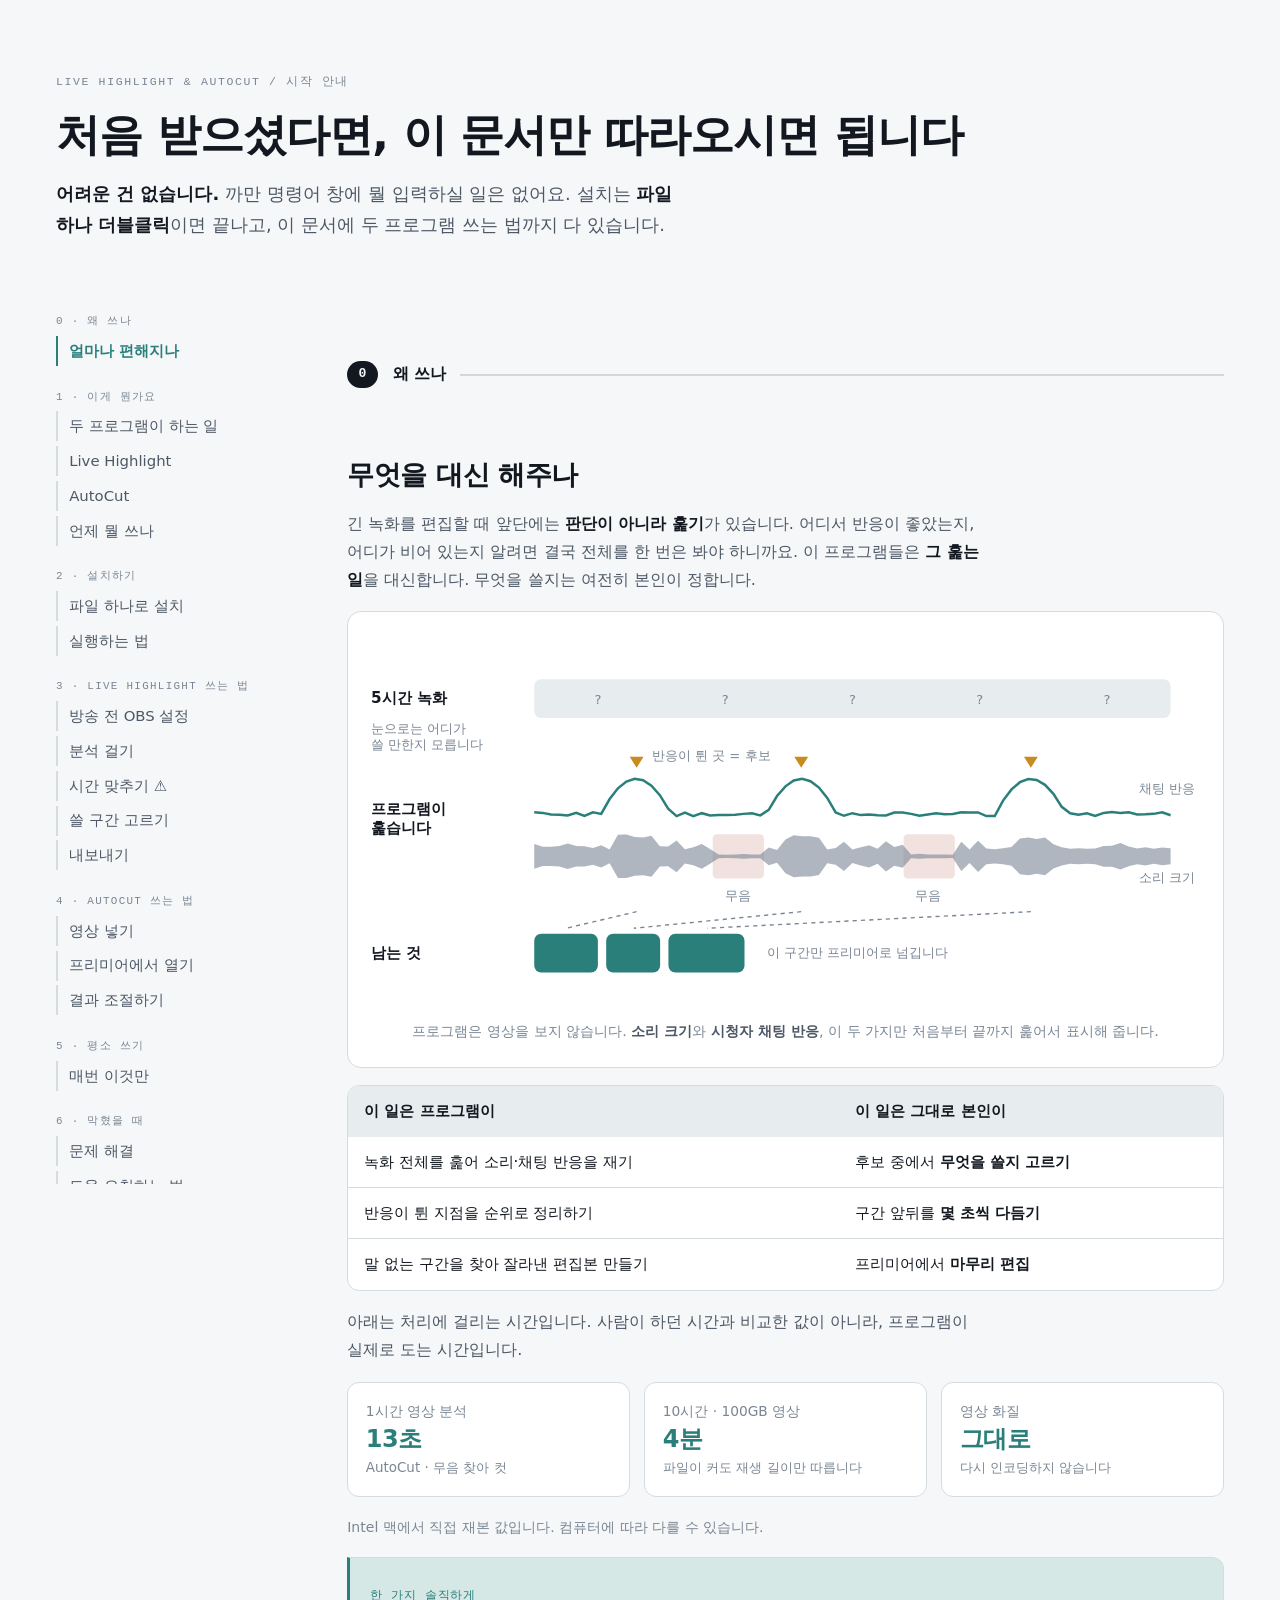
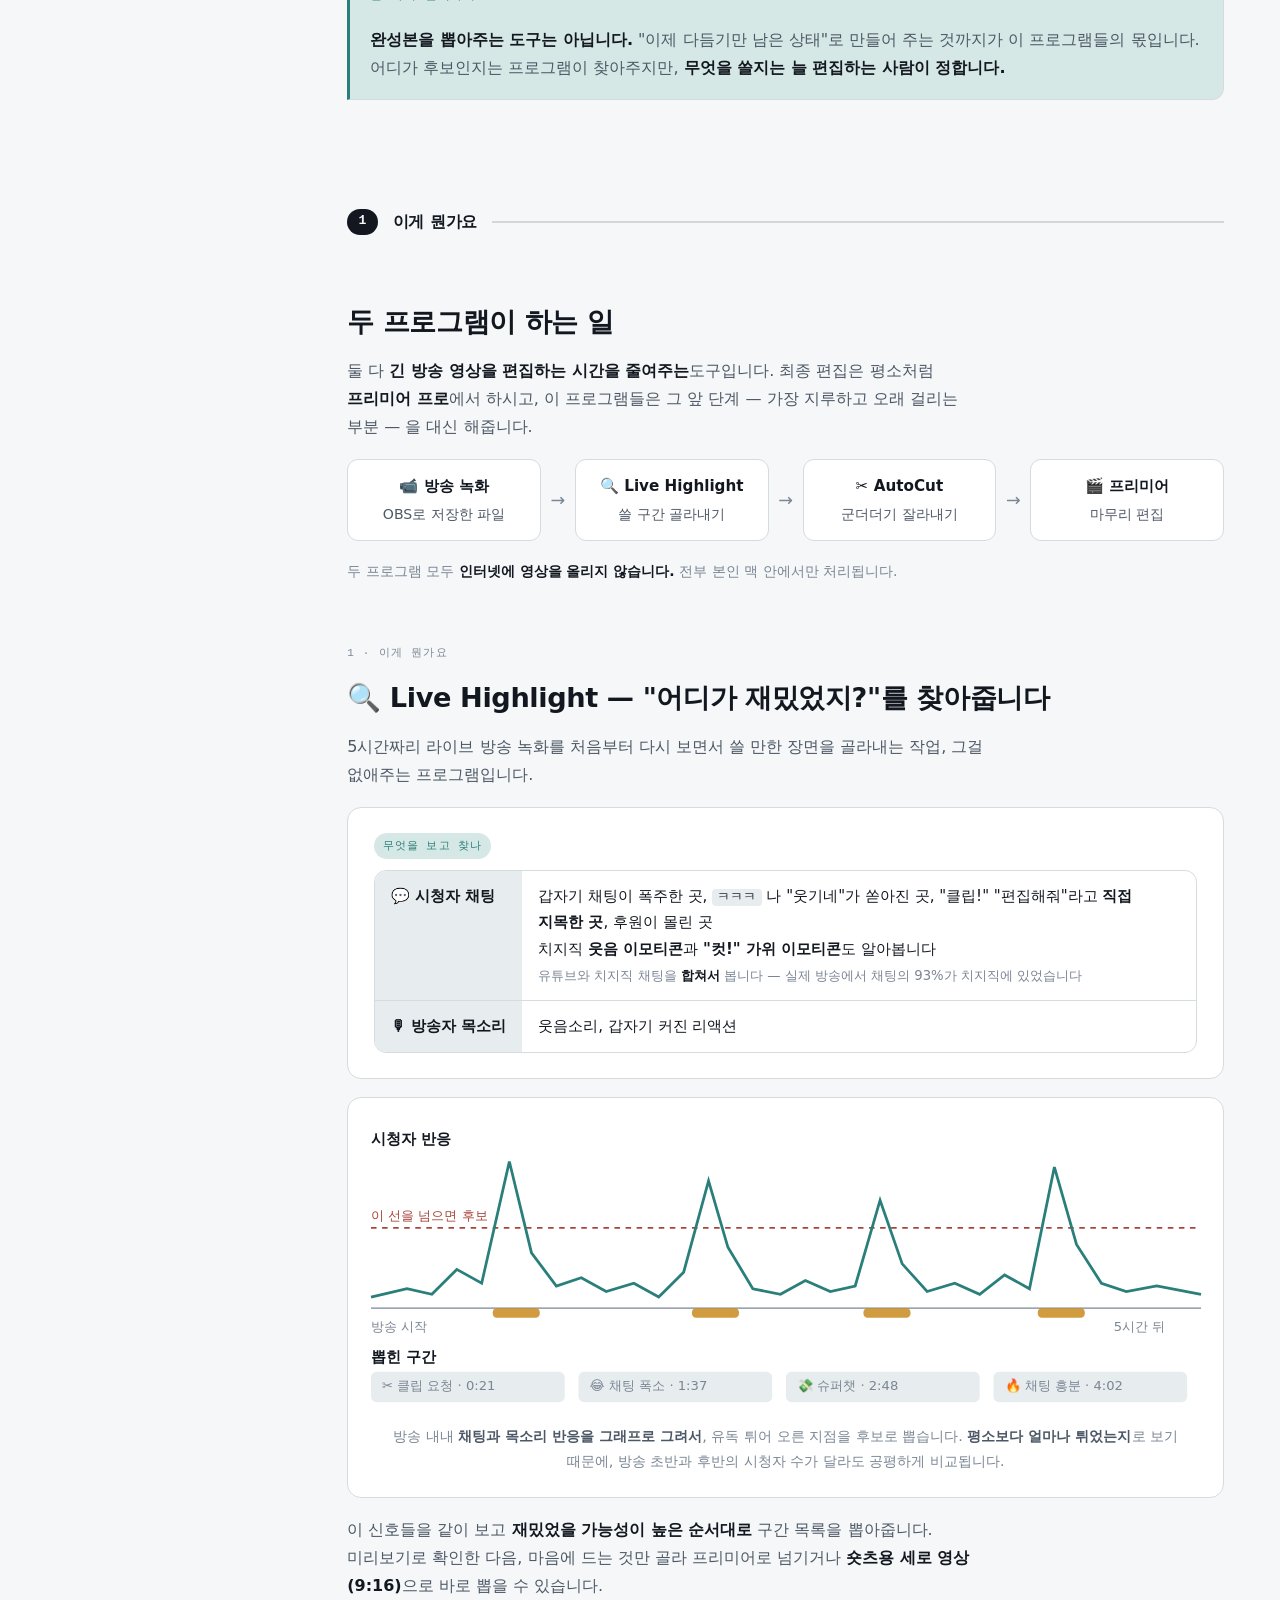
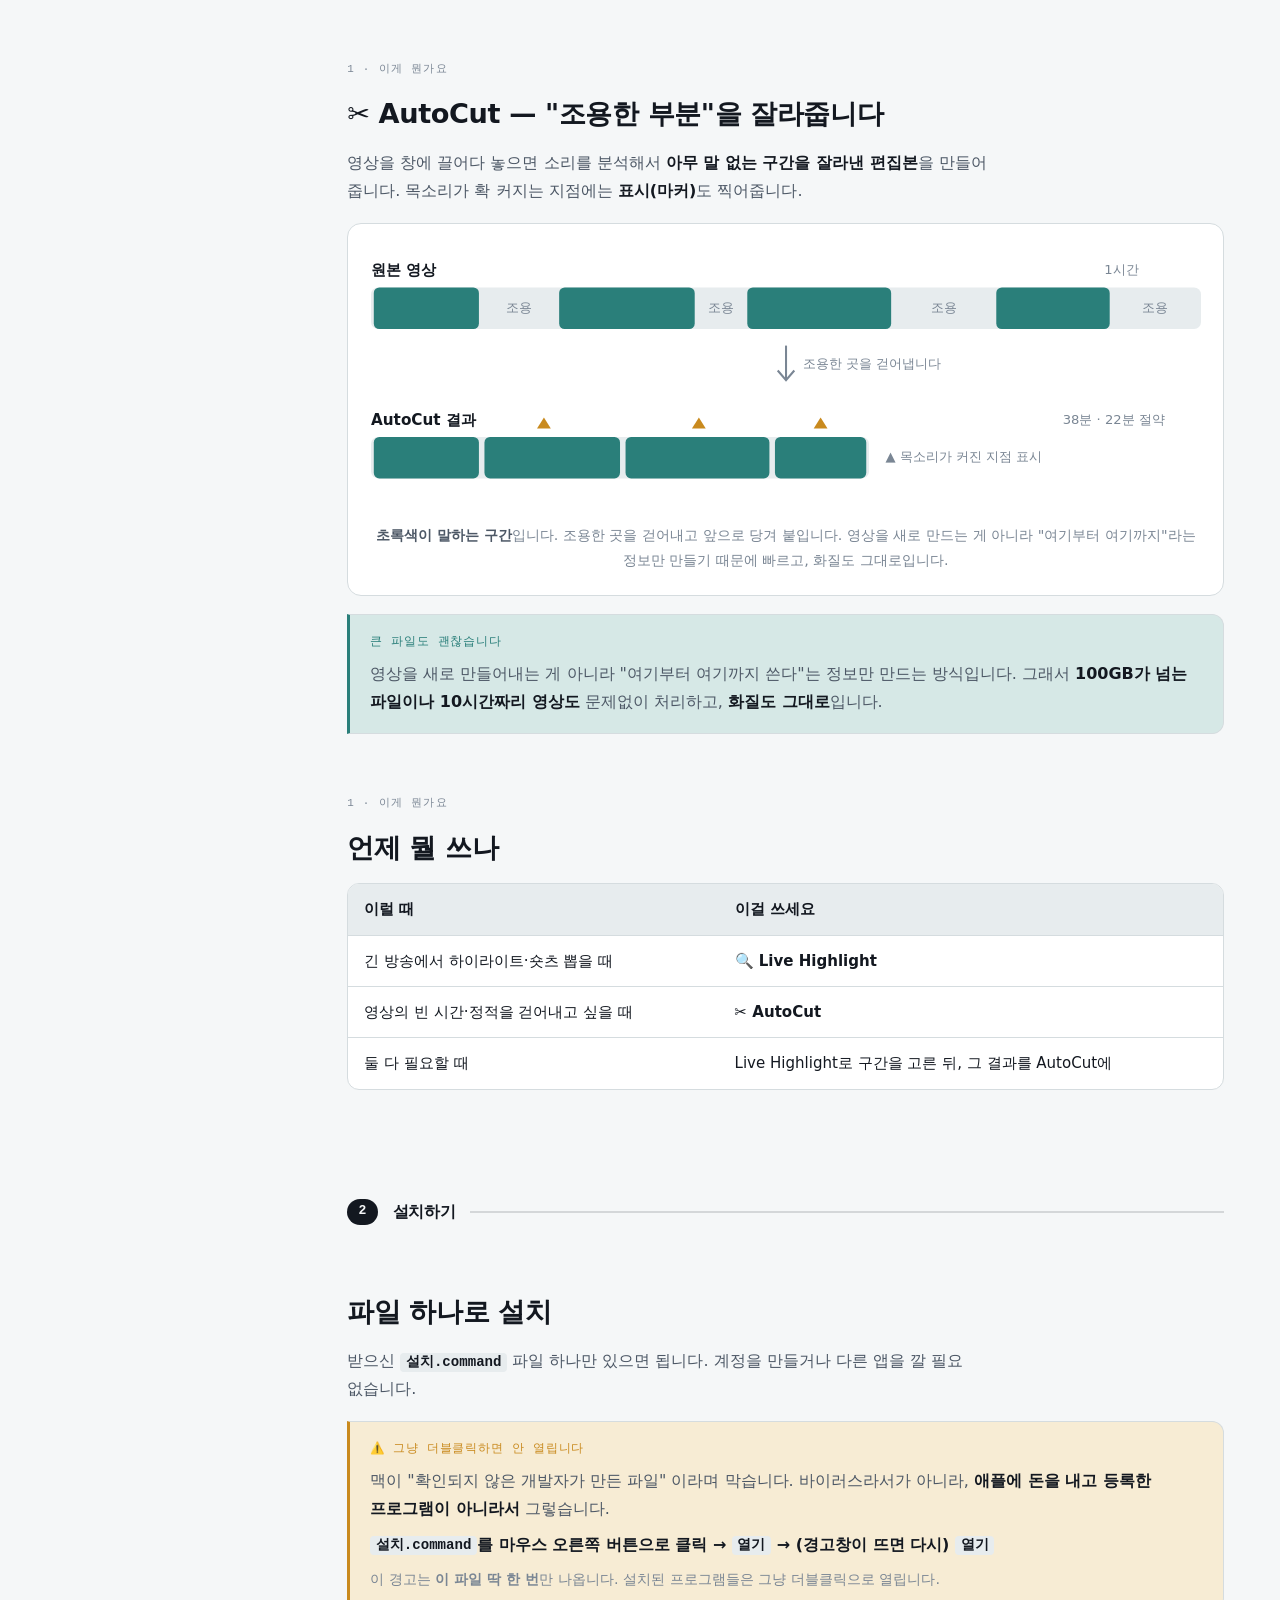
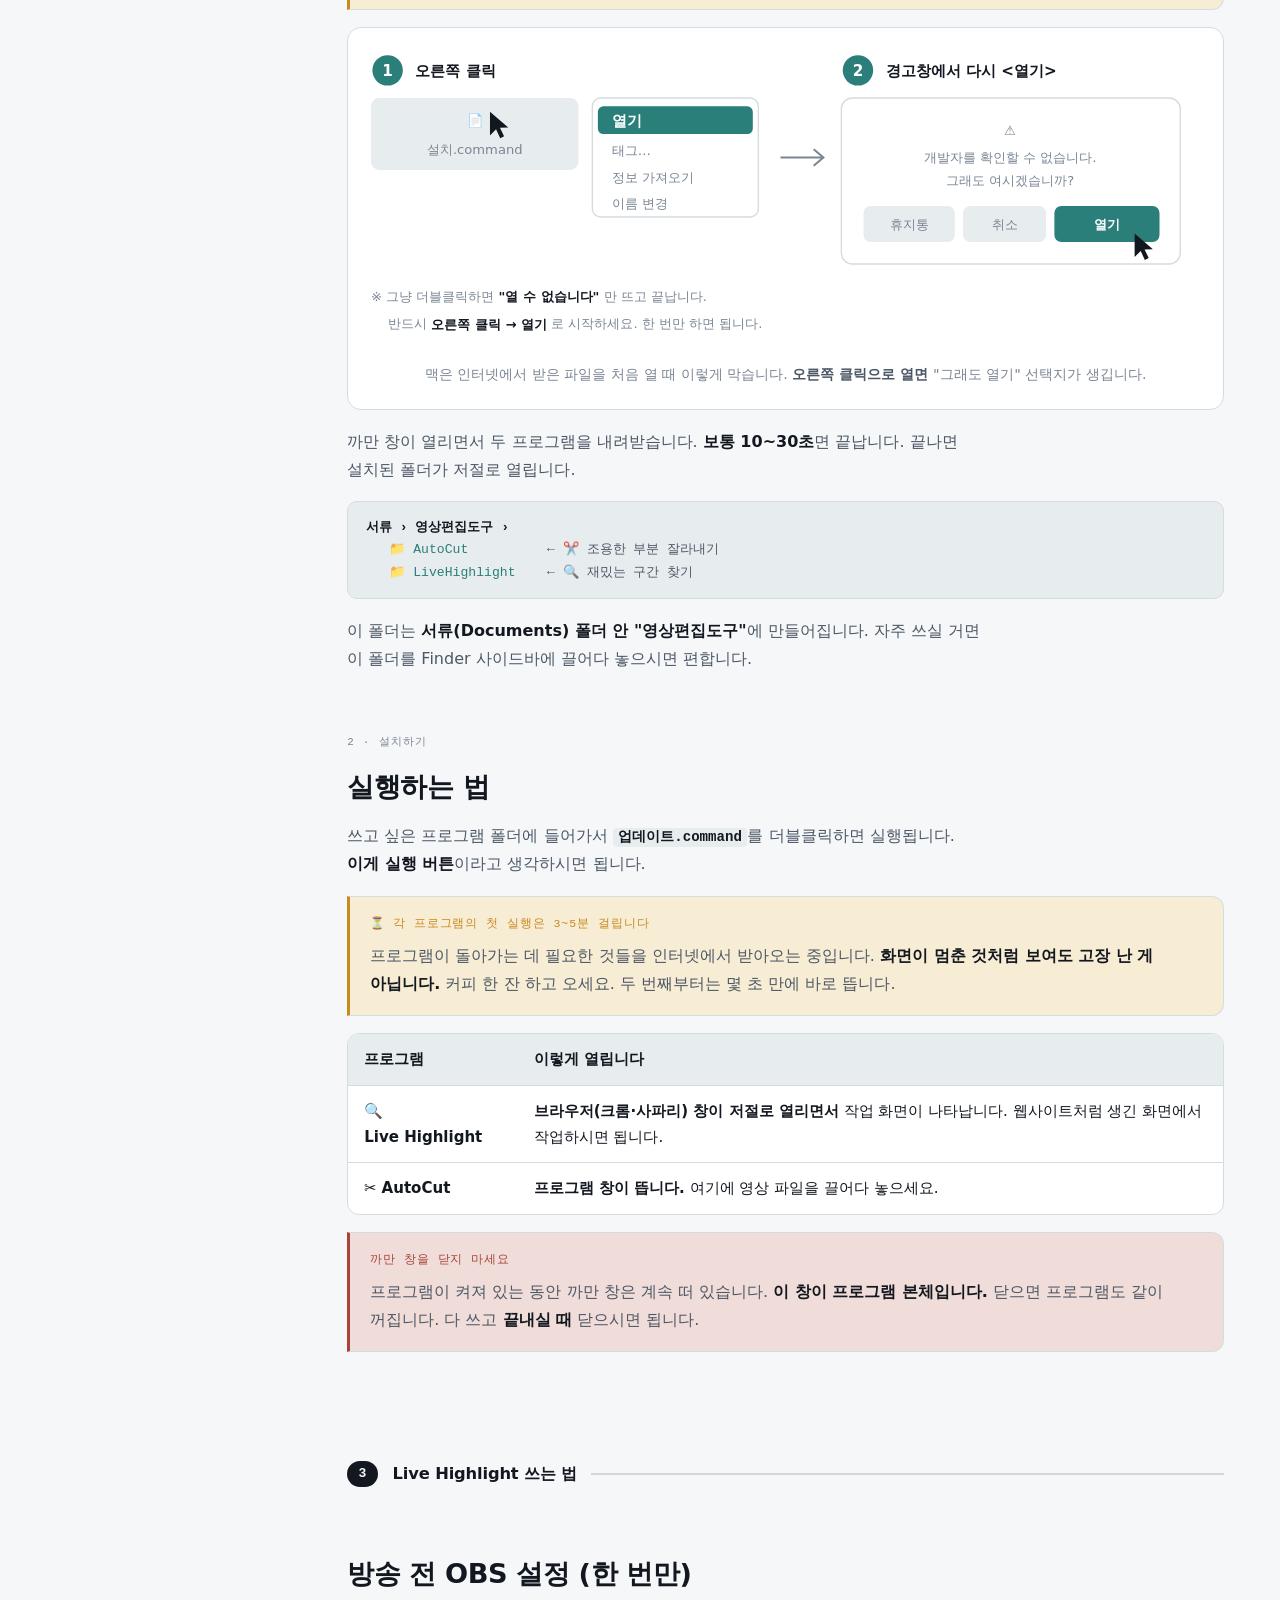
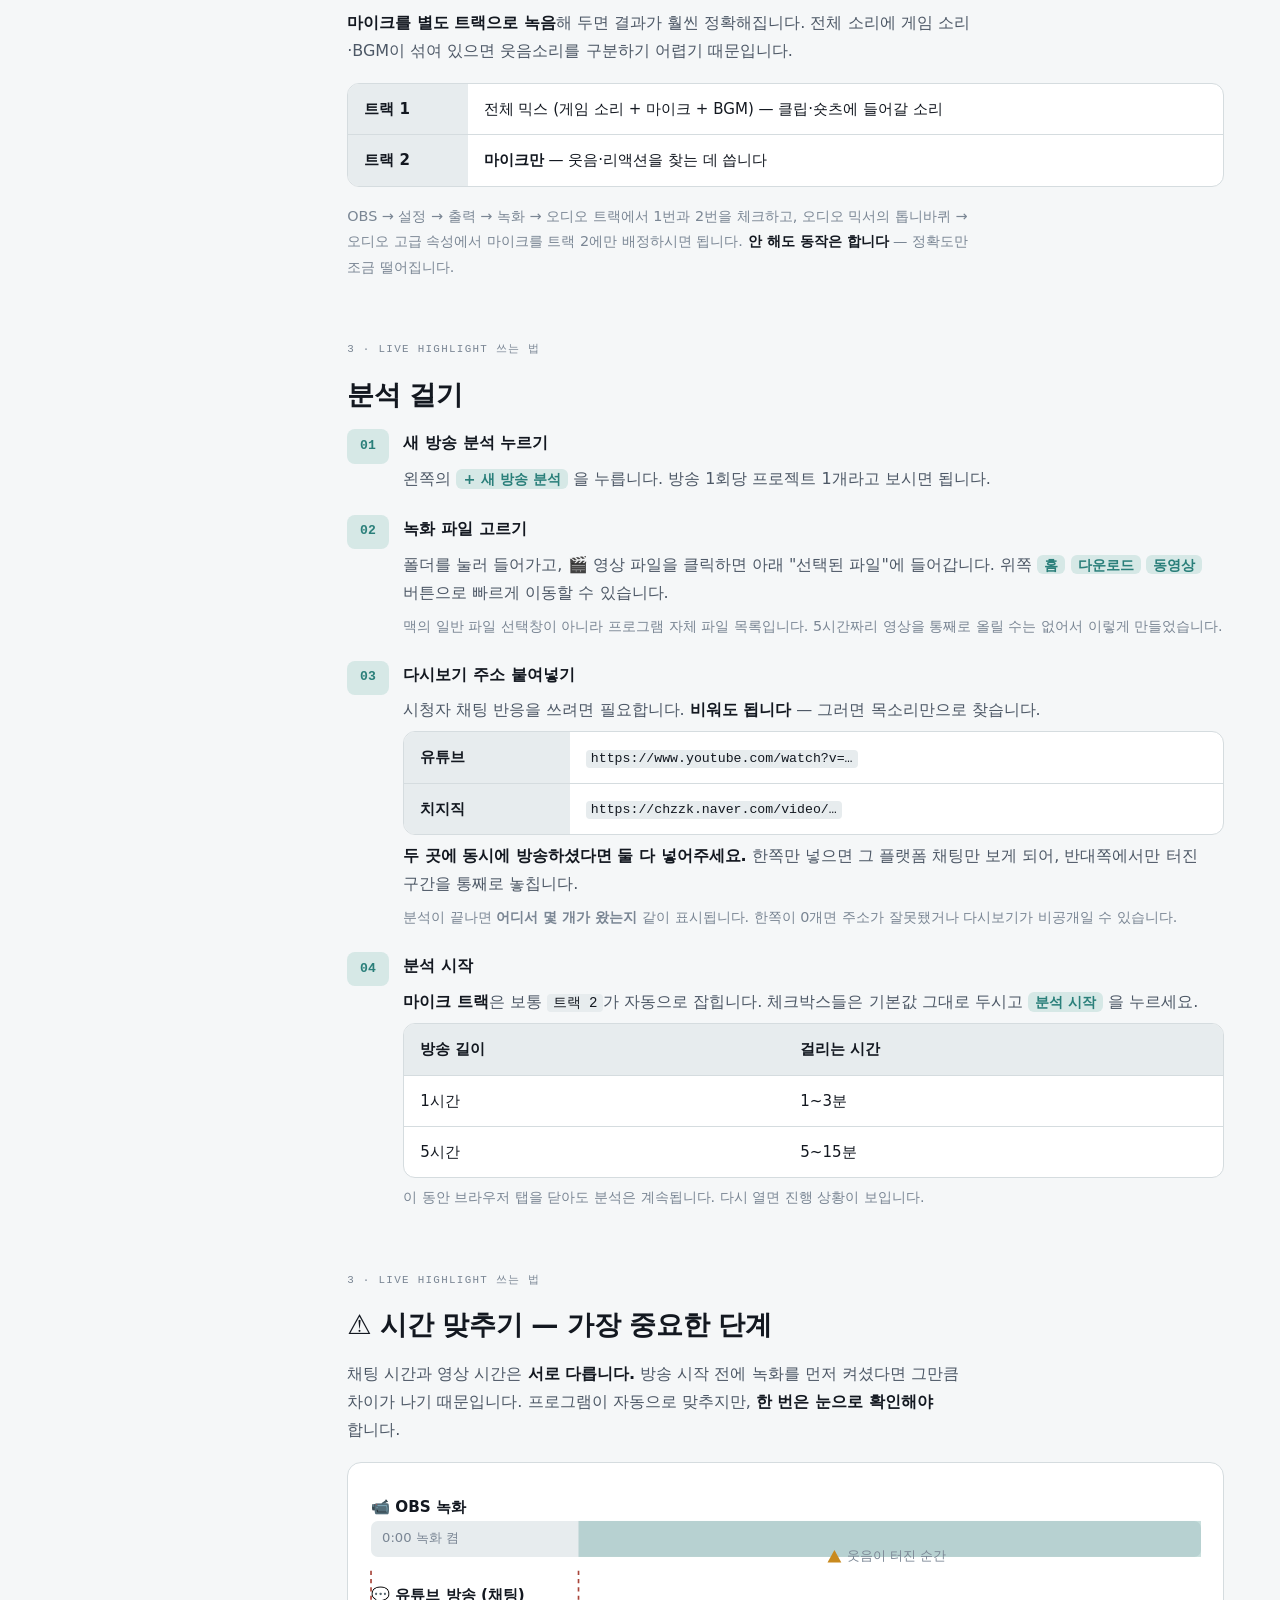
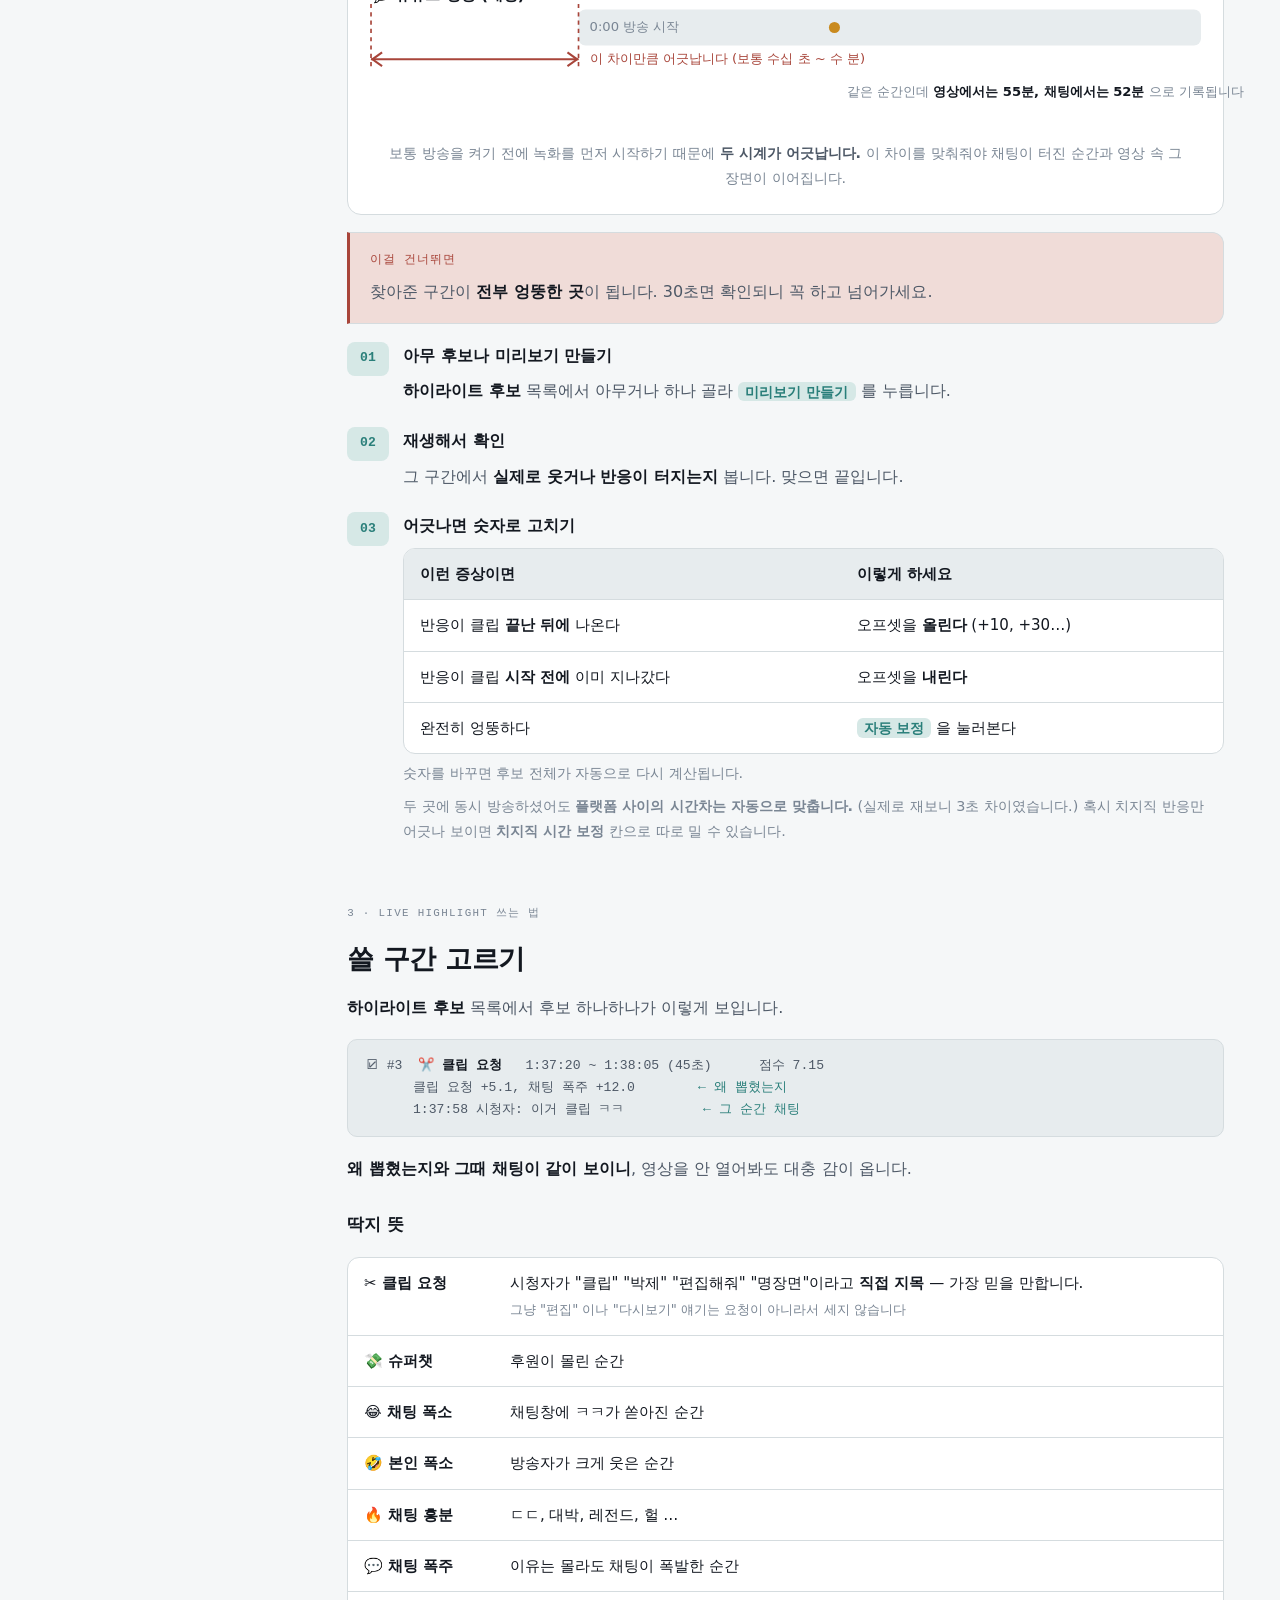
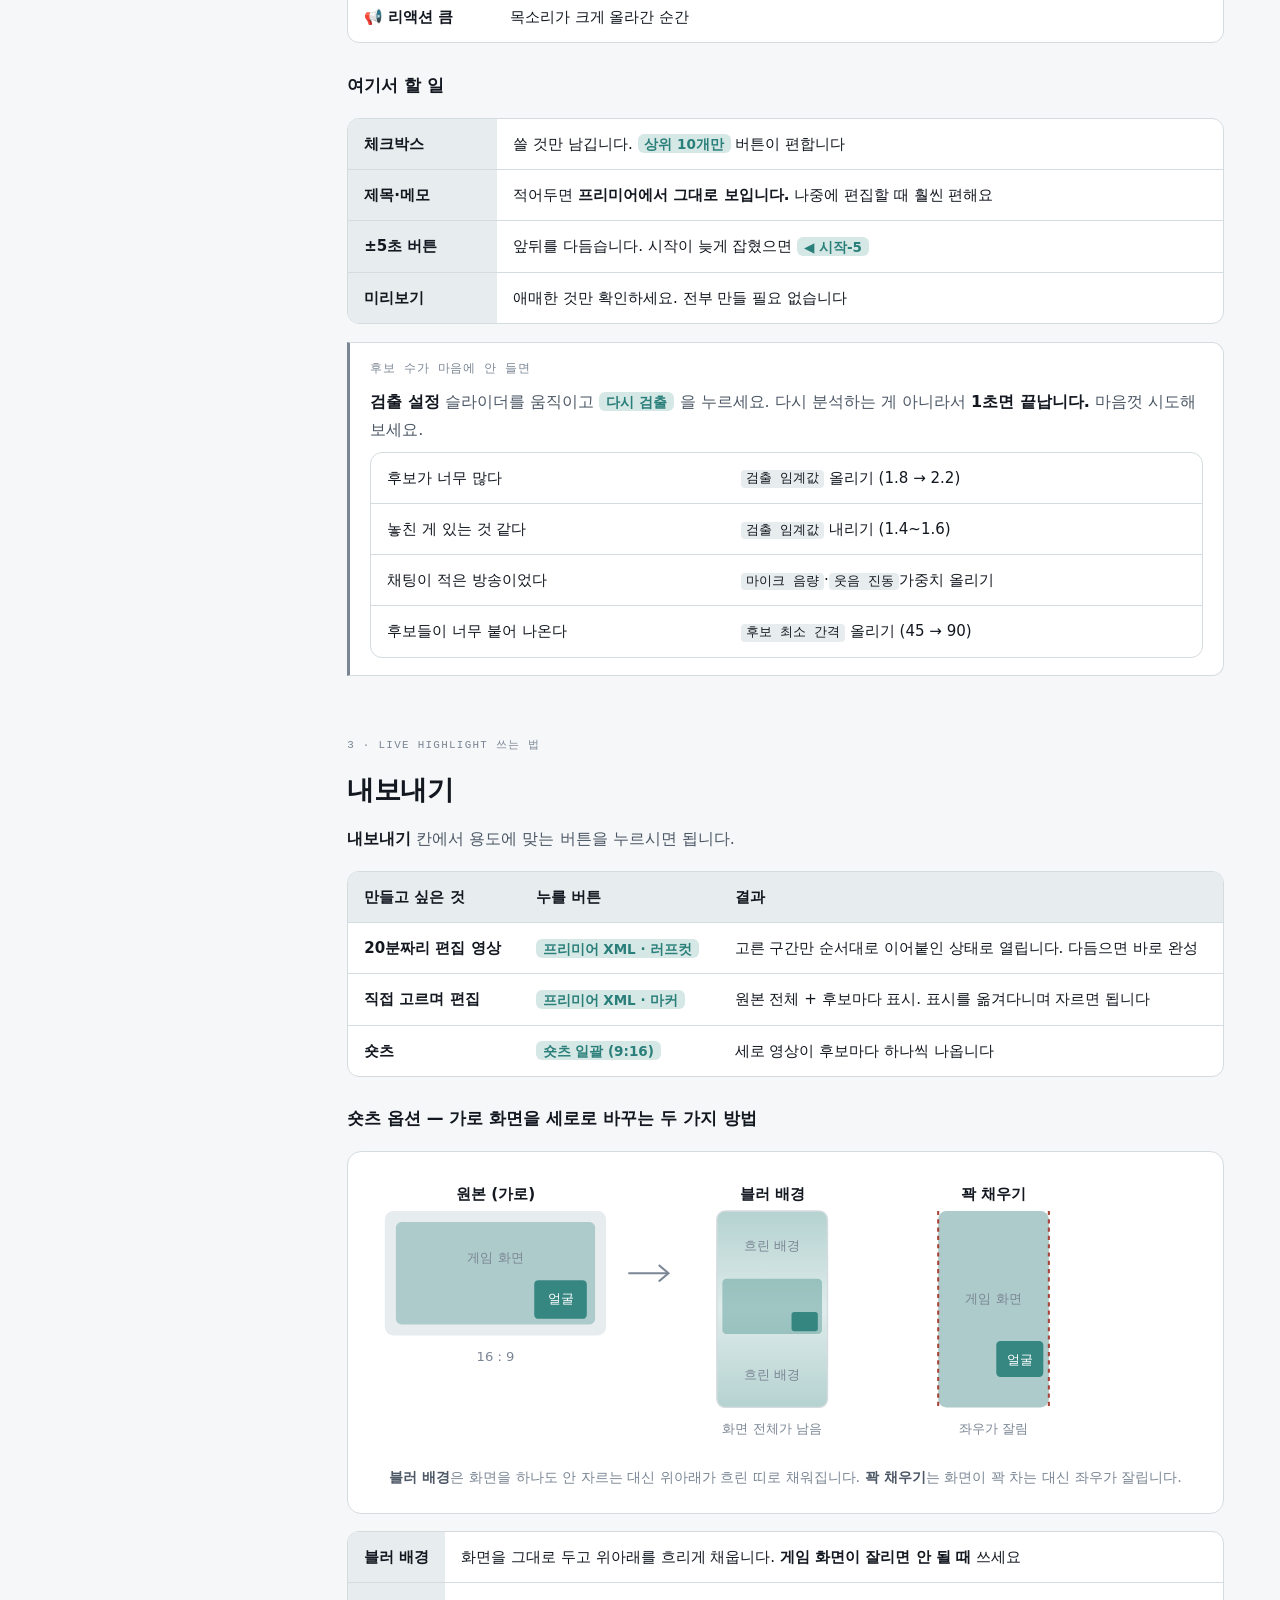
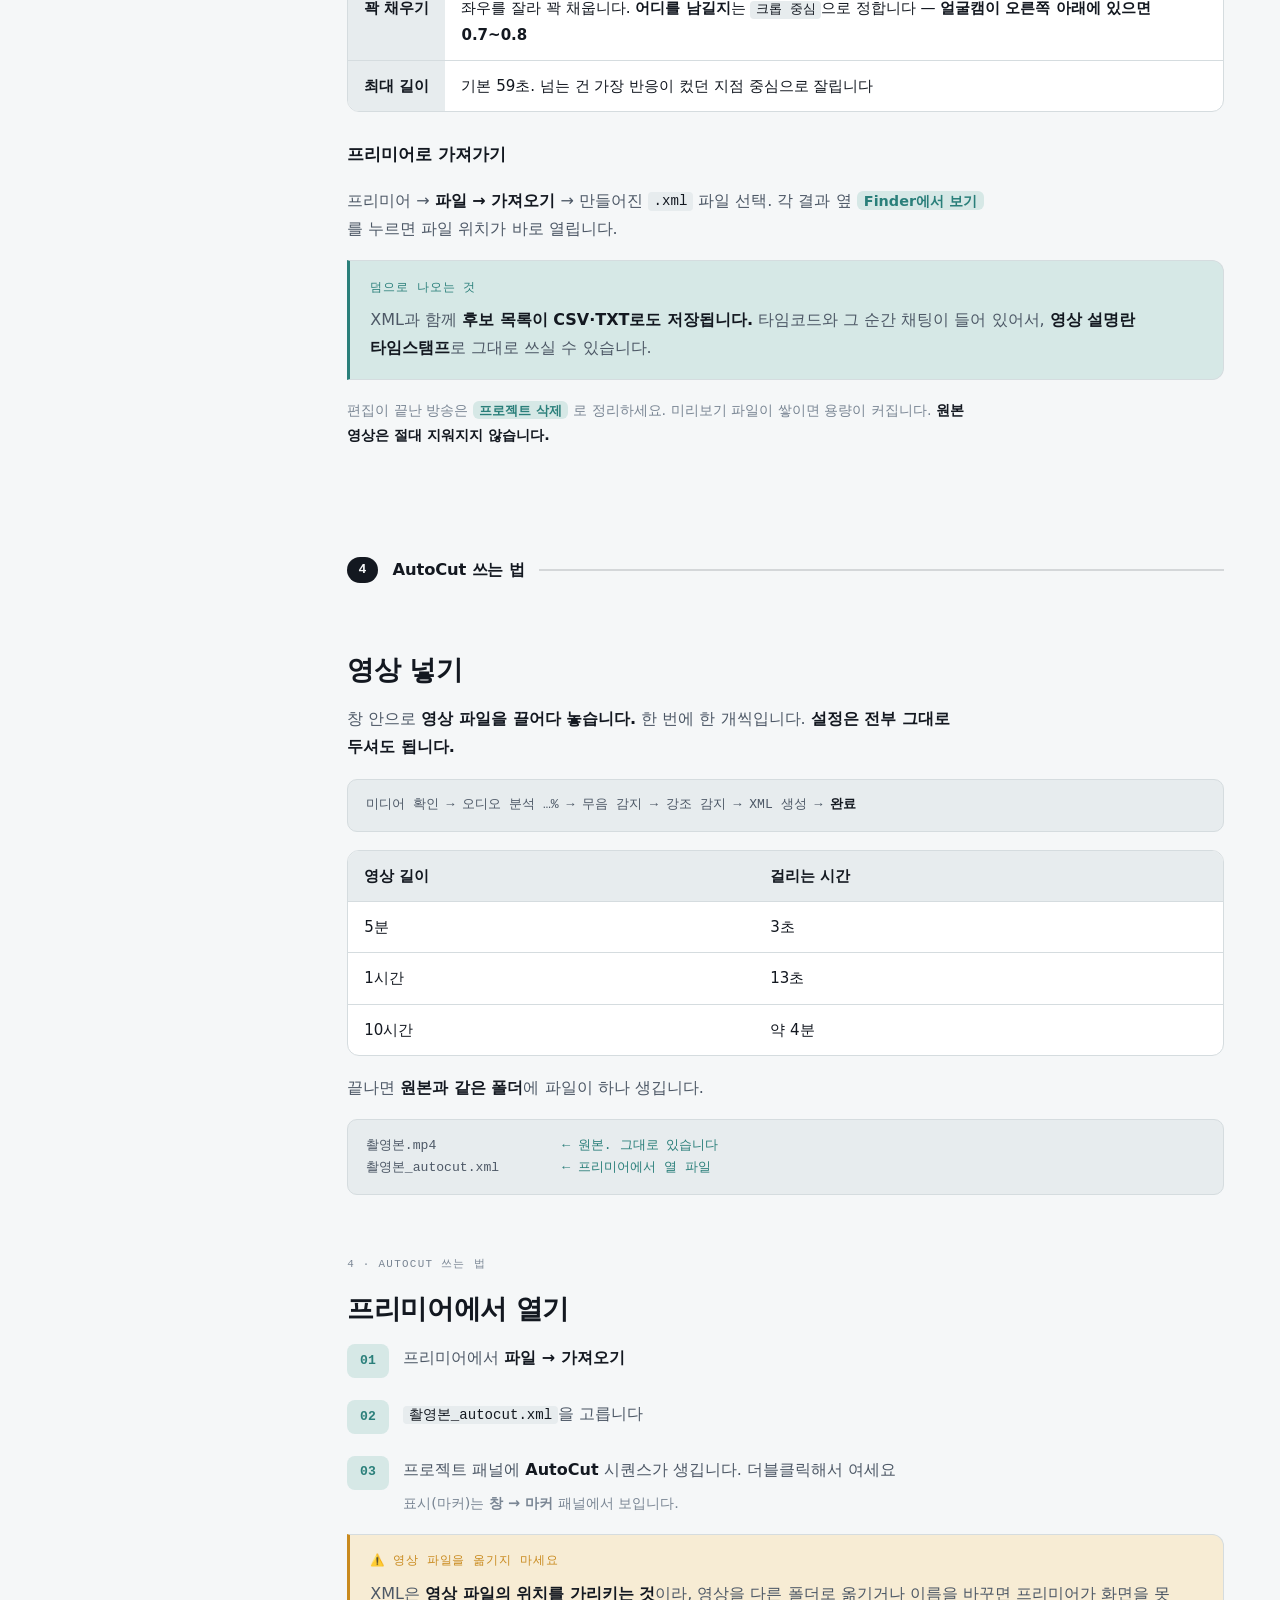
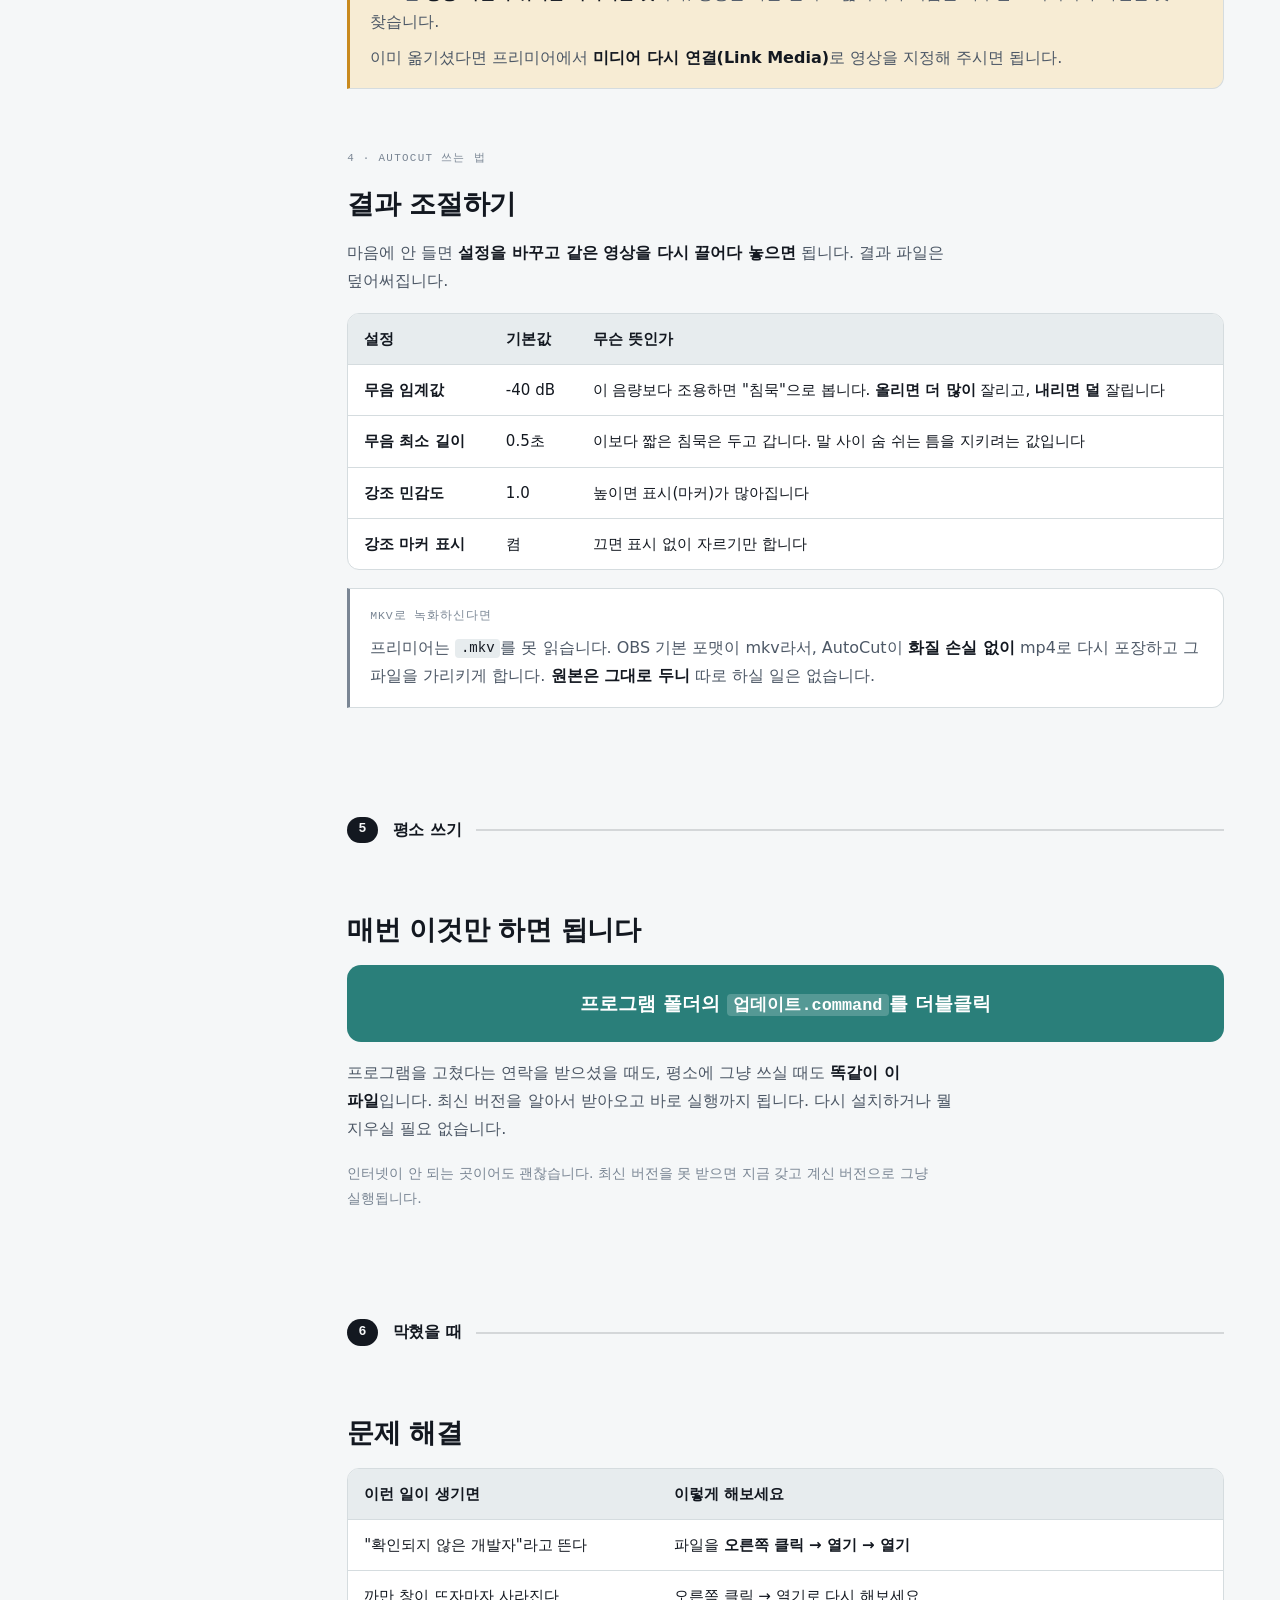
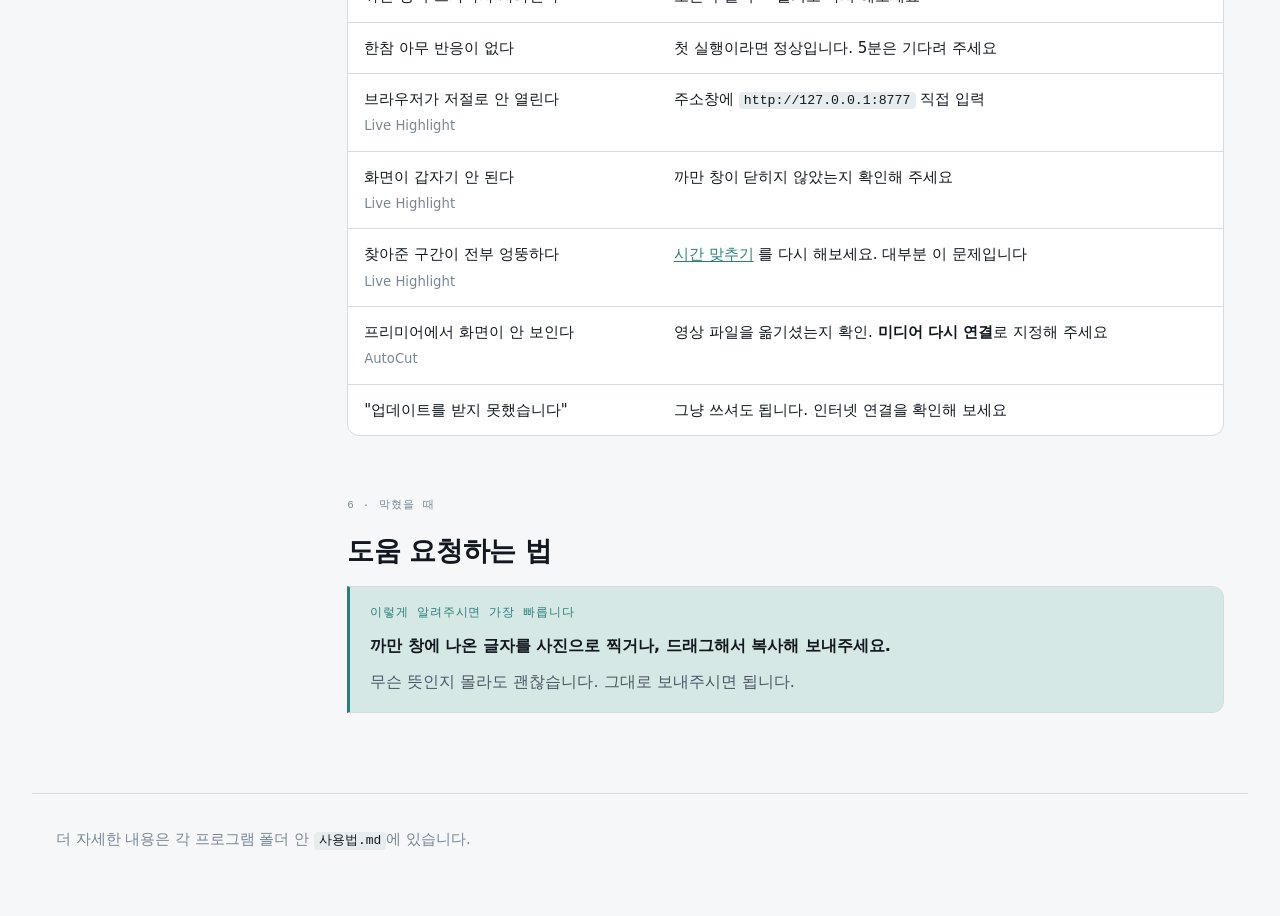
==== 시작하기.html @ f4ea94df "안내문 줄바꿈 정리 — 한글이 어절 중간에서 끊기던 문제 원인 두 가지였다.  1. word-break 설정이 없어 브라우저 기본값대로 아무 글자에서나 끊겼다.    "지정해 주세" ====
<!doctype html>
<html lang="ko">
<head>
<meta charset="utf-8">
<meta name="viewport" content="width=device-width, initial-scale=1">
<title>시작하기 — Live Highlight &amp; AutoCut</title>
<style>
  :root {
    --paper: #f5f7f8; --paper-2: #ffffff; --sunk: #e7ecee;
    --ink: #131820; --ink-2: #4d5866; --ink-3: #7a8694; --rule: #d5dcdf;
    --keep: #2a7f7a; --cut: #a8453a; --marker: #c98a1e;
    --keep-soft: #d6e8e6; --marker-soft: #f7ecd4; --cut-soft: #f0dcd8;

    --font-sans: "Pretendard", "Malgun Gothic", "Apple SD Gothic Neo",
                 "Noto Sans KR", system-ui, -apple-system, "Segoe UI", sans-serif;
    --font-mono: "Cascadia Mono", Consolas, ui-monospace, "D2Coding", monospace;

    --step: clamp(1rem, 0.6rem + 1.2vw, 1.5rem);
    --measure: 40rem;
    --nav-w: 15rem;
  }

  @media (prefers-color-scheme: dark) {
    :root {
      --paper: #0e1319; --paper-2: #161d25; --sunk: #1b232c;
      --ink: #e6ecf1; --ink-2: #a3b0bd; --ink-3: #75828f; --rule: #27313b;
      --keep: #4fb3a8; --cut: #d0705f; --marker: #e8b33f;
      --keep-soft: #1e3a3a; --marker-soft: #332a17; --cut-soft: #3a2420;
    }
  }
  :root[data-theme="dark"] {
    --paper: #0e1319; --paper-2: #161d25; --sunk: #1b232c;
    --ink: #e6ecf1; --ink-2: #a3b0bd; --ink-3: #75828f; --rule: #27313b;
    --keep: #4fb3a8; --cut: #d0705f; --marker: #e8b33f;
    --keep-soft: #1e3a3a; --marker-soft: #332a17; --cut-soft: #3a2420;
  }
  :root[data-theme="light"] {
    --paper: #f5f7f8; --paper-2: #ffffff; --sunk: #e7ecee;
    --ink: #131820; --ink-2: #4d5866; --ink-3: #7a8694; --rule: #d5dcdf;
    --keep: #2a7f7a; --cut: #a8453a; --marker: #c98a1e;
    --keep-soft: #d6e8e6; --marker-soft: #f7ecd4; --cut-soft: #f0dcd8;
  }

  * { box-sizing: border-box; }
  body {
    margin: 0; background: var(--paper); color: var(--ink);
    font-family: var(--font-sans); font-size: 1rem; line-height: 1.75;
    -webkit-font-smoothing: antialiased;
    /* 한글은 기본값이면 어절 중간에서 끊긴다. keep-all로 낱말 단위로 넘긴다.
       대신 긴 영문·주소가 넘칠 때만 끊기도록 overflow-wrap을 함께 준다. */
    word-break: keep-all;
    overflow-wrap: break-word;
    -webkit-text-size-adjust: 100%;
  }
  html { scroll-behavior: smooth; }
  @media (prefers-reduced-motion: reduce) { html { scroll-behavior: auto; } }

  .masthead {
    max-width: 76rem; margin: 0 auto;
    padding: clamp(2.5rem, 6vw, 4.5rem) var(--step) clamp(1.75rem, 4vw, 2.75rem);
  }
  .eyebrow {
    margin: 0 0 0.9rem; font-family: var(--font-mono);
    font-size: 0.72rem; letter-spacing: 0.14em; text-transform: uppercase; color: var(--ink-3);
  }
  .masthead h1 {
    margin: 0 0 1rem; font-size: clamp(1.75rem, 1.1rem + 2.6vw, 2.75rem);
    line-height: 1.25; letter-spacing: -0.02em; font-weight: 800;
  }
  .lede { margin: 0; max-width: var(--measure); font-size: clamp(1rem, 0.95rem + 0.3vw, 1.12rem); color: var(--ink-2); }
  .lede strong { color: var(--ink); font-weight: 700; }

  .layout {
    max-width: 76rem; margin: 0 auto; padding: 0 var(--step) 5rem;
    display: grid; grid-template-columns: var(--nav-w) minmax(0, 1fr);
    gap: clamp(1.5rem, 4vw, 3.5rem); align-items: start;
  }

  .toc { position: sticky; top: 0; max-height: 100vh; overflow-y: auto; padding: 1.75rem 0; }
  .toc summary {
    display: none; cursor: pointer; font-family: var(--font-mono);
    font-size: 0.78rem; letter-spacing: 0.1em; text-transform: uppercase;
    color: var(--ink-2); padding: 0.85rem 0; list-style: none;
  }
  .toc summary::-webkit-details-marker { display: none; }
  .toc summary::before { content: "☰  "; }
  .toc-inner { display: flex; flex-direction: column; gap: 1.35rem; }
  .toc-group { display: flex; flex-direction: column; gap: 0.3rem; }
  .toc-group > p {
    margin: 0; font-family: var(--font-mono); font-size: 0.68rem;
    letter-spacing: 0.12em; text-transform: uppercase; color: var(--ink-3);
  }
  .toc a {
    display: block; color: var(--ink-2); text-decoration: none;
    font-size: 0.93rem; line-height: 1.5;
    padding: 0.24rem 0 0.24rem 0.7rem; border-left: 2px solid var(--rule);
  }
  .toc a:hover { color: var(--ink); border-left-color: var(--ink-3); }
  .toc a.is-active { color: var(--keep); font-weight: 700; border-left-color: var(--keep); }

  main { display: flex; flex-direction: column; gap: clamp(2.5rem, 5vw, 3.75rem); padding-top: 1.75rem; }
  section { display: flex; flex-direction: column; gap: 1.1rem; scroll-margin-top: 1.5rem; }

  .sec-kicker {
    margin: 0; font-family: var(--font-mono); font-size: 0.68rem;
    letter-spacing: 0.12em; text-transform: uppercase; color: var(--ink-3);
  }
  section h2 {
    margin: 0; font-size: clamp(1.3rem, 1.1rem + 0.8vw, 1.7rem);
    line-height: 1.3; letter-spacing: -0.015em; font-weight: 750;
  }
  section h3 { margin: 0.6rem 0 0; font-size: 1.05rem; font-weight: 700; }
  .prose { margin: 0; max-width: var(--measure); color: var(--ink-2); }
  .prose strong { color: var(--ink); font-weight: 700; }

  code {
    font-family: var(--font-mono); font-size: 0.88em;
    background: var(--sunk); border-radius: 4px; padding: 0.1em 0.4em; color: var(--ink);
    overflow-wrap: anywhere;
  }
  a { color: var(--keep); text-underline-offset: 2px; }
  .btn {
    font-family: var(--font-sans); font-weight: 700; font-size: 0.9em;
    background: var(--keep-soft); color: var(--keep);
    border-radius: 6px; padding: 0.12em 0.5em; white-space: nowrap;
  }

  .card {
    background: var(--paper-2); border: 1px solid var(--rule);
    border-radius: 14px; padding: clamp(1.1rem, 3vw, 1.6rem);
    display: flex; flex-direction: column; gap: 0.7rem;
  }
  .card h3 { margin: 0; font-size: 1.12rem; }
  .card .prose { max-width: none; }
  .card-tag {
    align-self: flex-start; font-family: var(--font-mono);
    font-size: 0.68rem; letter-spacing: 0.1em; text-transform: uppercase;
    background: var(--keep-soft); color: var(--keep);
    padding: 0.2rem 0.55rem; border-radius: 999px;
  }

  /* 파트 구분선 — 큰 단위가 바뀌는 지점을 눈에 띄게 */
  .part {
    display: flex; align-items: center; gap: 0.9rem;
    margin: clamp(1.5rem, 4vw, 3rem) 0 0.25rem;
  }
  .part .num {
    flex: none; font-family: var(--font-mono); font-size: 0.82rem; font-weight: 700;
    color: var(--paper); background: var(--ink);
    border-radius: 999px; padding: 0.1rem 0.7rem; letter-spacing: 0.06em;
  }
  .part .name {
    flex: none; font-size: 1.02rem; font-weight: 800; letter-spacing: -0.01em; color: var(--ink);
  }
  .part .line { flex: 1 1 auto; height: 2px; background: var(--ink); opacity: 0.14; }
  .part + section { padding-top: 0.25rem; }
  .part + section .sec-kicker { display: none; }

  /* 기대효과 숫자 타일 */
  .gain { display: grid; grid-template-columns: repeat(auto-fit, minmax(11rem, 1fr)); gap: 0.9rem; }
  .gain div {
    background: var(--paper-2); border: 1px solid var(--rule); border-radius: 12px;
    padding: 1rem 1.1rem; display: flex; flex-direction: column; gap: 0.15rem;
  }
  .gain .k { font-size: 0.86rem; color: var(--ink-3); }
  .gain .n { font-size: 1.5rem; font-weight: 800; color: var(--keep); letter-spacing: -0.02em; line-height: 1.2; }
  .gain .s { font-size: 0.84rem; color: var(--ink-3); }

  .steps { display: flex; flex-direction: column; gap: 1.35rem; }
  .step { display: grid; grid-template-columns: 2.6rem minmax(0, 1fr); gap: 0.9rem; align-items: start; }
  .step-num {
    font-family: var(--font-mono); font-size: 0.82rem; font-weight: 700;
    color: var(--keep); background: var(--keep-soft);
    border-radius: 8px; padding: 0.35rem 0; text-align: center;
  }
  .step-body { display: flex; flex-direction: column; gap: 0.45rem; min-width: 0; }
  .step-body h3 { margin: 0; font-size: 1.02rem; }
  .step-body .prose { max-width: none; }
  .step-note { margin: 0; font-size: 0.9rem; color: var(--ink-3); }

  .callout {
    background: var(--paper-2); border: 1px solid var(--rule);
    border-left: 3px solid var(--ink-3); border-radius: 0 12px 12px 0;
    padding: 1.05rem 1.25rem; display: flex; flex-direction: column; gap: 0.5rem;
  }
  .callout-label {
    font-family: var(--font-mono); font-size: 0.72rem;
    letter-spacing: 0.08em; text-transform: uppercase; color: var(--ink-3);
  }
  .callout .prose { max-width: none; }
  .callout.is-warn { border-left-color: var(--marker); background: var(--marker-soft); }
  .callout.is-warn .callout-label { color: var(--marker); }
  .callout.is-key { border-left-color: var(--keep); background: var(--keep-soft); }
  .callout.is-key .callout-label { color: var(--keep); }
  .callout.is-stop { border-left-color: var(--cut); background: var(--cut-soft); }
  .callout.is-stop .callout-label { color: var(--cut); }

  .action {
    background: var(--keep); color: var(--paper-2);
    border-radius: 14px; padding: 1.35rem 1.5rem; text-align: center;
    font-size: clamp(1rem, 0.9rem + 0.5vw, 1.2rem); font-weight: 700;
  }
  .action code { background: rgba(255,255,255,.2); color: inherit; }

  .tablewrap { overflow-x: auto; border: 1px solid var(--rule); border-radius: 12px; background: var(--paper-2); }
  table { border-collapse: collapse; width: 100%; min-width: 30rem; font-size: 0.94rem; }
  th, td { text-align: left; padding: 0.75rem 1rem; border-bottom: 1px solid var(--rule); vertical-align: top; }
  tr:last-child th, tr:last-child td { border-bottom: none; }
  th { font-weight: 700; background: var(--sunk); white-space: nowrap; }
  td strong { color: var(--ink); }
  .muted { color: var(--ink-3); font-size: 0.88em; }

  .flow { display: flex; flex-wrap: wrap; gap: 0.6rem; align-items: stretch; }
  .flow .box {
    flex: 1 1 8.5rem; background: var(--paper-2); border: 1px solid var(--rule);
    border-radius: 11px; padding: 0.85rem 0.7rem; text-align: center;
    font-size: 0.88rem; color: var(--ink-2);
  }
  .flow .box b { display: block; color: var(--ink); font-size: 0.95rem; margin-bottom: 0.15rem; }
  .flow .arrow { display: grid; place-items: center; color: var(--ink-3); font-size: 1.1rem; }

  .screen {
    background: var(--sunk); border: 1px solid var(--rule); border-radius: 10px;
    padding: 0.9rem 1.1rem; font-family: var(--font-mono);
    font-size: 0.82rem; line-height: 1.7; color: var(--ink-2);
    overflow-x: auto; white-space: pre;
  }
  .screen b { color: var(--ink); font-weight: 700; }
  .screen .c { color: var(--keep); }

  /* ---------- 그림 ---------- */

  figure {
    margin: 0; background: var(--paper-2); border: 1px solid var(--rule);
    border-radius: 14px; padding: clamp(1rem, 3vw, 1.4rem);
    display: flex; flex-direction: column; gap: 0.85rem;
  }
  figure svg { display: block; width: 100%; height: auto; overflow: visible; }
  figcaption { margin: 0; font-size: 0.9rem; color: var(--ink-3); text-align: center; }
  figcaption strong { color: var(--ink-2); font-weight: 700; }

  /* SVG 안에서 쓰는 색 — 라이트/다크 모두 따라간다 */
  .s-bg   { fill: var(--sunk); }
  .s-card { fill: var(--paper-2); }
  .s-line { stroke: var(--rule); fill: none; }
  .s-keep { fill: var(--keep); }
  .s-cut  { fill: var(--cut); }
  .s-mark { fill: var(--marker); }
  .s-ink    { fill: var(--ink); }
  .s-ink-2  { fill: var(--ink-2); }
  .s-ink-3  { fill: var(--ink-3); }
  .s-stroke-keep { stroke: var(--keep); fill: none; }
  .s-stroke-cut  { stroke: var(--cut); fill: none; }
  .s-stroke-ink3 { stroke: var(--ink-3); fill: none; }
  .s-t {
    font-family: var(--font-sans); font-size: 11px;
    fill: var(--ink-2); dominant-baseline: middle;
  }
  .s-t.sm { font-size: 9.5px; fill: var(--ink-3); }
  .s-t.b  { font-weight: 700; fill: var(--ink); }
  .s-t.mid { text-anchor: middle; }

  footer {
    max-width: 76rem; margin: 0 auto; padding: 2rem var(--step) 4rem;
    border-top: 1px solid var(--rule); color: var(--ink-3); font-size: 0.92rem;
  }

  @media (max-width: 56rem) {
    .layout { grid-template-columns: minmax(0, 1fr); gap: 0; }
    .toc {
      position: sticky; top: 0; z-index: 10; padding: 0;
      background: var(--paper); border-bottom: 1px solid var(--rule); max-height: none;
    }
    .toc summary { display: block; }
    .toc[open] .toc-inner { padding: 0.5rem 0 1.25rem; }
    .toc:not([open]) .toc-inner { display: none; }
    .step { grid-template-columns: 2.3rem minmax(0, 1fr); gap: 0.7rem; }
    .flow .arrow { transform: rotate(90deg); }
    .flow .box { flex-basis: 100%; }
  }

  @media print {
    body { background: #fff; color: #000; }
    .toc { display: none; }
    .layout { grid-template-columns: 1fr; padding-bottom: 0; }
    section, .card, .callout, .step { page-break-inside: avoid; }
    section h2, .part { page-break-after: avoid; }
  }
</style>
</head>
<body>

<header class="masthead">
  <p class="eyebrow">Live Highlight &amp; AutoCut / 시작 안내</p>
  <h1>처음 받으셨다면, 이 문서만 따라오시면 됩니다</h1>
  <p class="lede">
    <strong>어려운 건 없습니다.</strong> 까만 명령어 창에 뭘 입력하실 일은 없어요.
    설치는 <strong>파일 하나 더블클릭</strong>이면 끝나고, 이 문서에 두 프로그램 쓰는 법까지 다 있습니다.
  </p>
</header>

<div class="layout">

  <details class="toc" id="toc" open>
    <summary>목차</summary>
    <div class="toc-inner">
      <div class="toc-group">
        <p>0 · 왜 쓰나</p>
        <a href="#why">얼마나 편해지나</a>
      </div>
      <div class="toc-group">
        <p>1 · 이게 뭔가요</p>
        <a href="#intro">두 프로그램이 하는 일</a>
        <a href="#lh">Live Highlight</a>
        <a href="#ac">AutoCut</a>
        <a href="#which">언제 뭘 쓰나</a>
      </div>
      <div class="toc-group">
        <p>2 · 설치하기</p>
        <a href="#install">파일 하나로 설치</a>
        <a href="#run">실행하는 법</a>
      </div>
      <div class="toc-group">
        <p>3 · Live Highlight 쓰는 법</p>
        <a href="#lh-obs">방송 전 OBS 설정</a>
        <a href="#lh-new">분석 걸기</a>
        <a href="#lh-sync">시간 맞추기 ⚠️</a>
        <a href="#lh-pick">쓸 구간 고르기</a>
        <a href="#lh-export">내보내기</a>
      </div>
      <div class="toc-group">
        <p>4 · AutoCut 쓰는 법</p>
        <a href="#ac-drop">영상 넣기</a>
        <a href="#ac-premiere">프리미어에서 열기</a>
        <a href="#ac-tune">결과 조절하기</a>
      </div>
      <div class="toc-group">
        <p>5 · 평소 쓰기</p>
        <a href="#daily">매번 이것만</a>
      </div>
      <div class="toc-group">
        <p>6 · 막혔을 때</p>
        <a href="#trouble">문제 해결</a>
        <a href="#help">도움 요청하는 법</a>
      </div>
    </div>
  </details>

  <main>

    <!-- ══════════════ 0 · 왜 쓰나 ══════════════ -->

    <div class="part">
      <span class="num">0</span>
      <span class="name">왜 쓰나</span>
      <span class="line"></span>
    </div>

    <section id="why">
      <p class="sec-kicker">0 · 왜 쓰나</p>
      <h2>무엇을 대신 해주나</h2>
      <p class="prose">
        긴 녹화를 편집할 때 앞단에는 <strong>판단이 아니라 훑기</strong>가 있습니다.
        어디서 반응이 좋았는지, 어디가 비어 있는지 알려면 결국 전체를 한 번은 봐야 하니까요.
        이 프로그램들은 <strong>그 훑는 일</strong>을 대신합니다. 무엇을 쓸지는 여전히 본인이 정합니다.
      </p>

      <figure>
        <svg viewBox="0 0 600 268" role="img"
             aria-label="긴 녹화 전체를 프로그램이 소리 크기와 채팅 반응으로 훑어, 쓸 만한 구간만 뽑아내는 과정">
          <text class="s-t b" x="0" y="46">5시간 녹화</text>
          <rect class="s-bg" x="118" y="32" width="460" height="28" rx="5"/>
          <text class="s-t sm mid" x="164" y="47">?</text>
          <text class="s-t sm mid" x="256" y="47">?</text>
          <text class="s-t sm mid" x="348" y="47">?</text>
          <text class="s-t sm mid" x="440" y="47">?</text>
          <text class="s-t sm mid" x="532" y="47">?</text>
          <text class="s-t sm" x="0" y="68">눈으로는 어디가</text>
          <text class="s-t sm" x="0" y="80">쓸 만한지 모릅니다</text>
          <text class="s-t b" x="0" y="126">프로그램이</text>
          <text class="s-t b" x="0" y="140">훑습니다</text>
          <path class="s-mark" d="M187 88 l5 8 l5 -8 z"/>
          <path class="s-mark" d="M306 88 l5 8 l5 -8 z"/>
          <path class="s-mark" d="M472 88 l5 8 l5 -8 z"/>
          <text class="s-t sm" x="203" y="88">반응이 튄 곳 = 후보</text>
          <path class="s-stroke-keep" d="M118.0,128.2 L124.1,128.6 L130.1,129.7 L136.2,130.0 L142.2,130.5 L148.3,128.5 L154.3,130.8 L160.4,128.2 L166.4,129.3 L172.5,118.6 L178.5,110.8 L184.6,106.0 L190.6,104.0 L196.7,105.0 L202.7,108.9 L208.8,115.8 L214.8,125.5 L220.9,130.9 L226.9,128.4 L233.0,130.9 L239.1,128.8 L245.1,130.4 L251.2,130.2 L257.2,130.2 L263.3,129.9 L269.3,129.3 L275.4,128.8 L281.4,130.4 L287.5,126.4 L293.5,116.4 L299.6,109.4 L305.6,105.2 L311.7,104.0 L317.7,105.7 L323.8,110.3 L329.8,117.8 L335.9,128.3 L341.9,130.7 L348.0,128.8 L354.1,130.2 L360.1,129.8 L366.2,130.3 L372.2,130.4 L378.3,128.3 L384.3,128.3 L390.4,129.3 L396.4,130.7 L402.5,129.7 L408.5,128.9 L414.6,129.5 L420.6,129.4 L426.7,128.1 L432.7,128.3 L438.8,128.3 L444.8,130.9 L450.9,130.9 L456.9,119.7 L463.0,111.6 L469.1,106.4 L475.1,104.1 L481.2,104.8 L487.2,108.3 L493.3,114.8 L499.3,124.2 L505.4,128.9 L511.4,130.0 L517.5,128.9 L523.5,130.8 L529.6,128.6 L535.6,128.0 L541.7,128.6 L547.7,128.2 L553.8,129.7 L559.8,129.6 L565.9,129.3 L571.9,128.2 L578.0,130.3" stroke-width="1.8"/>
          <text class="s-t sm" x="596" y="112" text-anchor="end" fill="var(--keep)">채팅 반응</text>
          <rect class="s-cut" x="247" y="144" width="37" height="32" rx="3" opacity="0.16"/>
          <text class="s-t sm mid" x="265" y="189" fill="var(--cut)">무음</text>
          <rect class="s-cut" x="385" y="144" width="37" height="32" rx="3" opacity="0.16"/>
          <text class="s-t sm mid" x="403" y="189" fill="var(--cut)">무음</text>
          <path class="s-ink-3" d="M118.0,151.1 L124.1,153.1 L130.1,153.1 L136.2,152.6 L142.2,150.8 L148.3,152.6 L154.3,152.7 L160.4,154.0 L166.4,152.0 L172.5,155.0 L178.5,144.4 L184.6,144.3 L190.6,146.0 L196.7,146.3 L202.7,145.2 L208.8,152.7 L214.8,152.9 L220.9,148.5 L226.9,154.8 L233.0,153.5 L239.1,151.1 L245.1,154.7 L251.2,158.6 L257.2,158.8 L263.3,158.6 L269.3,158.3 L275.4,158.7 L281.4,158.7 L287.5,153.6 L293.5,155.4 L299.6,147.8 L305.6,144.8 L311.7,145.5 L317.7,145.5 L323.8,146.5 L329.8,155.0 L335.9,154.0 L341.9,149.4 L348.0,155.1 L354.1,153.4 L360.1,151.9 L366.2,154.6 L372.2,149.1 L378.3,153.2 L384.3,151.7 L390.4,158.6 L396.4,158.2 L402.5,158.6 L408.5,158.6 L414.6,158.7 L420.6,158.8 L426.7,149.4 L432.7,155.1 L438.8,148.7 L444.8,154.3 L450.9,154.8 L456.9,154.2 L463.0,153.2 L469.1,147.1 L475.1,146.3 L481.2,147.4 L487.2,146.4 L493.3,151.2 L499.3,153.4 L505.4,154.6 L511.4,154.2 L517.5,154.6 L523.5,154.3 L529.6,152.5 L535.6,152.4 L541.7,150.4 L547.7,152.9 L553.8,154.3 L559.8,153.4 L565.9,154.6 L571.9,153.6 L578.0,154.2 L578.0,165.8 L571.9,166.4 L565.9,165.4 L559.8,166.6 L553.8,165.7 L547.7,167.1 L541.7,169.6 L535.6,167.6 L529.6,167.5 L523.5,165.7 L517.5,165.4 L511.4,165.8 L505.4,165.4 L499.3,166.6 L493.3,168.8 L487.2,173.6 L481.2,172.6 L475.1,173.7 L469.1,172.9 L463.0,166.8 L456.9,165.8 L450.9,165.2 L444.8,165.7 L438.8,171.3 L432.7,164.9 L426.7,170.6 L420.6,161.2 L414.6,161.3 L408.5,161.4 L402.5,161.4 L396.4,161.8 L390.4,161.4 L384.3,168.3 L378.3,166.8 L372.2,170.9 L366.2,165.4 L360.1,168.1 L354.1,166.6 L348.0,164.9 L341.9,170.6 L335.9,166.0 L329.8,165.0 L323.8,173.5 L317.7,174.5 L311.7,174.5 L305.6,175.2 L299.6,172.2 L293.5,164.6 L287.5,166.4 L281.4,161.3 L275.4,161.3 L269.3,161.7 L263.3,161.4 L257.2,161.2 L251.2,161.4 L245.1,165.3 L239.1,168.9 L233.0,166.5 L226.9,165.2 L220.9,171.5 L214.8,167.1 L208.8,167.3 L202.7,174.8 L196.7,173.7 L190.6,174.0 L184.6,175.7 L178.5,175.6 L172.5,165.0 L166.4,168.0 L160.4,166.0 L154.3,167.3 L148.3,167.4 L142.2,169.2 L136.2,167.4 L130.1,166.9 L124.1,166.9 L118.0,168.9 Z" opacity="0.6"/>
          <text class="s-t sm" x="596" y="176" text-anchor="end">소리 크기</text>
          <text class="s-t b" x="0" y="230">남는 것</text>
          <rect class="s-keep" x="118" y="216" width="46" height="28" rx="5"/>
          <rect class="s-keep" x="170" y="216" width="39" height="28" rx="5"/>
          <rect class="s-keep" x="215" y="216" width="55" height="28" rx="5"/>
          <path class="s-stroke-ink3" d="M192 200 L141 212" stroke-width="1" stroke-dasharray="3 3"/>
          <path class="s-stroke-ink3" d="M311 200 L190 212" stroke-width="1" stroke-dasharray="3 3"/>
          <path class="s-stroke-ink3" d="M477 200 L243 212" stroke-width="1" stroke-dasharray="3 3"/>
          <text class="s-t sm" x="286" y="230">이 구간만 프리미어로 넘깁니다</text>
        </svg>
        <figcaption>
          프로그램은 영상을 보지 않습니다. <strong>소리 크기</strong>와 <strong>시청자 채팅 반응</strong>,
          이 두 가지만 처음부터 끝까지 훑어서 표시해 줍니다.
        </figcaption>
      </figure>

      <div class="tablewrap">
        <table>
          <thead><tr><th>이 일은 프로그램이</th><th>이 일은 그대로 본인이</th></tr></thead>
          <tbody>
            <tr>
              <td>녹화 전체를 훑어 소리·채팅 반응을 재기</td>
              <td>후보 중에서 <strong>무엇을 쓸지 고르기</strong></td>
            </tr>
            <tr>
              <td>반응이 튄 지점을 순위로 정리하기</td>
              <td>구간 앞뒤를 <strong>몇 초씩 다듬기</strong></td>
            </tr>
            <tr>
              <td>말 없는 구간을 찾아 잘라낸 편집본 만들기</td>
              <td>프리미어에서 <strong>마무리 편집</strong></td>
            </tr>
          </tbody>
        </table>
      </div>

      <p class="prose">아래는 처리에 걸리는 시간입니다. 사람이 하던 시간과 비교한 값이 아니라, 프로그램이 실제로 도는 시간입니다.</p>

      <div class="gain">
        <div>
          <span class="k">1시간 영상 분석</span>
          <span class="n">13초</span>
          <span class="s">AutoCut · 무음 찾아 컷</span>
        </div>
        <div>
          <span class="k">10시간 · 100GB 영상</span>
          <span class="n">4분</span>
          <span class="s">파일이 커도 재생 길이만 따릅니다</span>
        </div>
        <div>
          <span class="k">영상 화질</span>
          <span class="n">그대로</span>
          <span class="s">다시 인코딩하지 않습니다</span>
        </div>
      </div>
      <p class="prose muted">Intel 맥에서 직접 재본 값입니다. 컴퓨터에 따라 다를 수 있습니다.</p>

      <div class="callout is-key">
        <p class="callout-label">한 가지 솔직하게</p>
        <p class="prose">
          <strong>완성본을 뽑아주는 도구는 아닙니다.</strong>
          "이제 다듬기만 남은 상태"로 만들어 주는 것까지가 이 프로그램들의 몫입니다.
          어디가 후보인지는 프로그램이 찾아주지만, <strong>무엇을 쓸지는 늘 편집하는 사람이 정합니다.</strong>
        </p>
      </div>
    </section>

    <!-- ══════════════ 1 · 이게 뭔가요 ══════════════ -->

    <div class="part">
      <span class="num">1</span>
      <span class="name">이게 뭔가요</span>
      <span class="line"></span>
    </div>

    <section id="intro">
      <p class="sec-kicker">1 · 이게 뭔가요</p>
      <h2>두 프로그램이 하는 일</h2>
      <p class="prose">
        둘 다 <strong>긴 방송 영상을 편집하는 시간을 줄여주는</strong>도구입니다.
        최종 편집은 평소처럼 <strong>프리미어 프로</strong>에서 하시고,
        이 프로그램들은 그 앞 단계 — 가장 지루하고 오래 걸리는 부분 — 을 대신 해줍니다.
      </p>
      <div class="flow">
        <div class="box"><b>📹 방송 녹화</b>OBS로 저장한 파일</div>
        <div class="arrow">→</div>
        <div class="box"><b>🔍 Live Highlight</b>쓸 구간 골라내기</div>
        <div class="arrow">→</div>
        <div class="box"><b>✂️ AutoCut</b>군더더기 잘라내기</div>
        <div class="arrow">→</div>
        <div class="box"><b>🎬 프리미어</b>마무리 편집</div>
      </div>
      <p class="prose muted">
        두 프로그램 모두 <strong>인터넷에 영상을 올리지 않습니다.</strong> 전부 본인 맥 안에서만 처리됩니다.
      </p>
    </section>

    <section id="lh">
      <p class="sec-kicker">1 · 이게 뭔가요</p>
      <h2>🔍 Live Highlight — "어디가 재밌었지?"를 찾아줍니다</h2>
      <p class="prose">
        5시간짜리 라이브 방송 녹화를 처음부터 다시 보면서 쓸 만한 장면을 골라내는 작업,
        그걸 없애주는 프로그램입니다.
      </p>
      <div class="card">
        <span class="card-tag">무엇을 보고 찾나</span>
        <div class="tablewrap">
          <table>
            <tr><th>💬 시청자 채팅</th><td>갑자기 채팅이 폭주한 곳, <code>ㅋㅋㅋ</code> 나 "웃기네"가 쏟아진 곳,
              "클립!" "편집해줘"라고 <strong>직접 지목한 곳</strong>, 후원이 몰린 곳
              <br>치지직 <strong>웃음 이모티콘</strong>과 <strong>"컷!" 가위 이모티콘</strong>도 알아봅니다
              <br><span class="muted">유튜브와 치지직 채팅을 <strong>합쳐서</strong> 봅니다 —
              실제 방송에서 채팅의 93%가 치지직에 있었습니다</span></td></tr>
            <tr><th>🎙 방송자 목소리</th><td>웃음소리, 갑자기 커진 리액션</td></tr>
          </table>
        </div>
      </div>
      <figure>
        <svg viewBox="0 0 600 210" role="img" aria-label="방송 내내 시청자 반응을 그래프로 그려 튀는 지점을 후보로 뽑는 과정">
          <text class="s-t b" x="0" y="14">시청자 반응</text>
          <text class="s-t sm" x="0" y="150">방송 시작</text>
          <text class="s-t sm" x="537" y="150">5시간 뒤</text>

          <!-- 기준선 -->
          <path class="s-stroke-cut" d="M0 78 H600" stroke-width="1.2" stroke-dasharray="4 4"/>
          <text class="s-t sm" x="0" y="70" style="fill:var(--cut)">이 선을 넘으면 후보</text>

          <!-- 반응 곡선 -->
          <path class="s-stroke-keep" stroke-width="2"
            d="M0 128 L26 122 L44 126 L62 108 L80 118 L100 30 L116 96 L134 120 L152 114
               L170 124 L190 118 L208 128 L226 110 L244 44 L258 92 L276 122 L296 126
               L314 116 L332 124 L350 120 L368 58 L384 104 L402 124 L422 118 L440 126
               L458 112 L476 122 L494 34 L510 90 L528 118 L546 124 L568 120 L600 126"/>

          <!-- 축 -->
          <path class="s-stroke-ink3" d="M0 136 H600" stroke-width="1"/>

          <!-- 후보 구간 표시 -->
          <rect class="s-mark" x="88"  y="136" width="34" height="7" rx="3" opacity="0.85"/>
          <rect class="s-mark" x="232" y="136" width="34" height="7" rx="3" opacity="0.85"/>
          <rect class="s-mark" x="356" y="136" width="34" height="7" rx="3" opacity="0.85"/>
          <rect class="s-mark" x="482" y="136" width="34" height="7" rx="3" opacity="0.85"/>

          <!-- 뽑힌 후보 카드 -->
          <text class="s-t b" x="0" y="172">뽑힌 구간</text>
          <g>
            <rect class="s-bg" x="0" y="182" width="140" height="22" rx="4"/>
            <text class="s-t sm" x="8" y="193">✂️ 클립 요청 · 0:21</text>
          </g>
          <g>
            <rect class="s-bg" x="150" y="182" width="140" height="22" rx="4"/>
            <text class="s-t sm" x="158" y="193">😂 채팅 폭소 · 1:37</text>
          </g>
          <g>
            <rect class="s-bg" x="300" y="182" width="140" height="22" rx="4"/>
            <text class="s-t sm" x="308" y="193">💸 슈퍼챗 · 2:48</text>
          </g>
          <g>
            <rect class="s-bg" x="450" y="182" width="140" height="22" rx="4"/>
            <text class="s-t sm" x="458" y="193">🔥 채팅 흥분 · 4:02</text>
          </g>
        </svg>
        <figcaption>
          방송 내내 <strong>채팅과 목소리 반응을 그래프로 그려서</strong>, 유독 튀어 오른 지점을 후보로 뽑습니다.
          <strong>평소보다 얼마나 튀었는지</strong>로 보기 때문에, 방송 초반과 후반의 시청자 수가 달라도 공평하게 비교됩니다.
        </figcaption>
      </figure>

      <p class="prose">
        이 신호들을 같이 보고 <strong>재밌었을 가능성이 높은 순서대로</strong> 구간 목록을 뽑아줍니다.
        미리보기로 확인한 다음, 마음에 드는 것만 골라 프리미어로 넘기거나
        <strong>숏츠용 세로 영상(9:16)</strong>으로 바로 뽑을 수 있습니다.
      </p>
    </section>

    <section id="ac">
      <p class="sec-kicker">1 · 이게 뭔가요</p>
      <h2>✂️ AutoCut — "조용한 부분"을 잘라줍니다</h2>
      <p class="prose">
        영상을 창에 끌어다 놓으면 소리를 분석해서 <strong>아무 말 없는 구간을 잘라낸 편집본</strong>을
        만들어 줍니다. 목소리가 확 커지는 지점에는 <strong>표시(마커)</strong>도 찍어줍니다.
      </p>

      <figure>
        <svg viewBox="0 0 600 190" role="img" aria-label="원본 영상에서 조용한 구간을 잘라내 결과를 만드는 과정">
          <!-- 원본 -->
          <text class="s-t b" x="0" y="18">원본 영상</text>
          <text class="s-t sm" x="530" y="18">1시간</text>
          <rect class="s-bg" x="0" y="30" width="600" height="30" rx="5"/>
          <!-- 말하는 구간 -->
          <rect class="s-keep" x="2"   y="30" width="76" height="30" rx="4"/>
          <rect class="s-keep" x="136" y="30" width="98" height="30" rx="4"/>
          <rect class="s-keep" x="272" y="30" width="104" height="30" rx="4"/>
          <rect class="s-keep" x="452" y="30" width="82" height="30" rx="4"/>
          <!-- 조용한 구간 표시 -->
          <text class="s-t sm mid" x="107" y="45">조용</text>
          <text class="s-t sm mid" x="253" y="45">조용</text>
          <text class="s-t sm mid" x="414" y="45">조용</text>
          <text class="s-t sm mid" x="567" y="45">조용</text>

          <!-- 화살표 -->
          <path class="s-stroke-ink3" d="M300 72 L300 96" stroke-width="1.5"/>
          <path class="s-stroke-ink3" d="M294 90 L300 97 L306 90" stroke-width="1.5"/>
          <text class="s-t sm" x="312" y="86">조용한 곳을 걷어냅니다</text>

          <!-- 결과 -->
          <text class="s-t b" x="0" y="126">AutoCut 결과</text>
          <text class="s-t sm" x="500" y="126">38분 · 22분 절약</text>
          <rect class="s-bg" x="0" y="138" width="360" height="30" rx="5"/>
          <rect class="s-keep" x="2"   y="138" width="76" height="30" rx="4"/>
          <rect class="s-keep" x="82"  y="138" width="98" height="30" rx="4"/>
          <rect class="s-keep" x="184" y="138" width="104" height="30" rx="4"/>
          <rect class="s-keep" x="292" y="138" width="66" height="30" rx="4"/>
          <!-- 마커 -->
          <path class="s-mark" d="M120 132 l5 -8 l5 8 z"/>
          <path class="s-mark" d="M232 132 l5 -8 l5 8 z"/>
          <path class="s-mark" d="M320 132 l5 -8 l5 8 z"/>
          <text class="s-t sm" x="372" y="153">▲ 목소리가 커진 지점 표시</text>
        </svg>
        <figcaption>
          <strong>초록색이 말하는 구간</strong>입니다. 조용한 곳을 걷어내고 앞으로 당겨 붙입니다.
          영상을 새로 만드는 게 아니라 "여기부터 여기까지"라는 정보만 만들기 때문에 빠르고, 화질도 그대로입니다.
        </figcaption>
      </figure>
      <div class="callout is-key">
        <span class="callout-label">큰 파일도 괜찮습니다</span>
        <p class="prose">
          영상을 새로 만들어내는 게 아니라 "여기부터 여기까지 쓴다"는 정보만 만드는 방식입니다.
          그래서 <strong>100GB가 넘는 파일이나 10시간짜리 영상도</strong> 문제없이 처리하고,
          <strong>화질도 그대로</strong>입니다.
        </p>
      </div>
    </section>

    <section id="which">
      <p class="sec-kicker">1 · 이게 뭔가요</p>
      <h2>언제 뭘 쓰나</h2>
      <div class="tablewrap">
        <table>
          <tr><th>이럴 때</th><th>이걸 쓰세요</th></tr>
          <tr><td>긴 방송에서 하이라이트·숏츠 뽑을 때</td><td><strong>🔍 Live Highlight</strong></td></tr>
          <tr><td>영상의 빈 시간·정적을 걷어내고 싶을 때</td><td><strong>✂️ AutoCut</strong></td></tr>
          <tr><td>둘 다 필요할 때</td><td>Live Highlight로 구간을 고른 뒤, 그 결과를 AutoCut에</td></tr>
        </table>
      </div>
    </section>

    <!-- ══════════════ 2 · 설치하기 ══════════════ -->

    <div class="part">
      <span class="num">2</span>
      <span class="name">설치하기</span>
      <span class="line"></span>
    </div>

    <section id="install">
      <p class="sec-kicker">2 · 설치하기</p>
      <h2>파일 하나로 설치</h2>
      <p class="prose">
        받으신 <strong><code>설치.command</code></strong> 파일 하나만 있으면 됩니다.
        계정을 만들거나 다른 앱을 깔 필요 없습니다.
      </p>

      <div class="callout is-warn">
        <span class="callout-label">⚠️ 그냥 더블클릭하면 안 열립니다</span>
        <p class="prose">
          맥이 "확인되지 않은 개발자가 만든 파일" 이라며 막습니다.
          바이러스라서가 아니라, <strong>애플에 돈을 내고 등록한 프로그램이 아니라서</strong> 그렇습니다.
        </p>
        <p class="prose">
          <strong><code>설치.command</code>를 마우스 오른쪽 버튼으로 클릭 → <code>열기</code> →
          (경고창이 뜨면 다시) <code>열기</code></strong>
        </p>
        <p class="step-note">이 경고는 <strong>이 파일 딱 한 번</strong>만 나옵니다.
          설치된 프로그램들은 그냥 더블클릭으로 열립니다.</p>
      </div>

      <figure>
        <svg viewBox="0 0 600 215" role="img" aria-label="설치 파일을 오른쪽 클릭해 열기를 선택하고, 경고창에서 다시 열기를 누르는 순서">
          <!-- 1 -->
          <circle class="s-keep" cx="12" cy="14" r="11"/>
          <text class="s-t mid" x="12" y="15" style="fill:var(--paper-2);font-weight:700">1</text>
          <text class="s-t b" x="32" y="15">오른쪽 클릭</text>

          <rect class="s-bg" x="0" y="34" width="150" height="52" rx="6"/>
          <text class="s-t sm mid" x="75" y="51">📄</text>
          <text class="s-t sm mid" x="75" y="72">설치.command</text>
          <!-- 커서 — 파일 아이콘 위에 둔다 (글자와 겹치지 않게) -->
          <path class="s-ink" d="M86 44 l0 17 l4.4 -4.4 l3 6.4 l2.8 -1.3 l-3 -6.2 l6 -0.2 z"/>

          <!-- 메뉴 -->
          <rect class="s-card" x="160" y="34" width="120" height="86" rx="6"/>
          <rect class="s-line" x="160" y="34" width="120" height="86" rx="6" stroke-width="1"/>
          <rect class="s-keep" x="164" y="40" width="112" height="20" rx="4"/>
          <text class="s-t" x="174" y="51" style="fill:var(--paper-2);font-weight:700">열기</text>
          <text class="s-t sm" x="174" y="73">태그…</text>
          <text class="s-t sm" x="174" y="92">정보 가져오기</text>
          <text class="s-t sm" x="174" y="111">이름 변경</text>

          <!-- 화살표 -->
          <path class="s-stroke-ink3" d="M296 77 H326" stroke-width="1.5"/>
          <path class="s-stroke-ink3" d="M320 71 L327 77 L320 83" stroke-width="1.5"/>

          <!-- 2 -->
          <circle class="s-keep" cx="352" cy="14" r="11"/>
          <text class="s-t mid" x="352" y="15" style="fill:var(--paper-2);font-weight:700">2</text>
          <text class="s-t b" x="372" y="15">경고창에서 다시 &lt;열기&gt;</text>

          <rect class="s-card" x="340" y="34" width="245" height="120" rx="8"/>
          <rect class="s-line" x="340" y="34" width="245" height="120" rx="8" stroke-width="1"/>
          <text class="s-t sm mid" x="462" y="58">⚠️</text>
          <text class="s-t sm mid" x="462" y="78">개발자를 확인할 수 없습니다.</text>
          <text class="s-t sm mid" x="462" y="94">그래도 여시겠습니까?</text>
          <!-- 버튼들 -->
          <rect class="s-bg" x="356" y="112" width="66" height="26" rx="5"/>
          <text class="s-t sm mid" x="389" y="126">휴지통</text>
          <rect class="s-bg" x="428" y="112" width="60" height="26" rx="5"/>
          <text class="s-t sm mid" x="458" y="126">취소</text>
          <rect class="s-keep" x="494" y="112" width="76" height="26" rx="5"/>
          <text class="s-t sm mid" x="532" y="126" style="fill:var(--paper-2);font-weight:700">열기</text>
          <path class="s-ink" d="M552 132 l0 17 l4.4 -4.4 l3 6.4 l2.8 -1.3 l-3 -6.2 l6 -0.2 z"/>

          <text class="s-t sm" x="0" y="178">※ 그냥 더블클릭하면 <tspan class="s-t sm b">"열 수 없습니다"</tspan> 만 뜨고 끝납니다.</text>
          <text class="s-t sm" x="0" y="198">　 반드시 <tspan class="s-t sm b">오른쪽 클릭 → 열기</tspan> 로 시작하세요. 한 번만 하면 됩니다.</text>
        </svg>
        <figcaption>
          맥은 인터넷에서 받은 파일을 처음 열 때 이렇게 막습니다.
          <strong>오른쪽 클릭으로 열면</strong> "그래도 열기" 선택지가 생깁니다.
        </figcaption>
      </figure>

      <p class="prose">
        까만 창이 열리면서 두 프로그램을 내려받습니다. <strong>보통 10~30초</strong>면 끝납니다.
        끝나면 설치된 폴더가 저절로 열립니다.
      </p>

      <div class="screen"><b>서류 › 영상편집도구 ›</b>
   📁 <span class="c">AutoCut</span>          ← ✂️ 조용한 부분 잘라내기
   📁 <span class="c">LiveHighlight</span>    ← 🔍 재밌는 구간 찾기</div>

      <p class="prose">
        이 폴더는 <strong>서류(Documents) 폴더 안 "영상편집도구"</strong>에 만들어집니다.
        자주 쓰실 거면 이 폴더를 Finder 사이드바에 끌어다 놓으시면 편합니다.
      </p>
    </section>

    <section id="run">
      <p class="sec-kicker">2 · 설치하기</p>
      <h2>실행하는 법</h2>
      <p class="prose">
        쓰고 싶은 프로그램 폴더에 들어가서
        <strong><code>업데이트.command</code></strong>를 더블클릭하면 실행됩니다.
        <strong>이게 실행 버튼</strong>이라고 생각하시면 됩니다.
      </p>

      <div class="callout is-warn">
        <span class="callout-label">⏳ 각 프로그램의 첫 실행은 3~5분 걸립니다</span>
        <p class="prose">
          프로그램이 돌아가는 데 필요한 것들을 인터넷에서 받아오는 중입니다.
          <strong>화면이 멈춘 것처럼 보여도 고장 난 게 아닙니다.</strong> 커피 한 잔 하고 오세요.
          두 번째부터는 몇 초 만에 바로 뜹니다.
        </p>
      </div>

      <div class="tablewrap">
        <table>
          <tr><th>프로그램</th><th>이렇게 열립니다</th></tr>
          <tr>
            <td>🔍 <strong>Live&nbsp;Highlight</strong></td>
            <td><strong>브라우저(크롬·사파리) 창이 저절로 열리면서</strong> 작업 화면이 나타납니다.
              웹사이트처럼 생긴 화면에서 작업하시면 됩니다.</td>
          </tr>
          <tr>
            <td>✂️ <strong>AutoCut</strong></td>
            <td><strong>프로그램 창이 뜹니다.</strong> 여기에 영상 파일을 끌어다 놓으세요.</td>
          </tr>
        </table>
      </div>

      <div class="callout is-stop">
        <span class="callout-label">까만 창을 닫지 마세요</span>
        <p class="prose">
          프로그램이 켜져 있는 동안 까만 창은 계속 떠 있습니다. <strong>이 창이 프로그램 본체입니다.</strong>
          닫으면 프로그램도 같이 꺼집니다. 다 쓰고 <strong>끝내실 때</strong> 닫으시면 됩니다.
        </p>
      </div>
    </section>

    <!-- ══════════════ 3 · Live Highlight 쓰는 법 ══════════════ -->

    <div class="part">
      <span class="num">3</span>
      <span class="name">Live Highlight 쓰는 법</span>
      <span class="line"></span>
    </div>

    <section id="lh-obs">
      <p class="sec-kicker">3 · Live Highlight 쓰는 법</p>
      <h2>방송 전 OBS 설정 (한 번만)</h2>
      <p class="prose">
        <strong>마이크를 별도 트랙으로 녹음</strong>해 두면 결과가 훨씬 정확해집니다.
        전체 소리에 게임 소리·BGM이 섞여 있으면 웃음소리를 구분하기 어렵기 때문입니다.
      </p>
      <div class="tablewrap">
        <table>
          <tr><th>트랙 1</th><td>전체 믹스 (게임 소리 + 마이크 + BGM) — 클립·숏츠에 들어갈 소리</td></tr>
          <tr><th>트랙 2</th><td><strong>마이크만</strong> — 웃음·리액션을 찾는 데 씁니다</td></tr>
        </table>
      </div>
      <p class="prose step-note">
        OBS → 설정 → 출력 → 녹화 → 오디오 트랙에서 1번과 2번을 체크하고,
        오디오 믹서의 톱니바퀴 → 오디오 고급 속성에서 마이크를 트랙 2에만 배정하시면 됩니다.
        <strong>안 해도 동작은 합니다</strong> — 정확도만 조금 떨어집니다.
      </p>
    </section>

    <section id="lh-new">
      <p class="sec-kicker">3 · Live Highlight 쓰는 법</p>
      <h2>분석 걸기</h2>
      <div class="steps">
        <div class="step">
          <div class="step-num">01</div>
          <div class="step-body">
            <h3>새 방송 분석 누르기</h3>
            <p class="prose">왼쪽의 <span class="btn">+ 새 방송 분석</span> 을 누릅니다.
              방송 1회당 프로젝트 1개라고 보시면 됩니다.</p>
          </div>
        </div>
        <div class="step">
          <div class="step-num">02</div>
          <div class="step-body">
            <h3>녹화 파일 고르기</h3>
            <p class="prose">폴더를 눌러 들어가고, 🎬 영상 파일을 클릭하면 아래 "선택된 파일"에 들어갑니다.
              위쪽 <span class="btn">홈</span> <span class="btn">다운로드</span>
              <span class="btn">동영상</span> 버튼으로 빠르게 이동할 수 있습니다.</p>
            <p class="step-note">맥의 일반 파일 선택창이 아니라 프로그램 자체 파일 목록입니다.
              5시간짜리 영상을 통째로 올릴 수는 없어서 이렇게 만들었습니다.</p>
          </div>
        </div>
        <div class="step">
          <div class="step-num">03</div>
          <div class="step-body">
            <h3>다시보기 주소 붙여넣기</h3>
            <p class="prose">시청자 채팅 반응을 쓰려면 필요합니다.
              <strong>비워도 됩니다</strong> — 그러면 목소리만으로 찾습니다.</p>
            <div class="tablewrap">
              <table>
                <tr><th>유튜브</th><td><code>https://www.youtube.com/watch?v=…</code></td></tr>
                <tr><th>치지직</th><td><code>https://chzzk.naver.com/video/…</code></td></tr>
              </table>
            </div>
            <p class="prose"><strong>두 곳에 동시에 방송하셨다면 둘 다 넣어주세요.</strong>
              한쪽만 넣으면 그 플랫폼 채팅만 보게 되어, 반대쪽에서만 터진 구간을 통째로 놓칩니다.</p>
            <p class="step-note">분석이 끝나면 <strong>어디서 몇 개가 왔는지</strong> 같이 표시됩니다.
              한쪽이 0개면 주소가 잘못됐거나 다시보기가 비공개일 수 있습니다.</p>
          </div>
        </div>
        <div class="step">
          <div class="step-num">04</div>
          <div class="step-body">
            <h3>분석 시작</h3>
            <p class="prose">
              <strong>마이크 트랙</strong>은 보통 <code>트랙 2</code>가 자동으로 잡힙니다.
              체크박스들은 기본값 그대로 두시고 <span class="btn">분석 시작</span> 을 누르세요.
            </p>
            <div class="tablewrap">
              <table>
                <tr><th>방송 길이</th><th>걸리는 시간</th></tr>
                <tr><td>1시간</td><td>1~3분</td></tr>
                <tr><td>5시간</td><td>5~15분</td></tr>
              </table>
            </div>
            <p class="step-note">이 동안 브라우저 탭을 닫아도 분석은 계속됩니다. 다시 열면 진행 상황이 보입니다.</p>
          </div>
        </div>
      </div>
    </section>

    <section id="lh-sync">
      <p class="sec-kicker">3 · Live Highlight 쓰는 법</p>
      <h2>⚠️ 시간 맞추기 — 가장 중요한 단계</h2>
      <p class="prose">
        채팅 시간과 영상 시간은 <strong>서로 다릅니다.</strong>
        방송 시작 전에 녹화를 먼저 켜셨다면 그만큼 차이가 나기 때문입니다.
        프로그램이 자동으로 맞추지만, <strong>한 번은 눈으로 확인해야</strong> 합니다.
      </p>
      <figure>
        <svg viewBox="0 0 600 175" role="img" aria-label="녹화 시작과 방송 시작 시각이 달라 채팅 시간과 영상 시간이 어긋나는 이유">
          <!-- 녹화 -->
          <text class="s-t b" x="0" y="16">📹 OBS 녹화</text>
          <rect class="s-bg" x="0" y="26" width="600" height="26" rx="5"/>
          <text class="s-t sm" x="8" y="39">0:00 녹화 켬</text>
          <rect class="s-keep" x="150" y="26" width="450" height="26" rx="0" opacity="0.25"/>

          <!-- 방송 -->
          <text class="s-t b" x="0" y="80">💬 유튜브 방송 (채팅)</text>
          <rect class="s-bg" x="150" y="90" width="450" height="26" rx="5"/>
          <text class="s-t sm" x="158" y="103">0:00 방송 시작</text>

          <!-- 차이 표시 -->
          <path class="s-stroke-cut" d="M0 62 L0 132" stroke-width="1.2" stroke-dasharray="3 3"/>
          <path class="s-stroke-cut" d="M150 62 L150 132" stroke-width="1.2" stroke-dasharray="3 3"/>
          <path class="s-stroke-cut" d="M0 126 H150" stroke-width="1.5"/>
          <path class="s-stroke-cut" d="M8 121 L1 126 L8 131" stroke-width="1.5"/>
          <path class="s-stroke-cut" d="M142 121 L149 126 L142 131" stroke-width="1.5"/>
          <text class="s-t sm" x="158" y="126" style="fill:var(--cut)">이 차이만큼 어긋납니다 (보통 수십 초 ~ 수 분)</text>

          <!-- 같은 순간 -->
          <path class="s-mark" d="M330 56 l5 -9 l5 9 z"/>
          <text class="s-t sm" x="344" y="52">웃음이 터진 순간</text>
          <circle class="s-mark" cx="335" cy="103" r="4"/>
          <text class="s-t sm" x="344" y="150">같은 순간인데 <tspan class="s-t sm b">영상에서는 55분, 채팅에서는 52분</tspan> 으로 기록됩니다</text>
        </svg>
        <figcaption>
          보통 방송을 켜기 전에 녹화를 먼저 시작하기 때문에 <strong>두 시계가 어긋납니다.</strong>
          이 차이를 맞춰줘야 채팅이 터진 순간과 영상 속 그 장면이 이어집니다.
        </figcaption>
      </figure>

      <div class="callout is-stop">
        <span class="callout-label">이걸 건너뛰면</span>
        <p class="prose">
          찾아준 구간이 <strong>전부 엉뚱한 곳</strong>이 됩니다.
          30초면 확인되니 꼭 하고 넘어가세요.
        </p>
      </div>
      <div class="steps">
        <div class="step">
          <div class="step-num">01</div>
          <div class="step-body">
            <h3>아무 후보나 미리보기 만들기</h3>
            <p class="prose"><strong>하이라이트 후보</strong> 목록에서 아무거나 하나 골라
              <span class="btn">미리보기 만들기</span> 를 누릅니다.</p>
          </div>
        </div>
        <div class="step">
          <div class="step-num">02</div>
          <div class="step-body">
            <h3>재생해서 확인</h3>
            <p class="prose">그 구간에서 <strong>실제로 웃거나 반응이 터지는지</strong> 봅니다.
              맞으면 끝입니다.</p>
          </div>
        </div>
        <div class="step">
          <div class="step-num">03</div>
          <div class="step-body">
            <h3>어긋나면 숫자로 고치기</h3>
            <div class="tablewrap">
              <table>
                <tr><th>이런 증상이면</th><th>이렇게 하세요</th></tr>
                <tr><td>반응이 클립 <strong>끝난 뒤에</strong> 나온다</td><td>오프셋을 <strong>올린다</strong> (+10, +30…)</td></tr>
                <tr><td>반응이 클립 <strong>시작 전에</strong> 이미 지나갔다</td><td>오프셋을 <strong>내린다</strong></td></tr>
                <tr><td>완전히 엉뚱하다</td><td><span class="btn">자동 보정</span> 을 눌러본다</td></tr>
              </table>
            </div>
            <p class="step-note">숫자를 바꾸면 후보 전체가 자동으로 다시 계산됩니다.</p>
            <p class="step-note">두 곳에 동시 방송하셨어도 <strong>플랫폼 사이의 시간차는 자동으로 맞춥니다.</strong>
              (실제로 재보니 3초 차이였습니다.) 혹시 치지직 반응만 어긋나 보이면
              <strong>치지직 시간 보정</strong> 칸으로 따로 밀 수 있습니다.</p>
          </div>
        </div>
      </div>
    </section>

    <section id="lh-pick">
      <p class="sec-kicker">3 · Live Highlight 쓰는 법</p>
      <h2>쓸 구간 고르기</h2>
      <p class="prose">
        <strong>하이라이트 후보</strong> 목록에서 후보 하나하나가 이렇게 보입니다.
      </p>
      <div class="screen">☑ #3  <b>✂️ 클립 요청</b>   1:37:20 ~ 1:38:05 (45초)      점수 7.15
      클립 요청 +5.1, 채팅 폭주 +12.0        <span class="c">← 왜 뽑혔는지</span>
      1:37:58 시청자: 이거 클립 ㅋㅋ          <span class="c">← 그 순간 채팅</span></div>

      <p class="prose"><strong>왜 뽑혔는지와 그때 채팅이 같이 보이니</strong>, 영상을 안 열어봐도 대충 감이 옵니다.</p>

      <h3>딱지 뜻</h3>
      <div class="tablewrap">
        <table>
          <tr><td>✂️ <strong>클립 요청</strong></td><td>시청자가 "클립" "박제" "편집해줘" "명장면"이라고 <strong>직접 지목</strong> — 가장 믿을 만합니다.
            <br><span class="muted">그냥 "편집" 이나 "다시보기" 얘기는 요청이 아니라서 세지 않습니다</span></td></tr>
          <tr><td>💸 <strong>슈퍼챗</strong></td><td>후원이 몰린 순간</td></tr>
          <tr><td>😂 <strong>채팅 폭소</strong></td><td>채팅창에 ㅋㅋ가 쏟아진 순간</td></tr>
          <tr><td>🤣 <strong>본인 폭소</strong></td><td>방송자가 크게 웃은 순간</td></tr>
          <tr><td>🔥 <strong>채팅 흥분</strong></td><td>ㄷㄷ, 대박, 레전드, 헐 …</td></tr>
          <tr><td>💬 <strong>채팅 폭주</strong></td><td>이유는 몰라도 채팅이 폭발한 순간</td></tr>
          <tr><td>📢 <strong>리액션 큼</strong></td><td>목소리가 크게 올라간 순간</td></tr>
        </table>
      </div>

      <h3>여기서 할 일</h3>
      <div class="tablewrap">
        <table>
          <tr><th>체크박스</th><td>쓸 것만 남깁니다. <span class="btn">상위 10개만</span> 버튼이 편합니다</td></tr>
          <tr><th>제목·메모</th><td>적어두면 <strong>프리미어에서 그대로 보입니다.</strong> 나중에 편집할 때 훨씬 편해요</td></tr>
          <tr><th>±5초 버튼</th><td>앞뒤를 다듬습니다. 시작이 늦게 잡혔으면 <span class="btn">◀ 시작-5</span></td></tr>
          <tr><th>미리보기</th><td>애매한 것만 확인하세요. 전부 만들 필요 없습니다</td></tr>
        </table>
      </div>

      <div class="callout">
        <span class="callout-label">후보 수가 마음에 안 들면</span>
        <p class="prose">
          <strong>검출 설정</strong> 슬라이더를 움직이고 <span class="btn">다시 검출</span> 을 누르세요.
          다시 분석하는 게 아니라서 <strong>1초면 끝납니다.</strong> 마음껏 시도해 보세요.
        </p>
        <div class="tablewrap">
          <table>
            <tr><td>후보가 너무 많다</td><td><code>검출 임계값</code> 올리기 (1.8 → 2.2)</td></tr>
            <tr><td>놓친 게 있는 것 같다</td><td><code>검출 임계값</code> 내리기 (1.4~1.6)</td></tr>
            <tr><td>채팅이 적은 방송이었다</td><td><code>마이크 음량</code>·<code>웃음 진동</code>가중치 올리기</td></tr>
            <tr><td>후보들이 너무 붙어 나온다</td><td><code>후보 최소 간격</code> 올리기 (45 → 90)</td></tr>
          </table>
        </div>
      </div>
    </section>

    <section id="lh-export">
      <p class="sec-kicker">3 · Live Highlight 쓰는 법</p>
      <h2>내보내기</h2>
      <p class="prose"><strong>내보내기</strong> 칸에서 용도에 맞는 버튼을 누르시면 됩니다.</p>
      <div class="tablewrap">
        <table>
          <tr><th>만들고 싶은 것</th><th>누를 버튼</th><th>결과</th></tr>
          <tr>
            <td><strong>20분짜리 편집 영상</strong></td>
            <td><span class="btn">프리미어 XML · 러프컷</span></td>
            <td>고른 구간만 순서대로 이어붙인 상태로 열립니다. 다듬으면 바로 완성</td>
          </tr>
          <tr>
            <td><strong>직접 고르며 편집</strong></td>
            <td><span class="btn">프리미어 XML · 마커</span></td>
            <td>원본 전체 + 후보마다 표시. 표시를 옮겨다니며 자르면 됩니다</td>
          </tr>
          <tr>
            <td><strong>숏츠</strong></td>
            <td><span class="btn">숏츠 일괄 (9:16)</span></td>
            <td>세로 영상이 후보마다 하나씩 나옵니다</td>
          </tr>
        </table>
      </div>

      <h3>숏츠 옵션 — 가로 화면을 세로로 바꾸는 두 가지 방법</h3>

      <figure>
        <svg viewBox="0 0 600 200" role="img" aria-label="가로 영상을 세로 숏츠로 만드는 블러 배경 방식과 꽉 채우기 방식 비교">
          <defs>
            <linearGradient id="blurbg" x1="0" y1="0" x2="0" y2="1">
              <stop offset="0" stop-color="var(--keep)" stop-opacity="0.35"/>
              <stop offset="0.5" stop-color="var(--keep)" stop-opacity="0.15"/>
              <stop offset="1" stop-color="var(--keep)" stop-opacity="0.35"/>
            </linearGradient>
          </defs>

          <!-- 원본 16:9 -->
          <text class="s-t b mid" x="90" y="14">원본 (가로)</text>
          <rect class="s-bg" x="10" y="26" width="160" height="90" rx="6"/>
          <rect class="s-keep" x="18" y="34" width="144" height="74" rx="4" opacity="0.3"/>
          <rect class="s-keep" x="118" y="76" width="38" height="28" rx="3" opacity="0.9"/>
          <text class="s-t sm mid" x="90" y="60">게임 화면</text>
          <text class="s-t sm mid" x="137" y="90" style="fill:var(--paper-2)">얼굴</text>
          <text class="s-t sm mid" x="90" y="132">16 : 9</text>

          <!-- 화살표 -->
          <path class="s-stroke-ink3" d="M186 71 H214" stroke-width="1.5"/>
          <path class="s-stroke-ink3" d="M208 65 L215 71 L208 77" stroke-width="1.5"/>

          <!-- 블러 배경 -->
          <text class="s-t b mid" x="290" y="14">블러 배경</text>
          <rect x="250" y="26" width="80" height="142" rx="6" fill="url(#blurbg)"/>
          <rect class="s-line" x="250" y="26" width="80" height="142" rx="6" stroke-width="1"/>
          <rect class="s-keep" x="254" y="75" width="72" height="40" rx="3" opacity="0.35"/>
          <rect class="s-keep" x="304" y="99" width="19" height="14" rx="2" opacity="0.9"/>
          <text class="s-t sm mid" x="290" y="52">흐린 배경</text>
          <text class="s-t sm mid" x="290" y="145">흐린 배경</text>
          <text class="s-t sm mid" x="290" y="184">화면 전체가 남음</text>

          <!-- 꽉 채우기 -->
          <text class="s-t b mid" x="450" y="14">꽉 채우기</text>
          <rect class="s-bg" x="410" y="26" width="80" height="142" rx="6"/>
          <rect class="s-keep" x="410" y="26" width="80" height="142" rx="6" opacity="0.3"/>
          <rect class="s-keep" x="452" y="120" width="34" height="26" rx="3" opacity="0.9"/>
          <text class="s-t sm mid" x="450" y="90">게임 화면</text>
          <text class="s-t sm mid" x="469" y="134" style="fill:var(--paper-2)">얼굴</text>
          <text class="s-t sm mid" x="450" y="184">좌우가 잘림</text>

          <!-- 잘리는 부분 표시 -->
          <path class="s-stroke-cut" d="M410 26 L410 168" stroke-width="1.5" stroke-dasharray="3 3"/>
          <path class="s-stroke-cut" d="M490 26 L490 168" stroke-width="1.5" stroke-dasharray="3 3"/>
        </svg>
        <figcaption>
          <strong>블러 배경</strong>은 화면을 하나도 안 자르는 대신 위아래가 흐린 띠로 채워집니다.
          <strong>꽉 채우기</strong>는 화면이 꽉 차는 대신 좌우가 잘립니다.
        </figcaption>
      </figure>

      <div class="tablewrap">
        <table>
          <tr><th>블러 배경</th><td>화면을 그대로 두고 위아래를 흐리게 채웁니다.
            <strong>게임 화면이 잘리면 안 될 때</strong> 쓰세요</td></tr>
          <tr><th>꽉 채우기</th><td>좌우를 잘라 꽉 채웁니다. <strong>어디를 남길지</strong>는
            <code>크롭 중심</code>으로 정합니다 — <strong>얼굴캠이 오른쪽 아래에 있으면 0.7~0.8</strong></td></tr>
          <tr><th>최대 길이</th><td>기본 59초. 넘는 건 가장 반응이 컸던 지점 중심으로 잘립니다</td></tr>
        </table>
      </div>

      <h3>프리미어로 가져가기</h3>
      <p class="prose">
        프리미어 → <strong>파일 → 가져오기</strong> → 만들어진 <code>.xml</code> 파일 선택.
        각 결과 옆 <span class="btn">Finder에서 보기</span> 를 누르면 파일 위치가 바로 열립니다.
      </p>
      <div class="callout is-key">
        <span class="callout-label">덤으로 나오는 것</span>
        <p class="prose">
          XML과 함께 <strong>후보 목록이 CSV·TXT로도 저장됩니다.</strong>
          타임코드와 그 순간 채팅이 들어 있어서, <strong>영상 설명란 타임스탬프</strong>로 그대로 쓰실 수 있습니다.
        </p>
      </div>
      <p class="prose step-note">
        편집이 끝난 방송은 <span class="btn">프로젝트 삭제</span> 로 정리하세요.
        미리보기 파일이 쌓이면 용량이 커집니다. <strong>원본 영상은 절대 지워지지 않습니다.</strong>
      </p>
    </section>

    <!-- ══════════════ 4 · AutoCut 쓰는 법 ══════════════ -->

    <div class="part">
      <span class="num">4</span>
      <span class="name">AutoCut 쓰는 법</span>
      <span class="line"></span>
    </div>

    <section id="ac-drop">
      <p class="sec-kicker">4 · AutoCut 쓰는 법</p>
      <h2>영상 넣기</h2>
      <p class="prose">
        창 안으로 <strong>영상 파일을 끌어다 놓습니다.</strong> 한 번에 한 개씩입니다.
        <strong>설정은 전부 그대로 두셔도 됩니다.</strong>
      </p>
      <div class="screen">미디어 확인 → 오디오 분석 …% → 무음 감지 → 강조 감지 → XML 생성 → <b>완료</b></div>
      <div class="tablewrap">
        <table>
          <tr><th>영상 길이</th><th>걸리는 시간</th></tr>
          <tr><td>5분</td><td>3초</td></tr>
          <tr><td>1시간</td><td>13초</td></tr>
          <tr><td>10시간</td><td>약 4분</td></tr>
        </table>
      </div>
      <p class="prose">끝나면 <strong>원본과 같은 폴더</strong>에 파일이 하나 생깁니다.</p>
      <div class="screen">촬영본.mp4                <span class="c">← 원본. 그대로 있습니다</span>
촬영본_autocut.xml        <span class="c">← 프리미어에서 열 파일</span></div>
    </section>

    <section id="ac-premiere">
      <p class="sec-kicker">4 · AutoCut 쓰는 법</p>
      <h2>프리미어에서 열기</h2>
      <div class="steps">
        <div class="step">
          <div class="step-num">01</div>
          <div class="step-body">
            <p class="prose">프리미어에서 <strong>파일 → 가져오기</strong></p>
          </div>
        </div>
        <div class="step">
          <div class="step-num">02</div>
          <div class="step-body">
            <p class="prose"><code>촬영본_autocut.xml</code>을 고릅니다</p>
          </div>
        </div>
        <div class="step">
          <div class="step-num">03</div>
          <div class="step-body">
            <p class="prose">프로젝트 패널에 <strong>AutoCut</strong> 시퀀스가 생깁니다. 더블클릭해서 여세요</p>
            <p class="step-note">표시(마커)는 <strong>창 → 마커</strong> 패널에서 보입니다.</p>
          </div>
        </div>
      </div>
      <div class="callout is-warn">
        <span class="callout-label">⚠️ 영상 파일을 옮기지 마세요</span>
        <p class="prose">
          XML은 <strong>영상 파일의 위치를 가리키는 것</strong>이라, 영상을 다른 폴더로 옮기거나
          이름을 바꾸면 프리미어가 화면을 못 찾습니다.
        </p>
        <p class="prose">
          이미 옮기셨다면 프리미어에서 <strong>미디어 다시 연결(Link Media)</strong>로
          영상을 지정해 주시면 됩니다.
        </p>
      </div>
    </section>

    <section id="ac-tune">
      <p class="sec-kicker">4 · AutoCut 쓰는 법</p>
      <h2>결과 조절하기</h2>
      <p class="prose">
        마음에 안 들면 <strong>설정을 바꾸고 같은 영상을 다시 끌어다 놓으면</strong> 됩니다.
        결과 파일은 덮어써집니다.
      </p>
      <div class="tablewrap">
        <table>
          <tr><th>설정</th><th>기본값</th><th>무슨 뜻인가</th></tr>
          <tr><td><strong>무음 임계값</strong></td><td>-40 dB</td>
              <td>이 음량보다 조용하면 "침묵"으로 봅니다.
              <strong>올리면 더 많이</strong> 잘리고, <strong>내리면 덜</strong> 잘립니다</td></tr>
          <tr><td><strong>무음 최소 길이</strong></td><td>0.5초</td>
              <td>이보다 짧은 침묵은 두고 갑니다. 말 사이 숨 쉬는 틈을 지키려는 값입니다</td></tr>
          <tr><td><strong>강조 민감도</strong></td><td>1.0</td><td>높이면 표시(마커)가 많아집니다</td></tr>
          <tr><td><strong>강조 마커 표시</strong></td><td>켬</td><td>끄면 표시 없이 자르기만 합니다</td></tr>
        </table>
      </div>
      <div class="callout">
        <span class="callout-label">mkv로 녹화하신다면</span>
        <p class="prose">
          프리미어는 <code>.mkv</code>를 못 읽습니다. OBS 기본 포맷이 mkv라서,
          AutoCut이 <strong>화질 손실 없이</strong> mp4로 다시 포장하고 그 파일을 가리키게 합니다.
          <strong>원본은 그대로 두니</strong> 따로 하실 일은 없습니다.
        </p>
      </div>
    </section>

    <!-- ══════════════ 5 · 평소 쓰기 ══════════════ -->

    <div class="part">
      <span class="num">5</span>
      <span class="name">평소 쓰기</span>
      <span class="line"></span>
    </div>

    <section id="daily">
      <p class="sec-kicker">5 · 평소 쓰기</p>
      <h2>매번 이것만 하면 됩니다</h2>
      <div class="action">프로그램 폴더의 <code>업데이트.command</code>를 더블클릭</div>
      <p class="prose">
        프로그램을 고쳤다는 연락을 받으셨을 때도, 평소에 그냥 쓰실 때도 <strong>똑같이 이 파일</strong>입니다.
        최신 버전을 알아서 받아오고 바로 실행까지 됩니다.
        다시 설치하거나 뭘 지우실 필요 없습니다.
      </p>
      <p class="prose muted">
        인터넷이 안 되는 곳이어도 괜찮습니다. 최신 버전을 못 받으면
        지금 갖고 계신 버전으로 그냥 실행됩니다.
      </p>
    </section>

    <!-- ══════════════ 6 · 막혔을 때 ══════════════ -->

    <div class="part">
      <span class="num">6</span>
      <span class="name">막혔을 때</span>
      <span class="line"></span>
    </div>

    <section id="trouble">
      <p class="sec-kicker">6 · 막혔을 때</p>
      <h2>문제 해결</h2>
      <div class="tablewrap">
        <table>
          <tr><th>이런 일이 생기면</th><th>이렇게 해보세요</th></tr>
          <tr><td>"확인되지 않은 개발자"라고 뜬다</td><td>파일을 <strong>오른쪽 클릭 → 열기 → 열기</strong></td></tr>
          <tr><td>까만 창이 뜨자마자 사라진다</td><td>오른쪽 클릭 → 열기로 다시 해보세요</td></tr>
          <tr><td>한참 아무 반응이 없다</td><td>첫 실행이라면 정상입니다. 5분은 기다려 주세요</td></tr>
          <tr><td>브라우저가 저절로 안 열린다<br><span class="muted">Live Highlight</span></td>
              <td>주소창에 <code>http://127.0.0.1:8777</code> 직접 입력</td></tr>
          <tr><td>화면이 갑자기 안 된다<br><span class="muted">Live Highlight</span></td>
              <td>까만 창이 닫히지 않았는지 확인해 주세요</td></tr>
          <tr><td>찾아준 구간이 전부 엉뚱하다<br><span class="muted">Live Highlight</span></td>
              <td><a href="#lh-sync">시간 맞추기</a> 를 다시 해보세요. 대부분 이 문제입니다</td></tr>
          <tr><td>프리미어에서 화면이 안 보인다<br><span class="muted">AutoCut</span></td>
              <td>영상 파일을 옮기셨는지 확인. <strong>미디어 다시 연결</strong>로 지정해 주세요</td></tr>
          <tr><td>"업데이트를 받지 못했습니다"</td><td>그냥 쓰셔도 됩니다. 인터넷 연결을 확인해 보세요</td></tr>
        </table>
      </div>
    </section>

    <section id="help">
      <p class="sec-kicker">6 · 막혔을 때</p>
      <h2>도움 요청하는 법</h2>
      <div class="callout is-key">
        <span class="callout-label">이렇게 알려주시면 가장 빠릅니다</span>
        <p class="prose">
          <strong>까만 창에 나온 글자를 사진으로 찍거나, 드래그해서 복사해 보내주세요.</strong>
        </p>
        <p class="prose">무슨 뜻인지 몰라도 괜찮습니다. 그대로 보내주시면 됩니다.</p>
      </div>
    </section>

  </main>
</div>

<footer>
  더 자세한 내용은 각 프로그램 폴더 안 <code>사용법.md</code>에 있습니다.
</footer>

<script>
  // 스크롤에 따라 목차의 현재 위치를 표시한다.
  (function () {
    var links = Array.prototype.slice.call(document.querySelectorAll('.toc a[href^="#"]'));
    var map = {}, targets = [];
    links.forEach(function (a) {
      var el = document.getElementById(a.getAttribute('href').slice(1));
      if (el && targets.indexOf(el) === -1) { map[el.id] = a; targets.push(el); }
    });
    if (!targets.length) return;

    var current = null;
    function setActive(id) {
      if (id === current) return;
      current = id;
      links.forEach(function (a) { a.classList.remove('is-active'); });
      if (map[id]) map[id].classList.add('is-active');
    }

    // 화면 위쪽 기준선을 지난 섹션 중 가장 아래 것을 현재 항목으로 본다.
    function update() {
      var line = window.innerHeight * 0.3;
      var best = targets[0];
      for (var i = 0; i < targets.length; i++) {
        if (targets[i].getBoundingClientRect().top <= line) best = targets[i];
      }
      if (window.innerHeight + window.scrollY >= document.body.scrollHeight - 2) {
        best = targets[targets.length - 1];
      }
      setActive(best.id);
    }

    var queued = false;
    function onScroll() {
      if (queued) return;
      queued = true;
      requestAnimationFrame(function () { queued = false; update(); });
    }
    window.addEventListener('scroll', onScroll, { passive: true });
    window.addEventListener('resize', onScroll, { passive: true });
    update();

    // 좁은 화면에서는 목차를 접어두고, 항목을 고르면 다시 접는다.
    var toc = document.getElementById('toc');
    var narrow = window.matchMedia('(max-width: 56rem)');
    function sync() { toc.open = !narrow.matches; }
    sync();
    narrow.addEventListener ? narrow.addEventListener('change', sync) : narrow.addListener(sync);
    links.forEach(function (a) {
      a.addEventListener('click', function () { if (narrow.matches) toc.open = false; });
    });
  })();
</script>

</body>
</html>
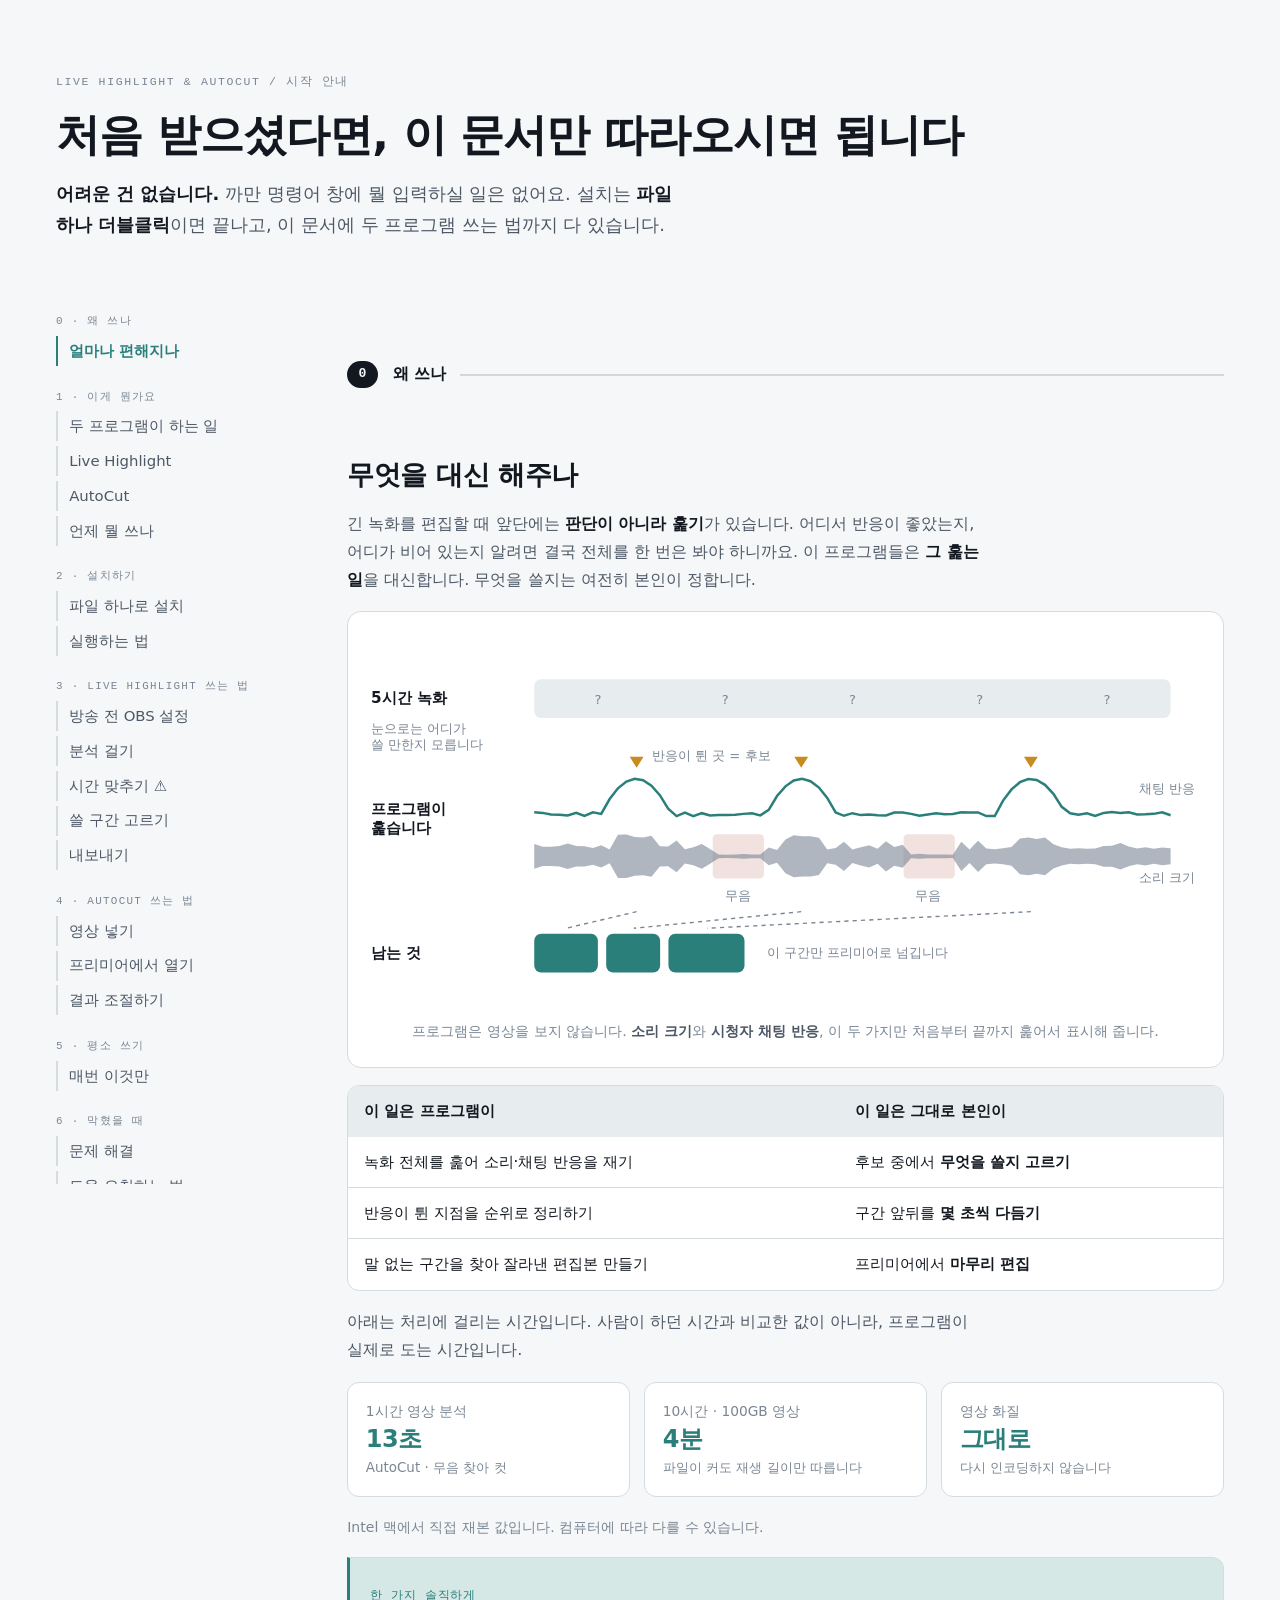
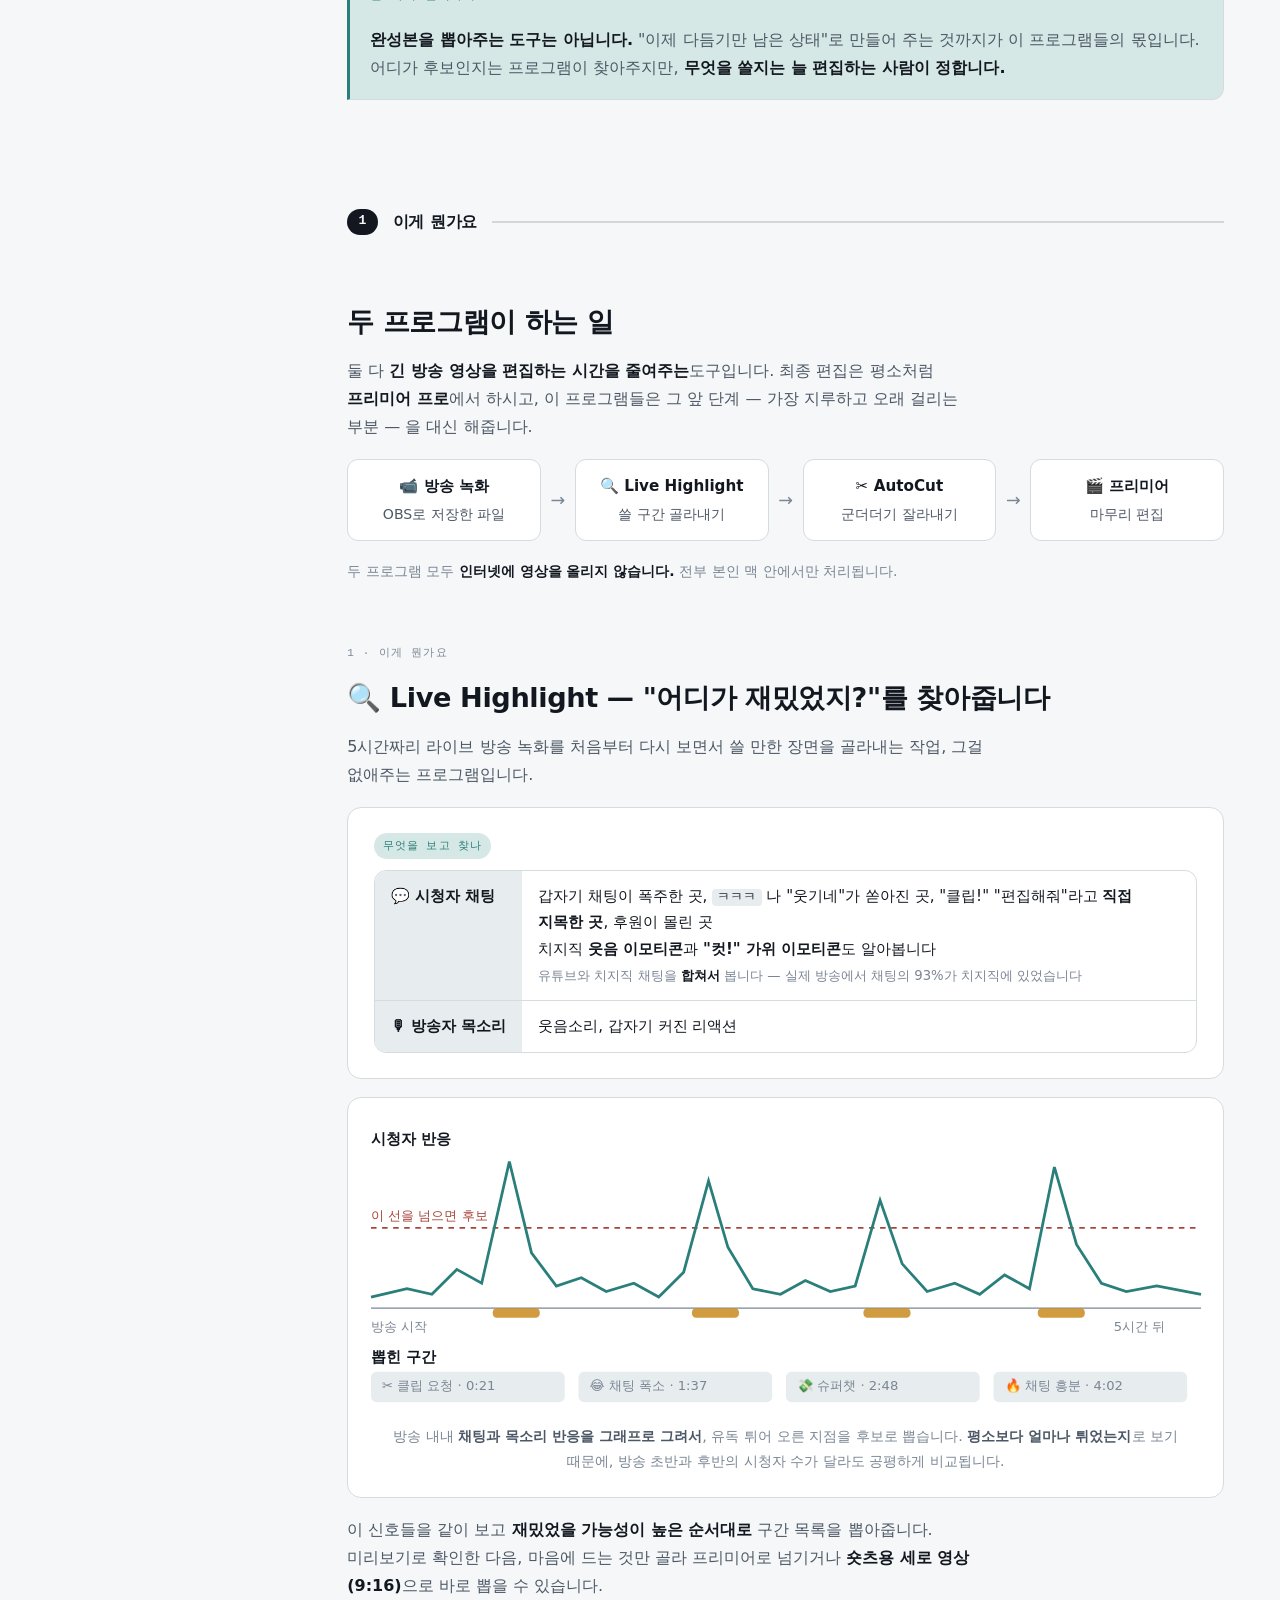
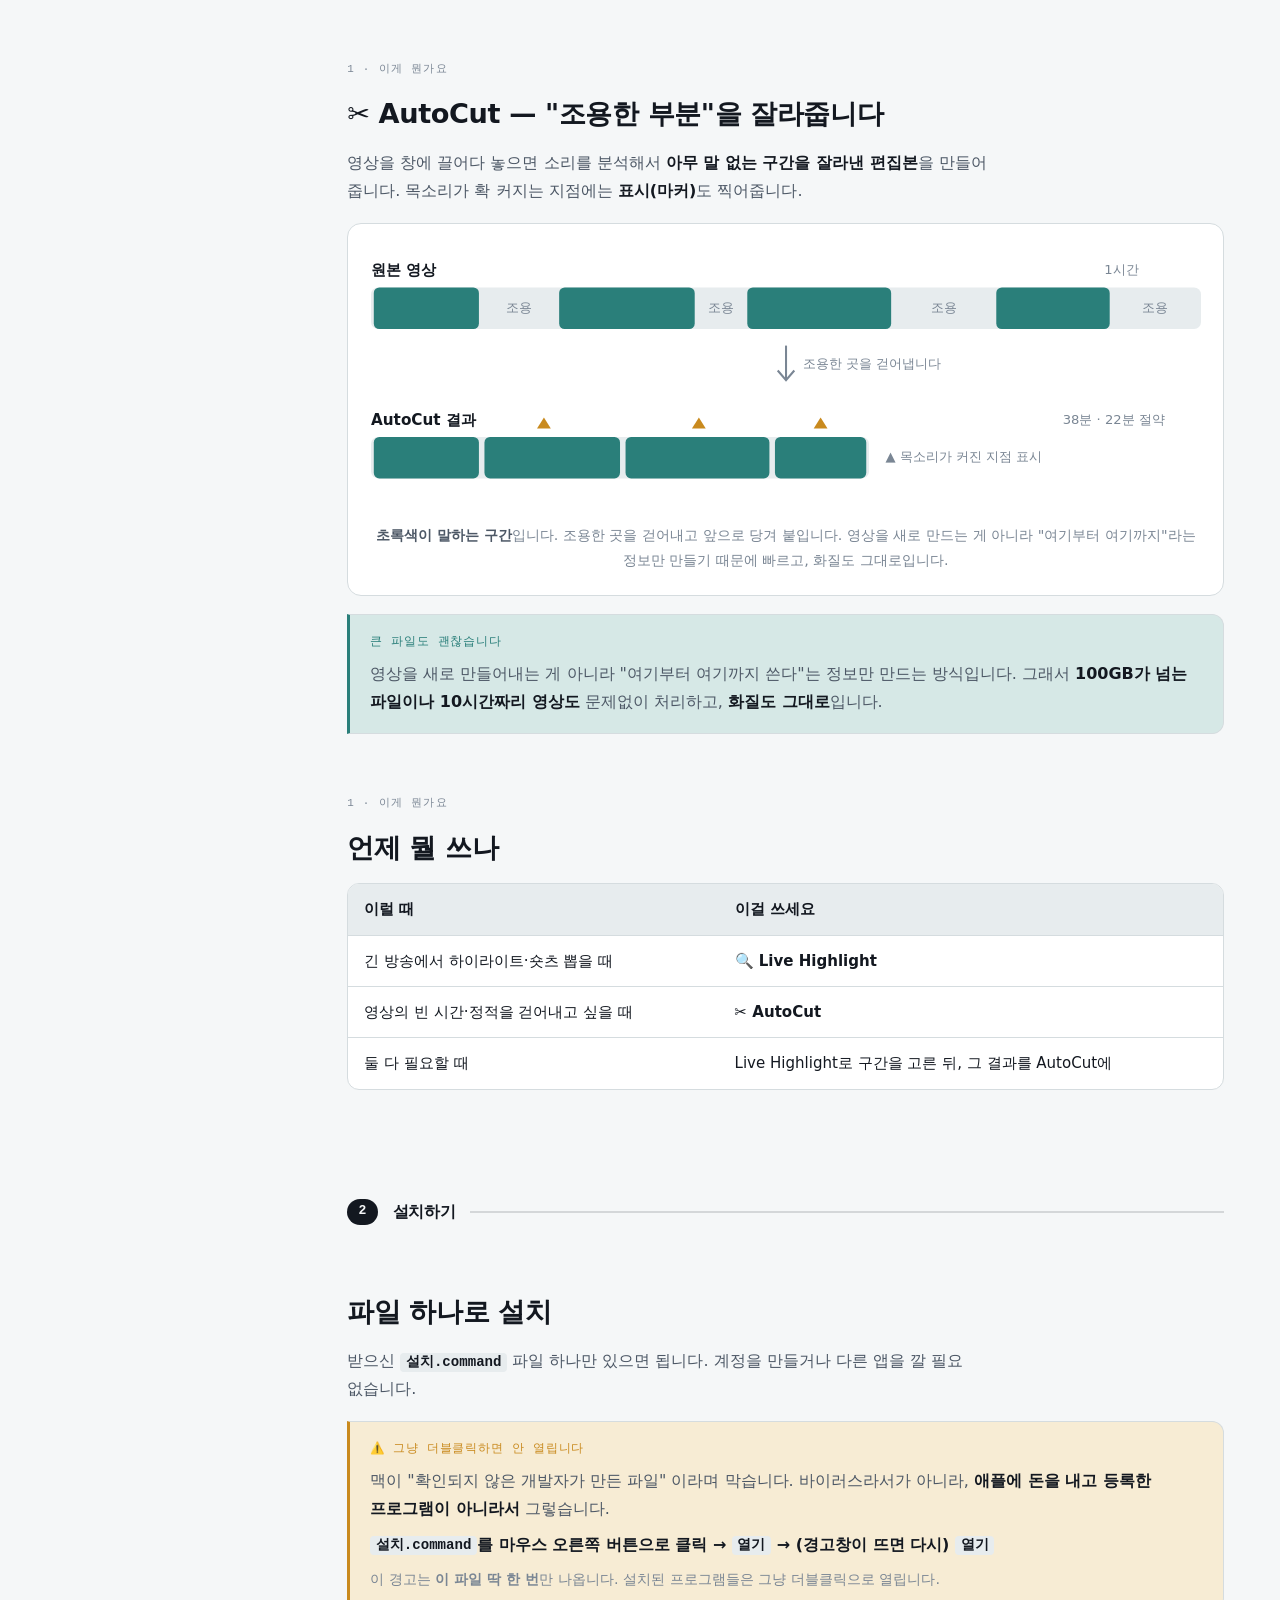
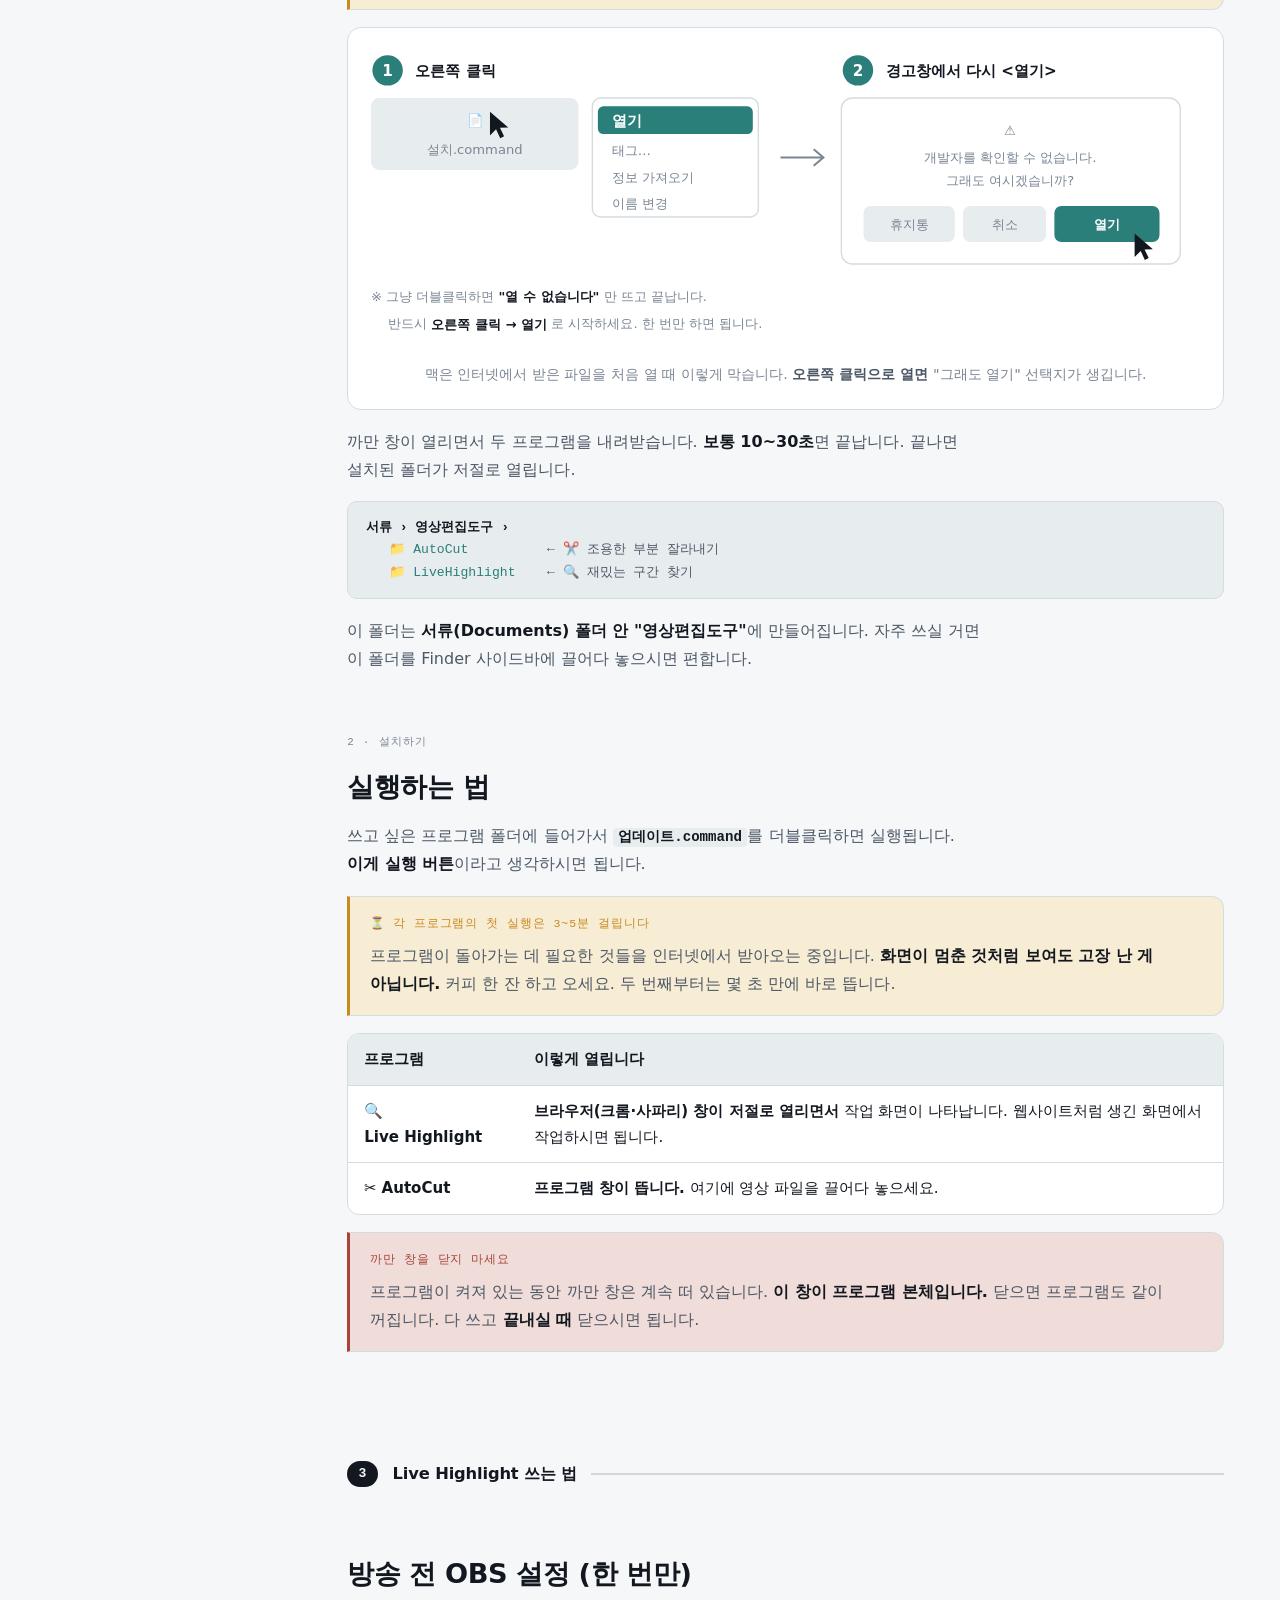
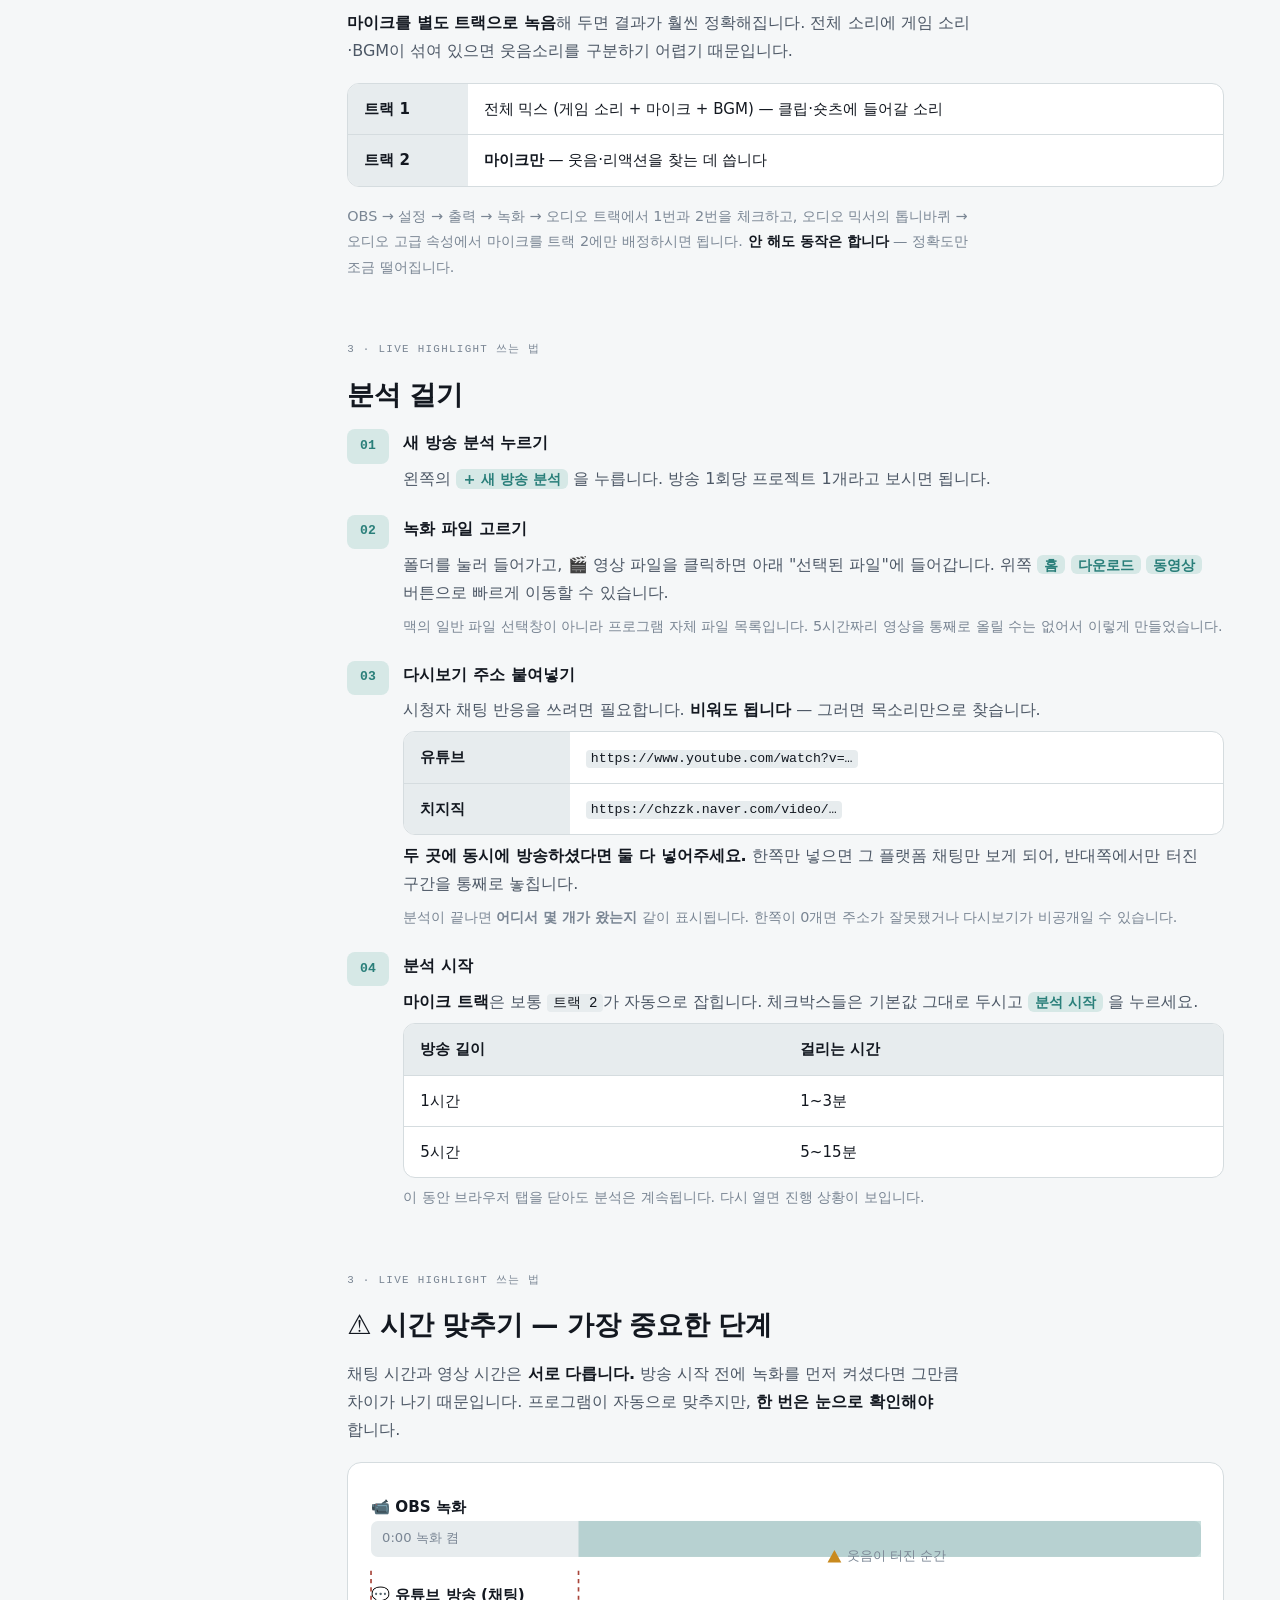
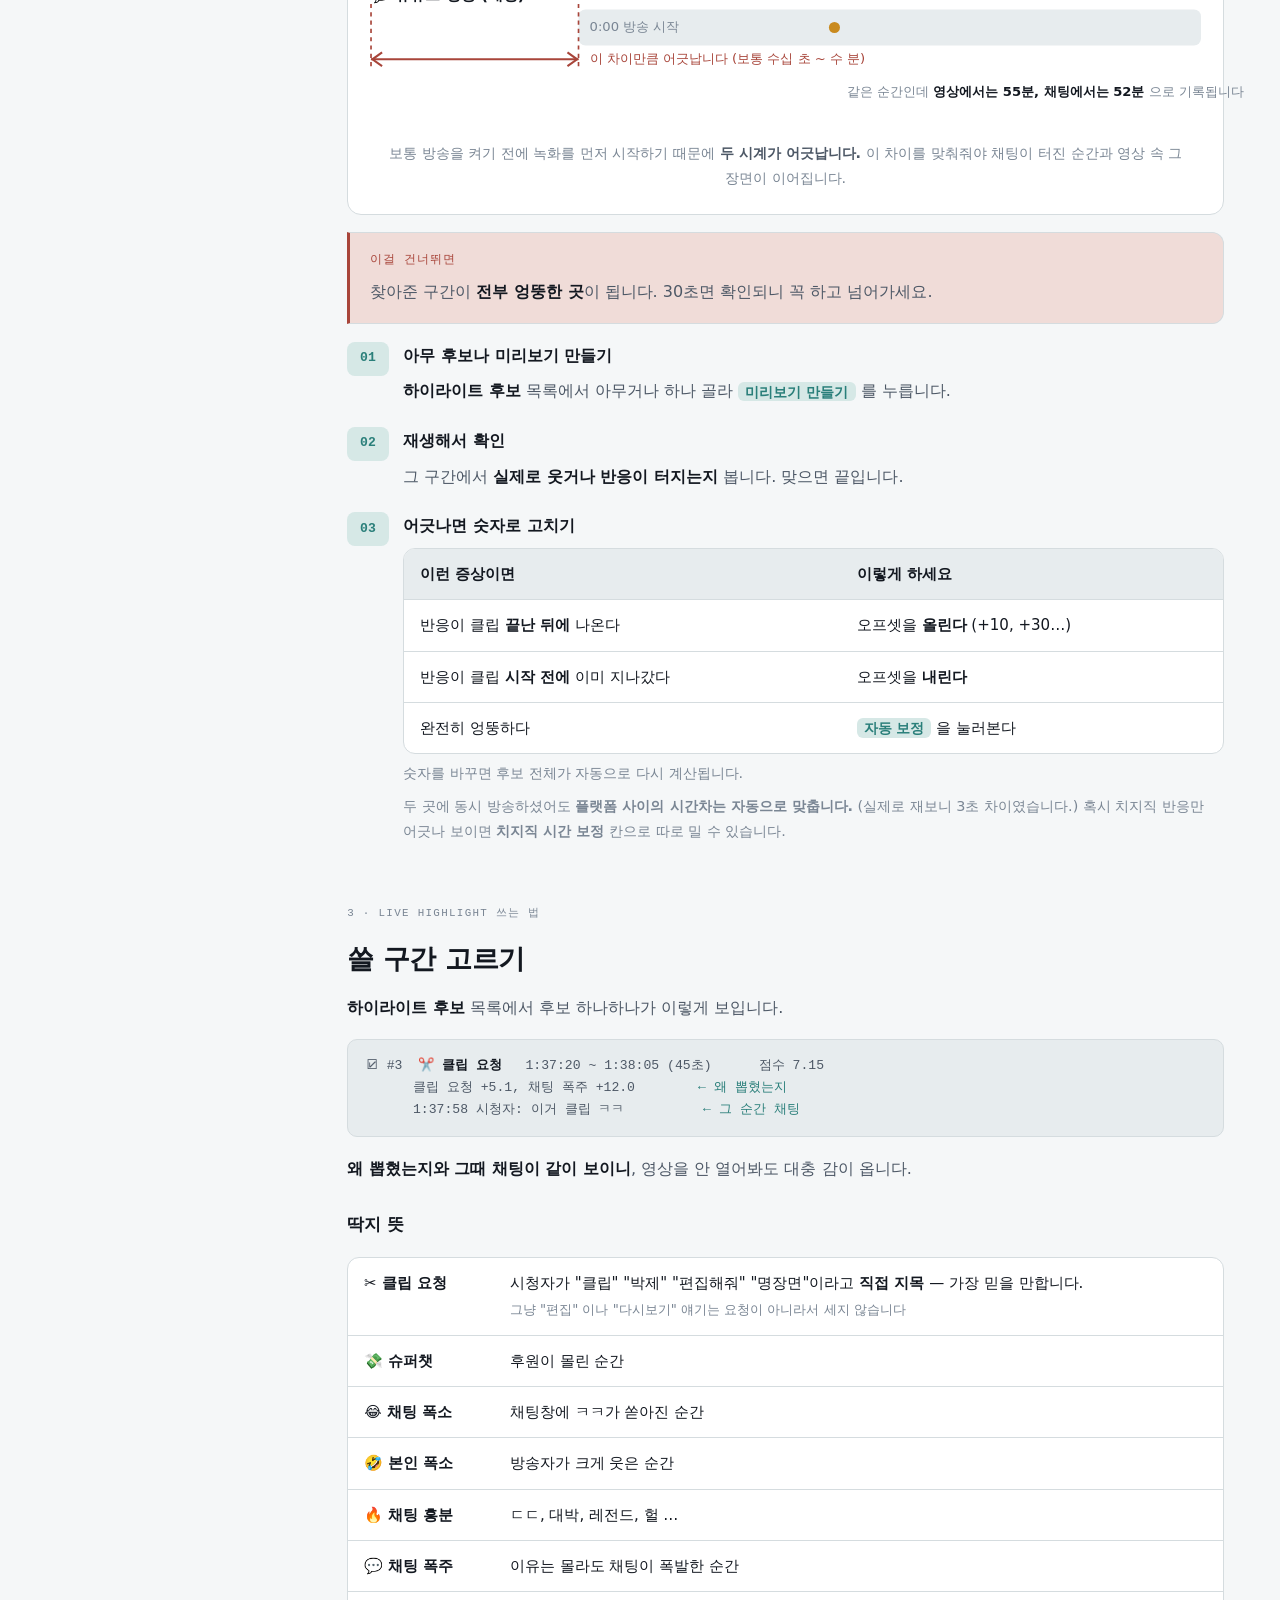
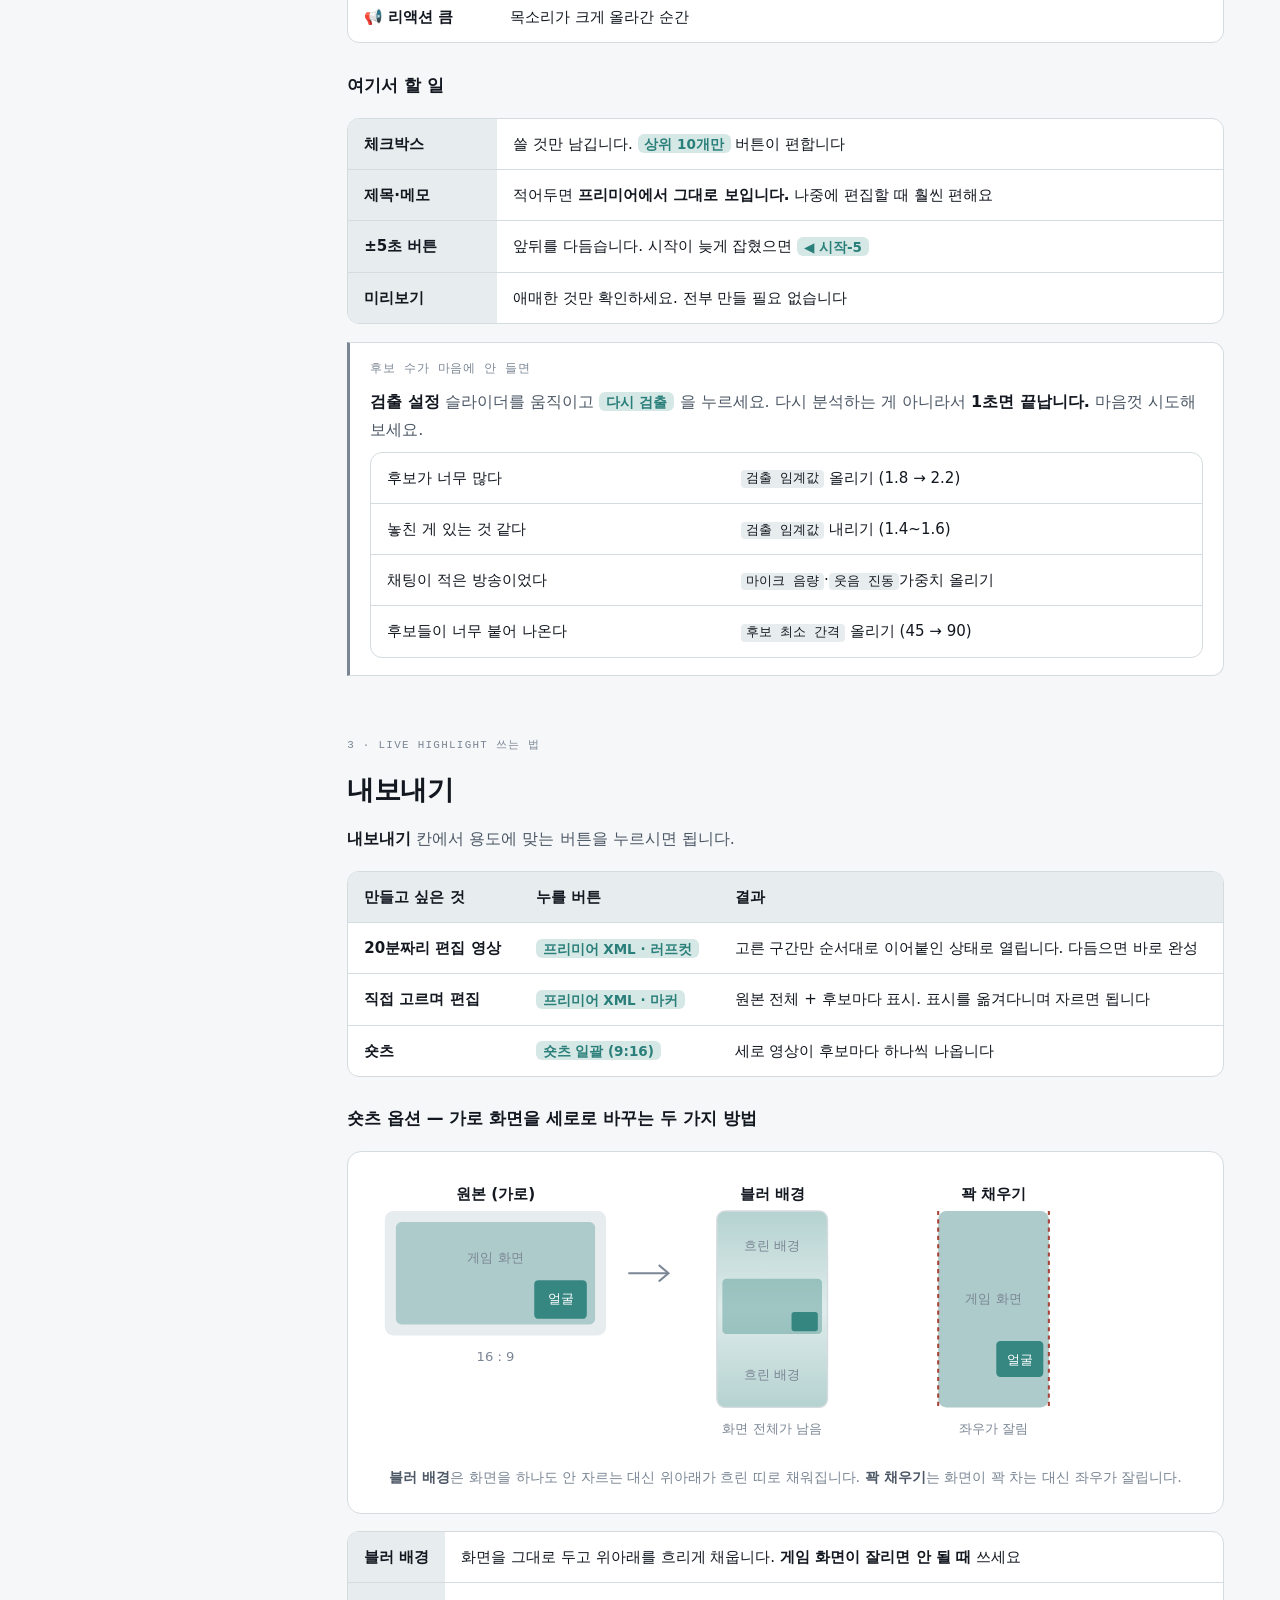
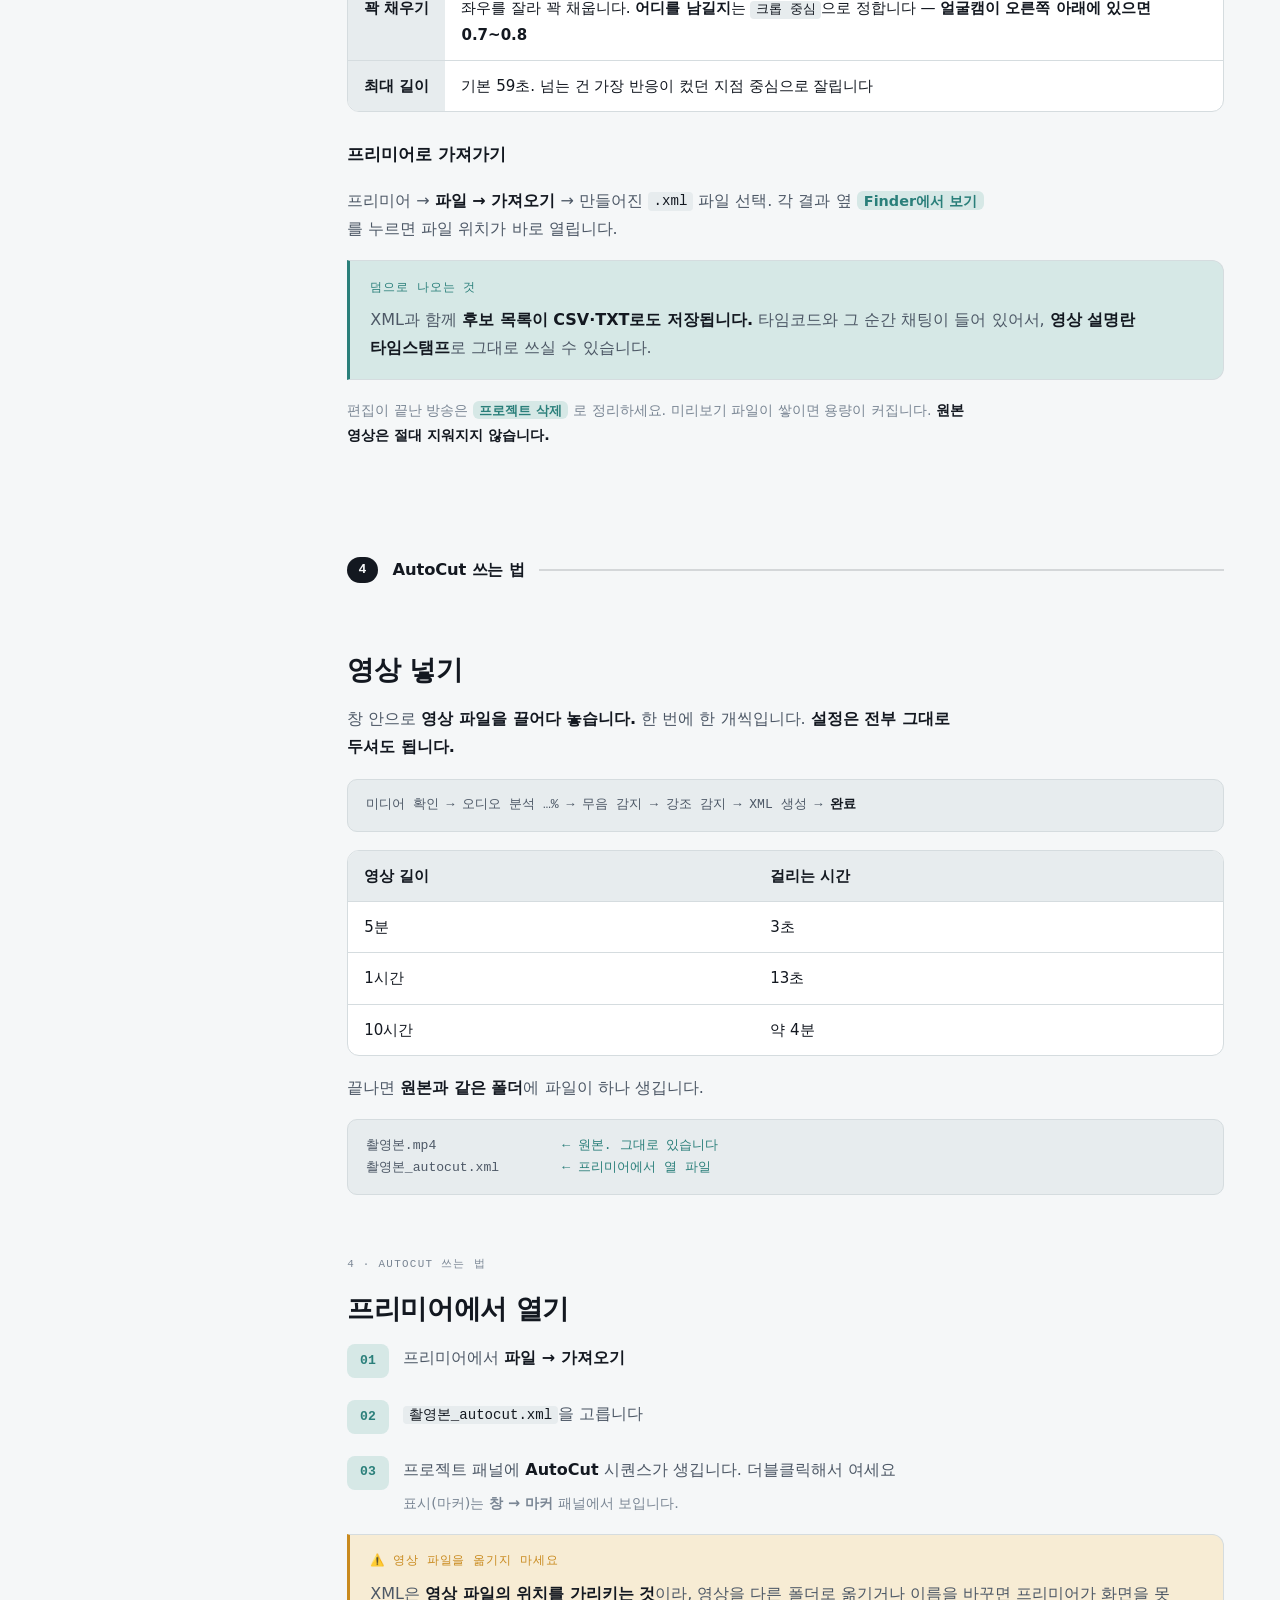
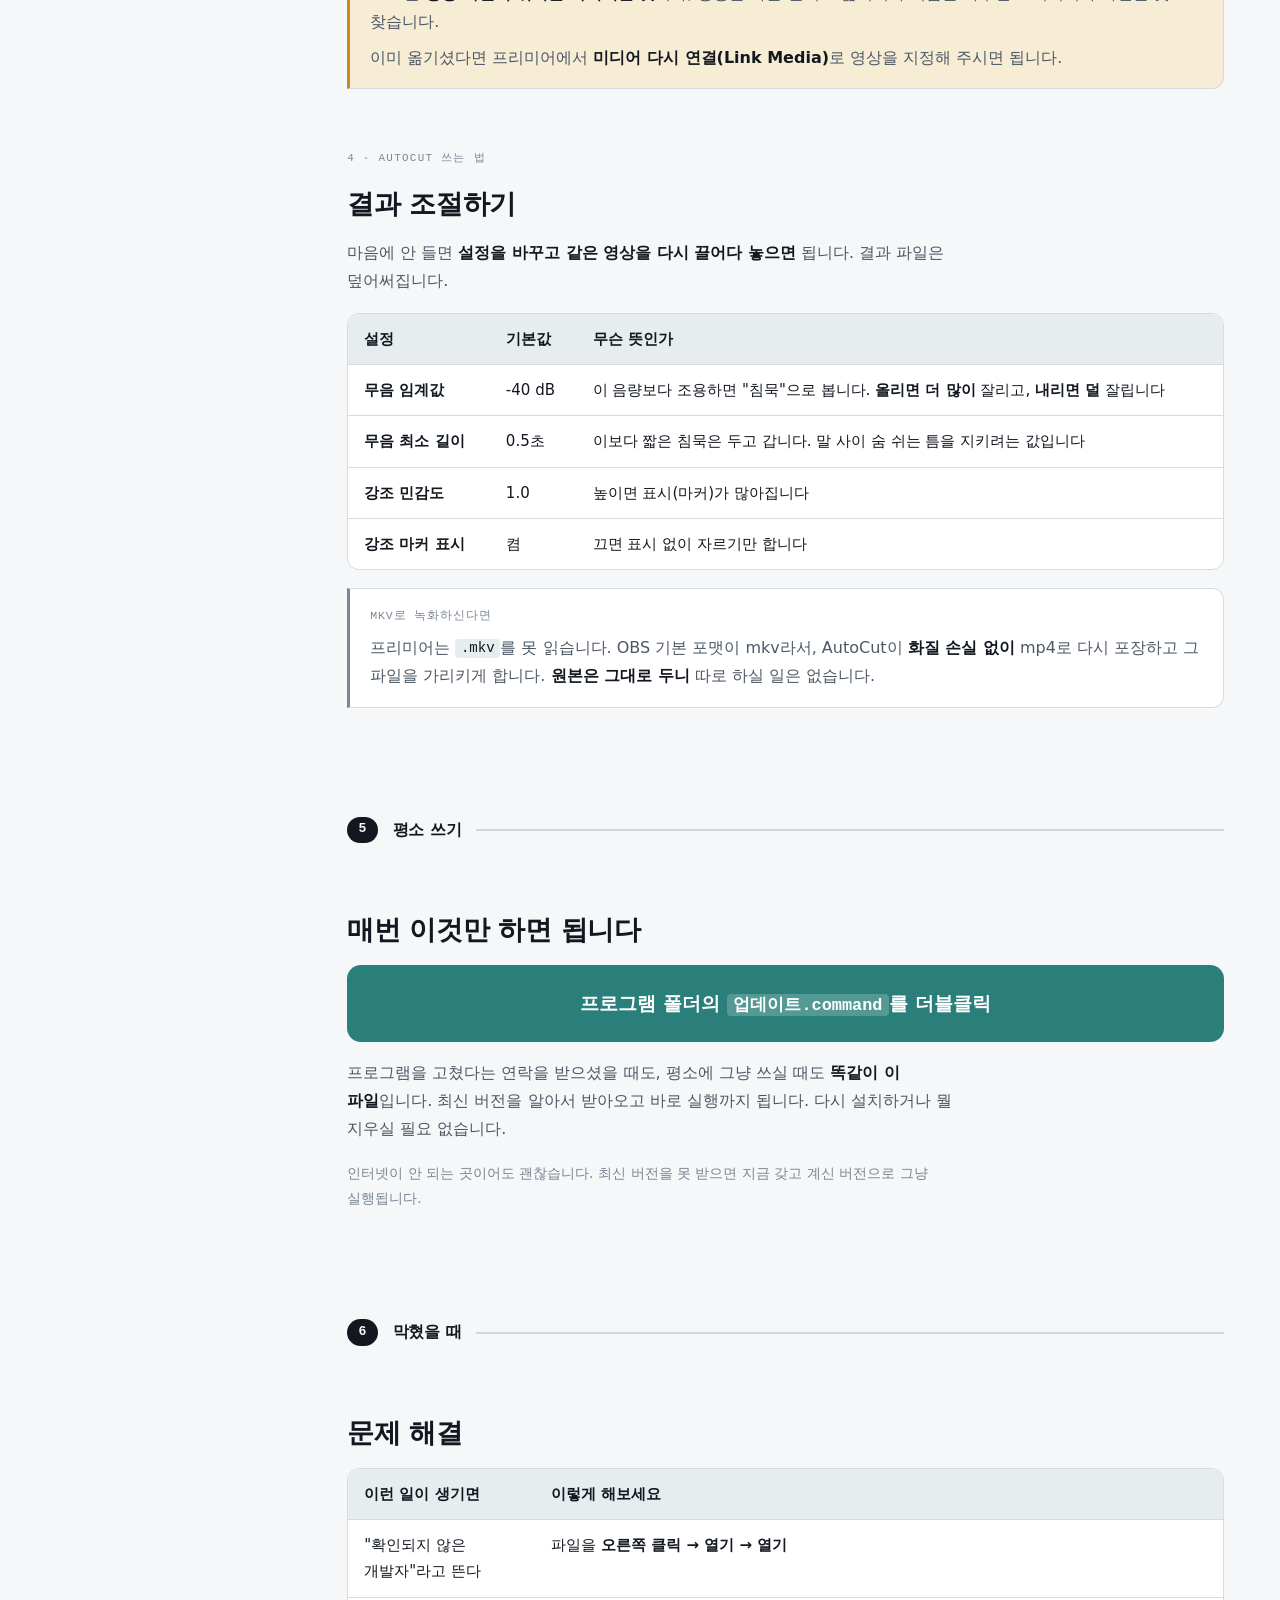
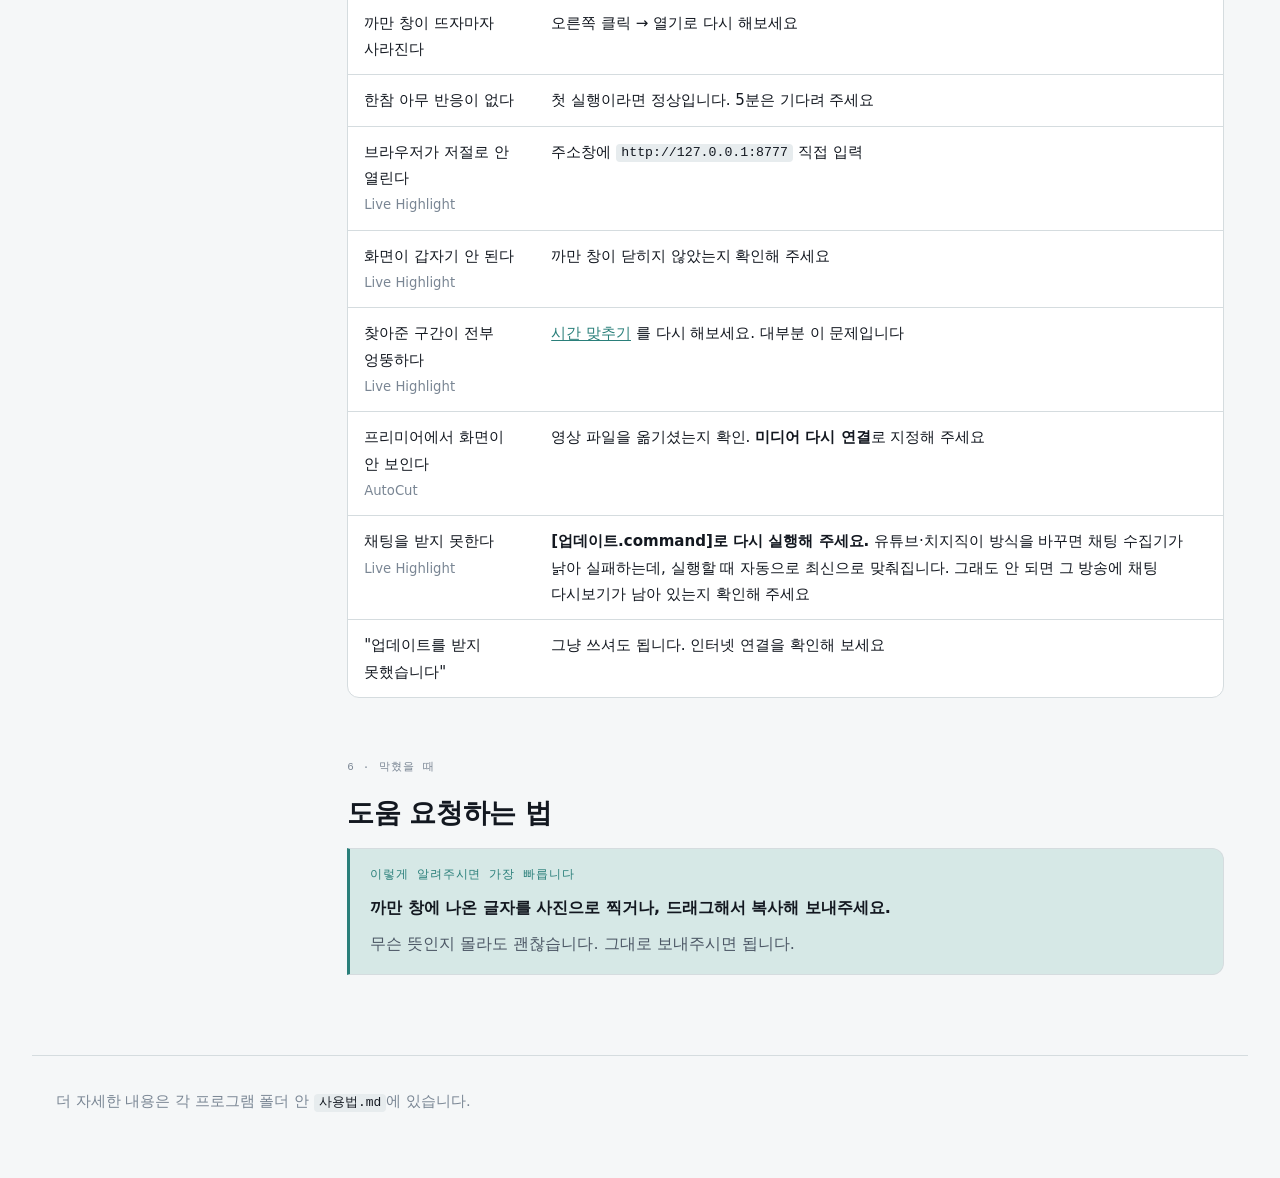
==== commit 7c041138: "실행할 때 채팅 수집기(yt-dlp)를 하루 한 번 최신으로 맞춘다 yt-dlp 는 유튜브가 내부 구조를 바꿀 때마다 깨지고 그 주기가 몇 주 단위다. 지금까지는 처음 설치할 때 " ====
--- a/시작하기.html
+++ b/시작하기.html
@@ -1257,6 +1257,10 @@
               <td><a href="#lh-sync">시간 맞추기</a> 를 다시 해보세요. 대부분 이 문제입니다</td></tr>
           <tr><td>프리미어에서 화면이 안 보인다<br><span class="muted">AutoCut</span></td>
               <td>영상 파일을 옮기셨는지 확인. <strong>미디어 다시 연결</strong>로 지정해 주세요</td></tr>
+          <tr><td>채팅을 받지 못한다<br><span class="muted">Live Highlight</span></td>
+              <td><strong>[업데이트.command]로 다시 실행해 주세요.</strong> 유튜브·치지직이 방식을 바꾸면
+                  채팅 수집기가 낡아 실패하는데, 실행할 때 자동으로 최신으로 맞춰집니다.
+                  그래도 안 되면 그 방송에 채팅 다시보기가 남아 있는지 확인해 주세요</td></tr>
           <tr><td>"업데이트를 받지 못했습니다"</td><td>그냥 쓰셔도 됩니다. 인터넷 연결을 확인해 보세요</td></tr>
         </table>
       </div>
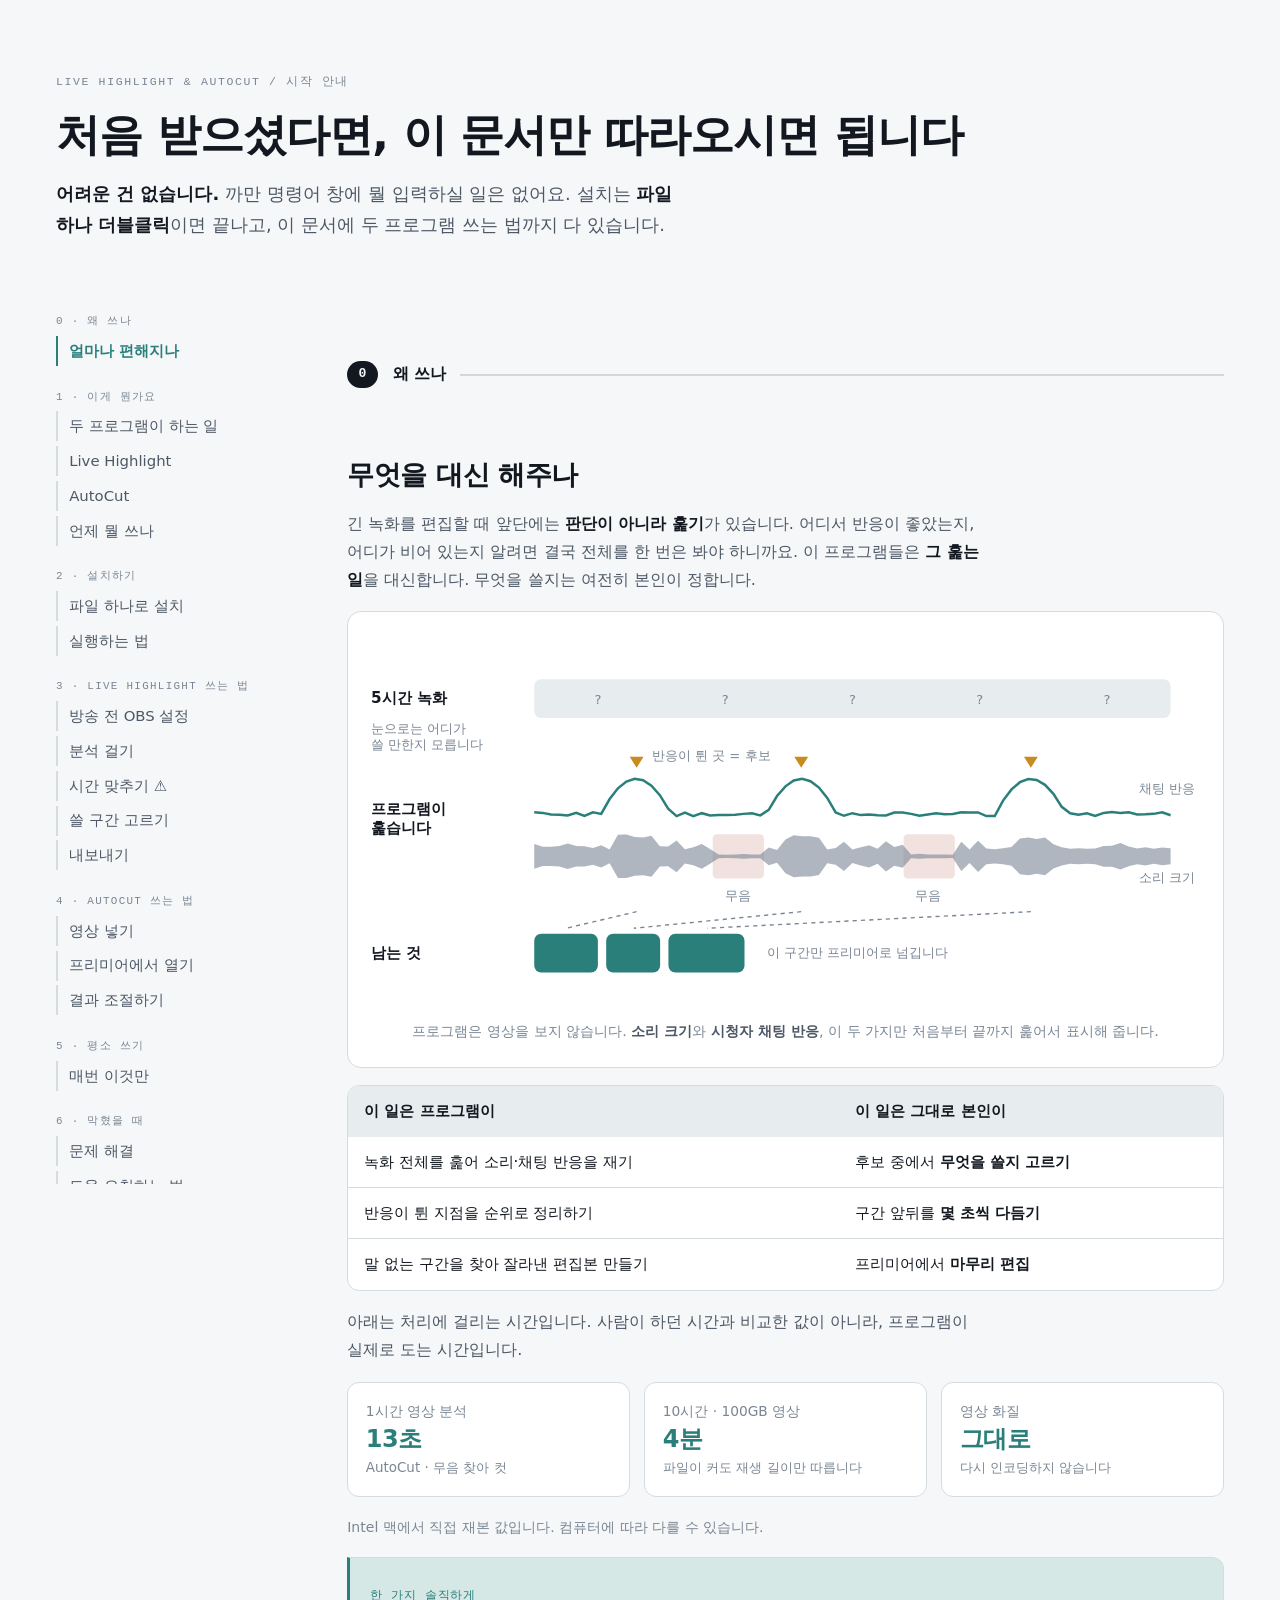
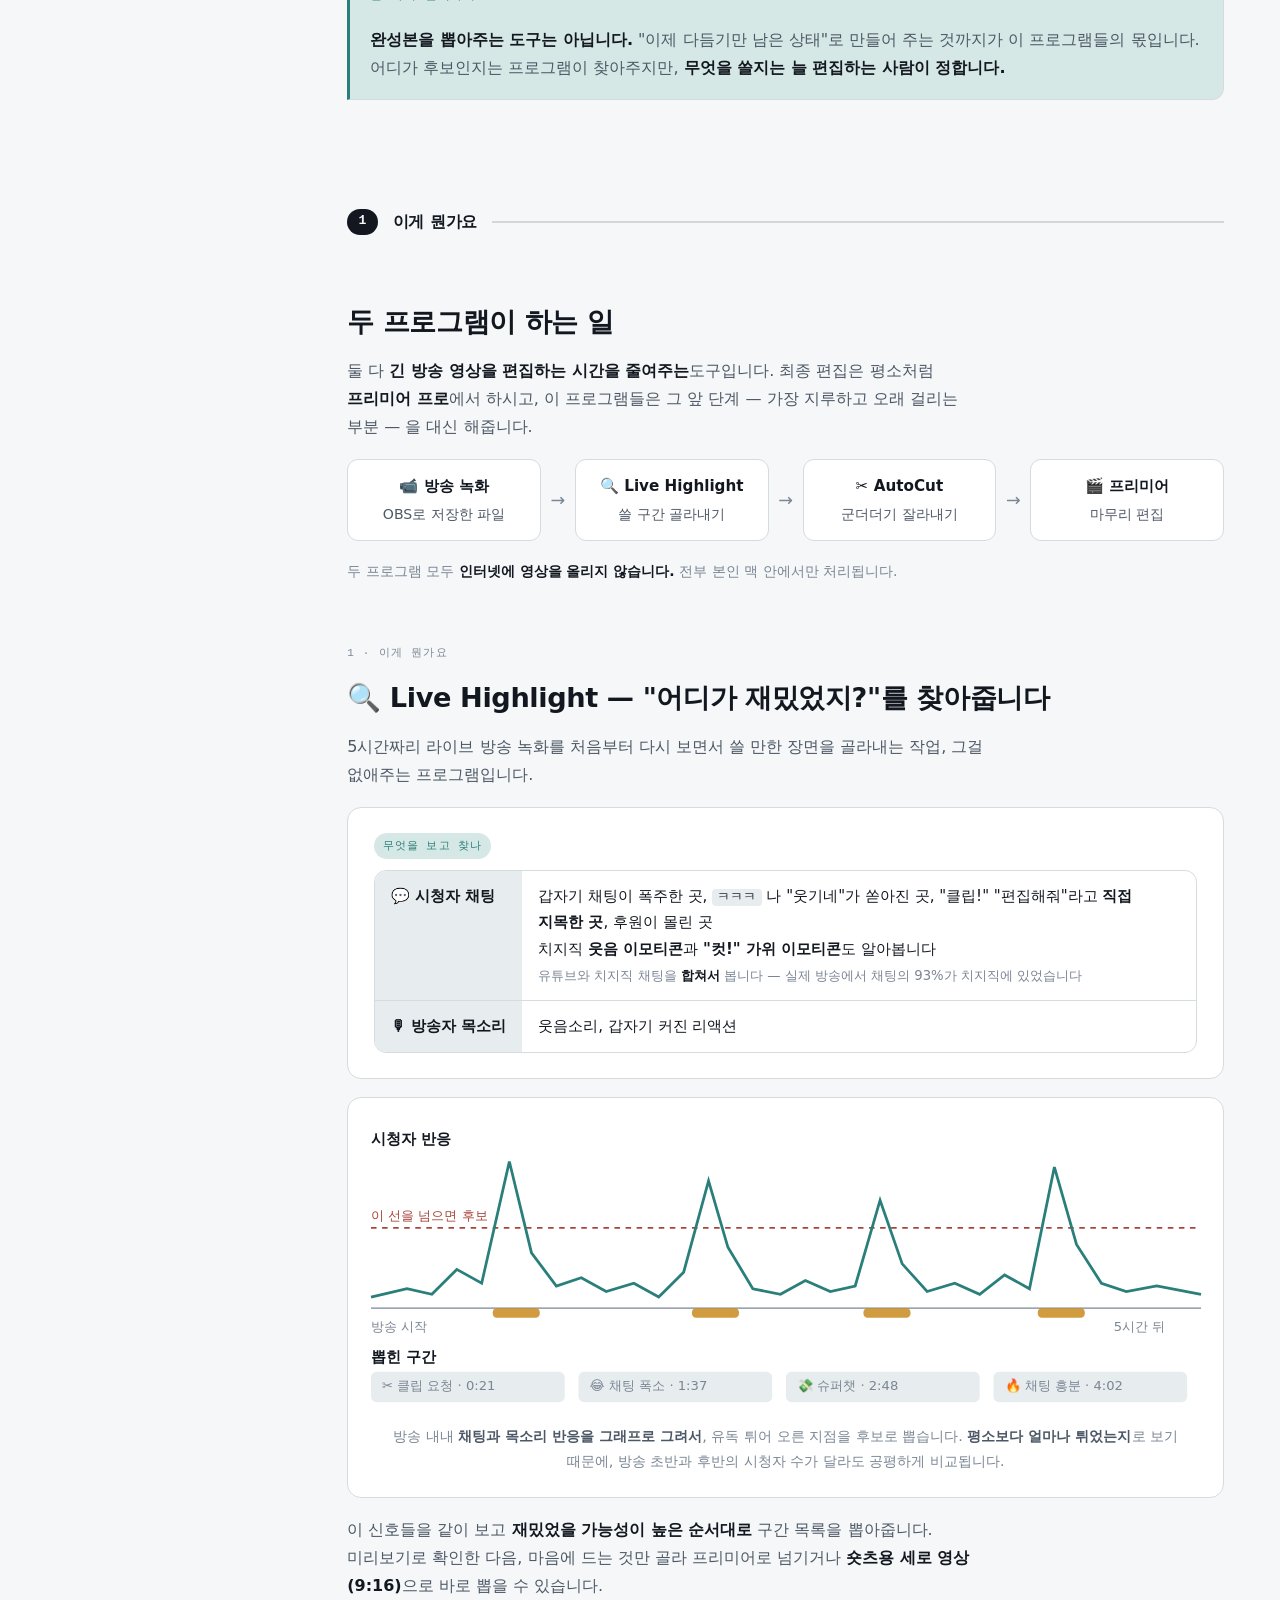
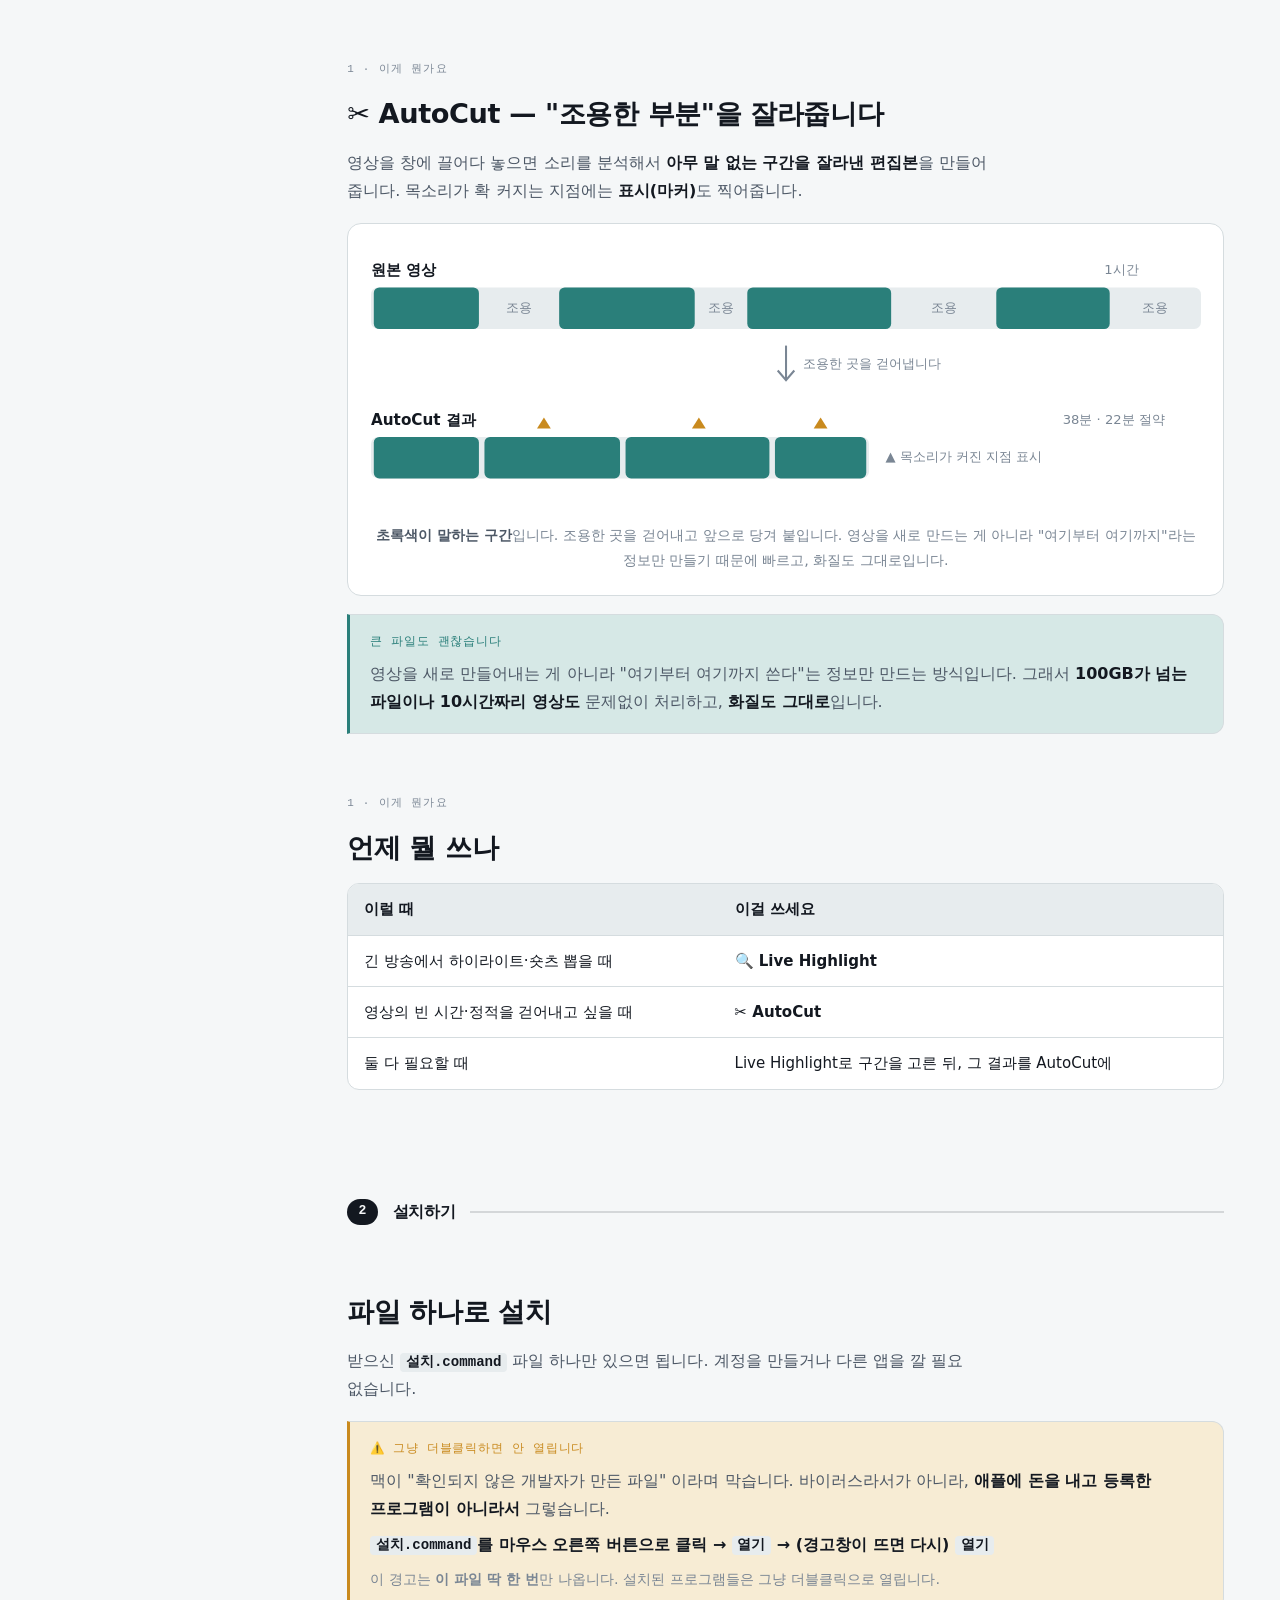
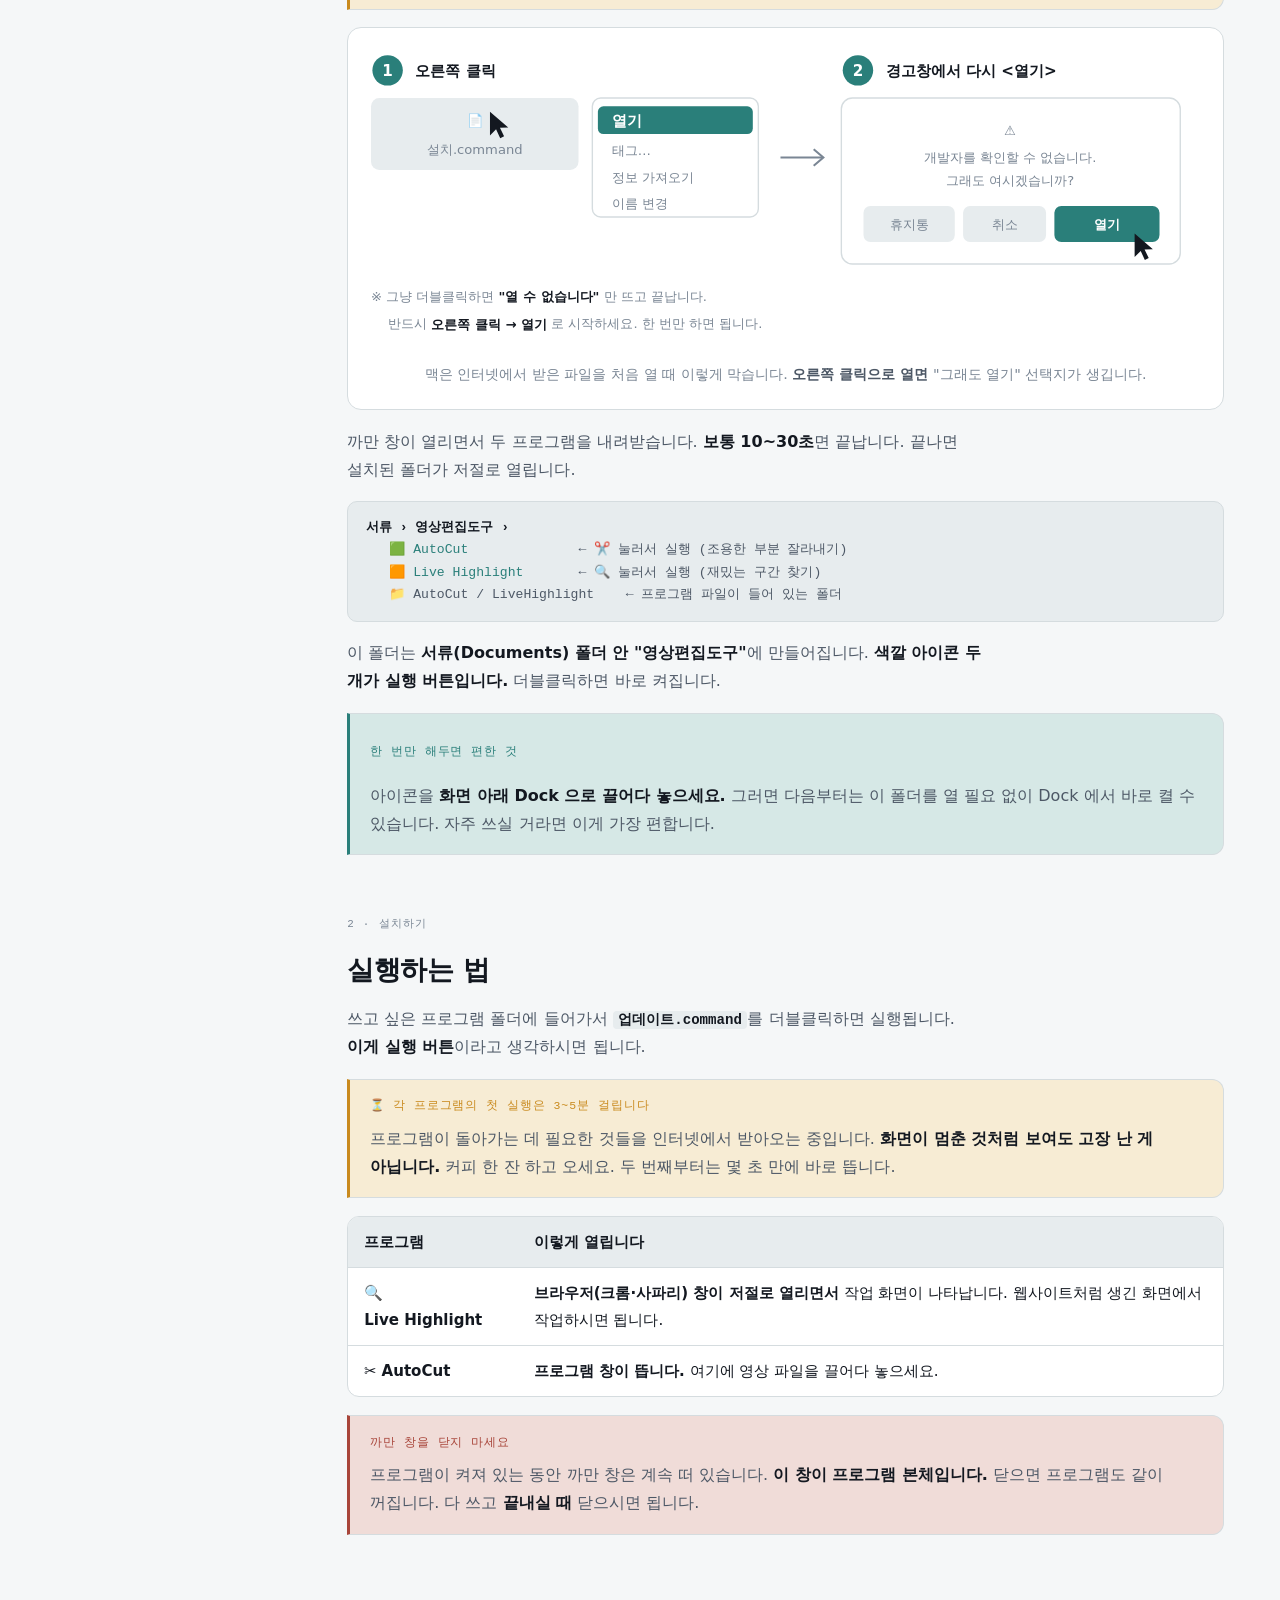
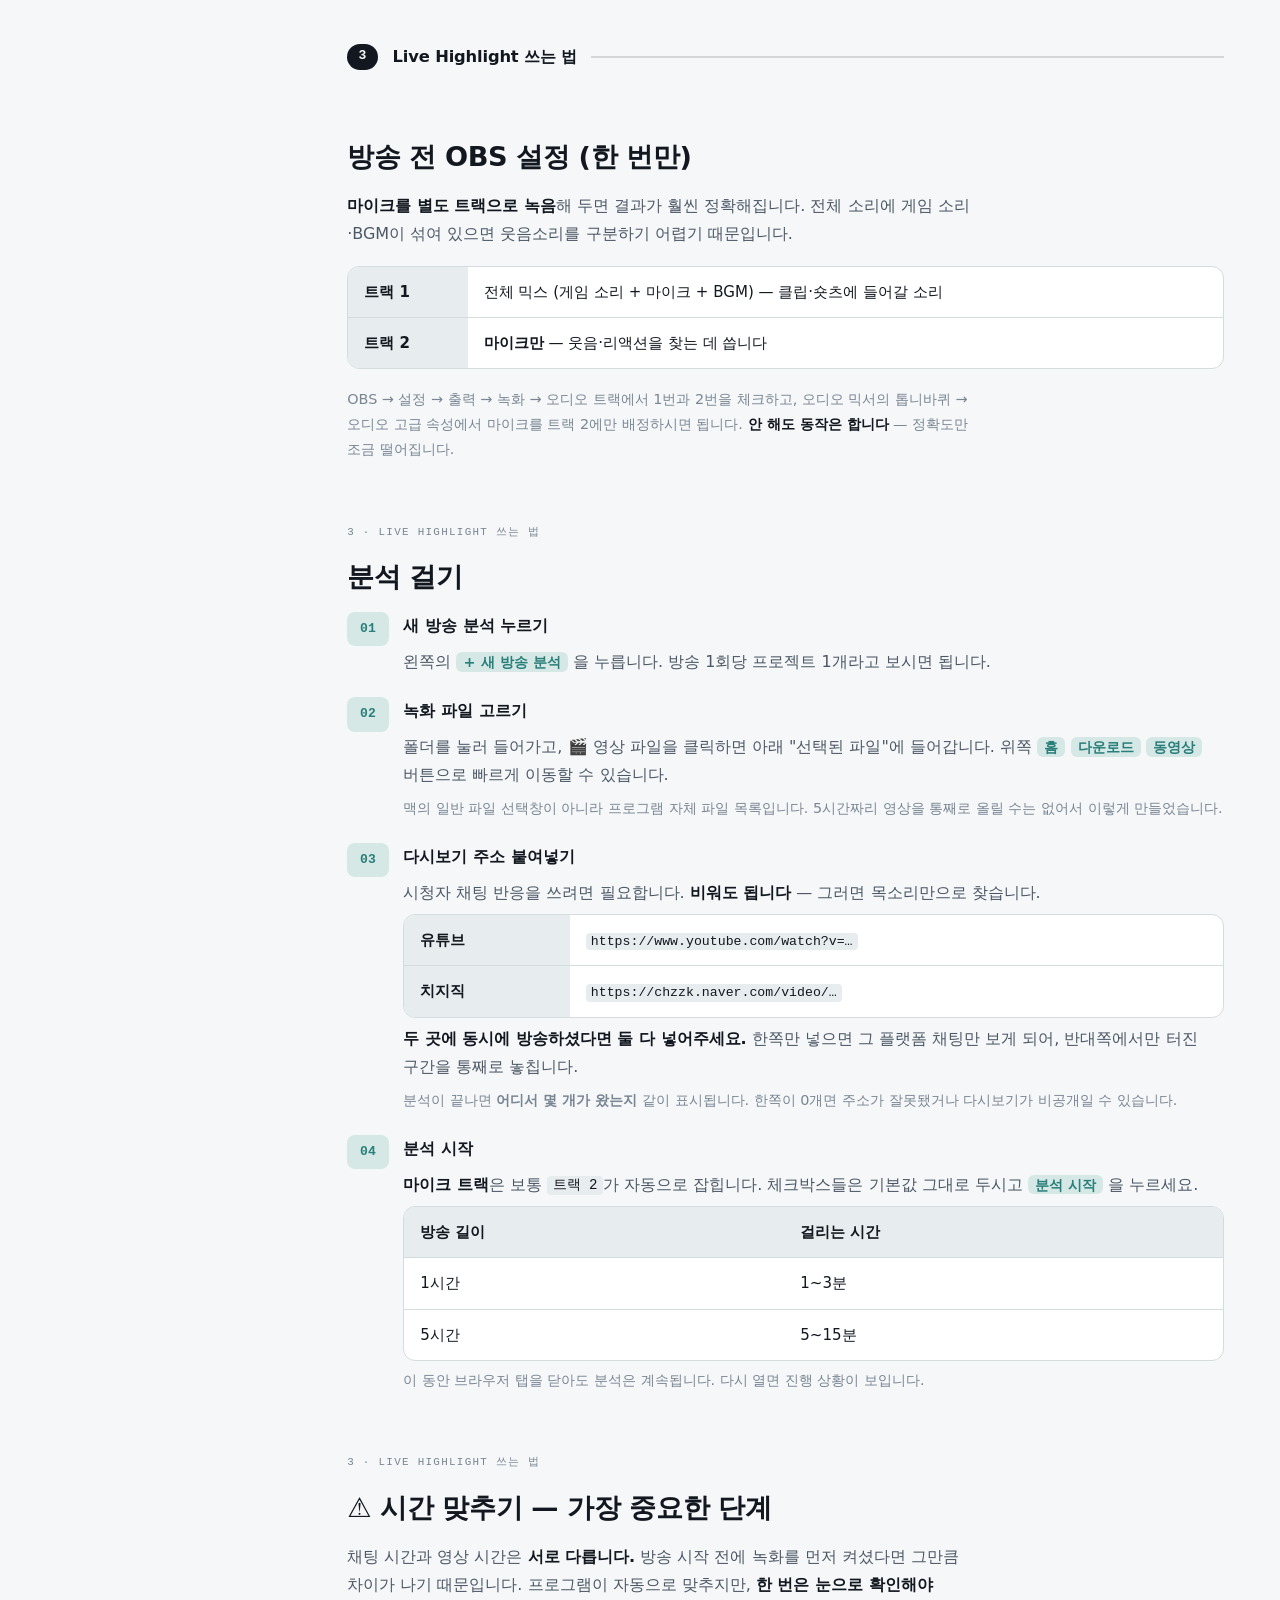
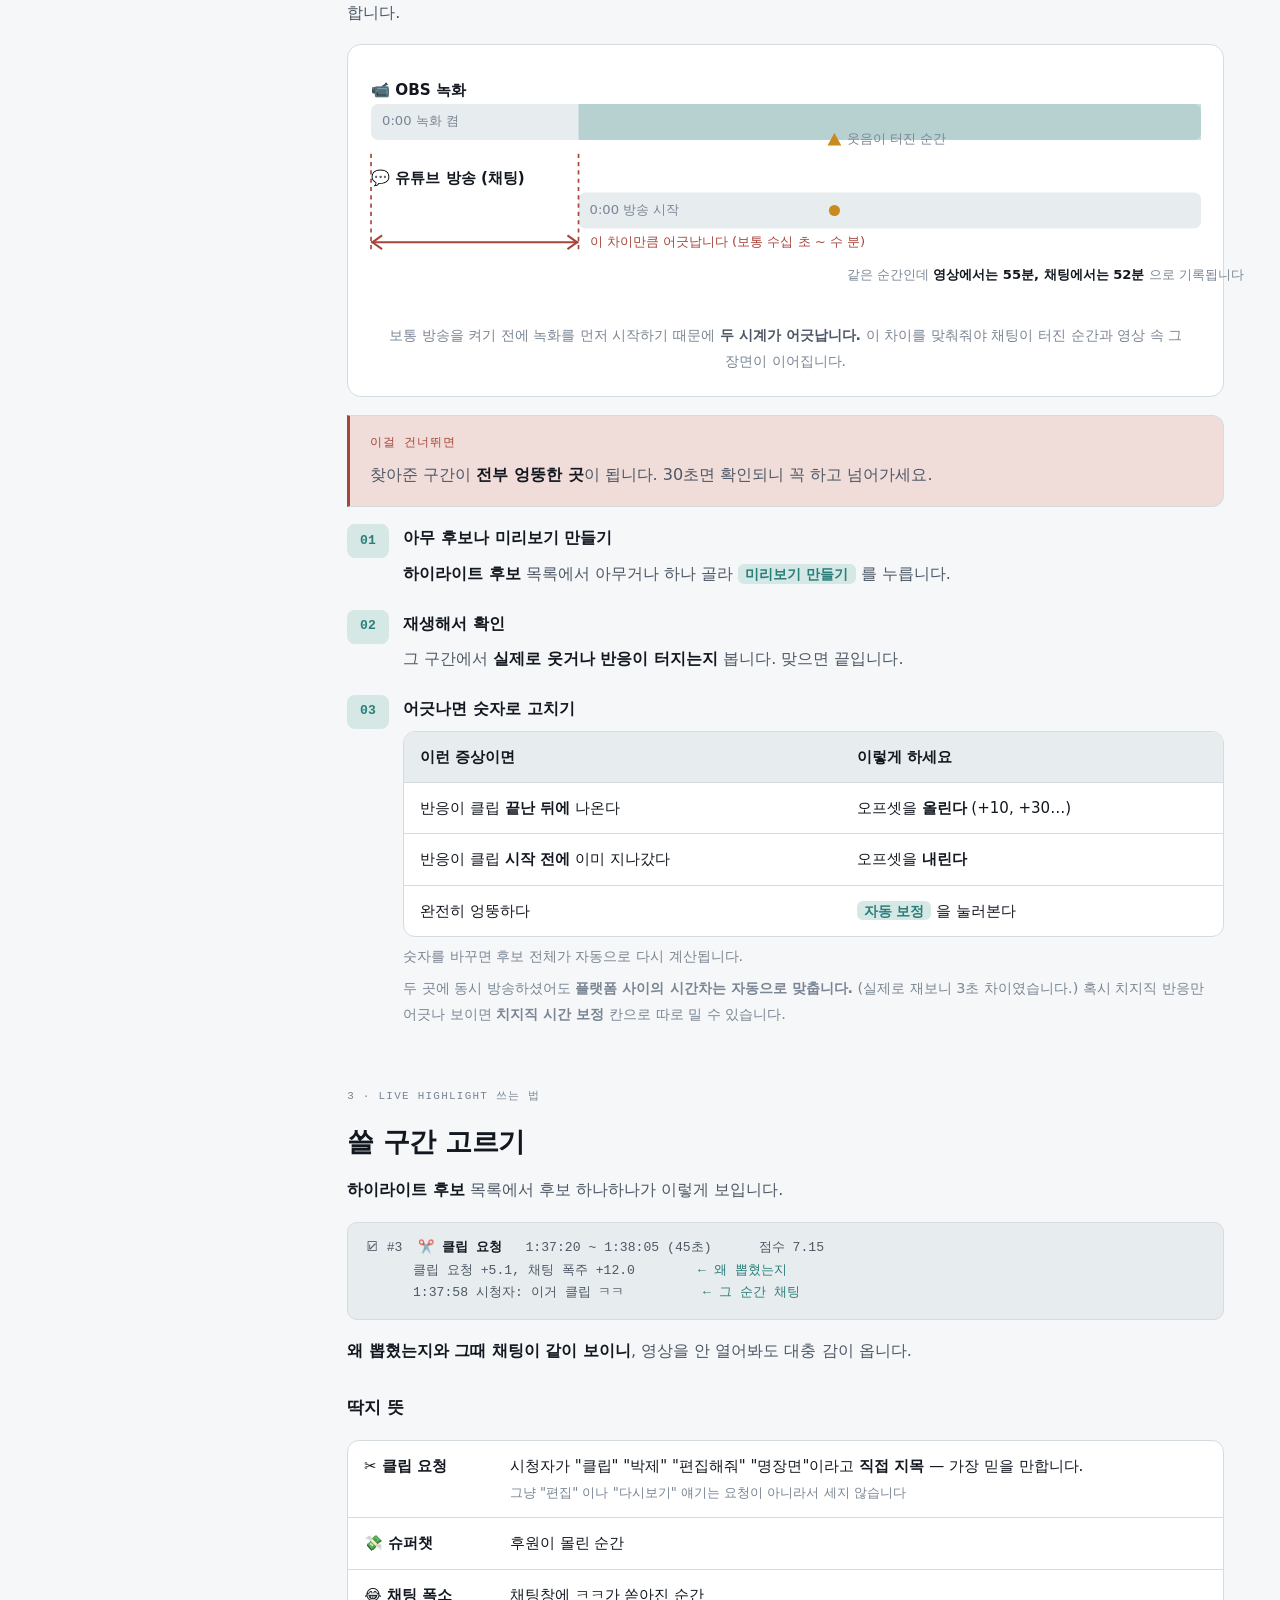
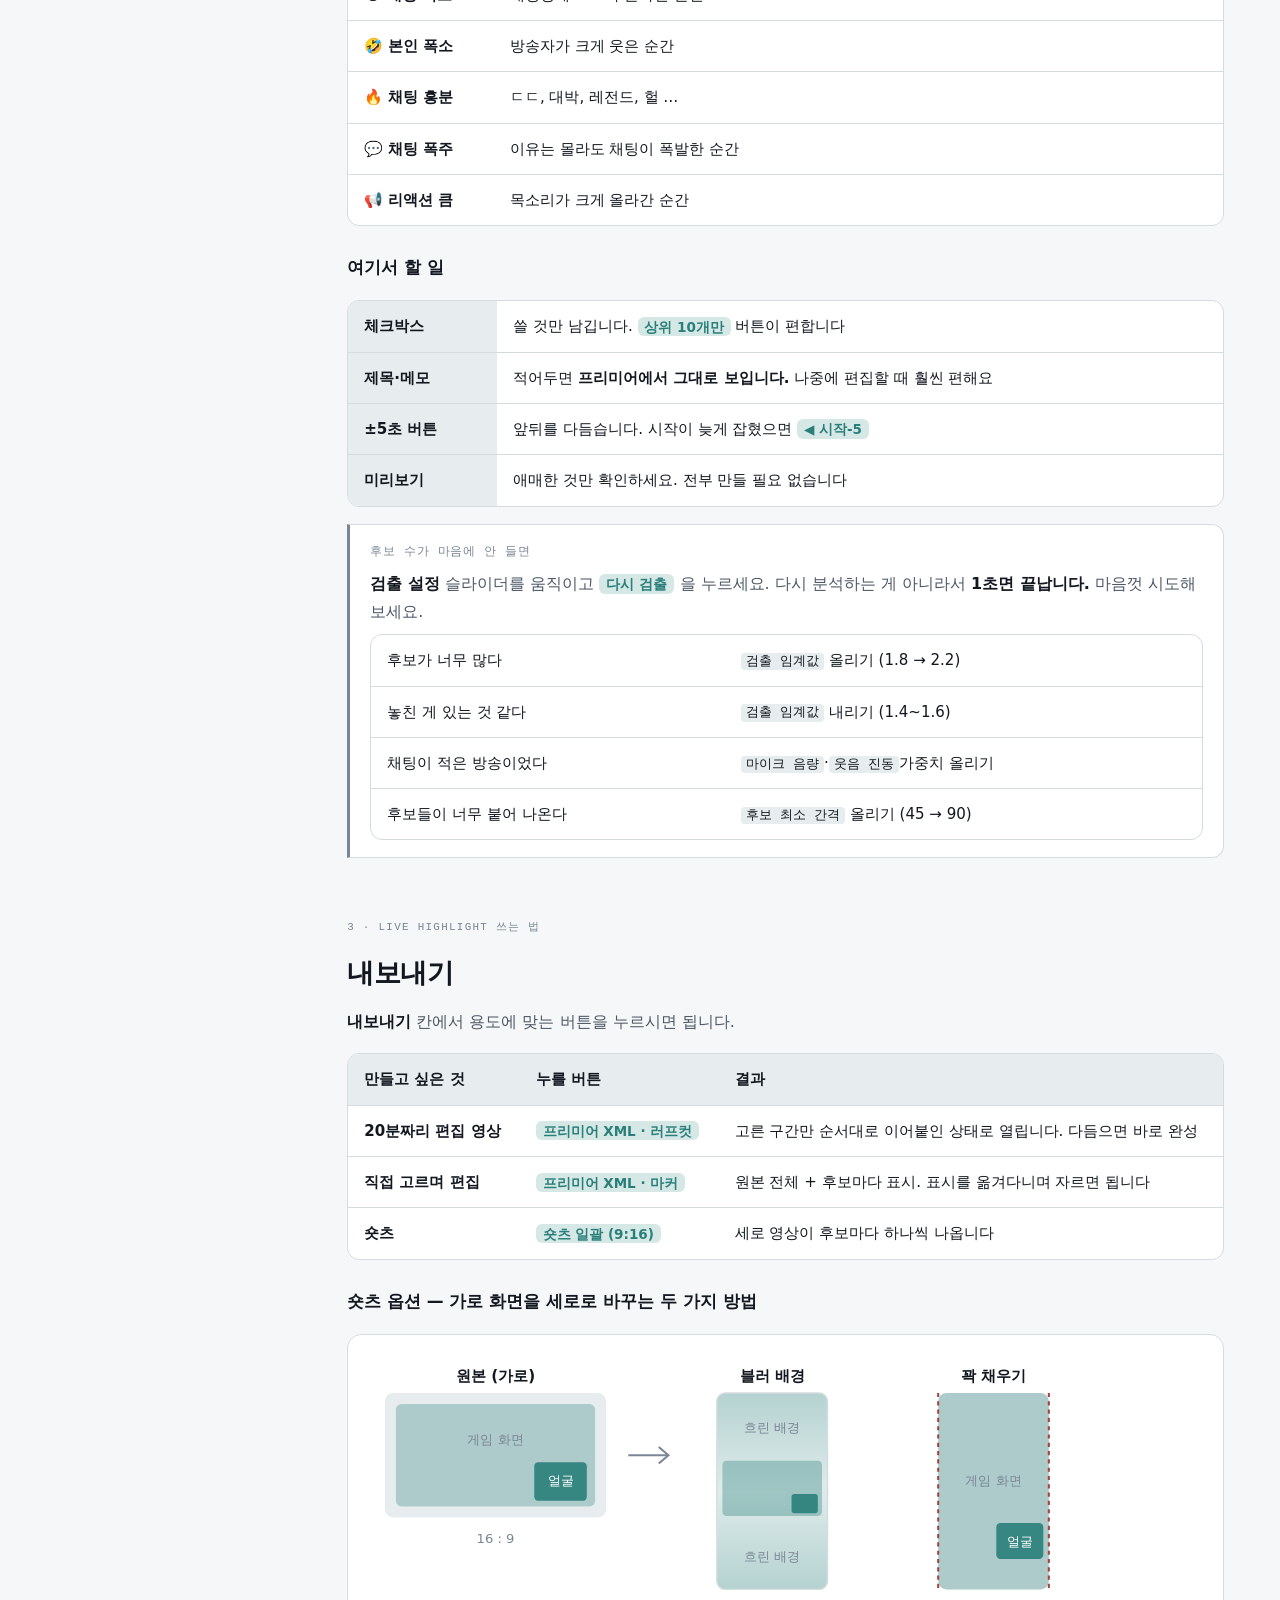
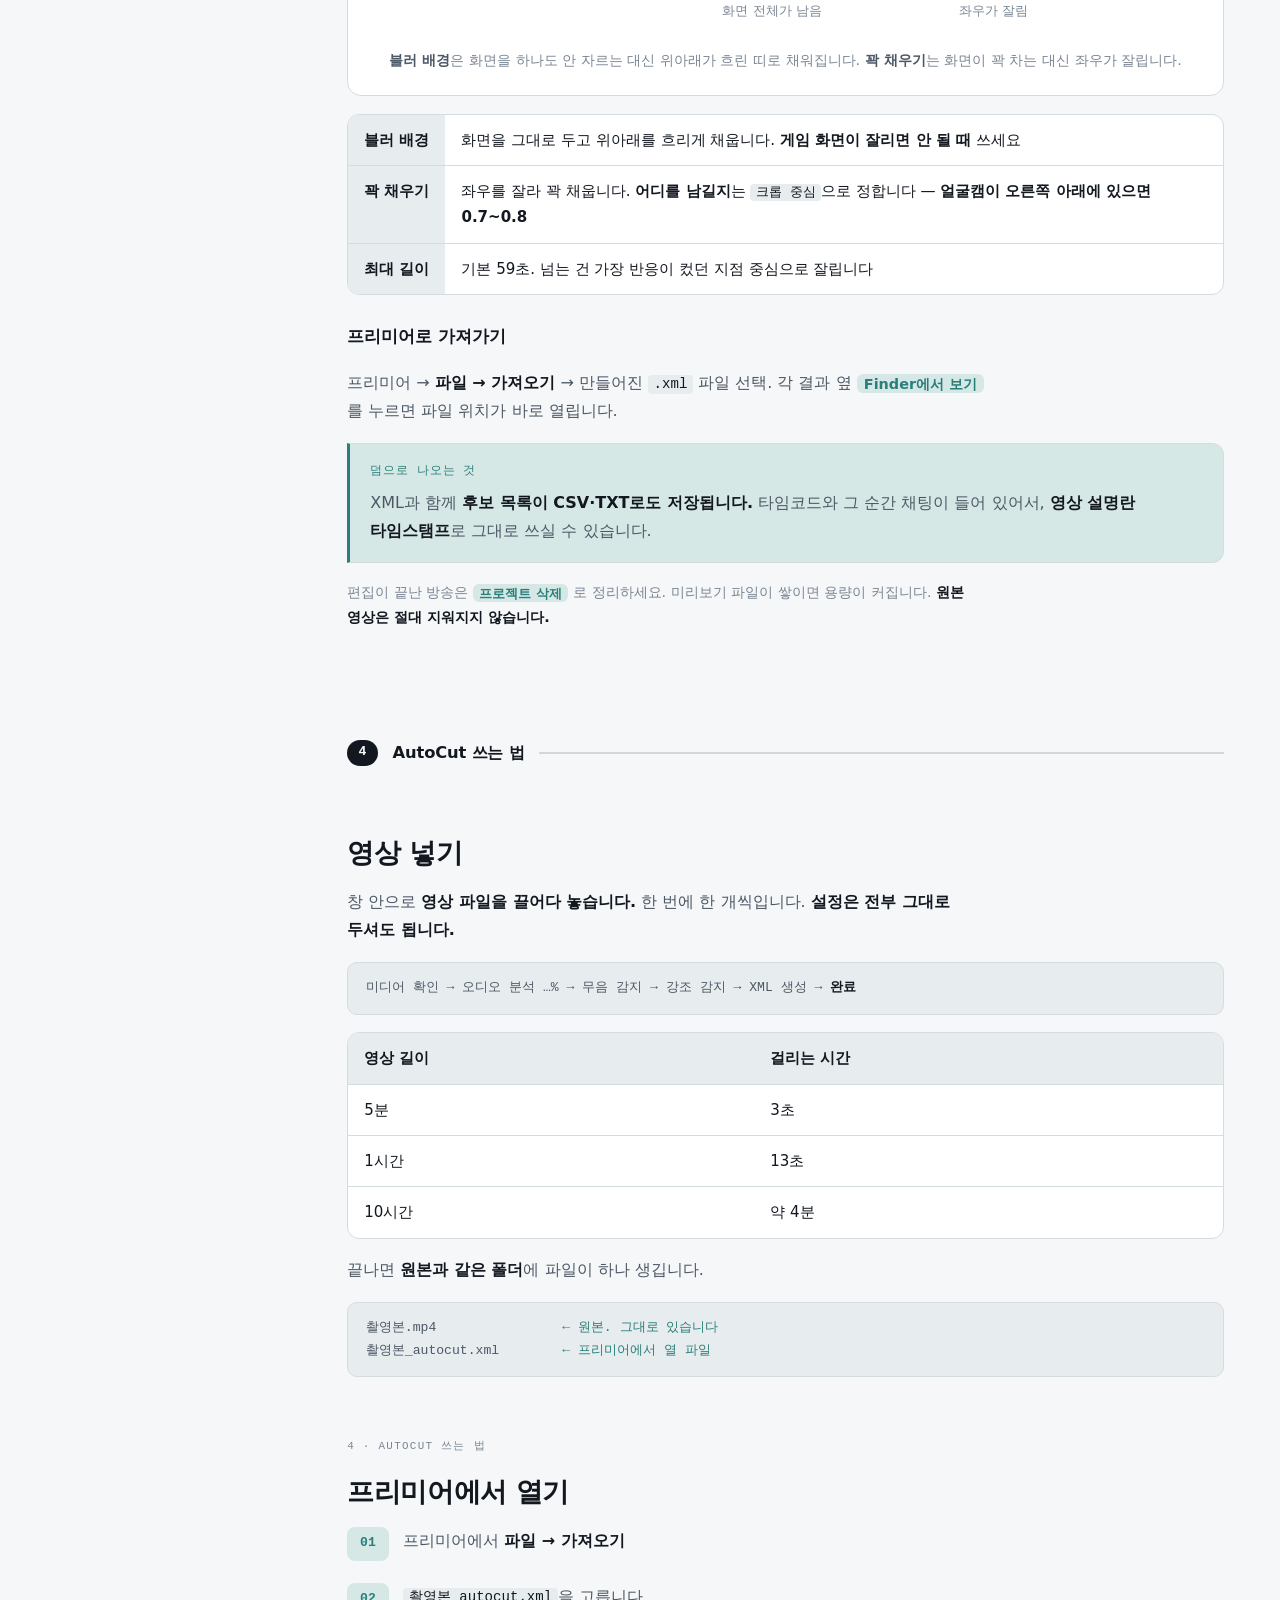
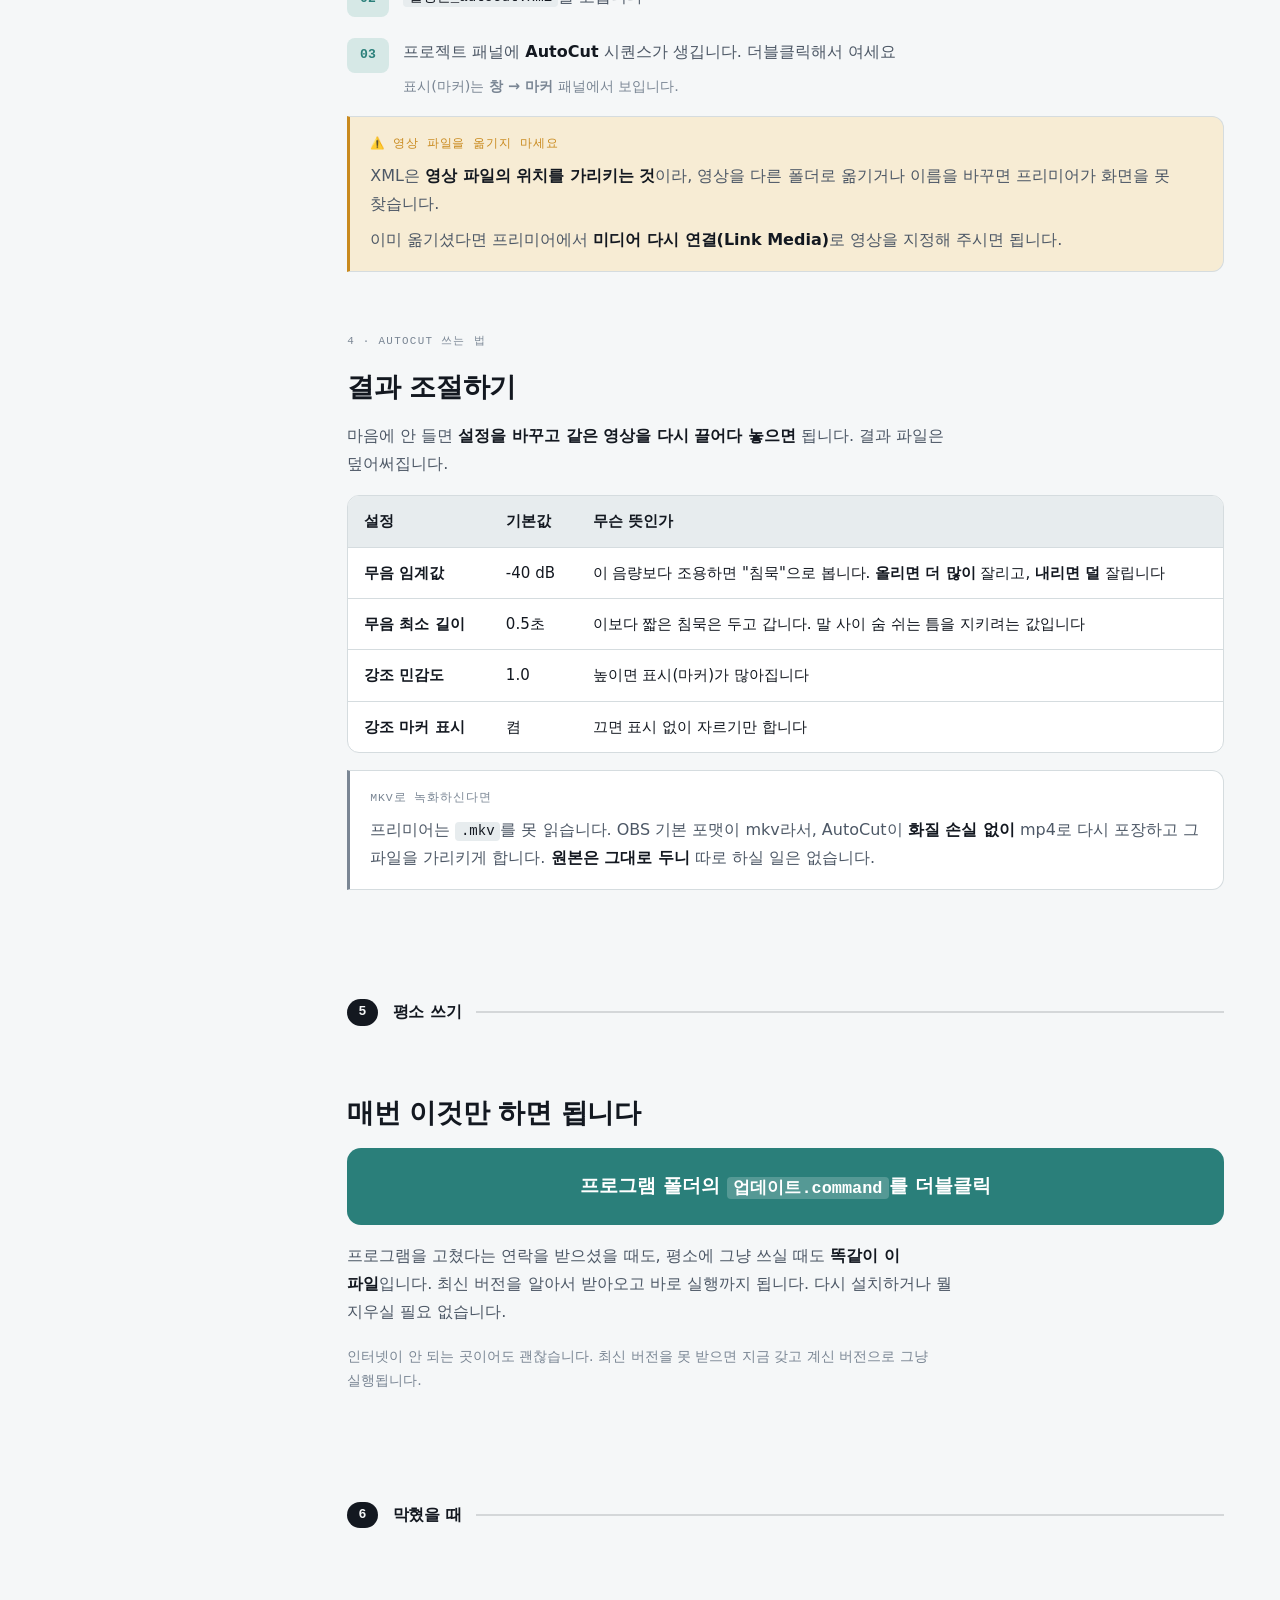
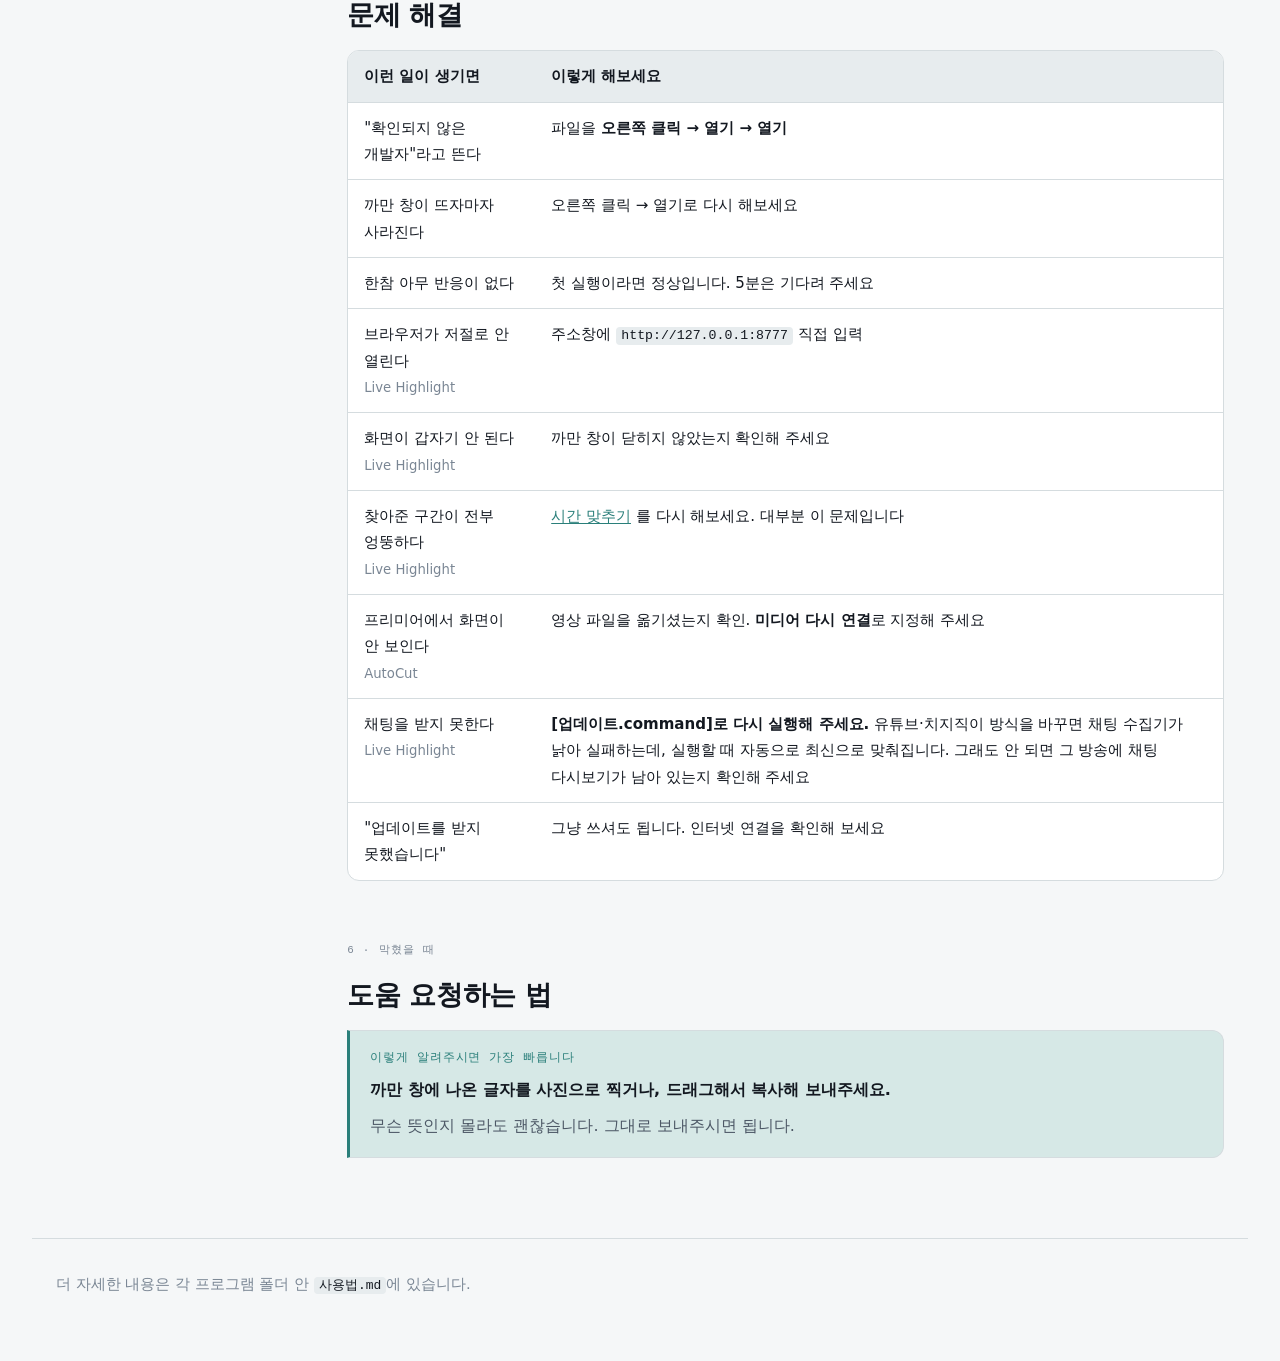
==== commit 90152039: "아이콘 다시 그림 — 폰트 글리프 대신 직접 벡터로 이전 아이콘은 폰트 글리프를 그대로 썼다. 이모지는 맥 버전마다 모양이 달라지고 한쪽은 컬러 이모지라 두 아이콘이 한 세트로 보" ====
--- a/시작하기.html
+++ b/시작하기.html
@@ -727,13 +727,23 @@
       </p>
 
       <div class="screen"><b>서류 › 영상편집도구 ›</b>
-   📁 <span class="c">AutoCut</span>          ← ✂️ 조용한 부분 잘라내기
-   📁 <span class="c">LiveHighlight</span>    ← 🔍 재밌는 구간 찾기</div>
+   🟩 <span class="c">AutoCut</span>              ← ✂️ 눌러서 실행 (조용한 부분 잘라내기)
+   🟧 <span class="c">Live Highlight</span>       ← 🔍 눌러서 실행 (재밌는 구간 찾기)
+   📁 AutoCut / LiveHighlight    ← 프로그램 파일이 들어 있는 폴더</div>
 
       <p class="prose">
         이 폴더는 <strong>서류(Documents) 폴더 안 "영상편집도구"</strong>에 만들어집니다.
-        자주 쓰실 거면 이 폴더를 Finder 사이드바에 끌어다 놓으시면 편합니다.
-      </p>
+        <strong>색깔 아이콘 두 개가 실행 버튼입니다.</strong> 더블클릭하면 바로 켜집니다.
+      </p>
+
+      <div class="callout is-key">
+        <p class="callout-label">한 번만 해두면 편한 것</p>
+        <p class="prose">
+          아이콘을 <strong>화면 아래 Dock 으로 끌어다 놓으세요.</strong>
+          그러면 다음부터는 이 폴더를 열 필요 없이 Dock 에서 바로 켤 수 있습니다.
+          자주 쓰실 거라면 이게 가장 편합니다.
+        </p>
+      </div>
     </section>
 
     <section id="run">
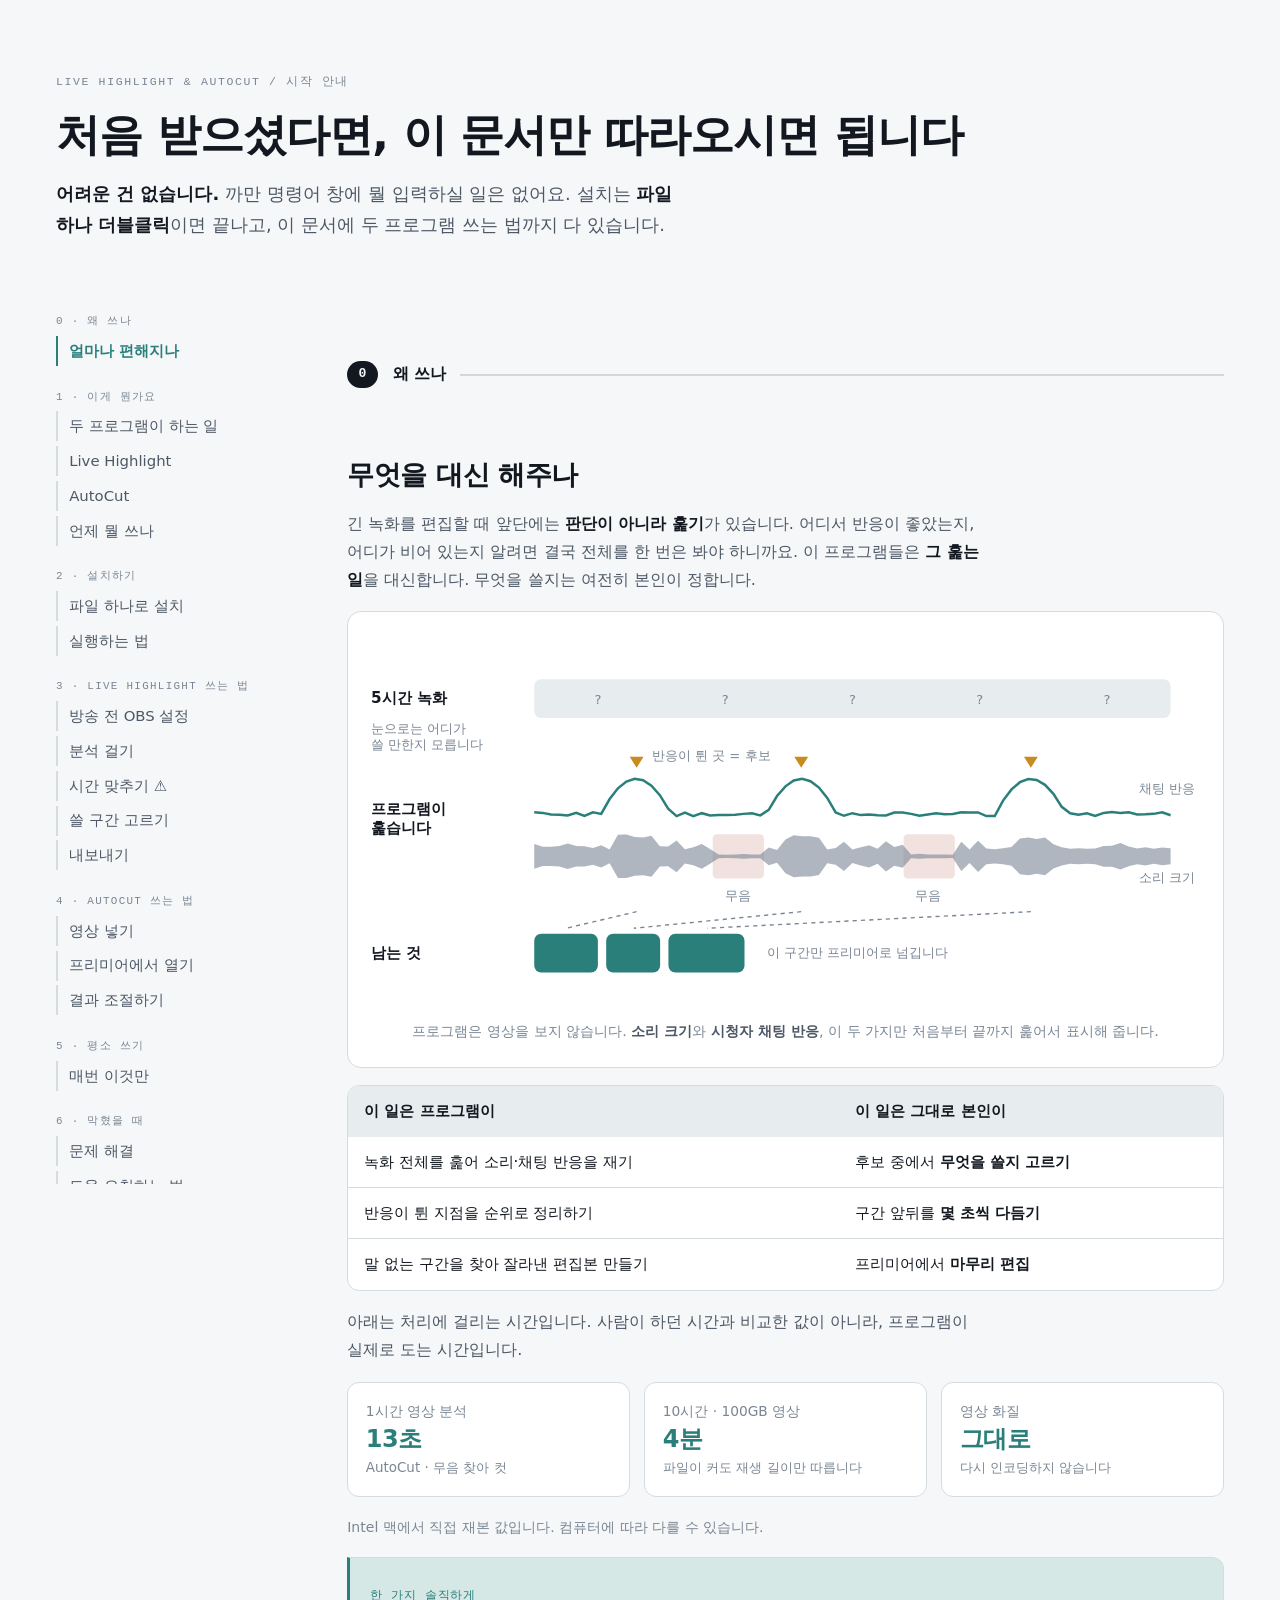
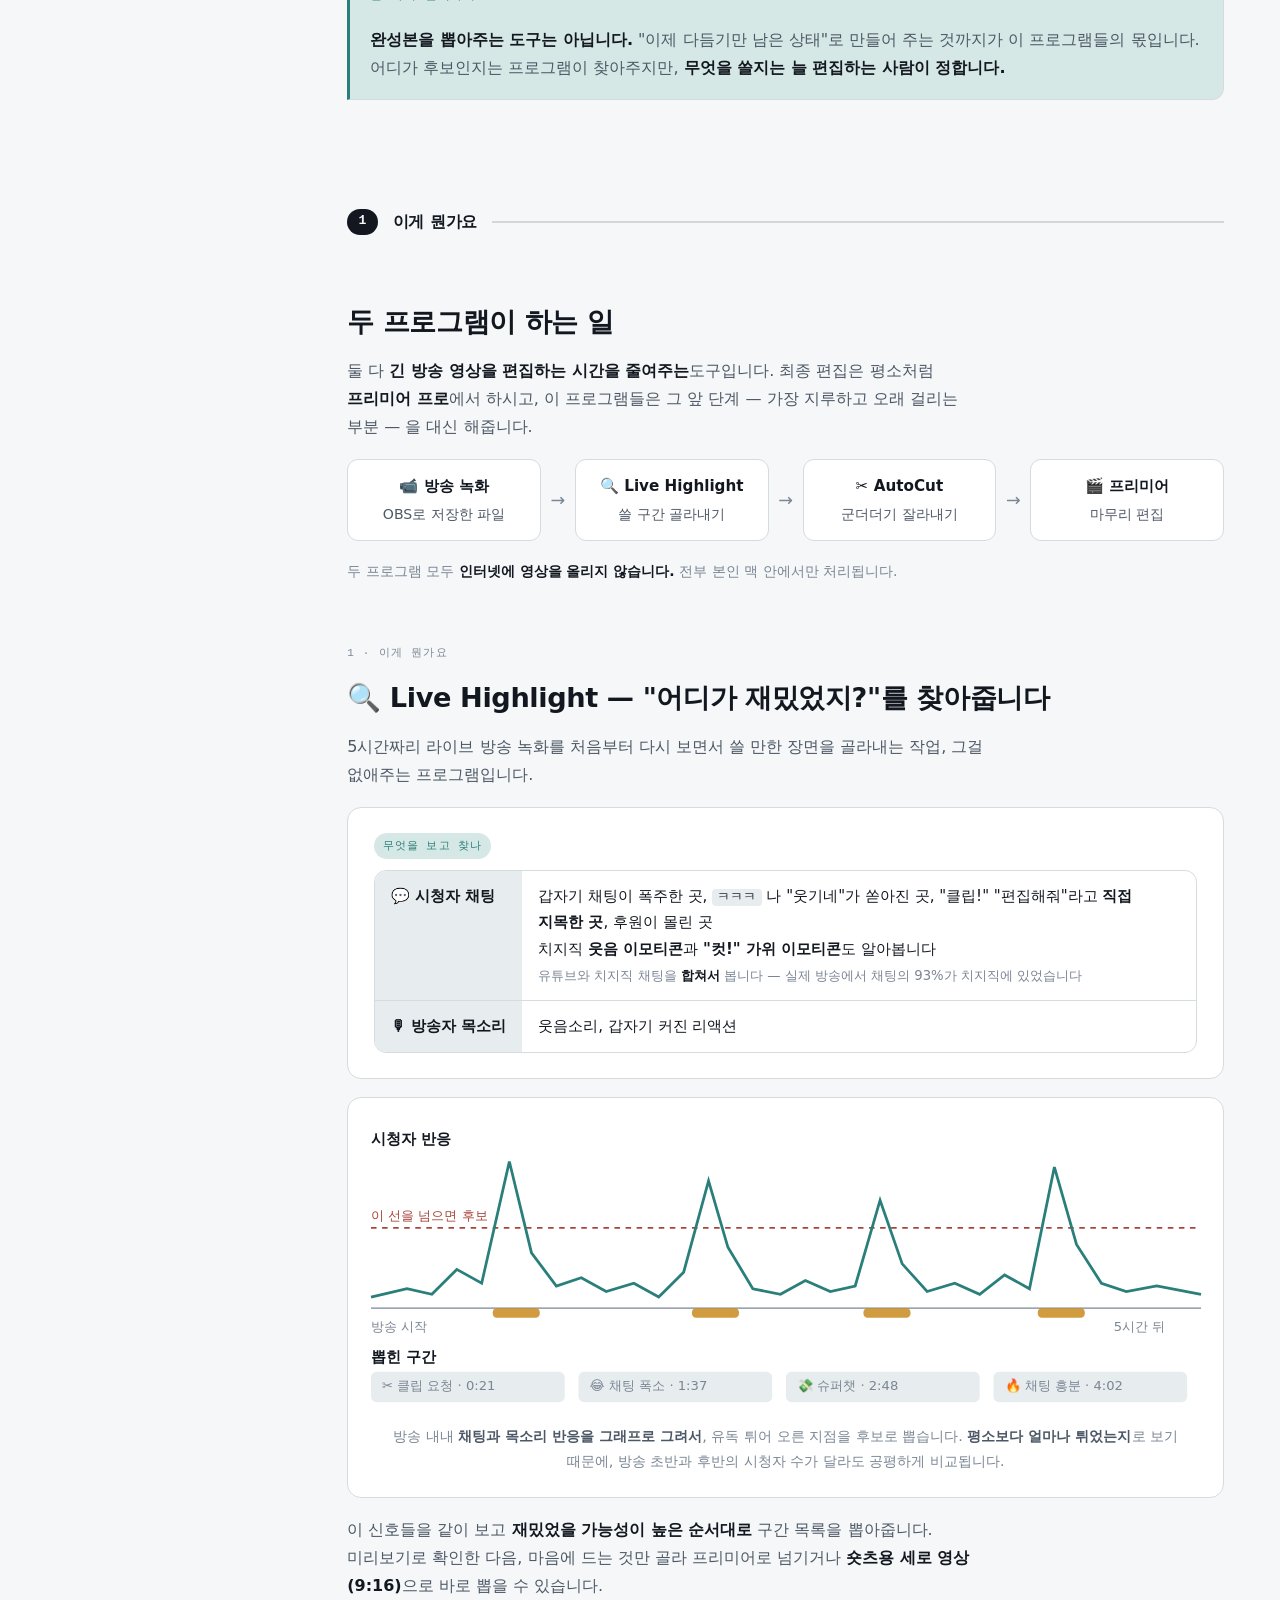
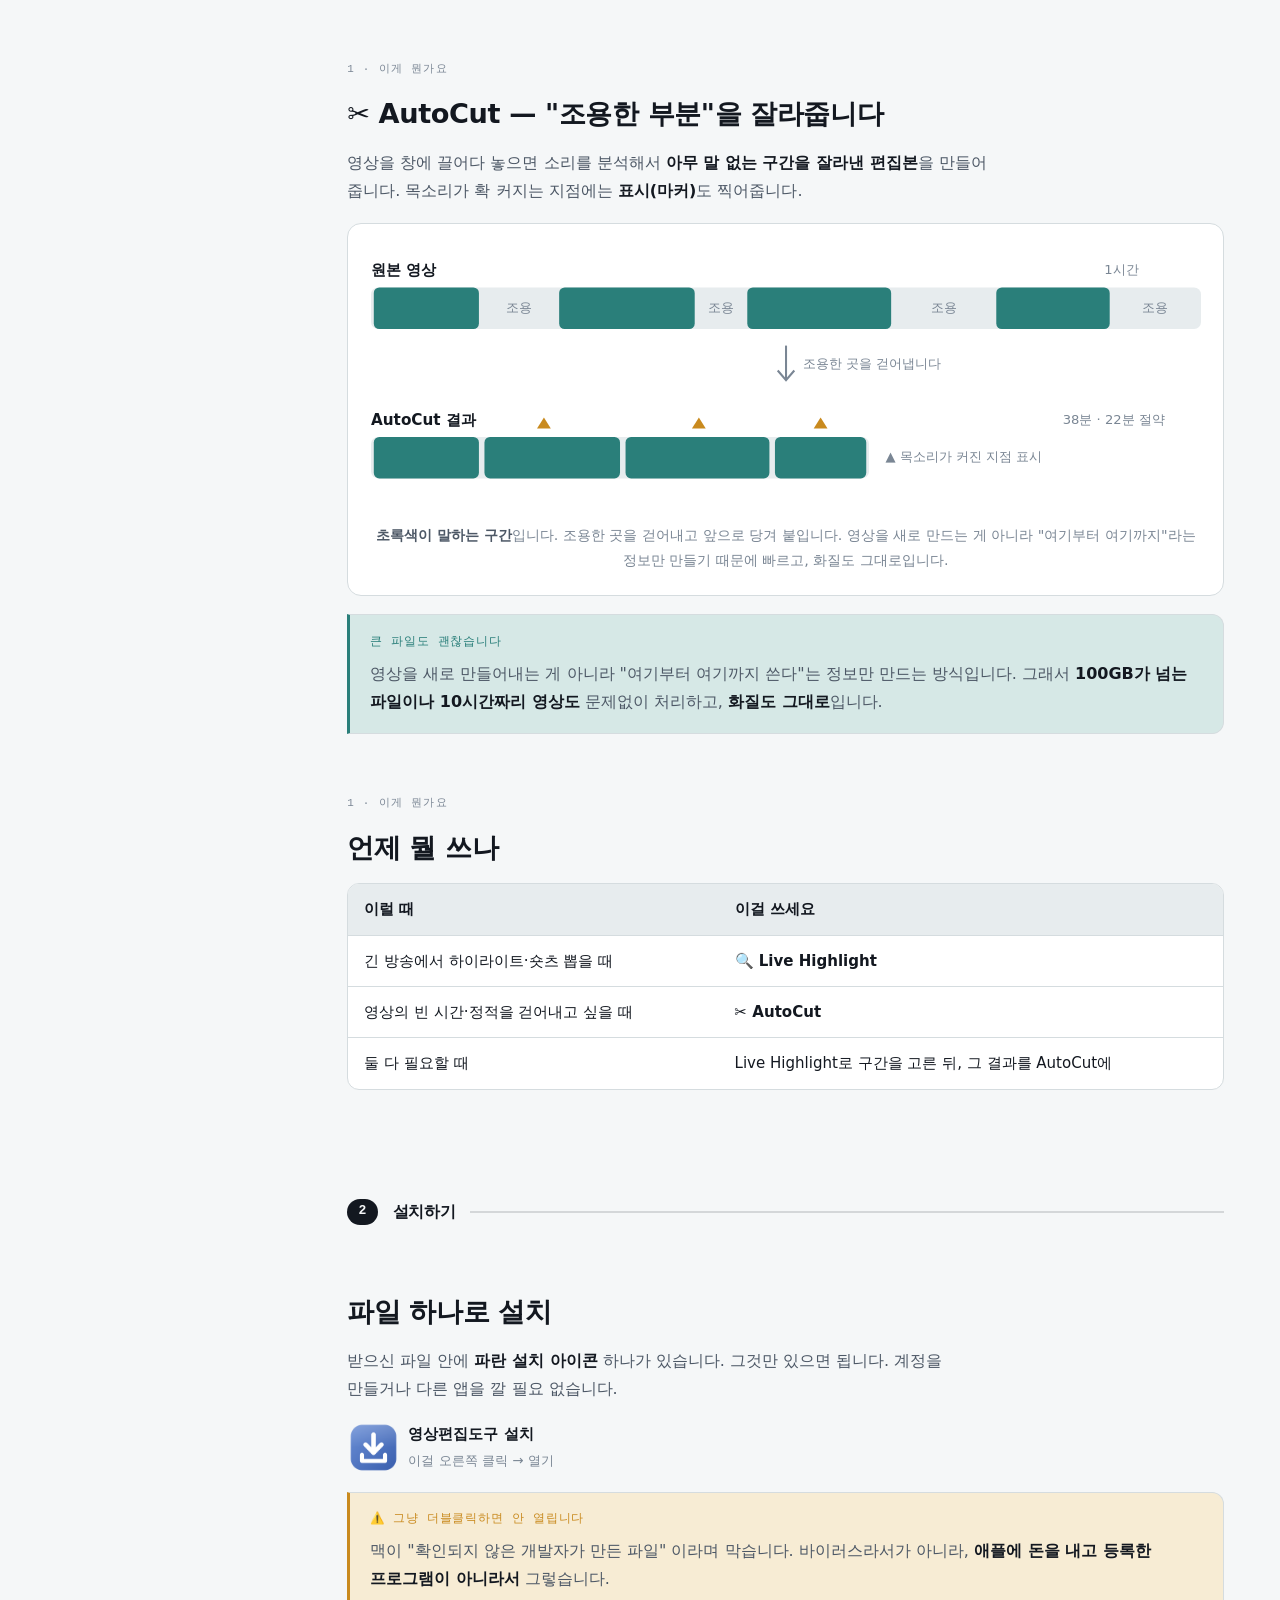
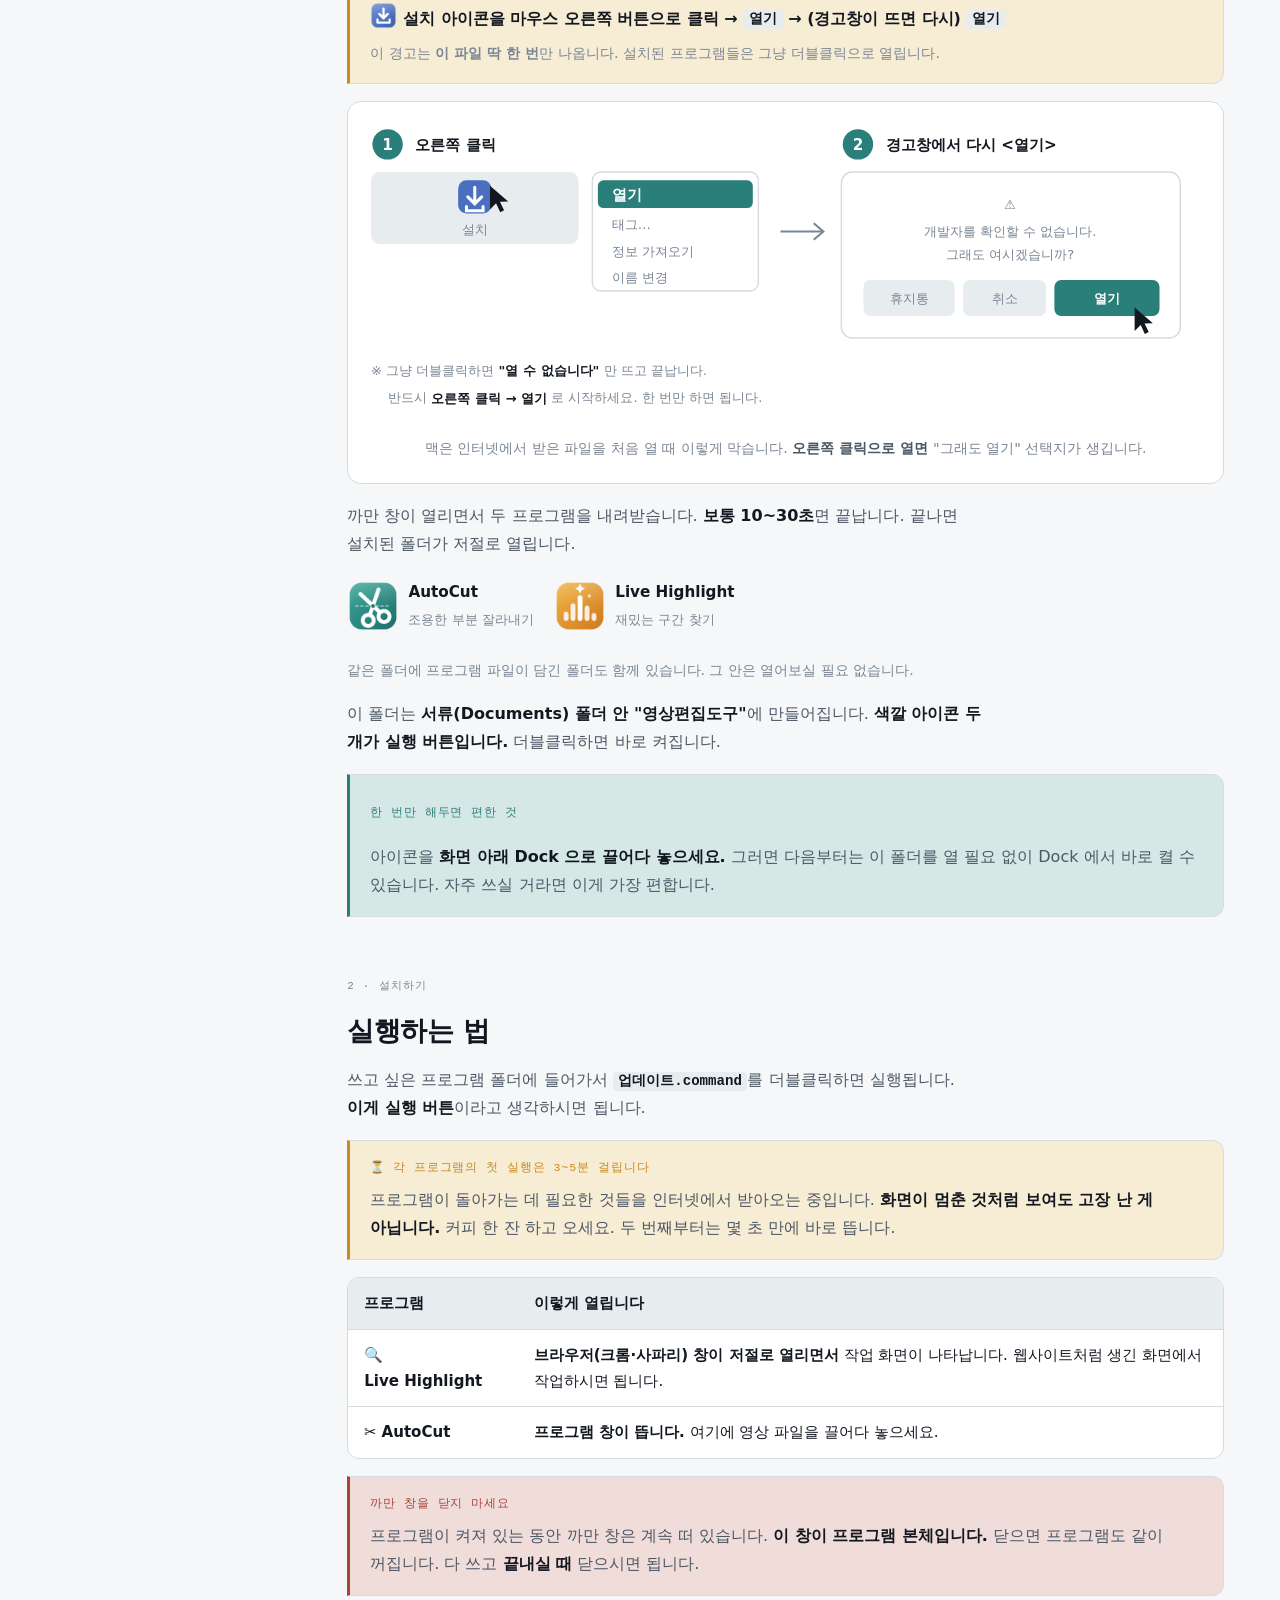
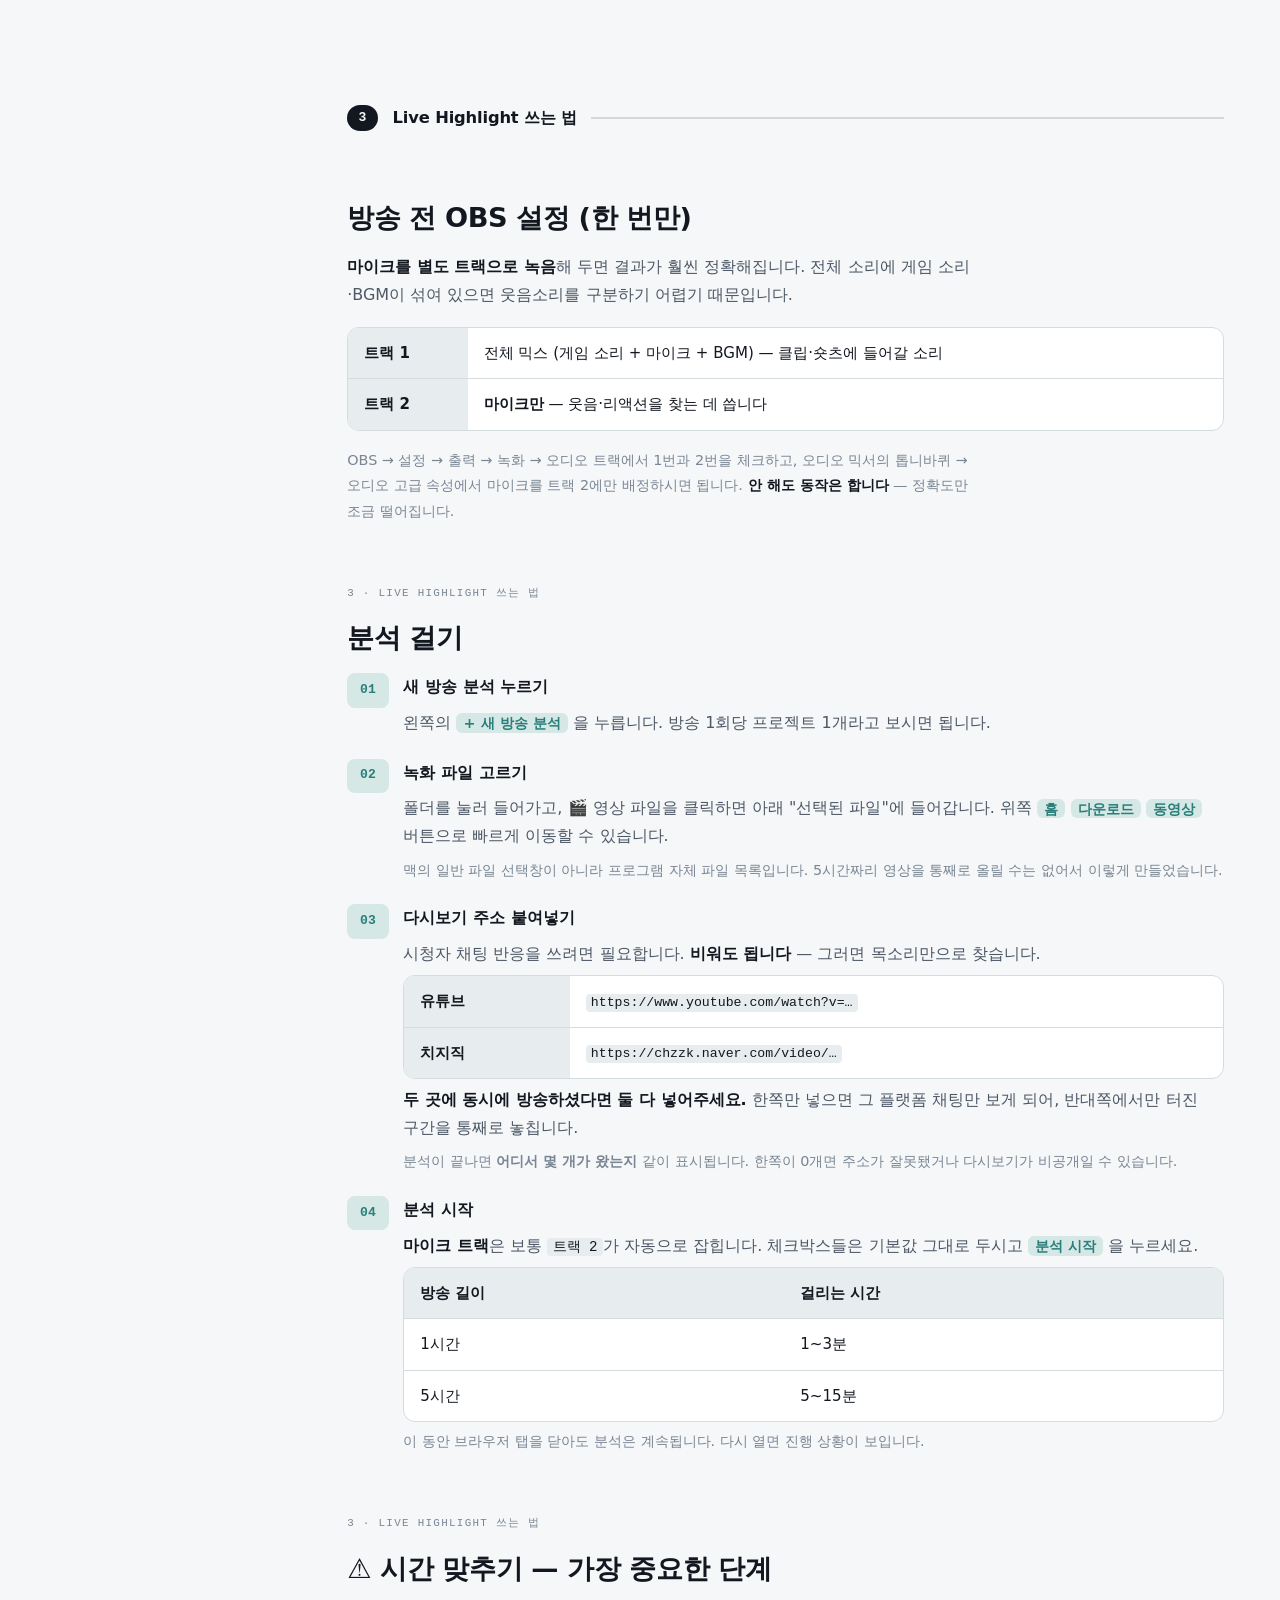
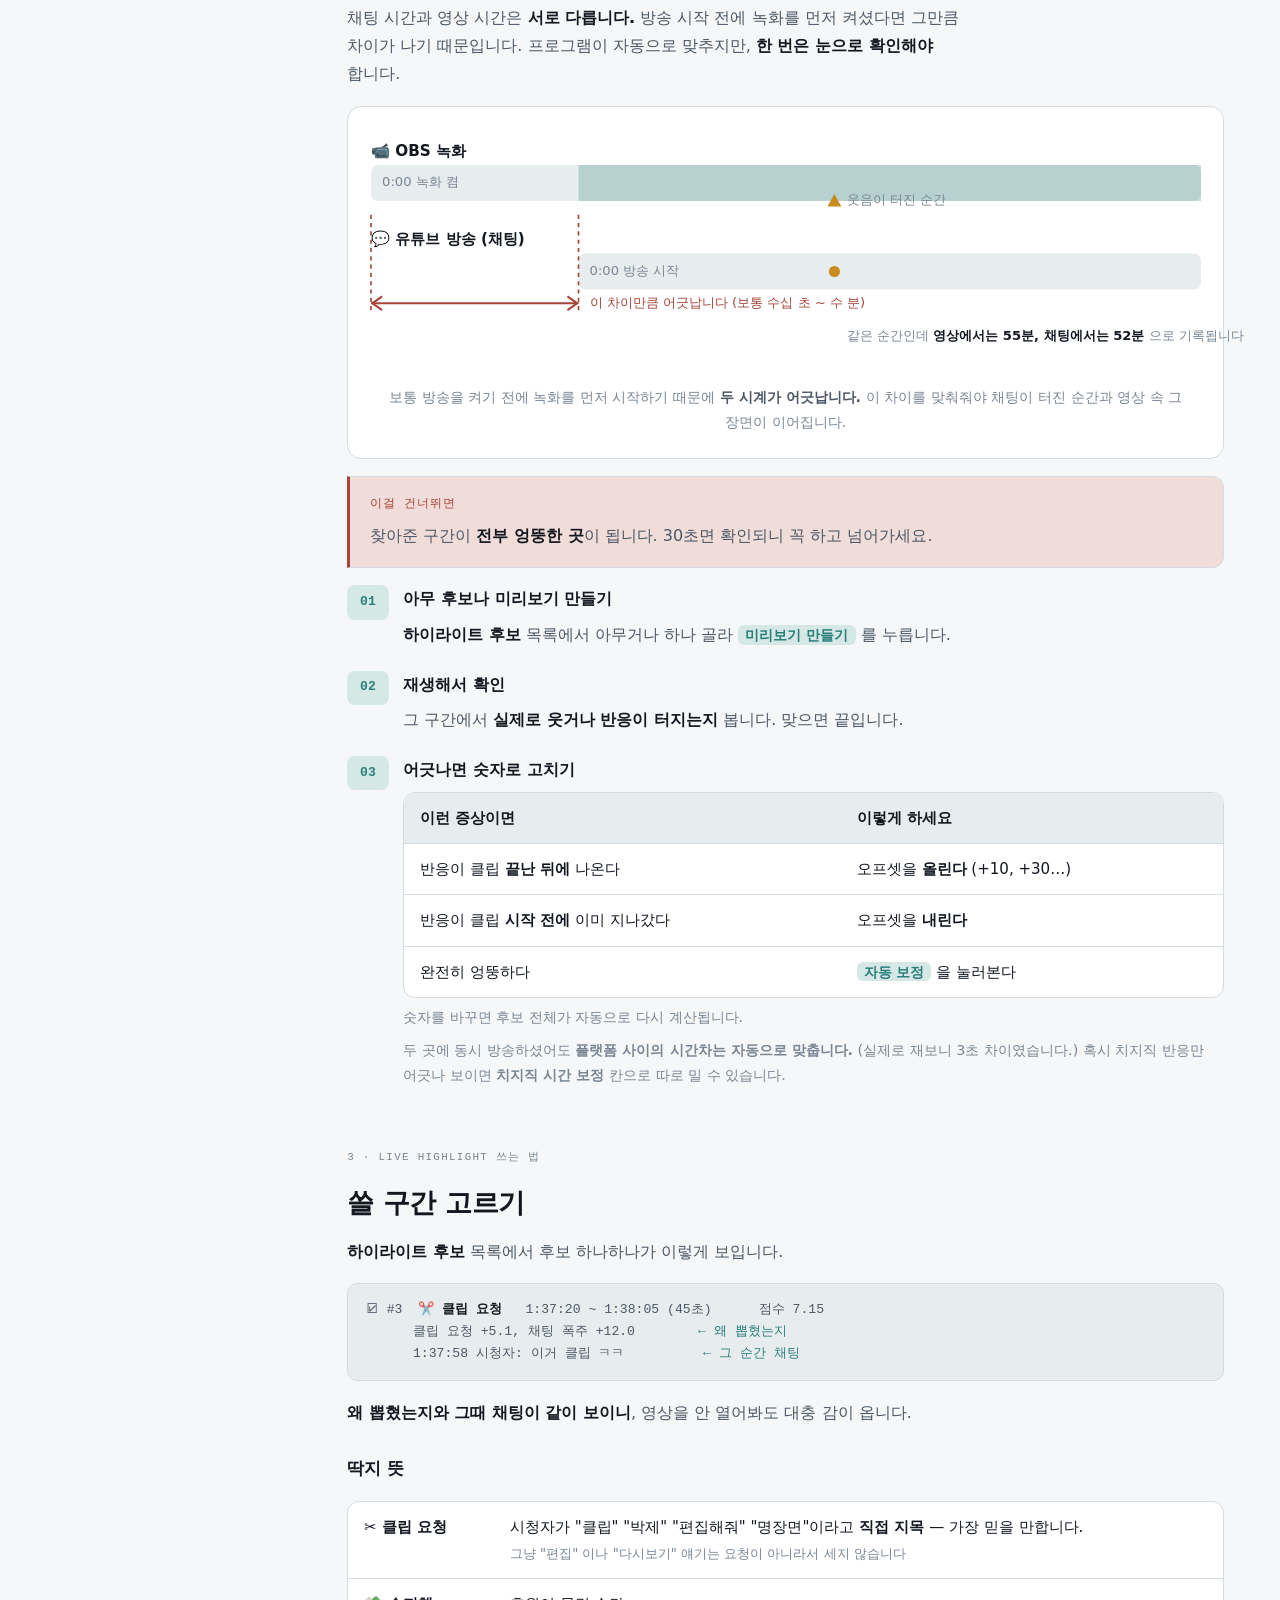
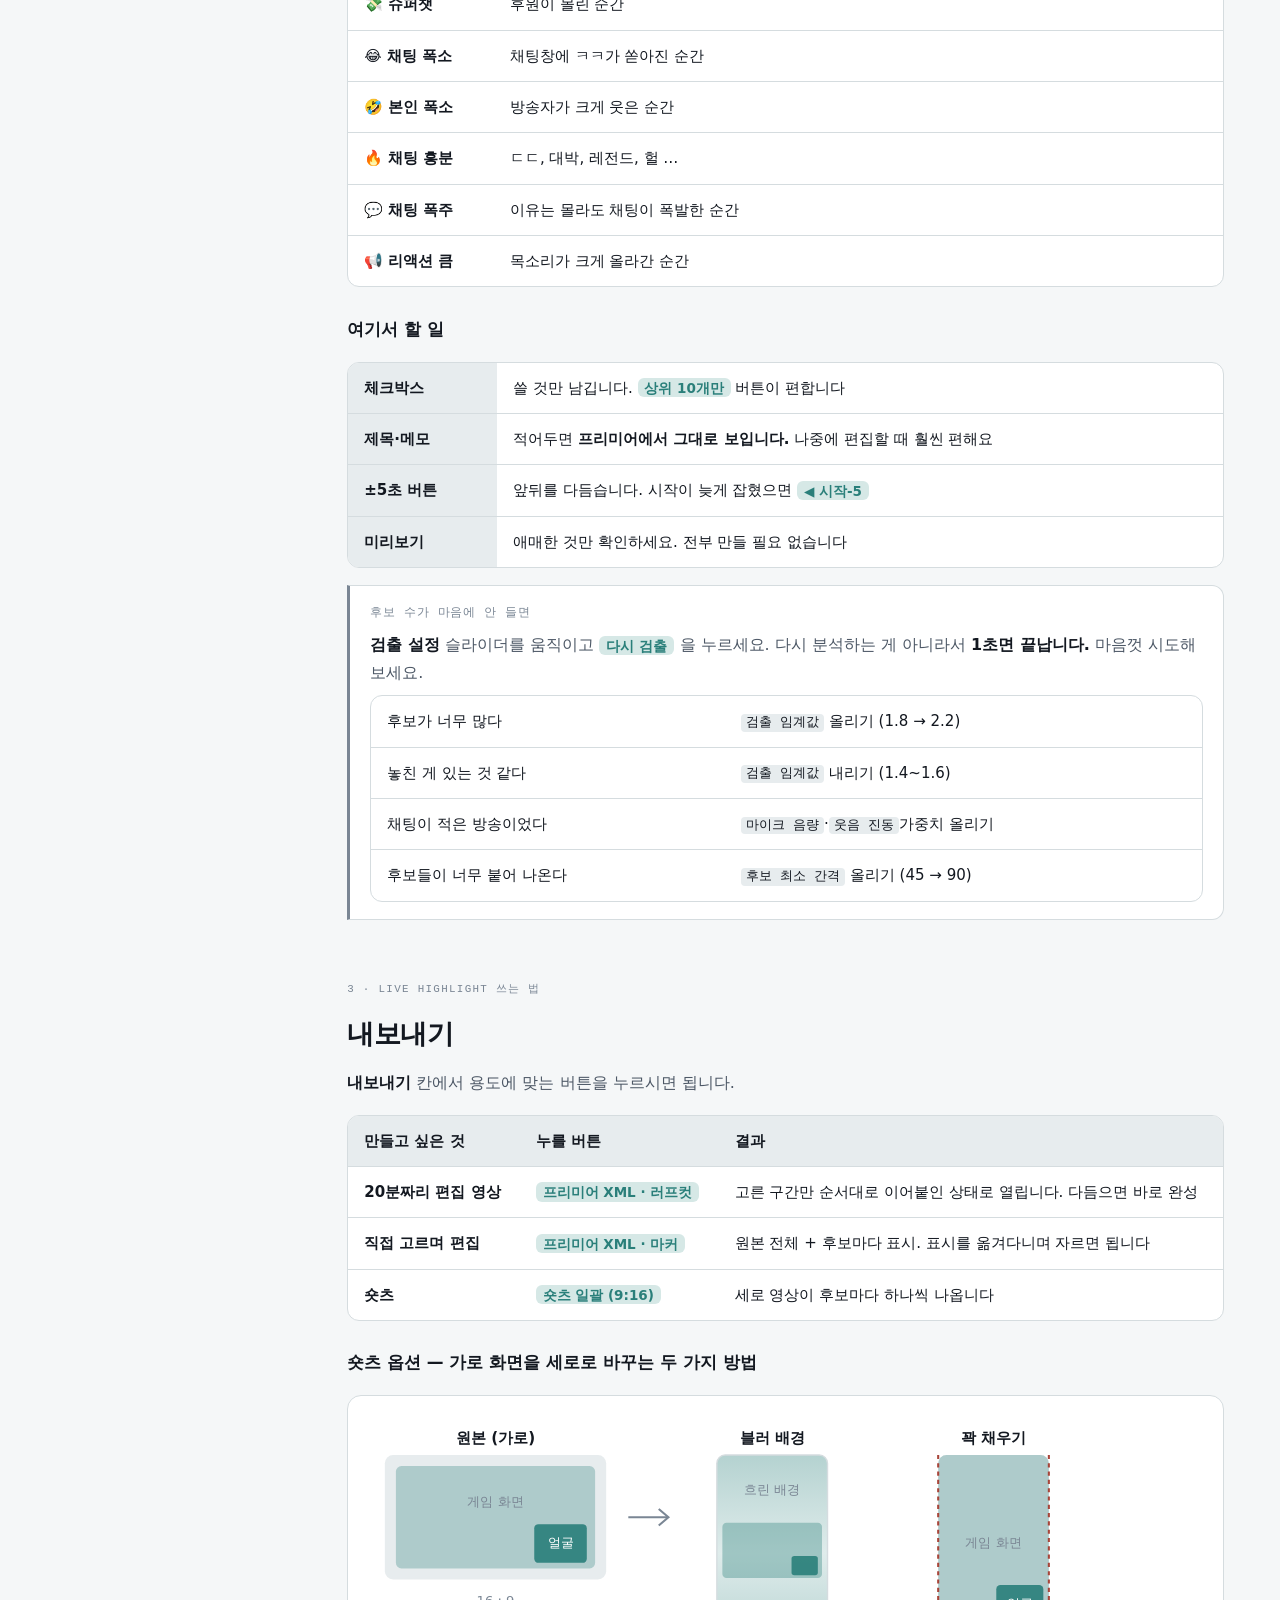
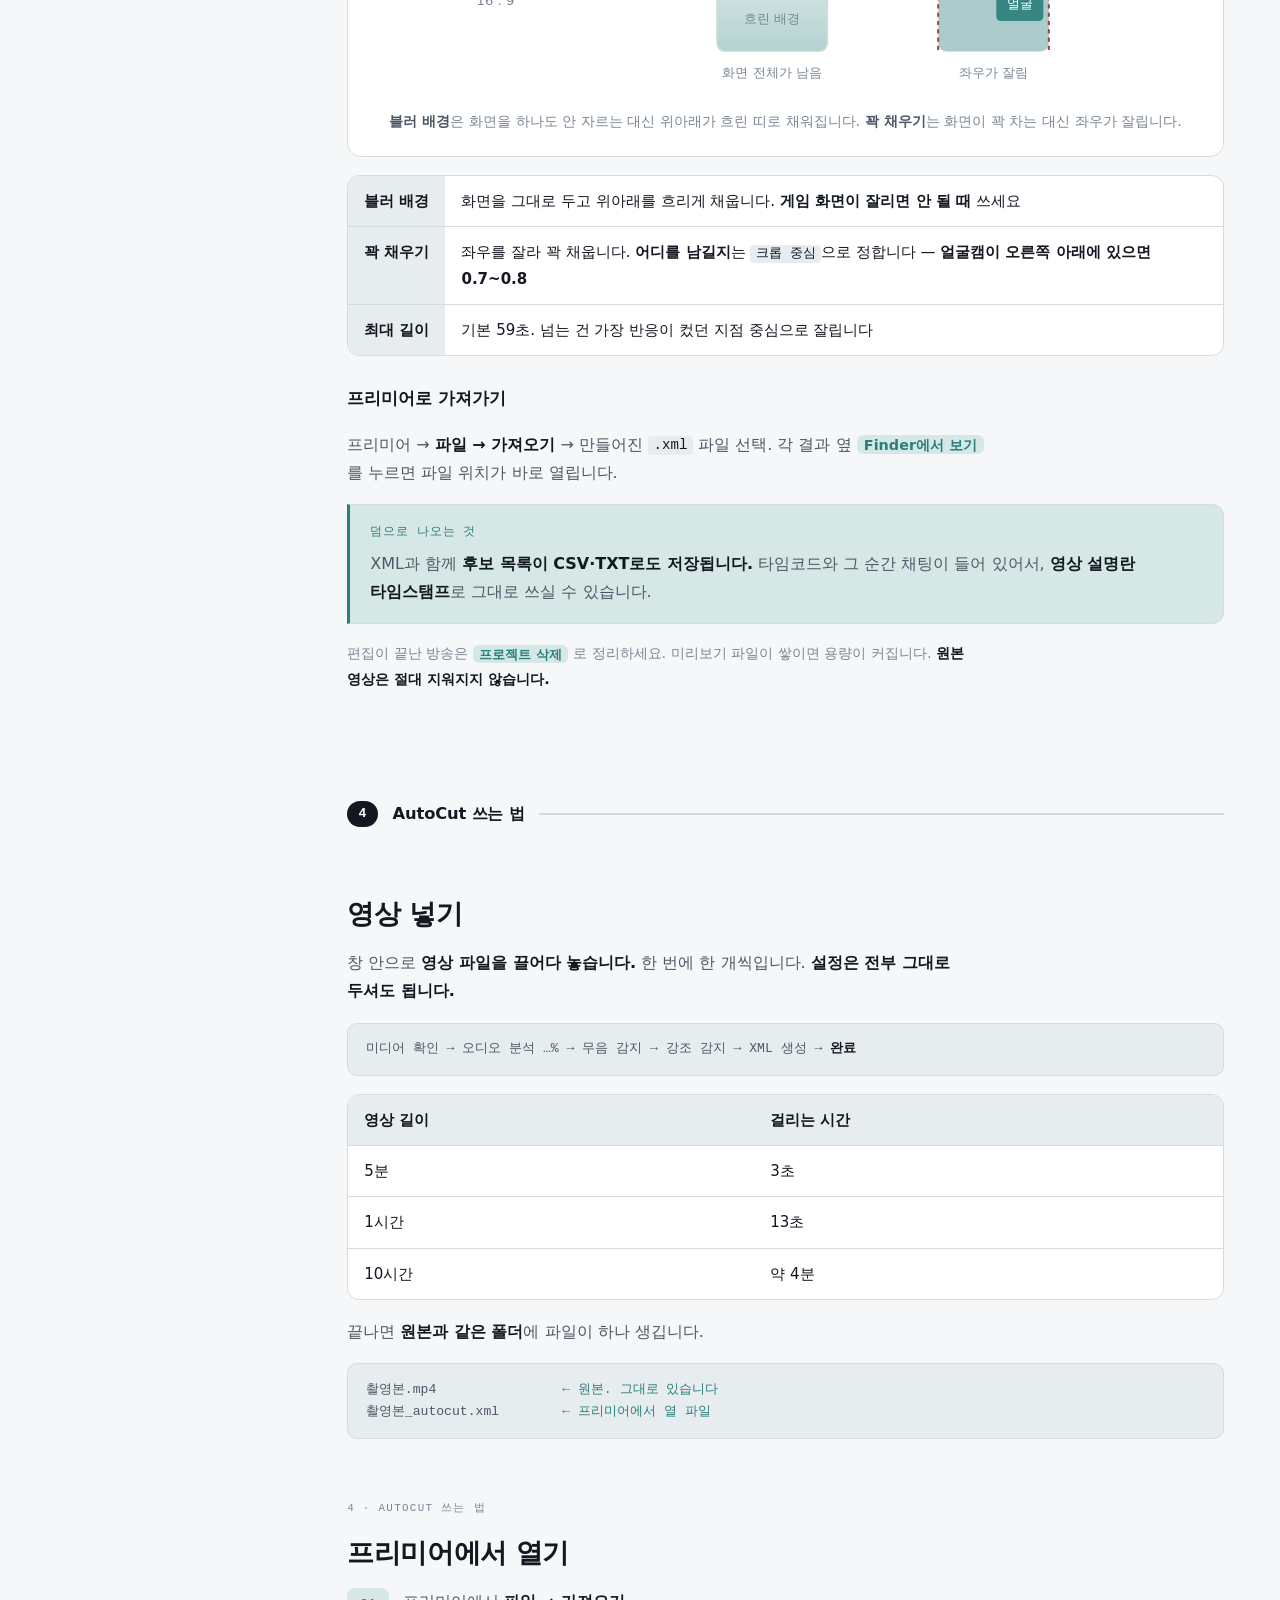
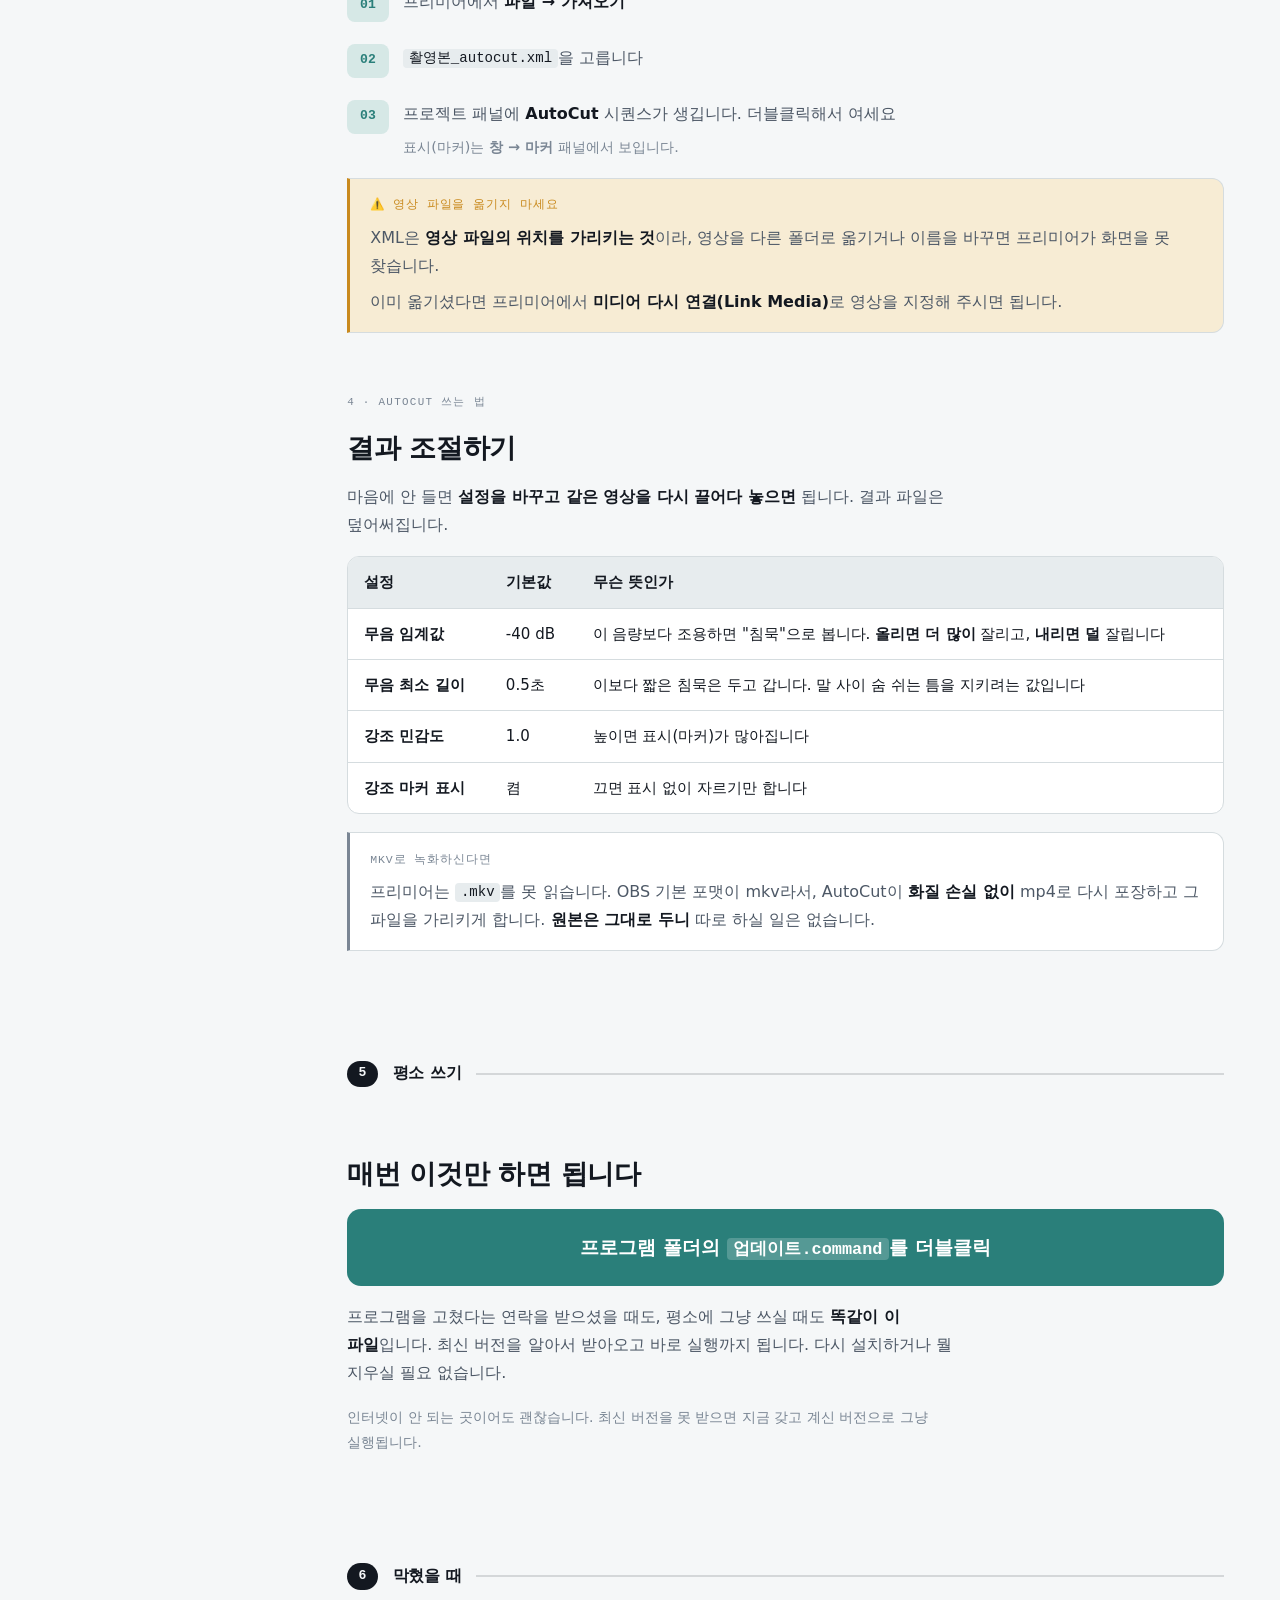
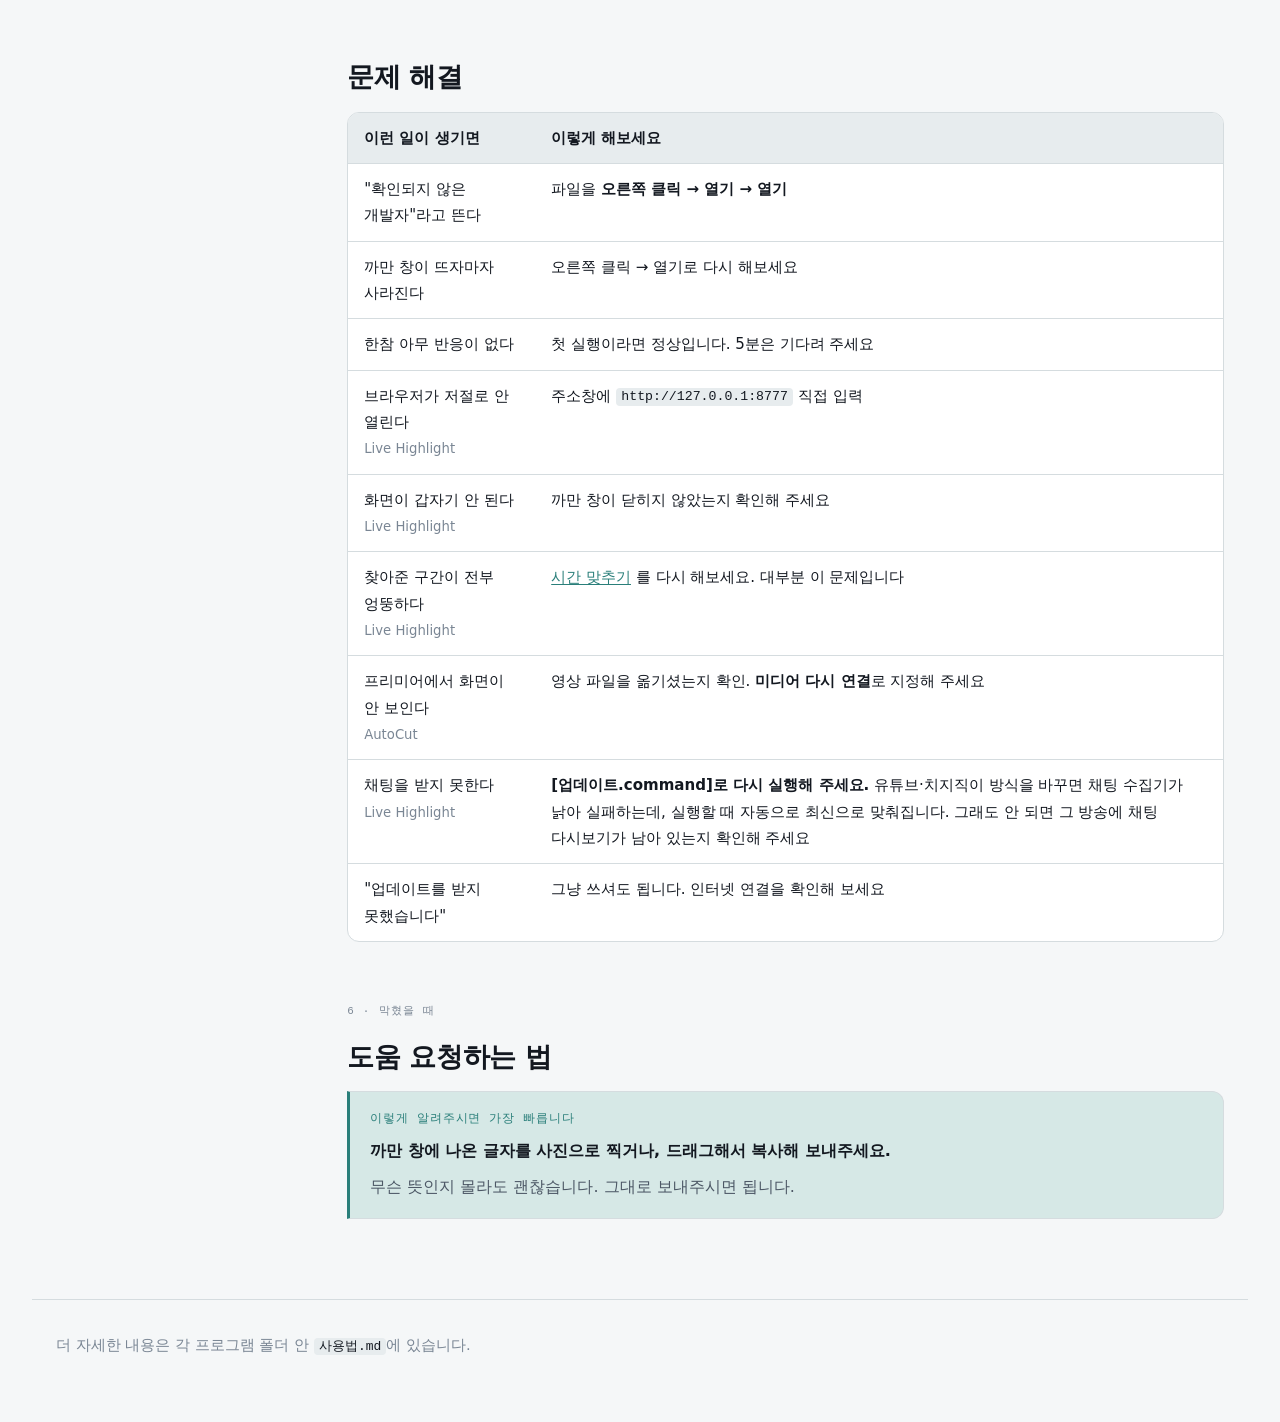
==== commit 2b1c9e83: "받는 분 폴더에는 실제로 필요한 것만 두고, 설치 파일에도 아이콘을 붙인다 지금까지는 저장소 전체를 내려받아 받는 분 폴더에 README·tests·docs·spec 같은 개발용 " ====
--- a/시작하기.html
+++ b/시작하기.html
@@ -138,6 +138,20 @@
     background: var(--keep-soft); color: var(--keep);
     padding: 0.2rem 0.55rem; border-radius: 999px;
   }
+
+  /* 실제 앱 아이콘 — 안내문 안에서 파일과 그림을 눈으로 잇기 위해 넣는다 */
+  .ico {
+    display: inline-block; vertical-align: -0.32em;
+    width: 1.7em; height: 1.7em; background-size: contain;
+    background-repeat: no-repeat; background-position: center;
+  }
+  .ico.lg { width: 3.4em; height: 3.4em; vertical-align: -1.1em; }
+  .ico-install { background-image: url([data-uri]); }
+  .ico-ac      { background-image: url([data-uri]); }
+  .ico-lh      { background-image: url([data-uri]); }
+  .iconrow { display: flex; flex-wrap: wrap; gap: 1.25rem; align-items: center; }
+  .iconrow div { display: flex; align-items: center; gap: 0.6rem; font-size: 0.95rem; }
+  .iconrow b { color: var(--ink); }
 
   /* 파트 구분선 — 큰 단위가 바뀌는 지점을 눈에 띄게 */
   .part {
@@ -649,9 +663,14 @@
       <p class="sec-kicker">2 · 설치하기</p>
       <h2>파일 하나로 설치</h2>
       <p class="prose">
-        받으신 <strong><code>설치.command</code></strong> 파일 하나만 있으면 됩니다.
+        받으신 파일 안에 <strong>파란 설치 아이콘</strong> 하나가 있습니다. 그것만 있으면 됩니다.
         계정을 만들거나 다른 앱을 깔 필요 없습니다.
       </p>
+
+      <div class="iconrow">
+        <div><span class="ico lg ico-install"></span>
+          <span><b>영상편집도구 설치</b><br><span class="muted">이걸 오른쪽 클릭 → 열기</span></span></div>
+      </div>
 
       <div class="callout is-warn">
         <span class="callout-label">⚠️ 그냥 더블클릭하면 안 열립니다</span>
@@ -660,8 +679,8 @@
           바이러스라서가 아니라, <strong>애플에 돈을 내고 등록한 프로그램이 아니라서</strong> 그렇습니다.
         </p>
         <p class="prose">
-          <strong><code>설치.command</code>를 마우스 오른쪽 버튼으로 클릭 → <code>열기</code> →
-          (경고창이 뜨면 다시) <code>열기</code></strong>
+          <strong><span class="ico ico-install"></span> 설치 아이콘을 마우스 오른쪽 버튼으로 클릭 →
+          <code>열기</code> → (경고창이 뜨면 다시) <code>열기</code></strong>
         </p>
         <p class="step-note">이 경고는 <strong>이 파일 딱 한 번</strong>만 나옵니다.
           설치된 프로그램들은 그냥 더블클릭으로 열립니다.</p>
@@ -675,8 +694,12 @@
           <text class="s-t b" x="32" y="15">오른쪽 클릭</text>
 
           <rect class="s-bg" x="0" y="34" width="150" height="52" rx="6"/>
-          <text class="s-t sm mid" x="75" y="51">📄</text>
-          <text class="s-t sm mid" x="75" y="72">설치.command</text>
+          <rect x="63" y="40" width="24" height="24" rx="6" fill="#4a6fc0"/>
+          <path d="M75 45 v11 M70 52 l5 5 l5 -5" stroke="#fff" stroke-width="2.2"
+                stroke-linecap="round" fill="none"/>
+          <path d="M69 59 v3 h12 v-3" stroke="#fff" stroke-width="2.2"
+                stroke-linecap="round" fill="none"/>
+          <text class="s-t sm mid" x="75" y="76">설치</text>
           <!-- 커서 — 파일 아이콘 위에 둔다 (글자와 겹치지 않게) -->
           <path class="s-ink" d="M86 44 l0 17 l4.4 -4.4 l3 6.4 l2.8 -1.3 l-3 -6.2 l6 -0.2 z"/>
 
@@ -726,10 +749,15 @@
         끝나면 설치된 폴더가 저절로 열립니다.
       </p>
 
-      <div class="screen"><b>서류 › 영상편집도구 ›</b>
-   🟩 <span class="c">AutoCut</span>              ← ✂️ 눌러서 실행 (조용한 부분 잘라내기)
-   🟧 <span class="c">Live Highlight</span>       ← 🔍 눌러서 실행 (재밌는 구간 찾기)
-   📁 AutoCut / LiveHighlight    ← 프로그램 파일이 들어 있는 폴더</div>
+      <div class="iconrow" style="margin:0.25rem 0 0.5rem">
+        <div><span class="ico lg ico-ac"></span>
+          <span><b>AutoCut</b><br><span class="muted">조용한 부분 잘라내기</span></span></div>
+        <div><span class="ico lg ico-lh"></span>
+          <span><b>Live Highlight</b><br><span class="muted">재밌는 구간 찾기</span></span></div>
+      </div>
+      <p class="prose muted">
+        같은 폴더에 프로그램 파일이 담긴 폴더도 함께 있습니다. 그 안은 열어보실 필요 없습니다.
+      </p>
 
       <p class="prose">
         이 폴더는 <strong>서류(Documents) 폴더 안 "영상편집도구"</strong>에 만들어집니다.
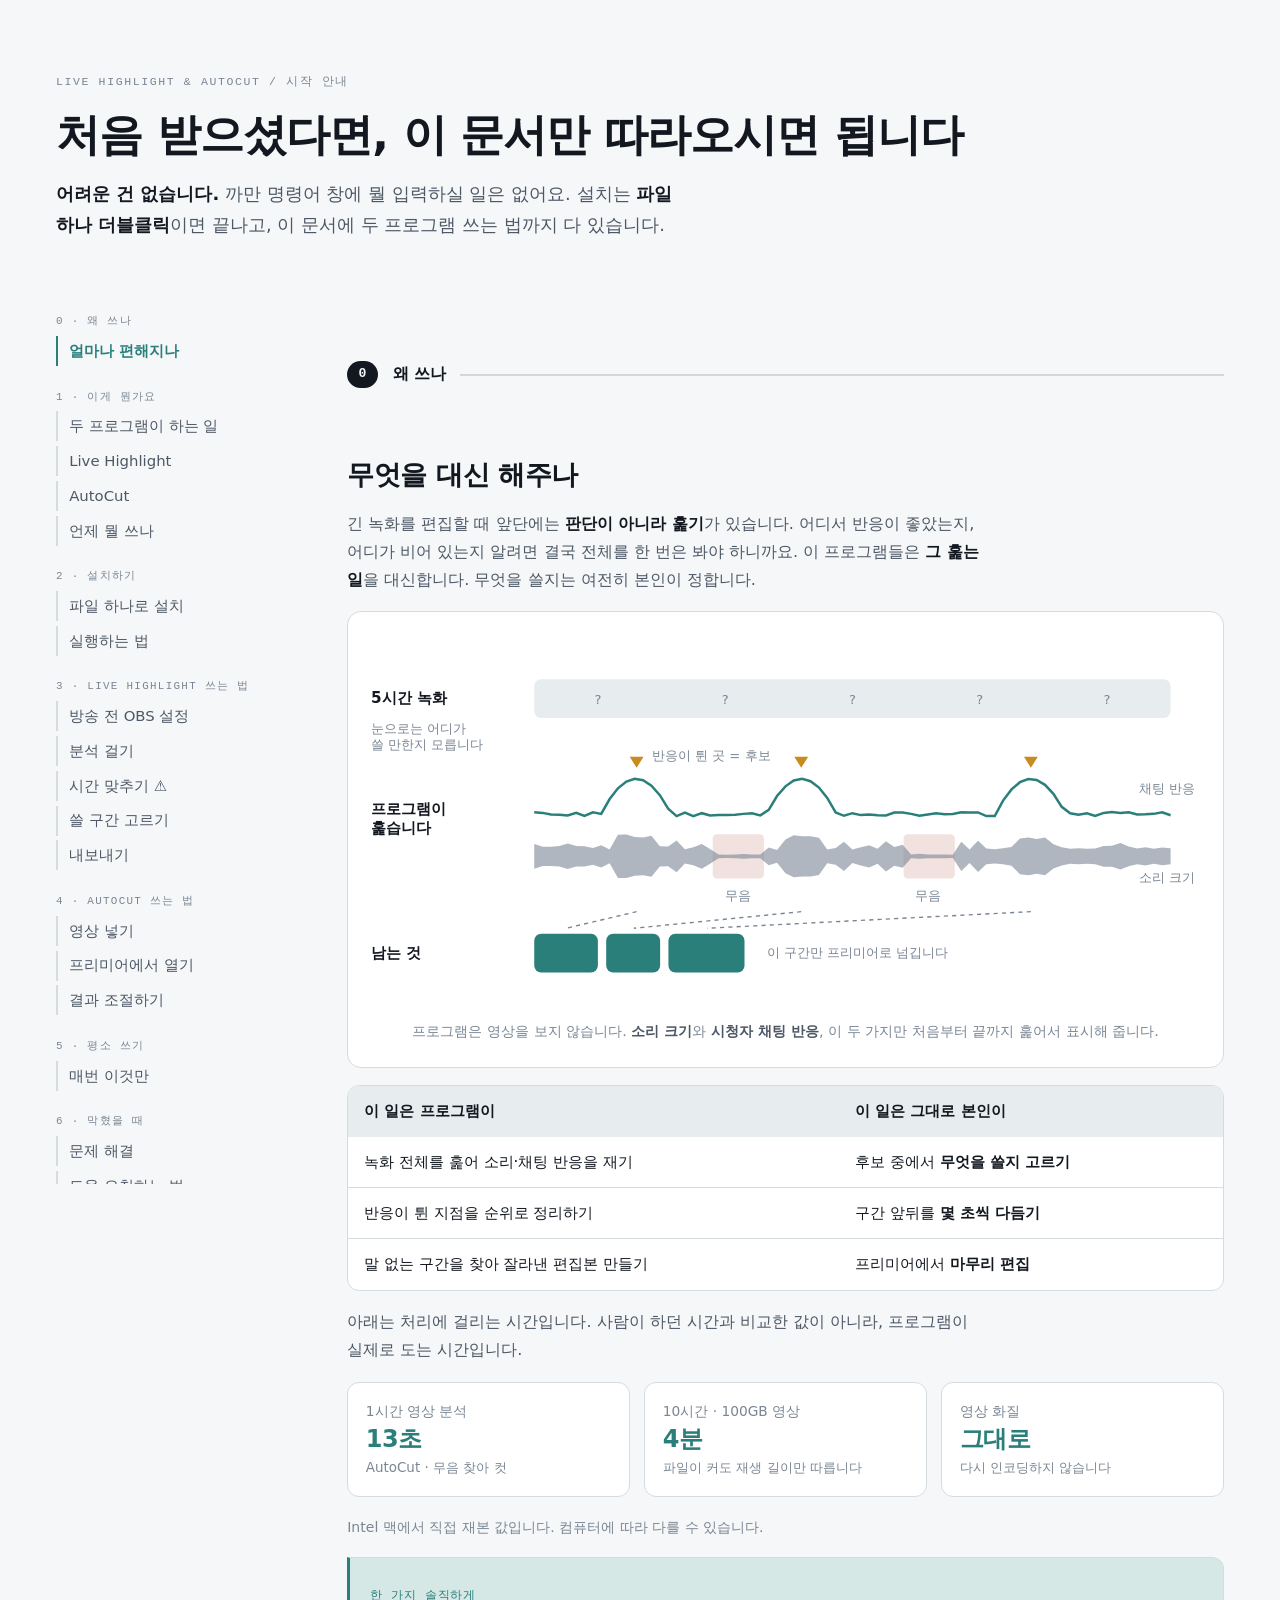
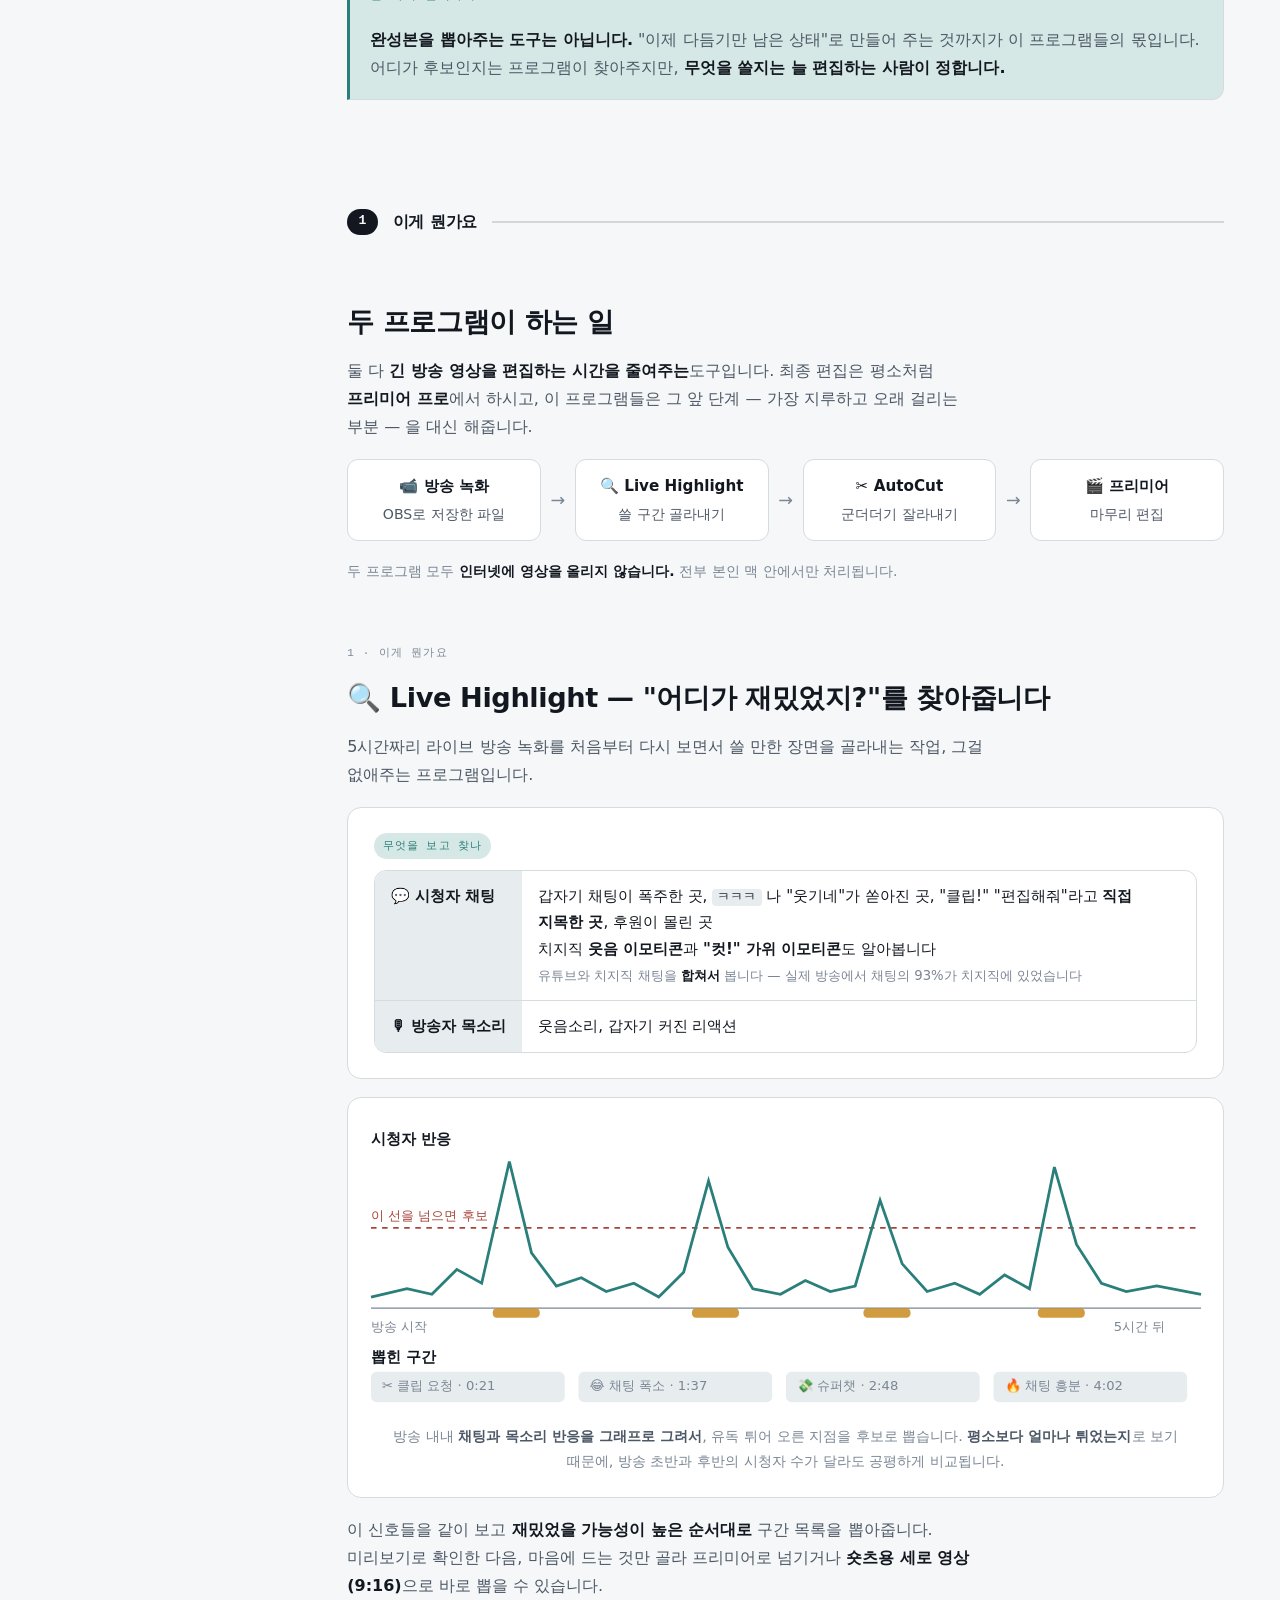
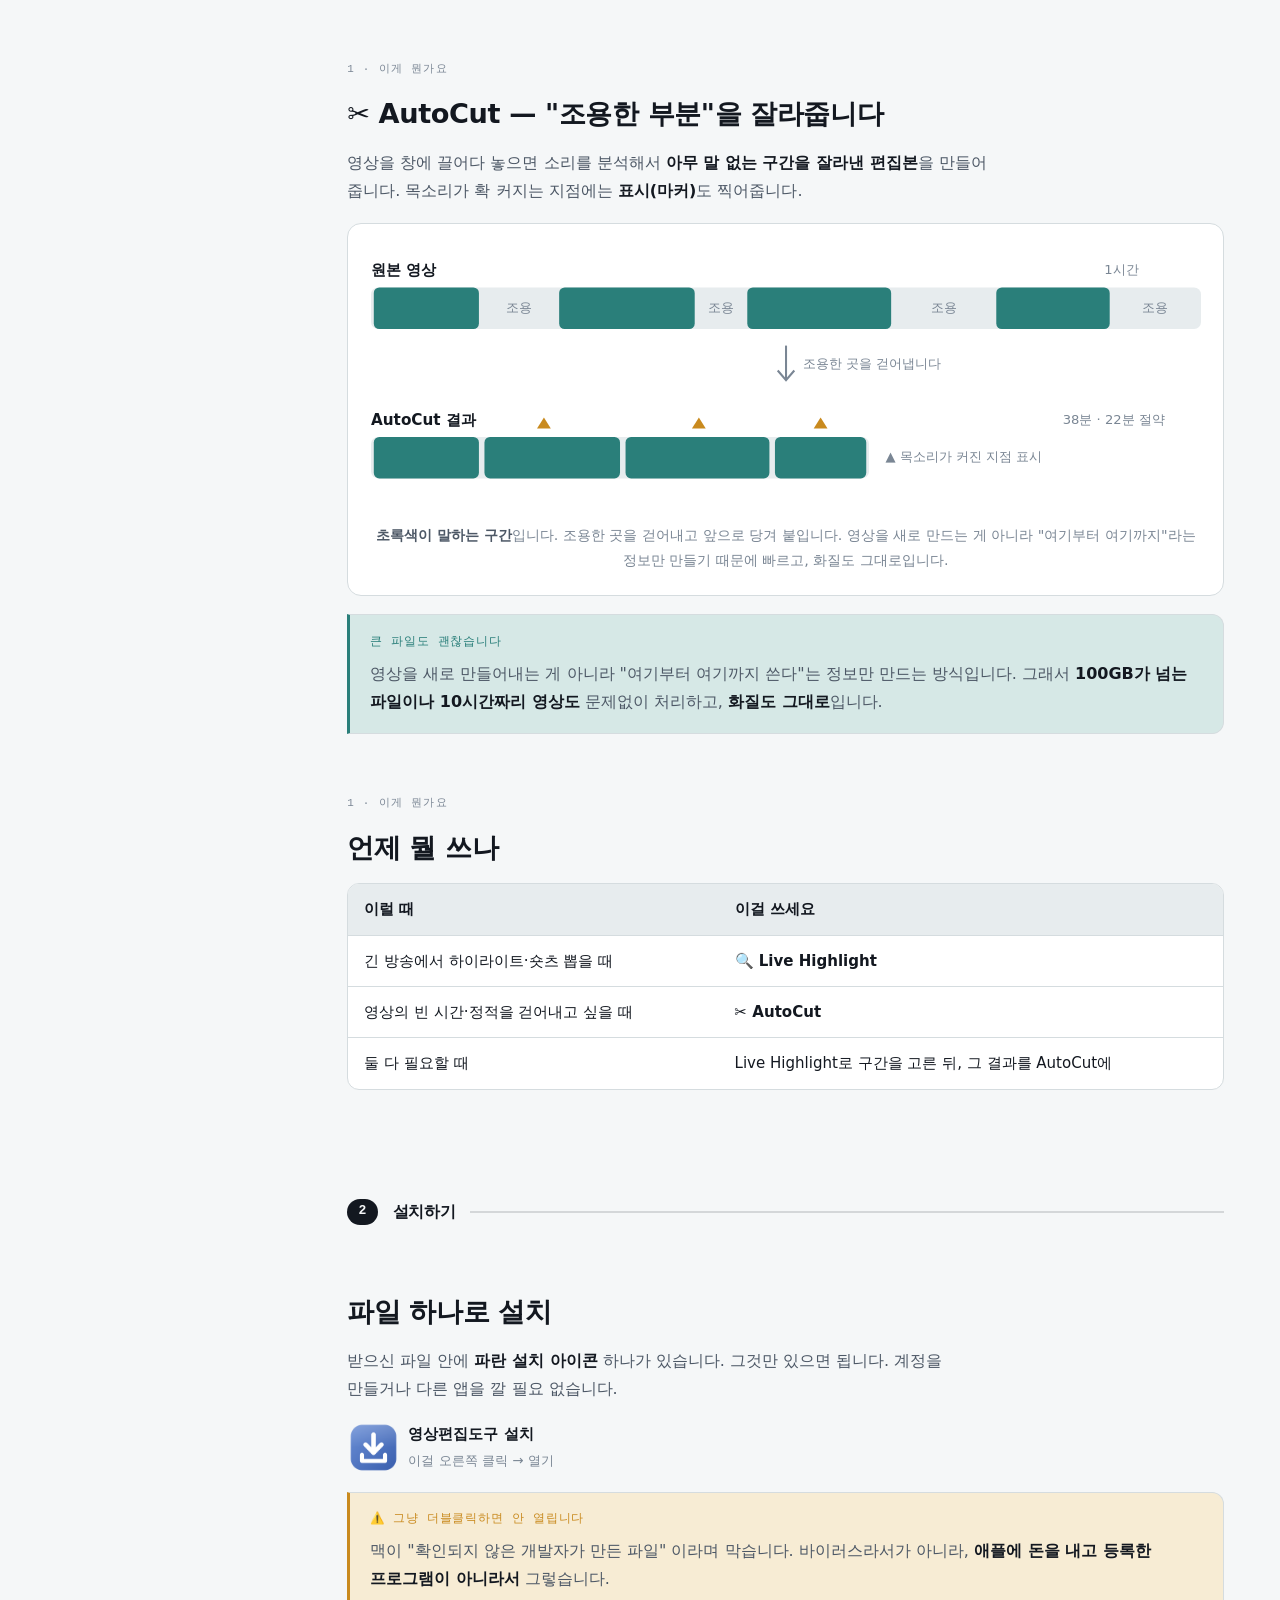
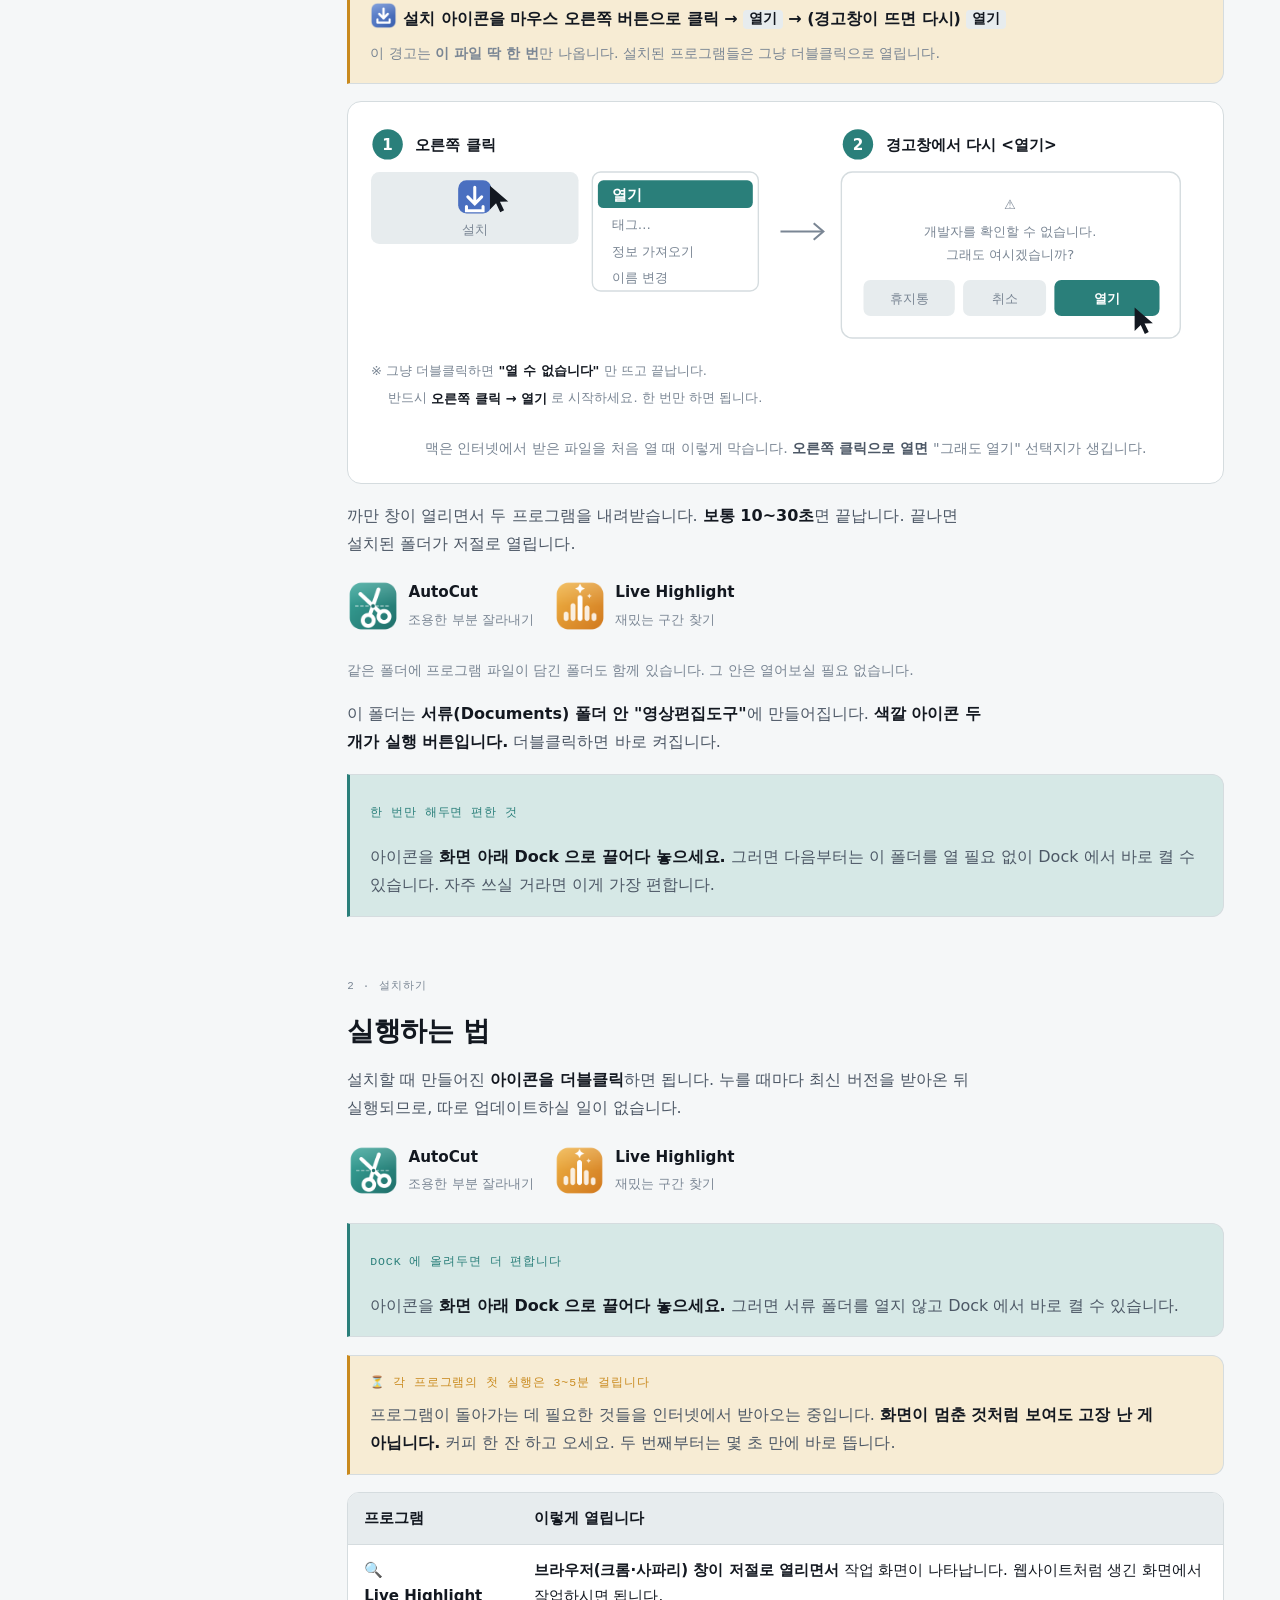
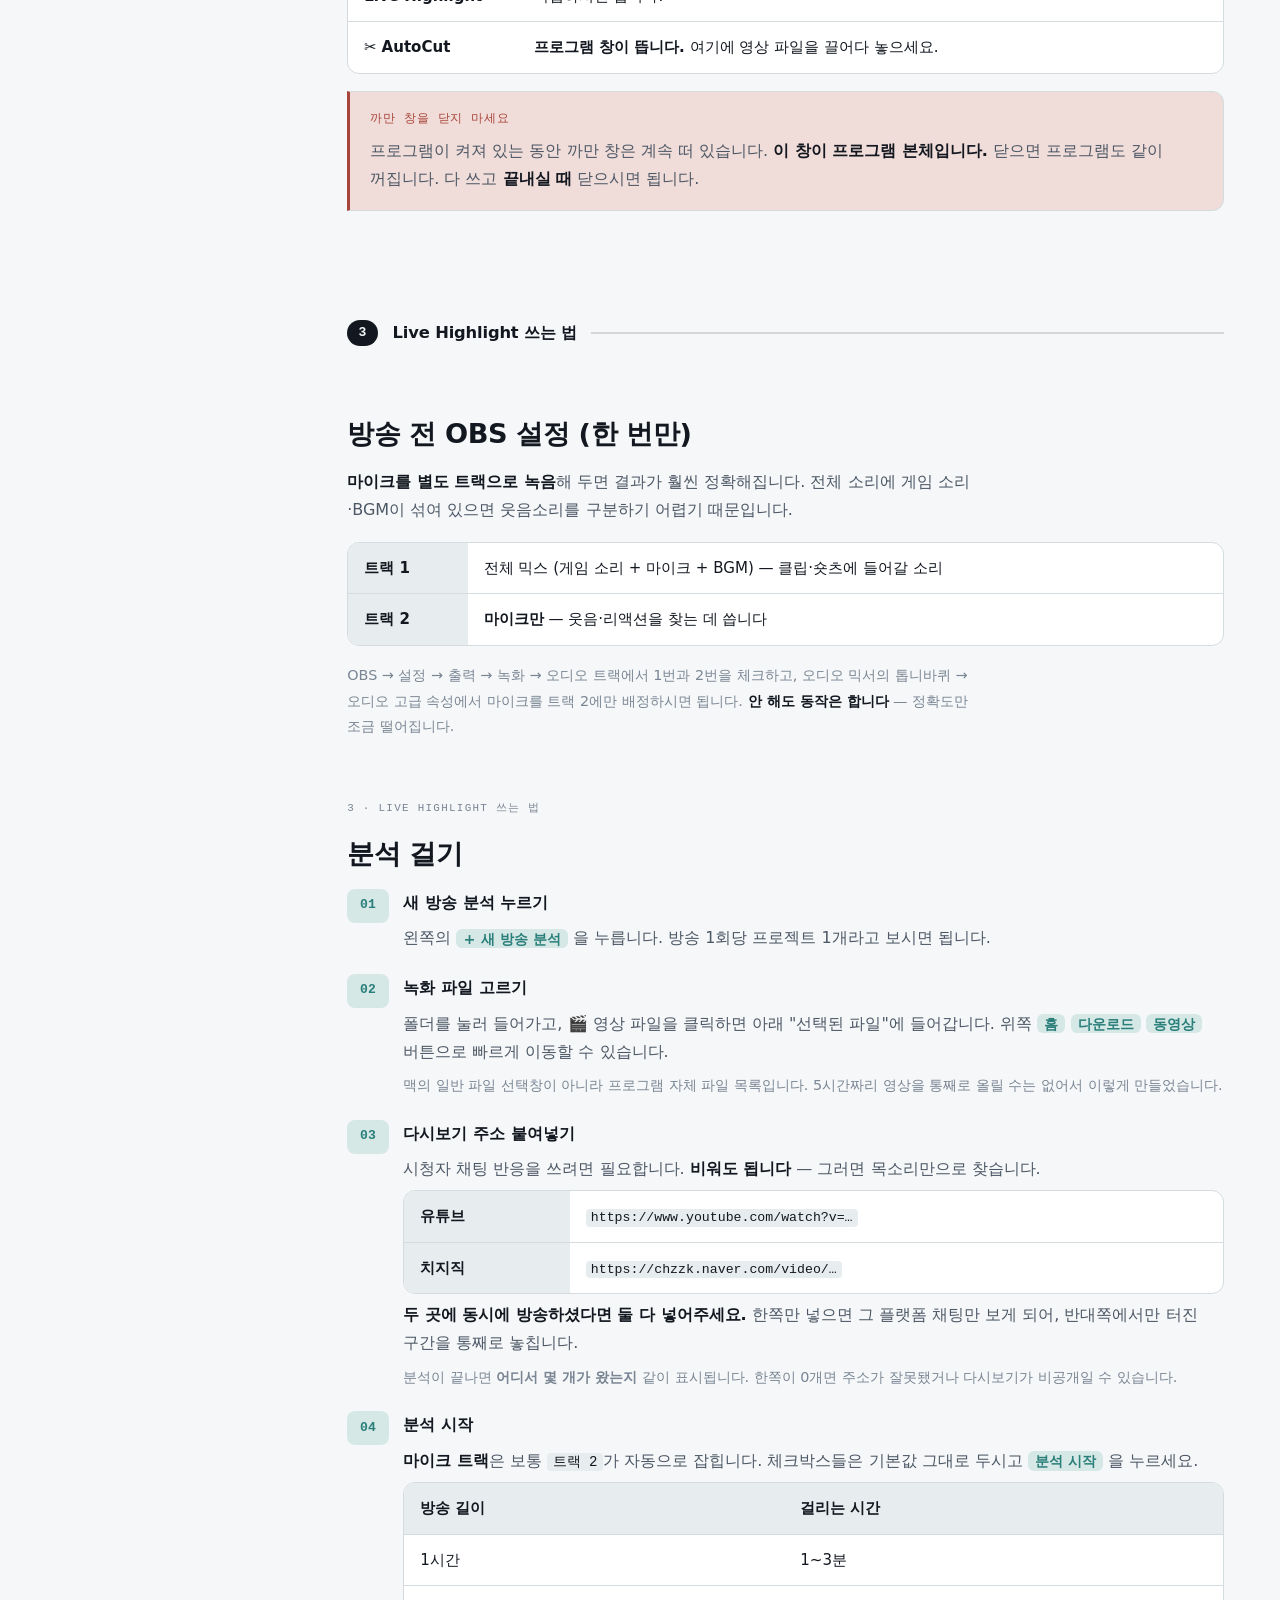
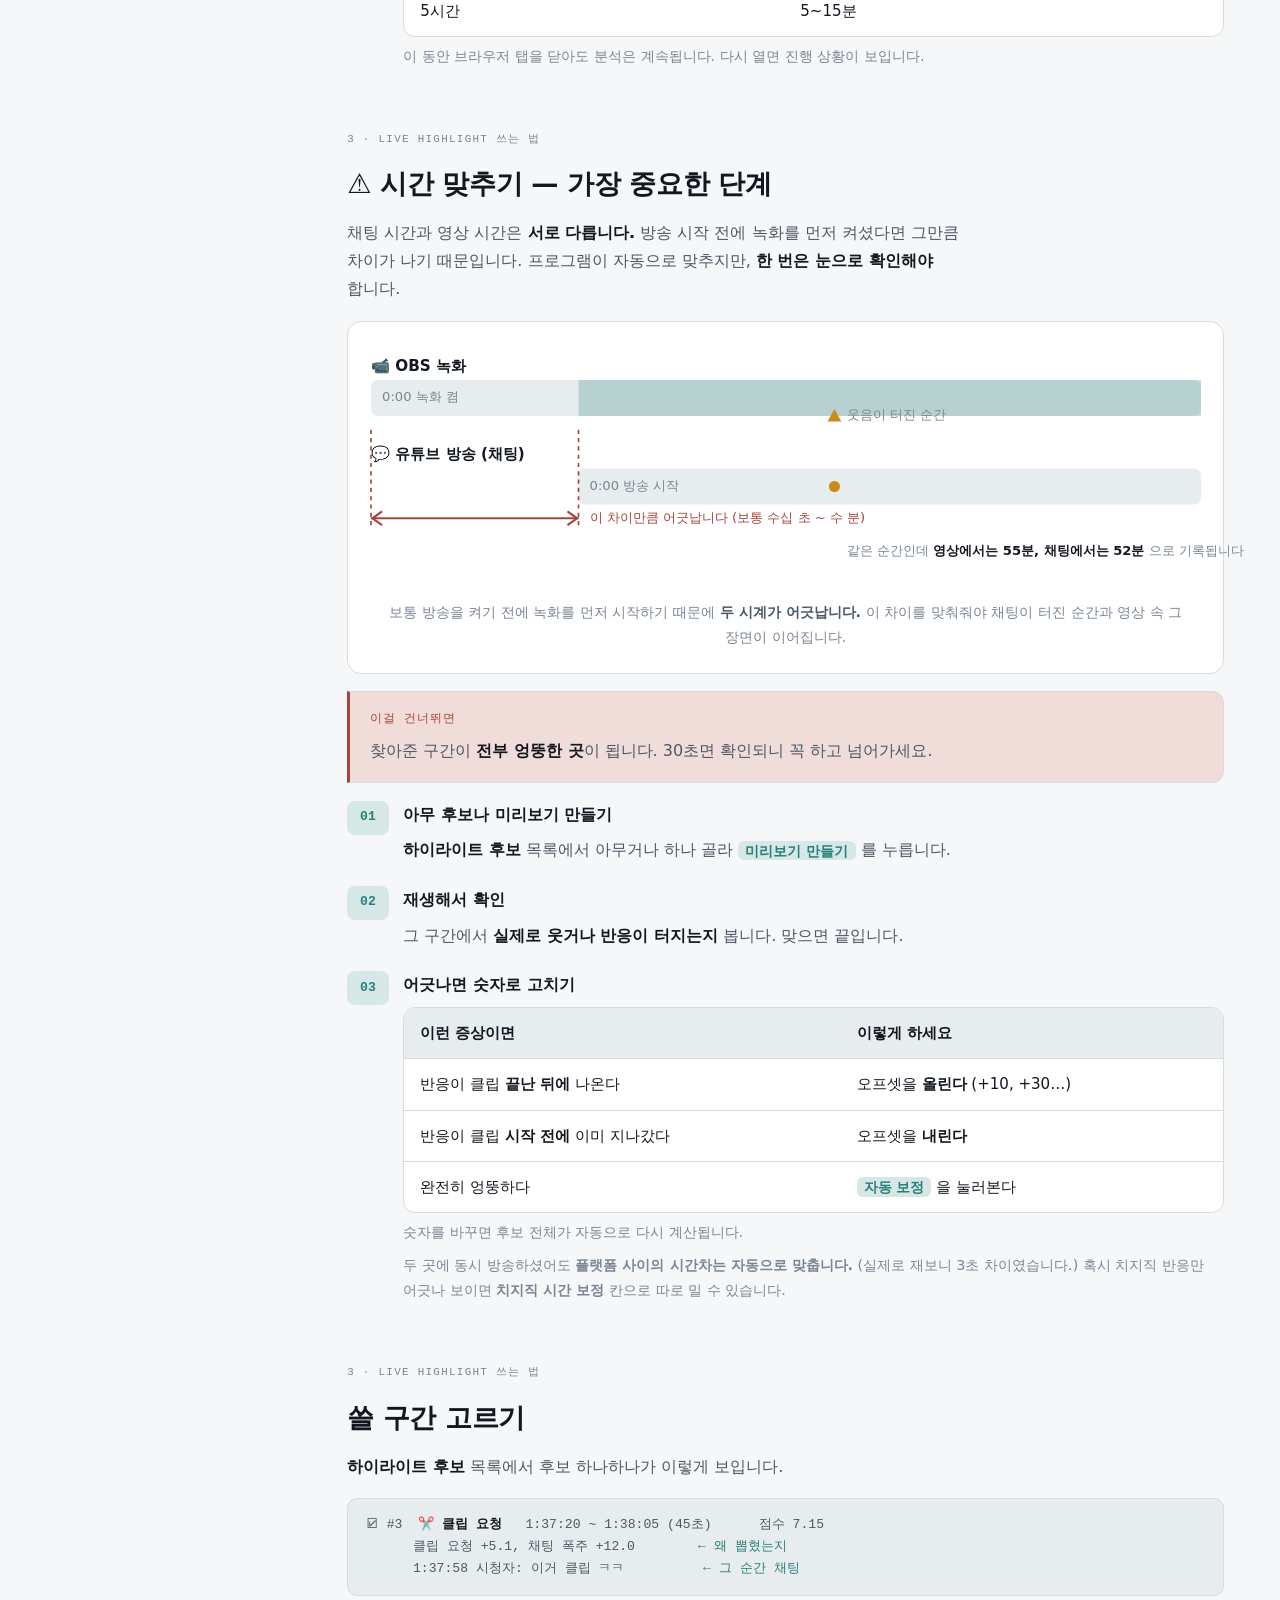
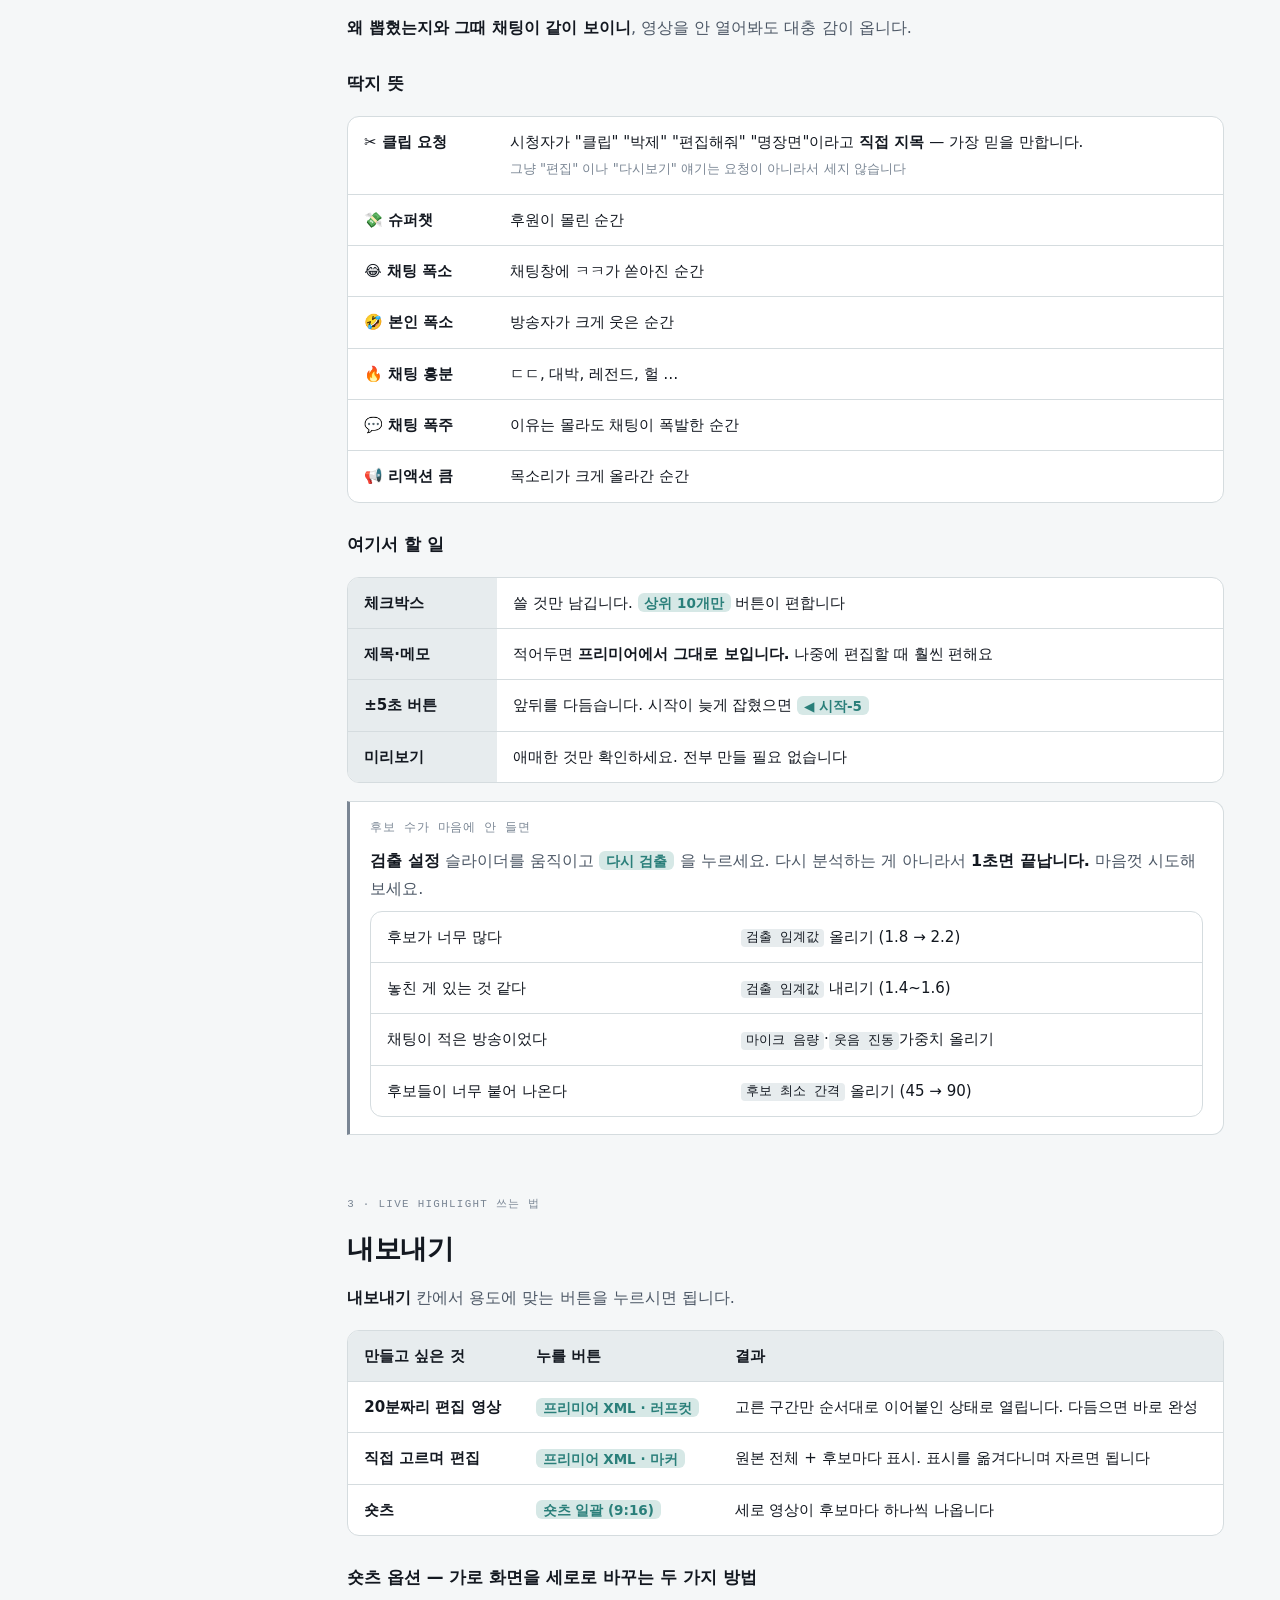
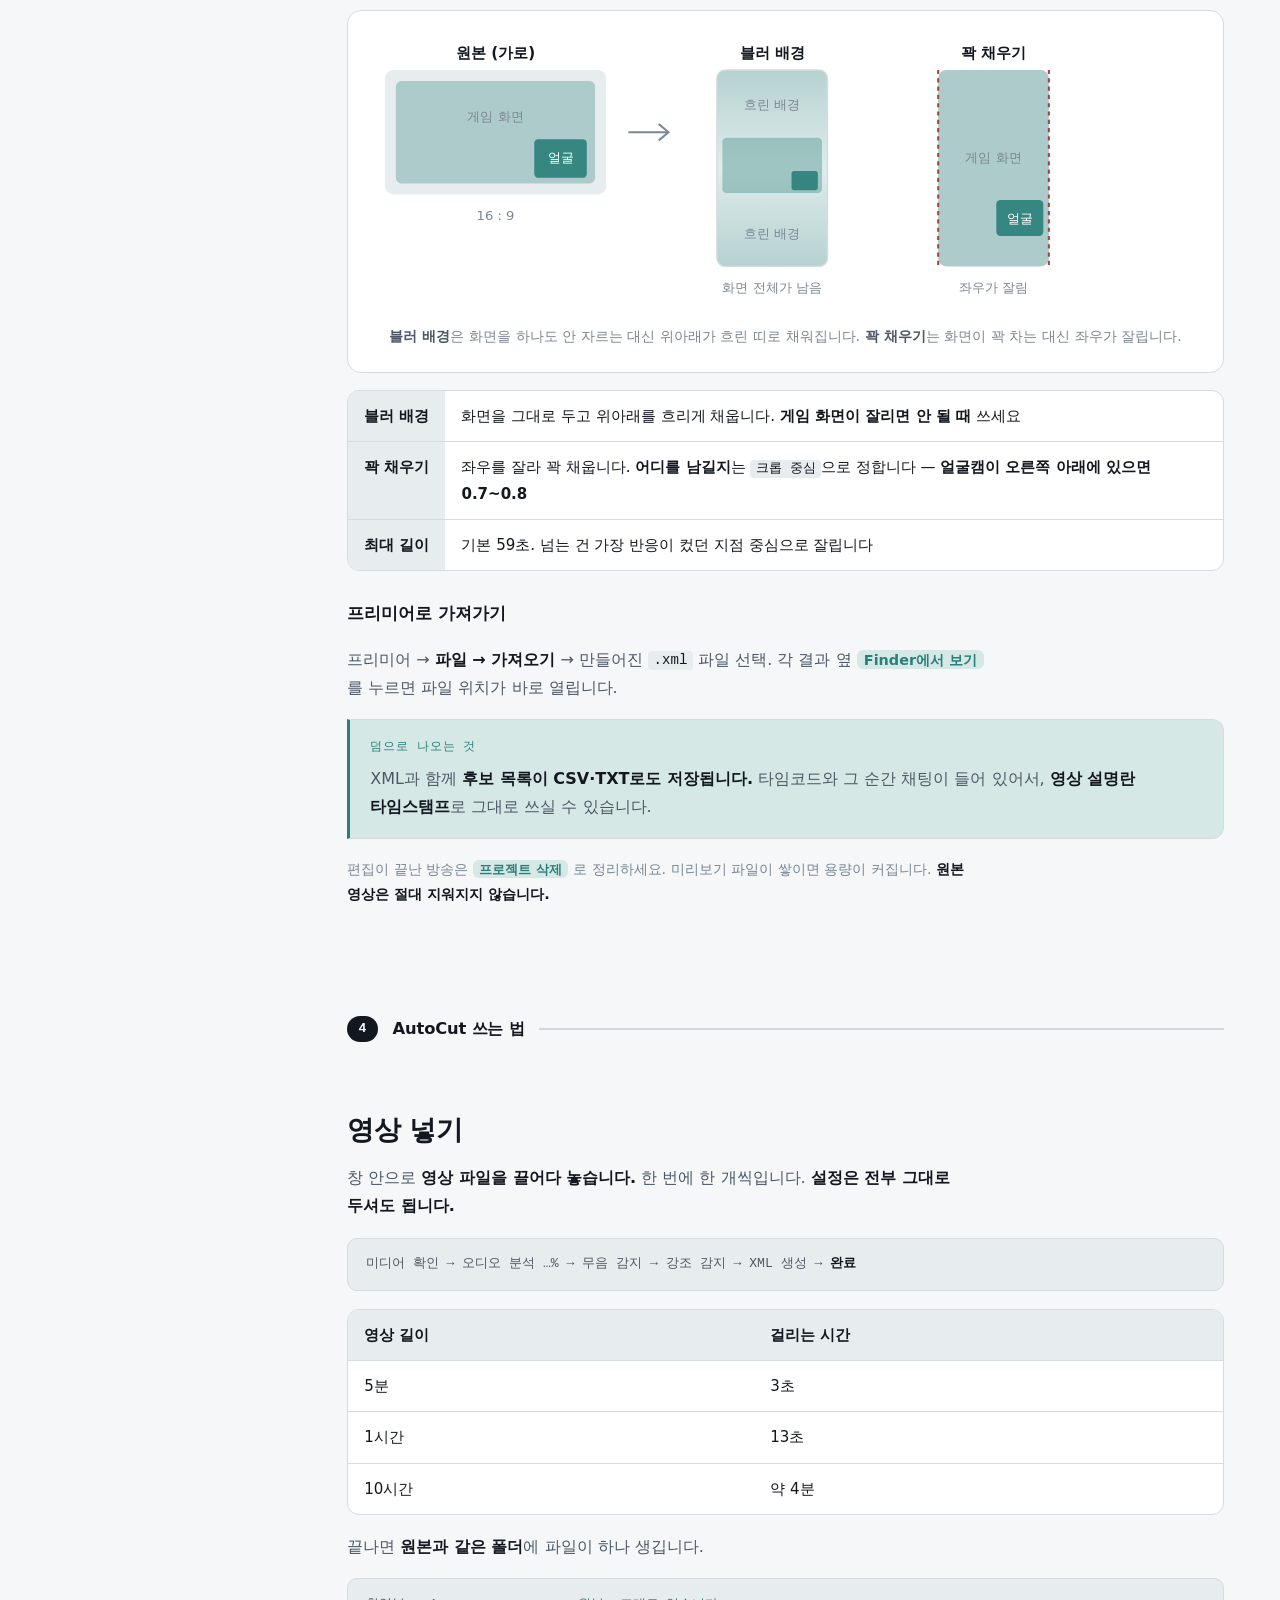
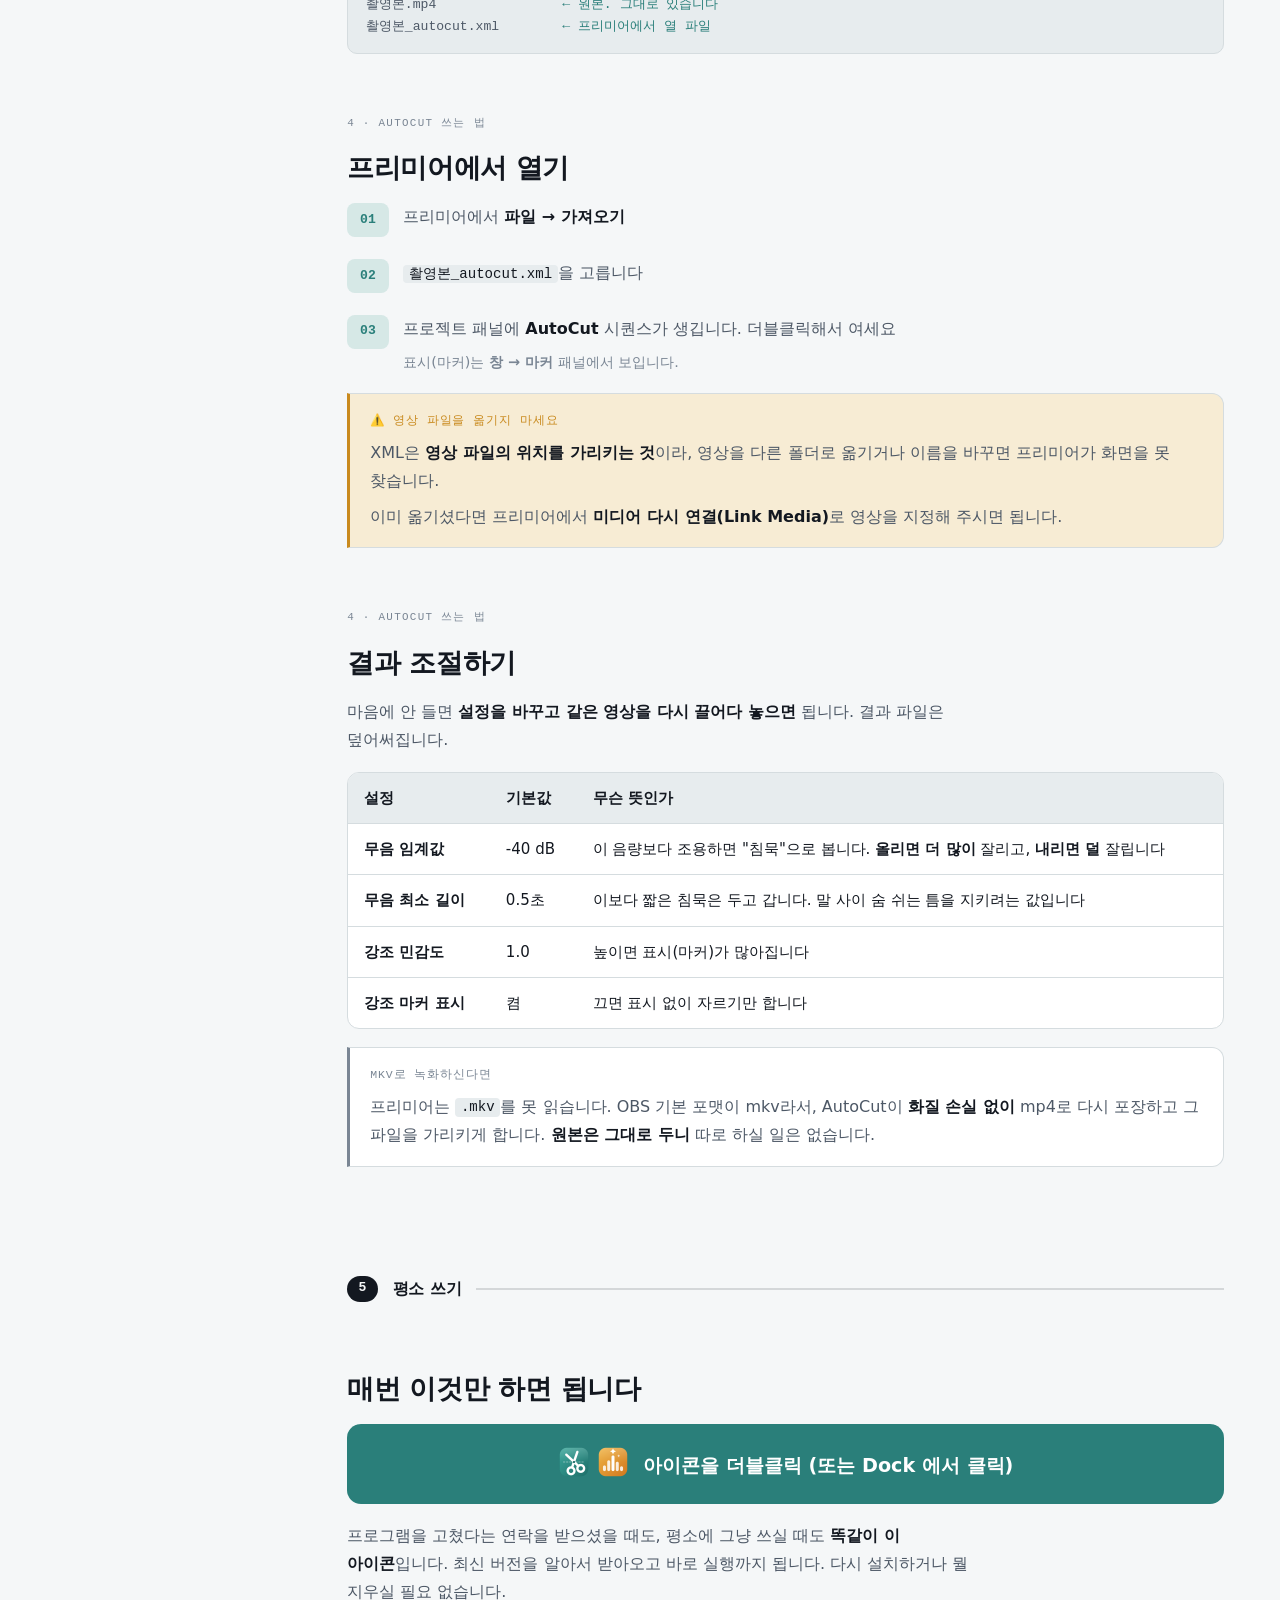
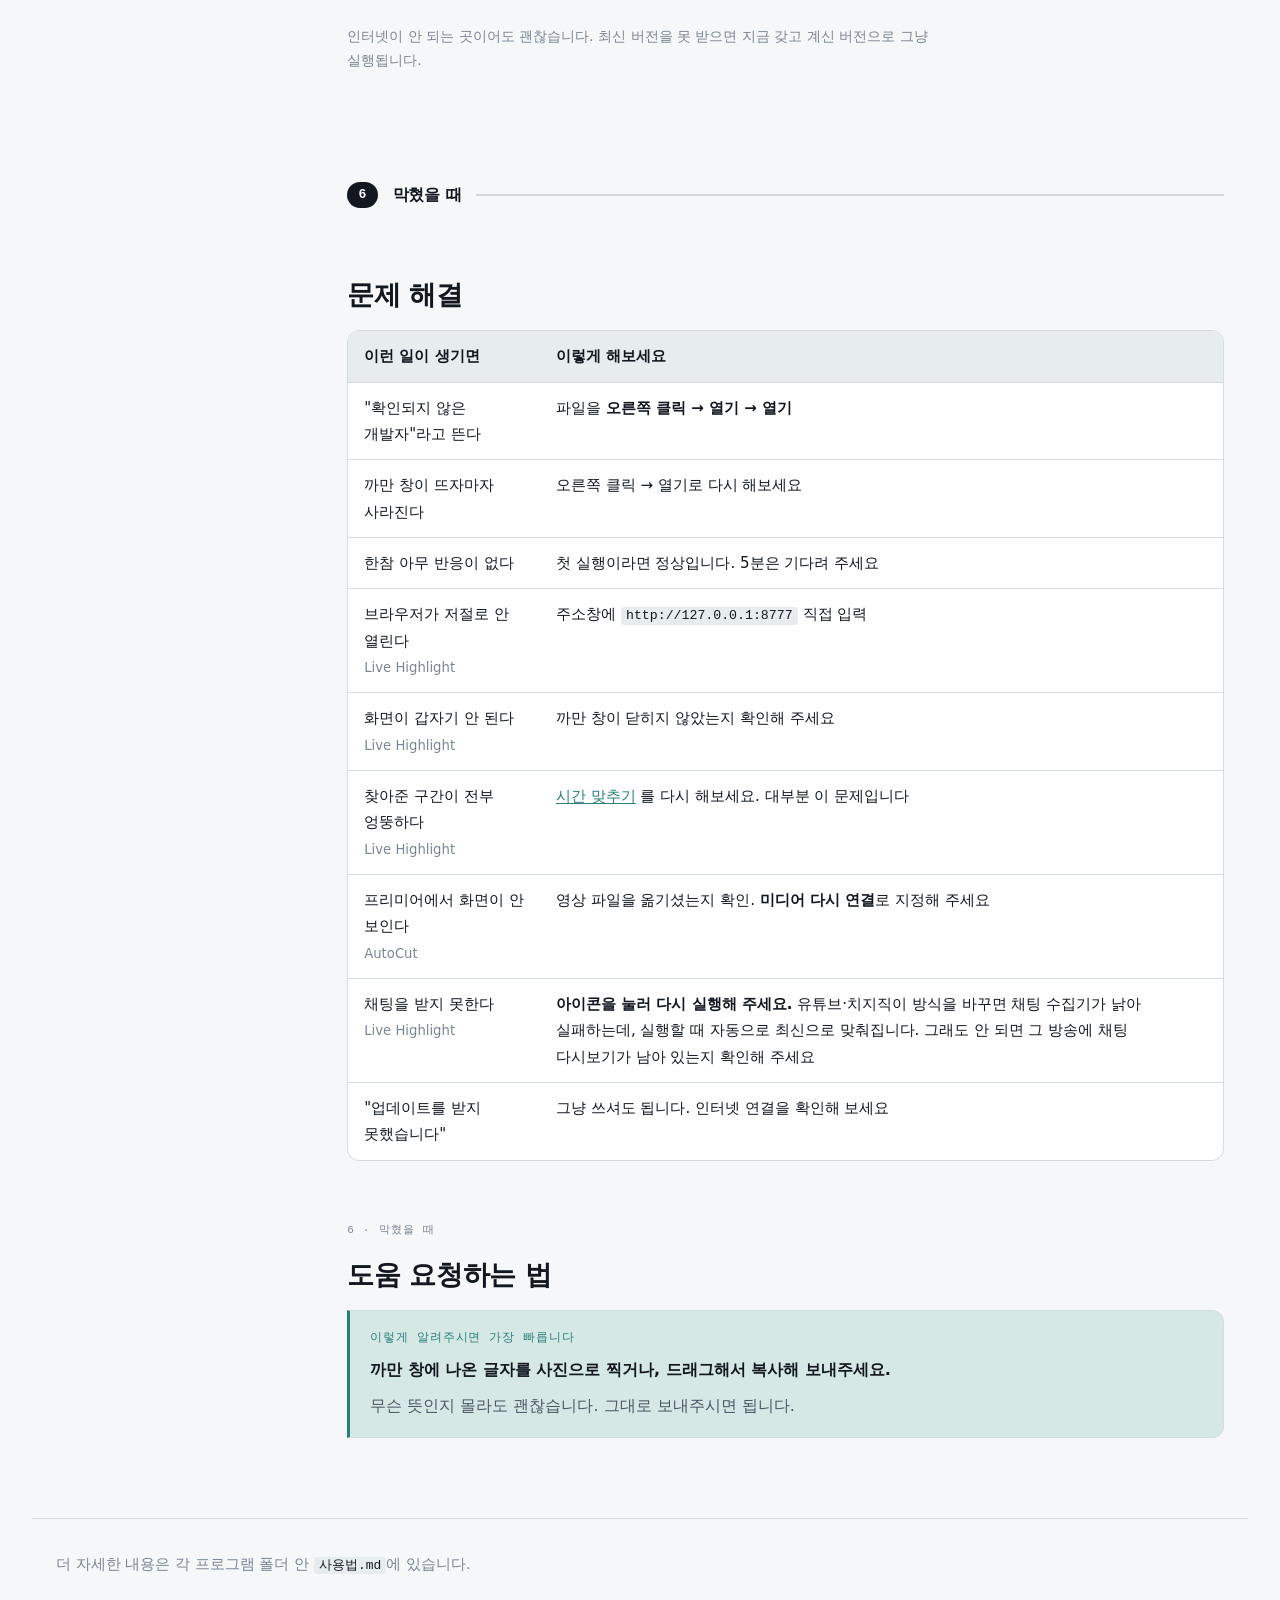
==== commit c2e23532: "안내문 실행 안내를 아이콘 기준으로 바꿈 (.command 언급 제거)" ====
--- a/시작하기.html
+++ b/시작하기.html
@@ -778,10 +778,24 @@
       <p class="sec-kicker">2 · 설치하기</p>
       <h2>실행하는 법</h2>
       <p class="prose">
-        쓰고 싶은 프로그램 폴더에 들어가서
-        <strong><code>업데이트.command</code></strong>를 더블클릭하면 실행됩니다.
-        <strong>이게 실행 버튼</strong>이라고 생각하시면 됩니다.
-      </p>
+        설치할 때 만들어진 <strong>아이콘을 더블클릭</strong>하면 됩니다.
+        누를 때마다 최신 버전을 받아온 뒤 실행되므로, 따로 업데이트하실 일이 없습니다.
+      </p>
+
+      <div class="iconrow" style="margin:0.25rem 0 0.5rem">
+        <div><span class="ico lg ico-ac"></span>
+          <span><b>AutoCut</b><br><span class="muted">조용한 부분 잘라내기</span></span></div>
+        <div><span class="ico lg ico-lh"></span>
+          <span><b>Live Highlight</b><br><span class="muted">재밌는 구간 찾기</span></span></div>
+      </div>
+
+      <div class="callout is-key">
+        <p class="callout-label">Dock 에 올려두면 더 편합니다</p>
+        <p class="prose">
+          아이콘을 <strong>화면 아래 Dock 으로 끌어다 놓으세요.</strong>
+          그러면 서류 폴더를 열지 않고 Dock 에서 바로 켤 수 있습니다.
+        </p>
+      </div>
 
       <div class="callout is-warn">
         <span class="callout-label">⏳ 각 프로그램의 첫 실행은 3~5분 걸립니다</span>
@@ -1258,9 +1272,12 @@
     <section id="daily">
       <p class="sec-kicker">5 · 평소 쓰기</p>
       <h2>매번 이것만 하면 됩니다</h2>
-      <div class="action">프로그램 폴더의 <code>업데이트.command</code>를 더블클릭</div>
-      <p class="prose">
-        프로그램을 고쳤다는 연락을 받으셨을 때도, 평소에 그냥 쓰실 때도 <strong>똑같이 이 파일</strong>입니다.
+      <div class="action">
+        <span class="ico ico-ac"></span> <span class="ico ico-lh"></span>
+        &nbsp;아이콘을 더블클릭 (또는 Dock 에서 클릭)
+      </div>
+      <p class="prose">
+        프로그램을 고쳤다는 연락을 받으셨을 때도, 평소에 그냥 쓰실 때도 <strong>똑같이 이 아이콘</strong>입니다.
         최신 버전을 알아서 받아오고 바로 실행까지 됩니다.
         다시 설치하거나 뭘 지우실 필요 없습니다.
       </p>
@@ -1296,7 +1313,7 @@
           <tr><td>프리미어에서 화면이 안 보인다<br><span class="muted">AutoCut</span></td>
               <td>영상 파일을 옮기셨는지 확인. <strong>미디어 다시 연결</strong>로 지정해 주세요</td></tr>
           <tr><td>채팅을 받지 못한다<br><span class="muted">Live Highlight</span></td>
-              <td><strong>[업데이트.command]로 다시 실행해 주세요.</strong> 유튜브·치지직이 방식을 바꾸면
+              <td><strong>아이콘을 눌러 다시 실행해 주세요.</strong> 유튜브·치지직이 방식을 바꾸면
                   채팅 수집기가 낡아 실패하는데, 실행할 때 자동으로 최신으로 맞춰집니다.
                   그래도 안 되면 그 방송에 채팅 다시보기가 남아 있는지 확인해 주세요</td></tr>
           <tr><td>"업데이트를 받지 못했습니다"</td><td>그냥 쓰셔도 됩니다. 인터넷 연결을 확인해 보세요</td></tr>
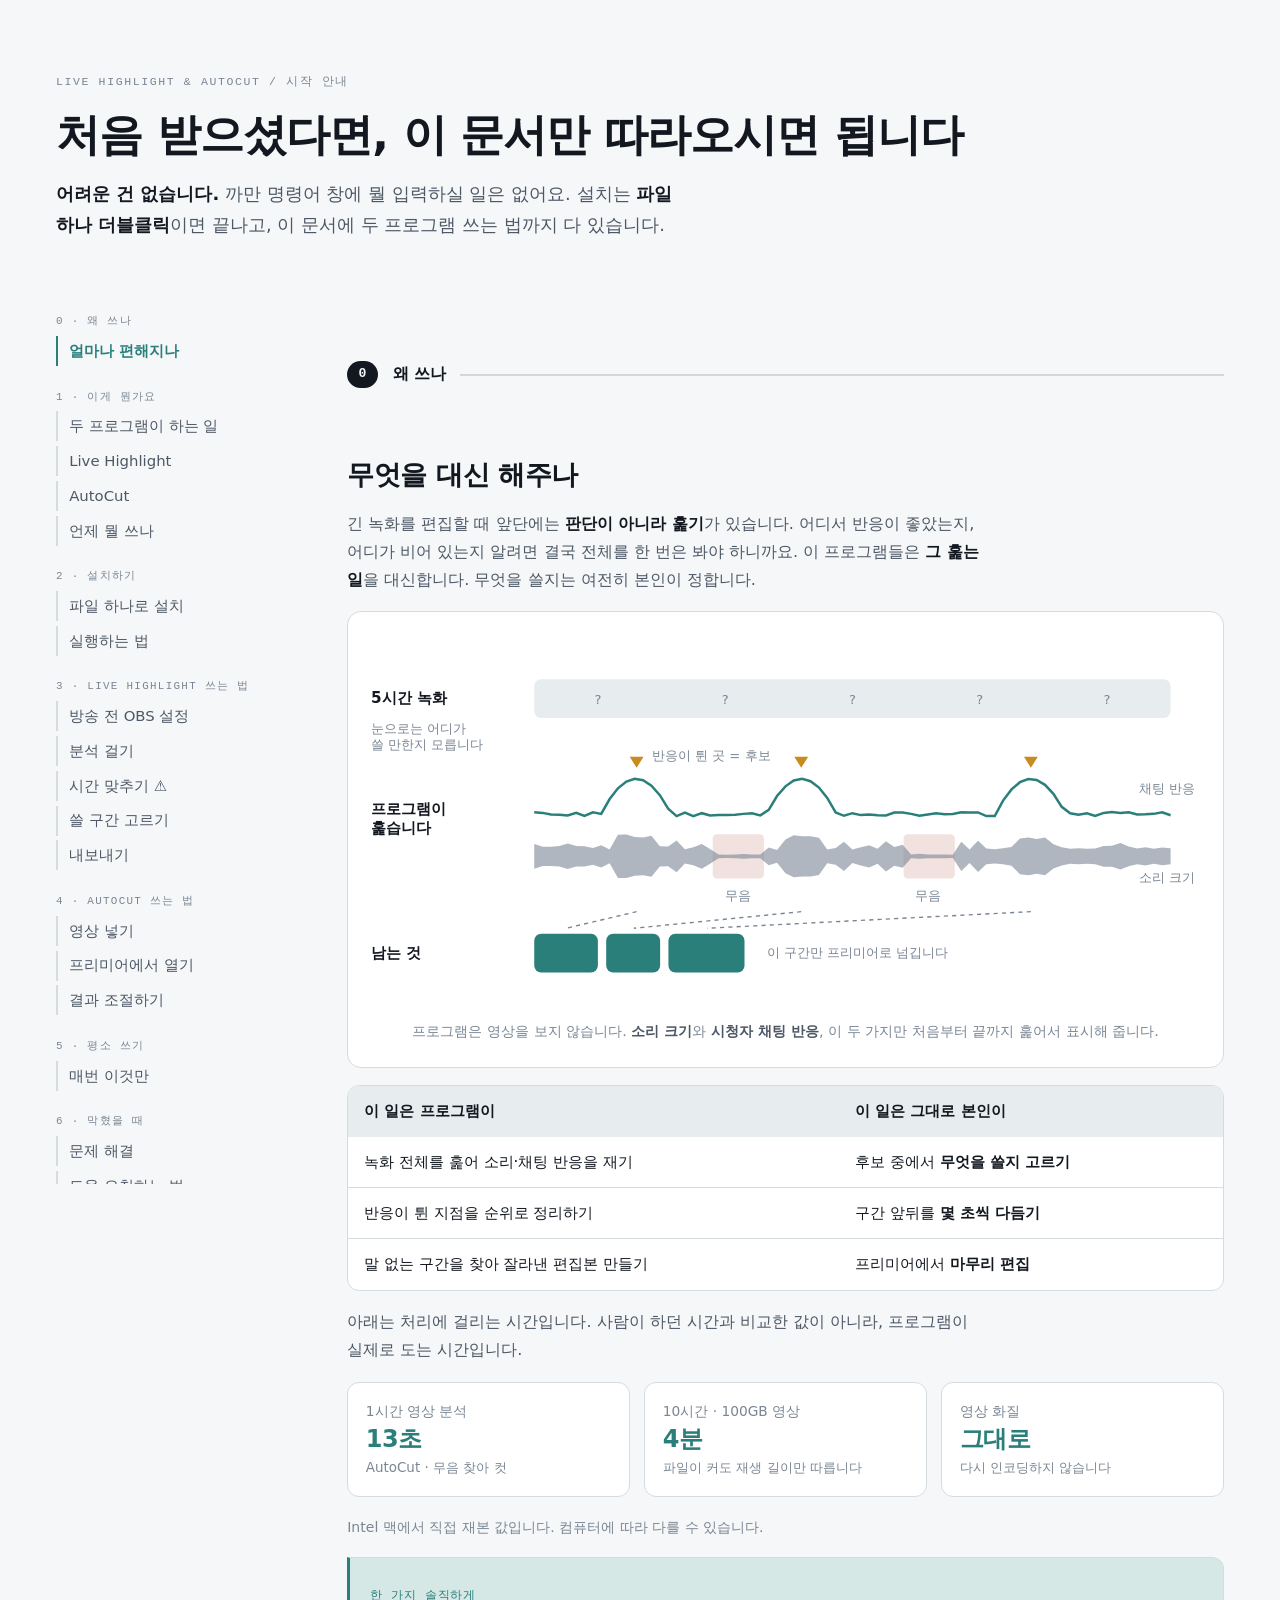
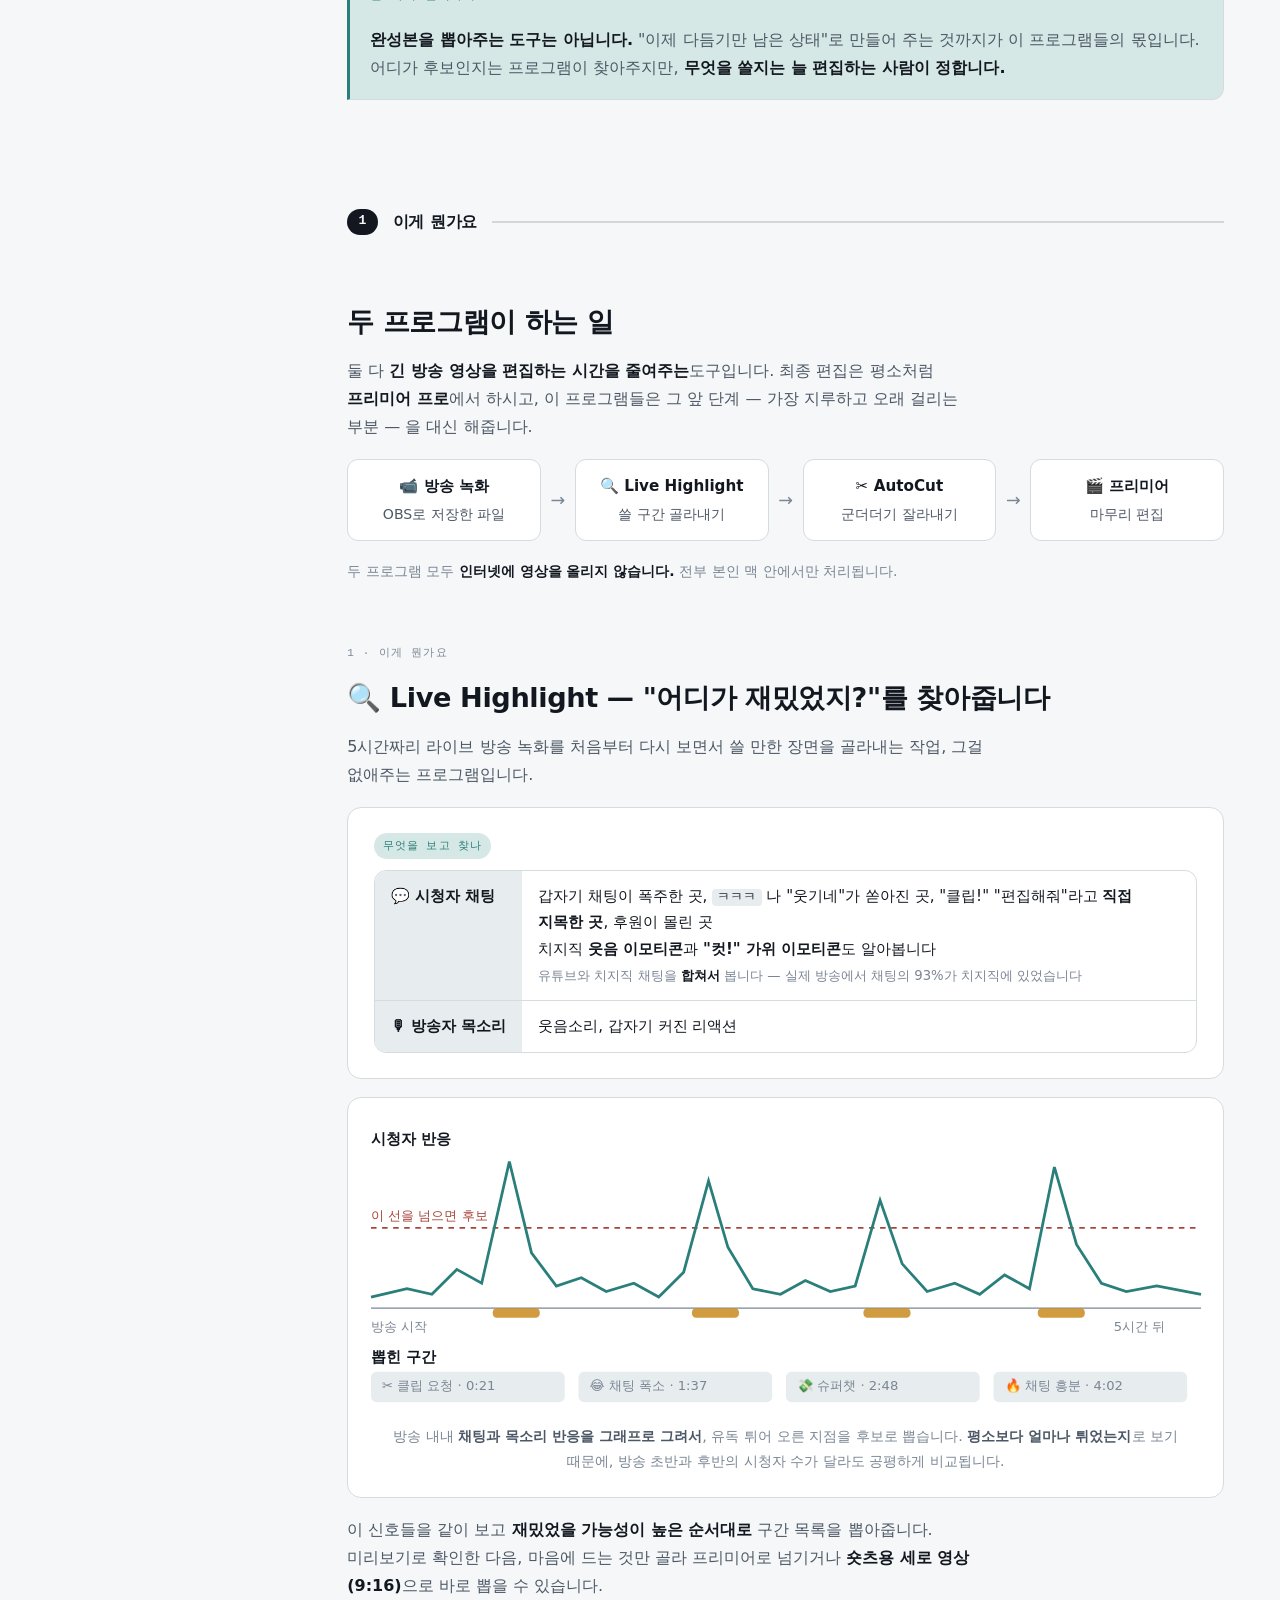
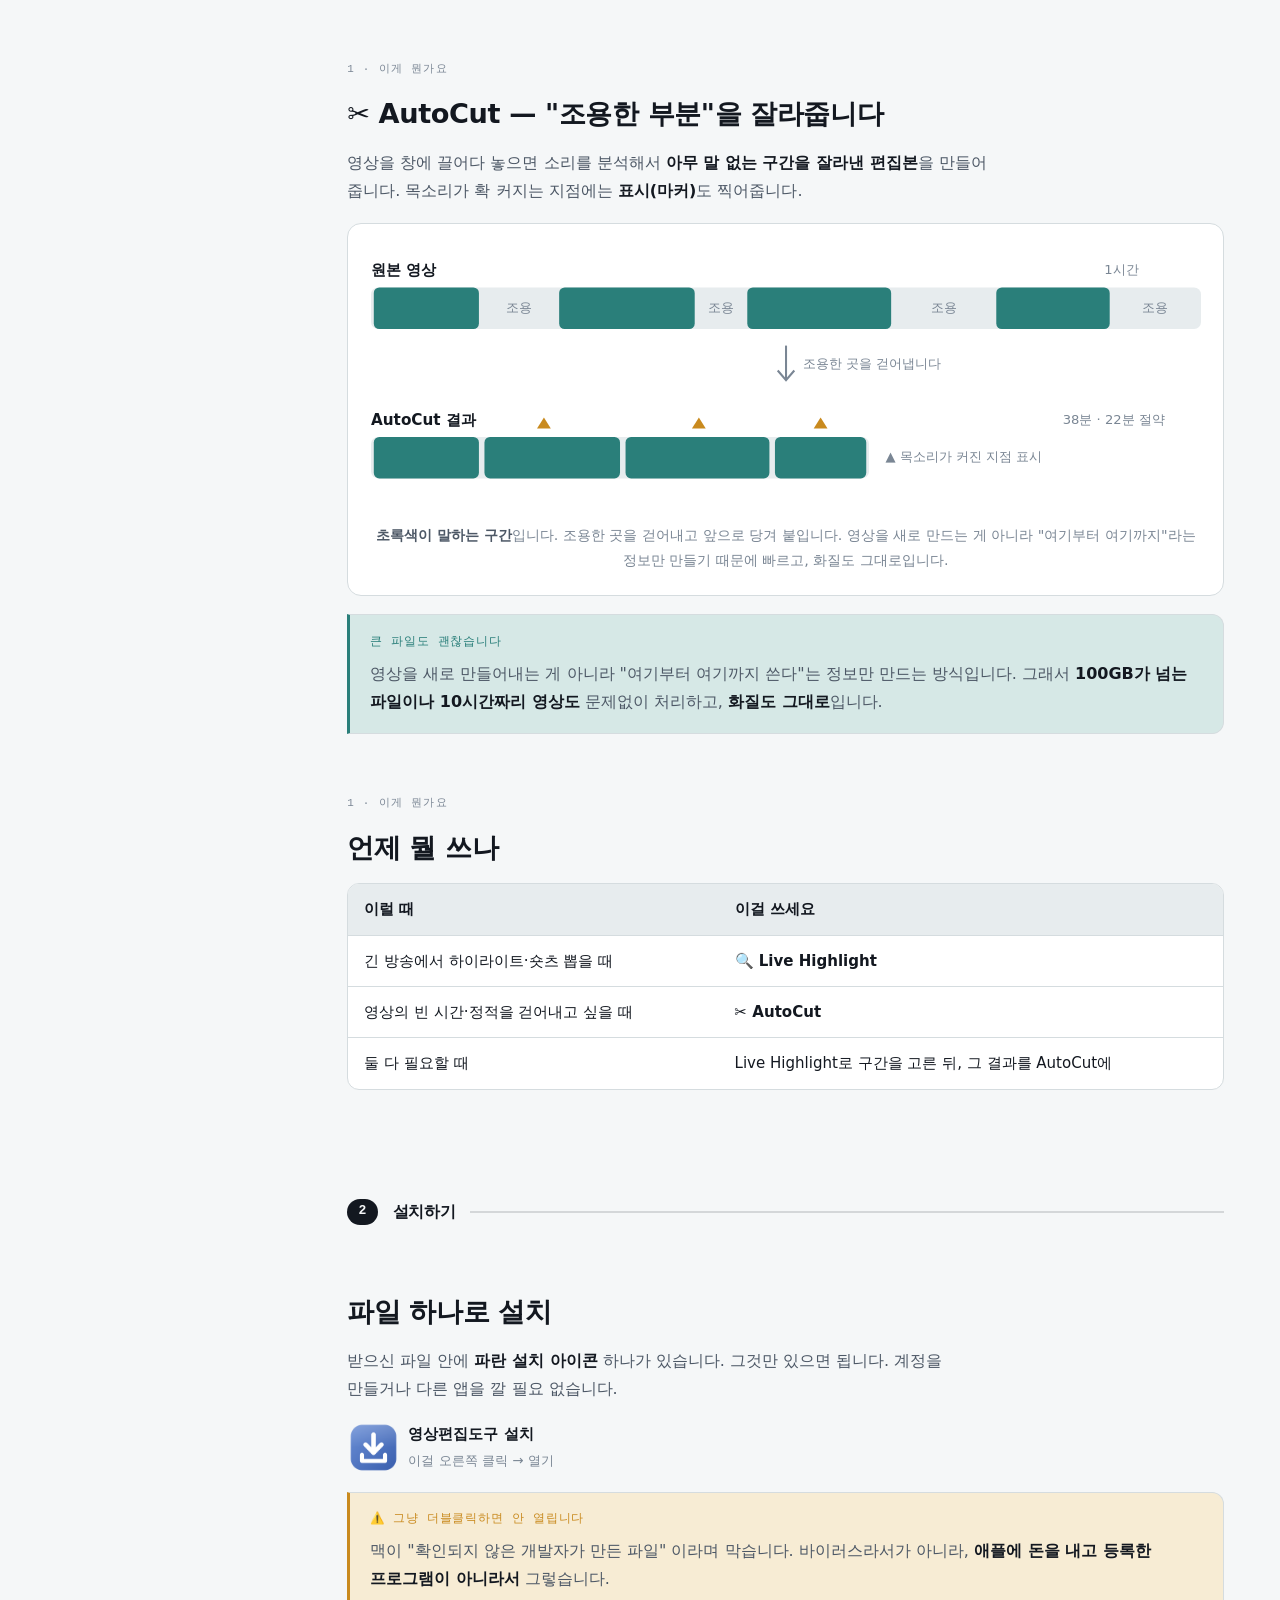
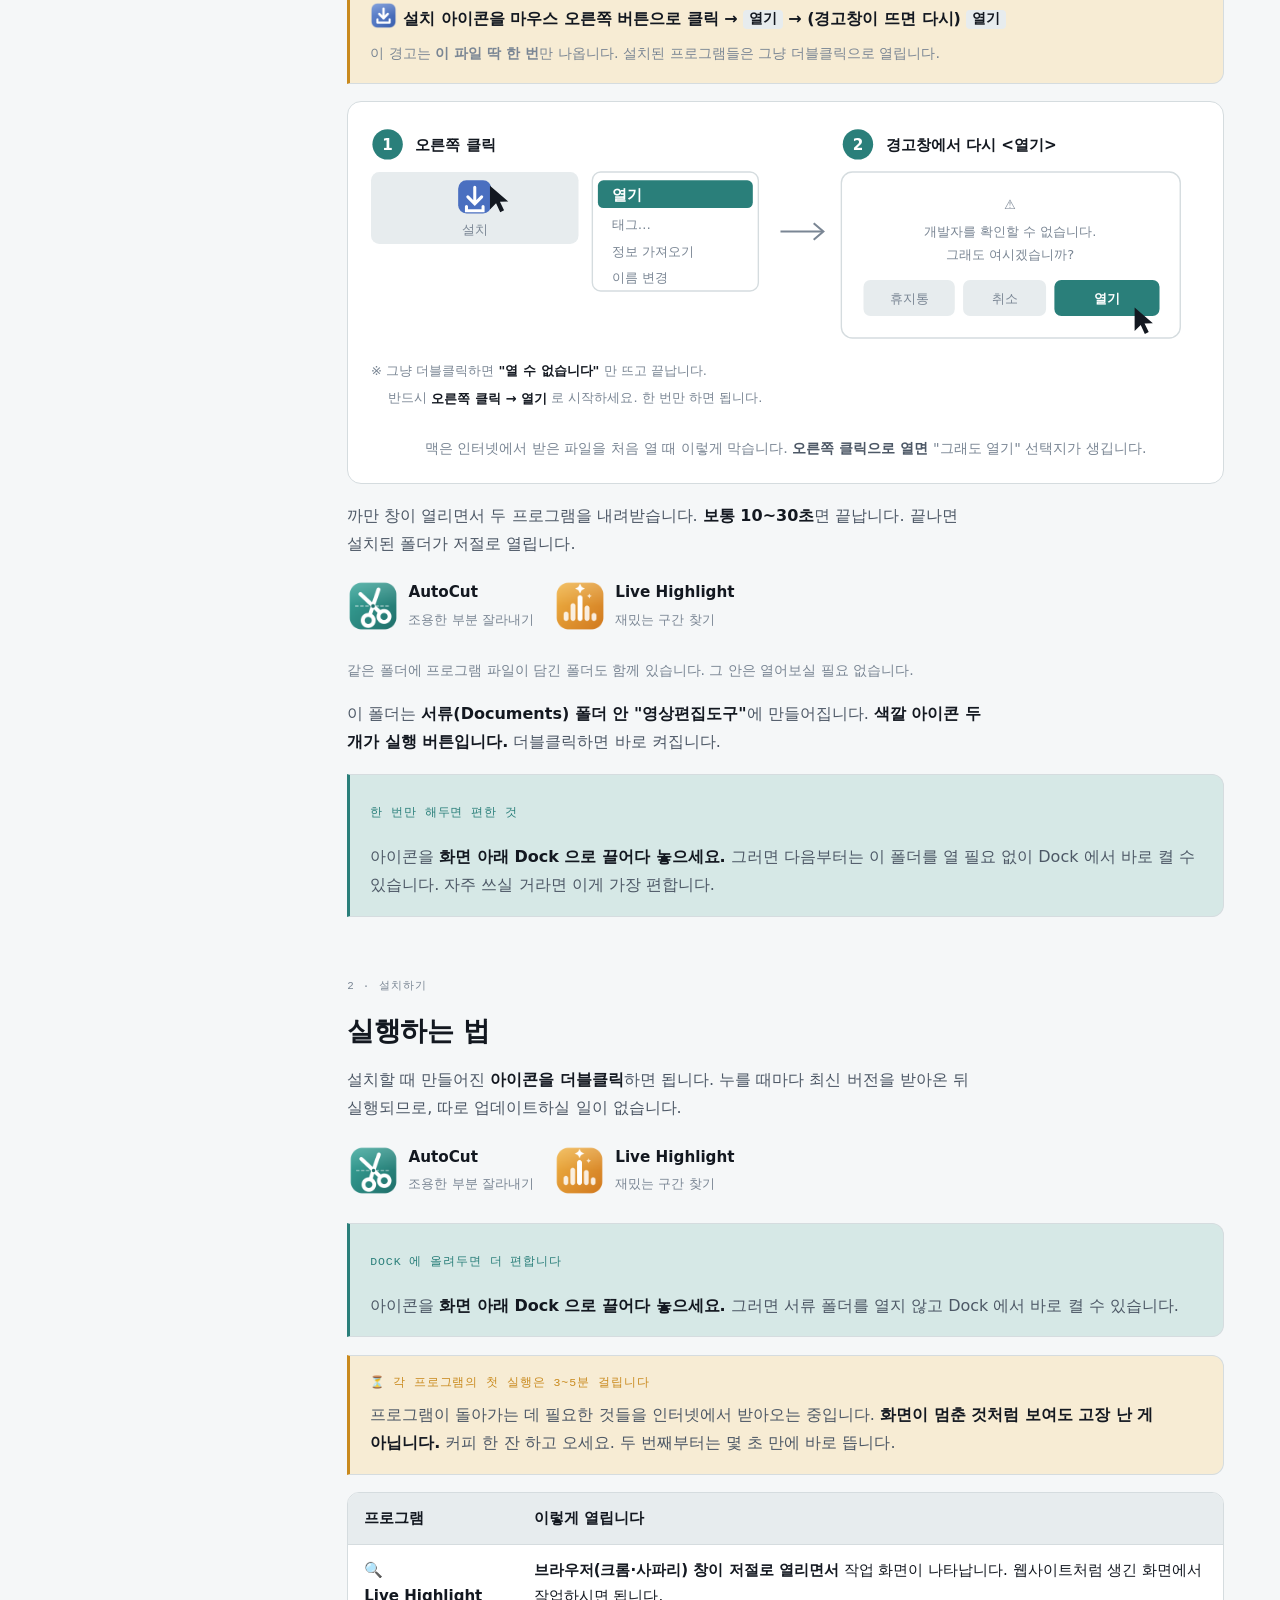
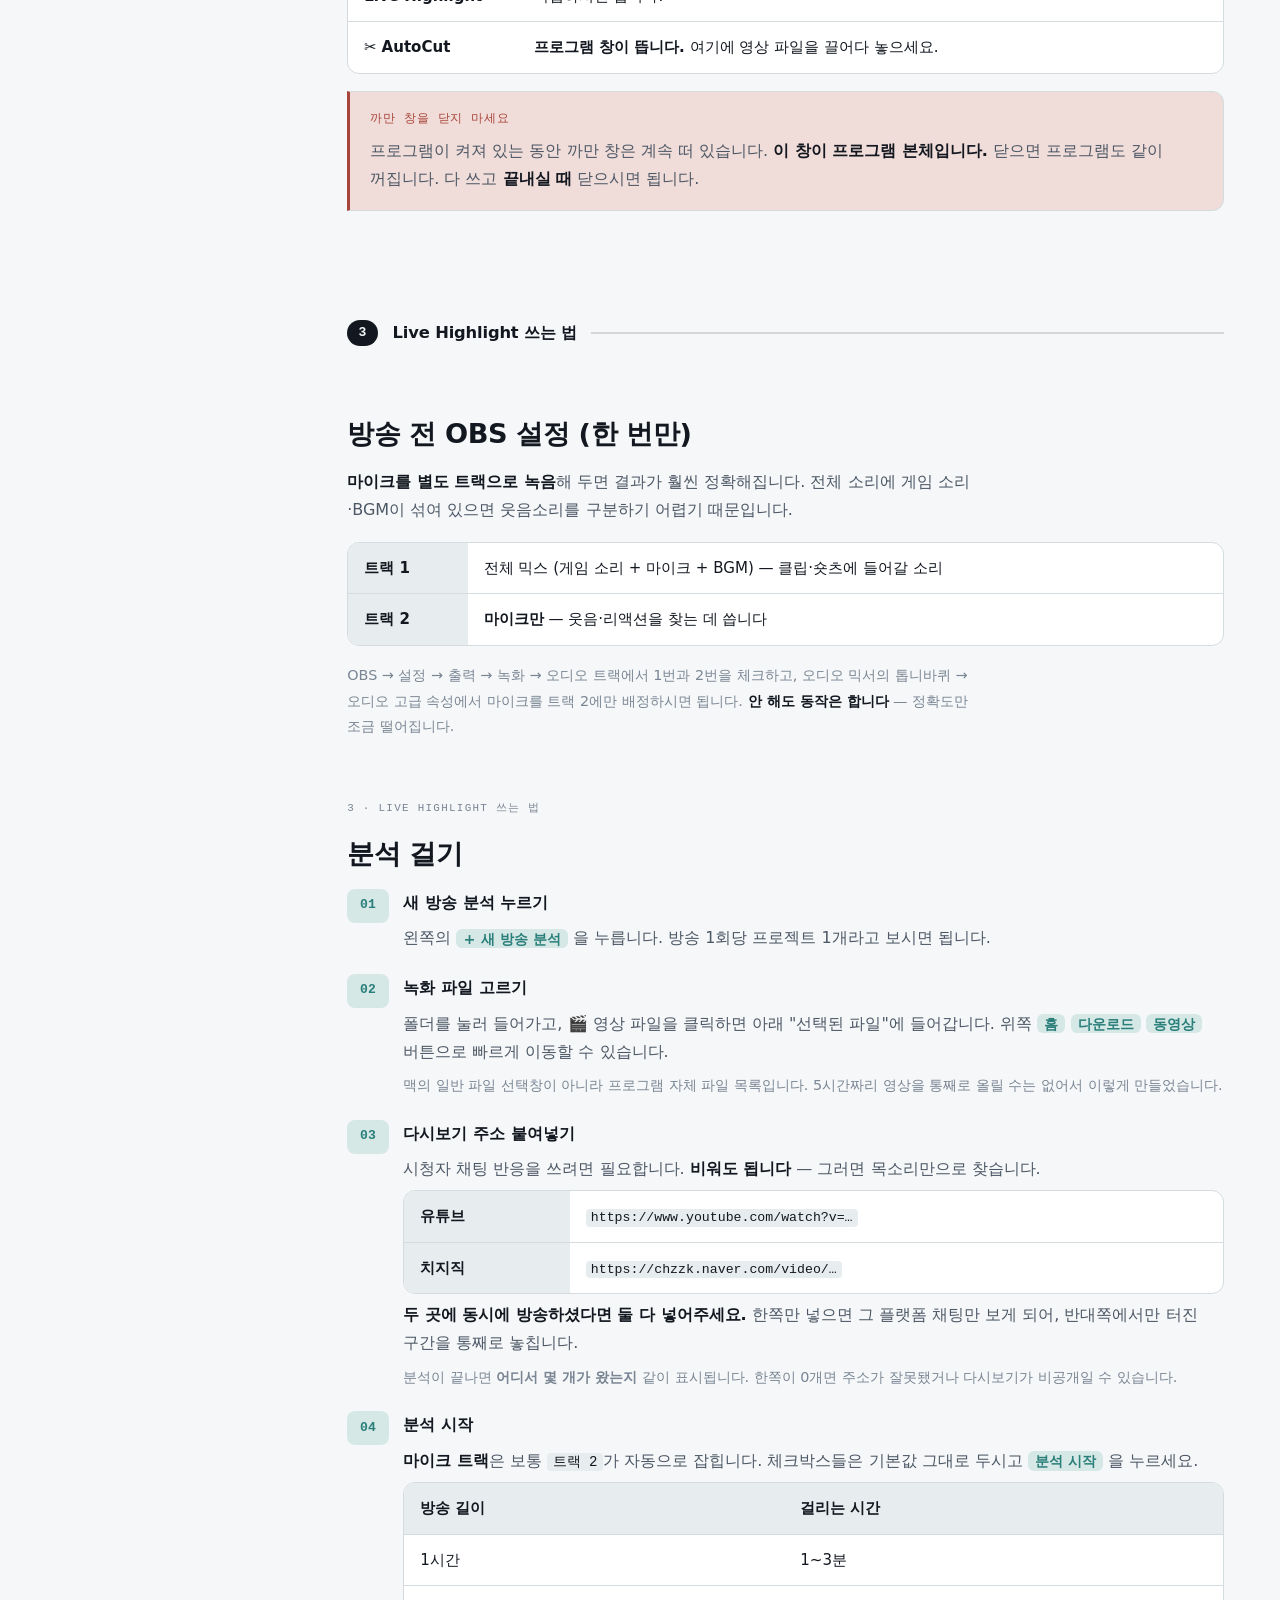
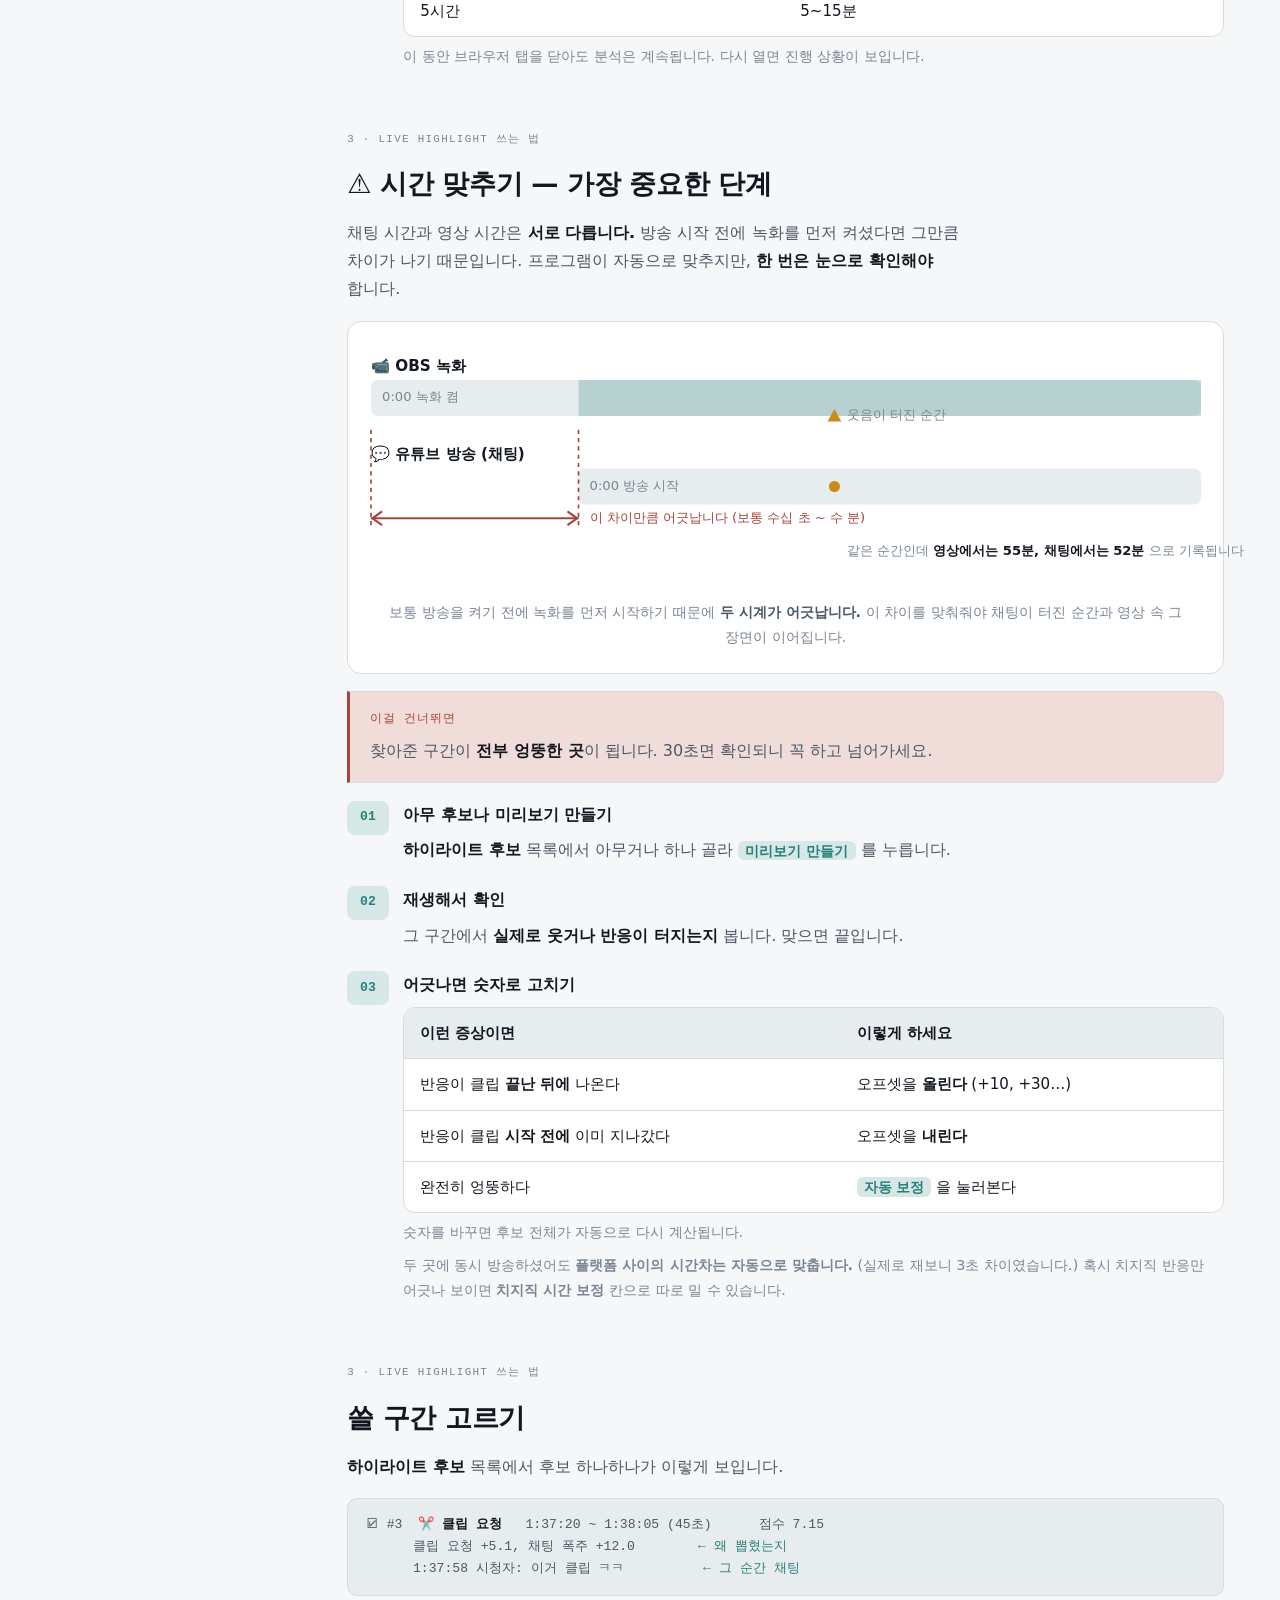
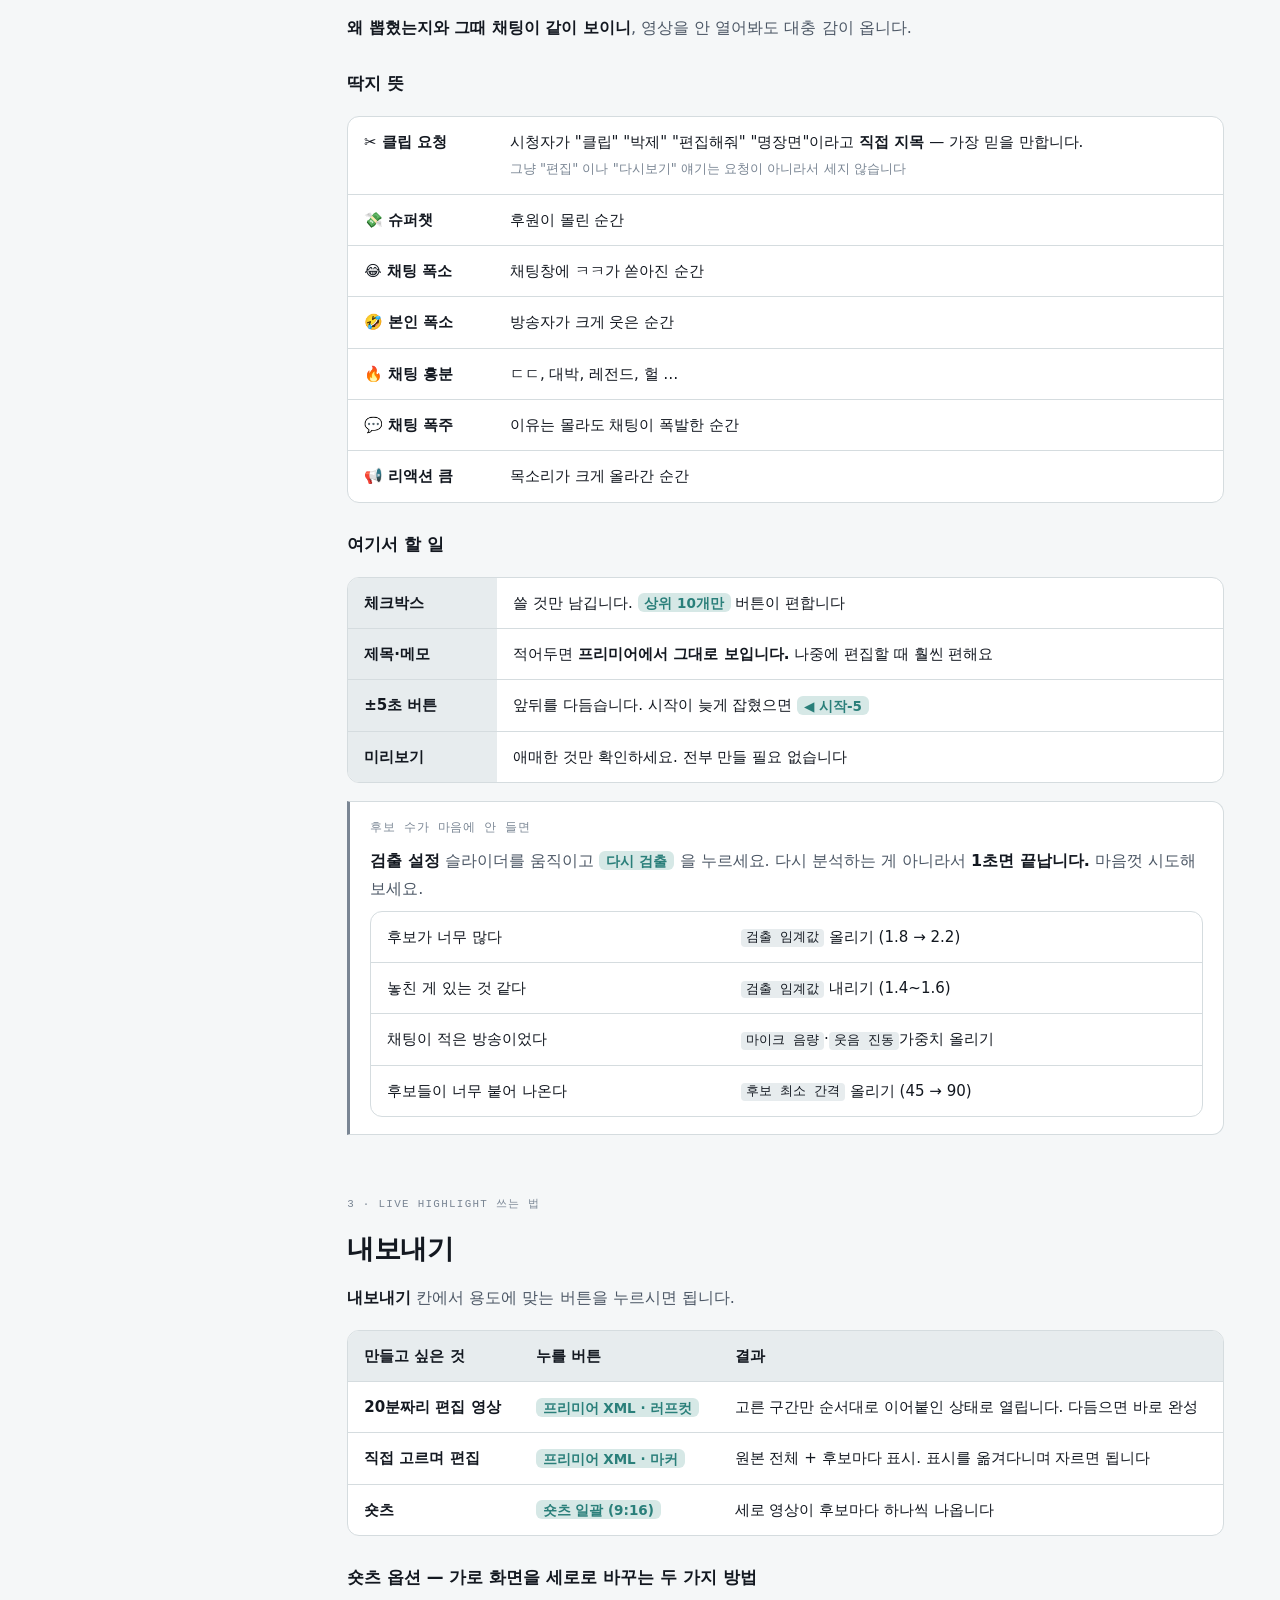
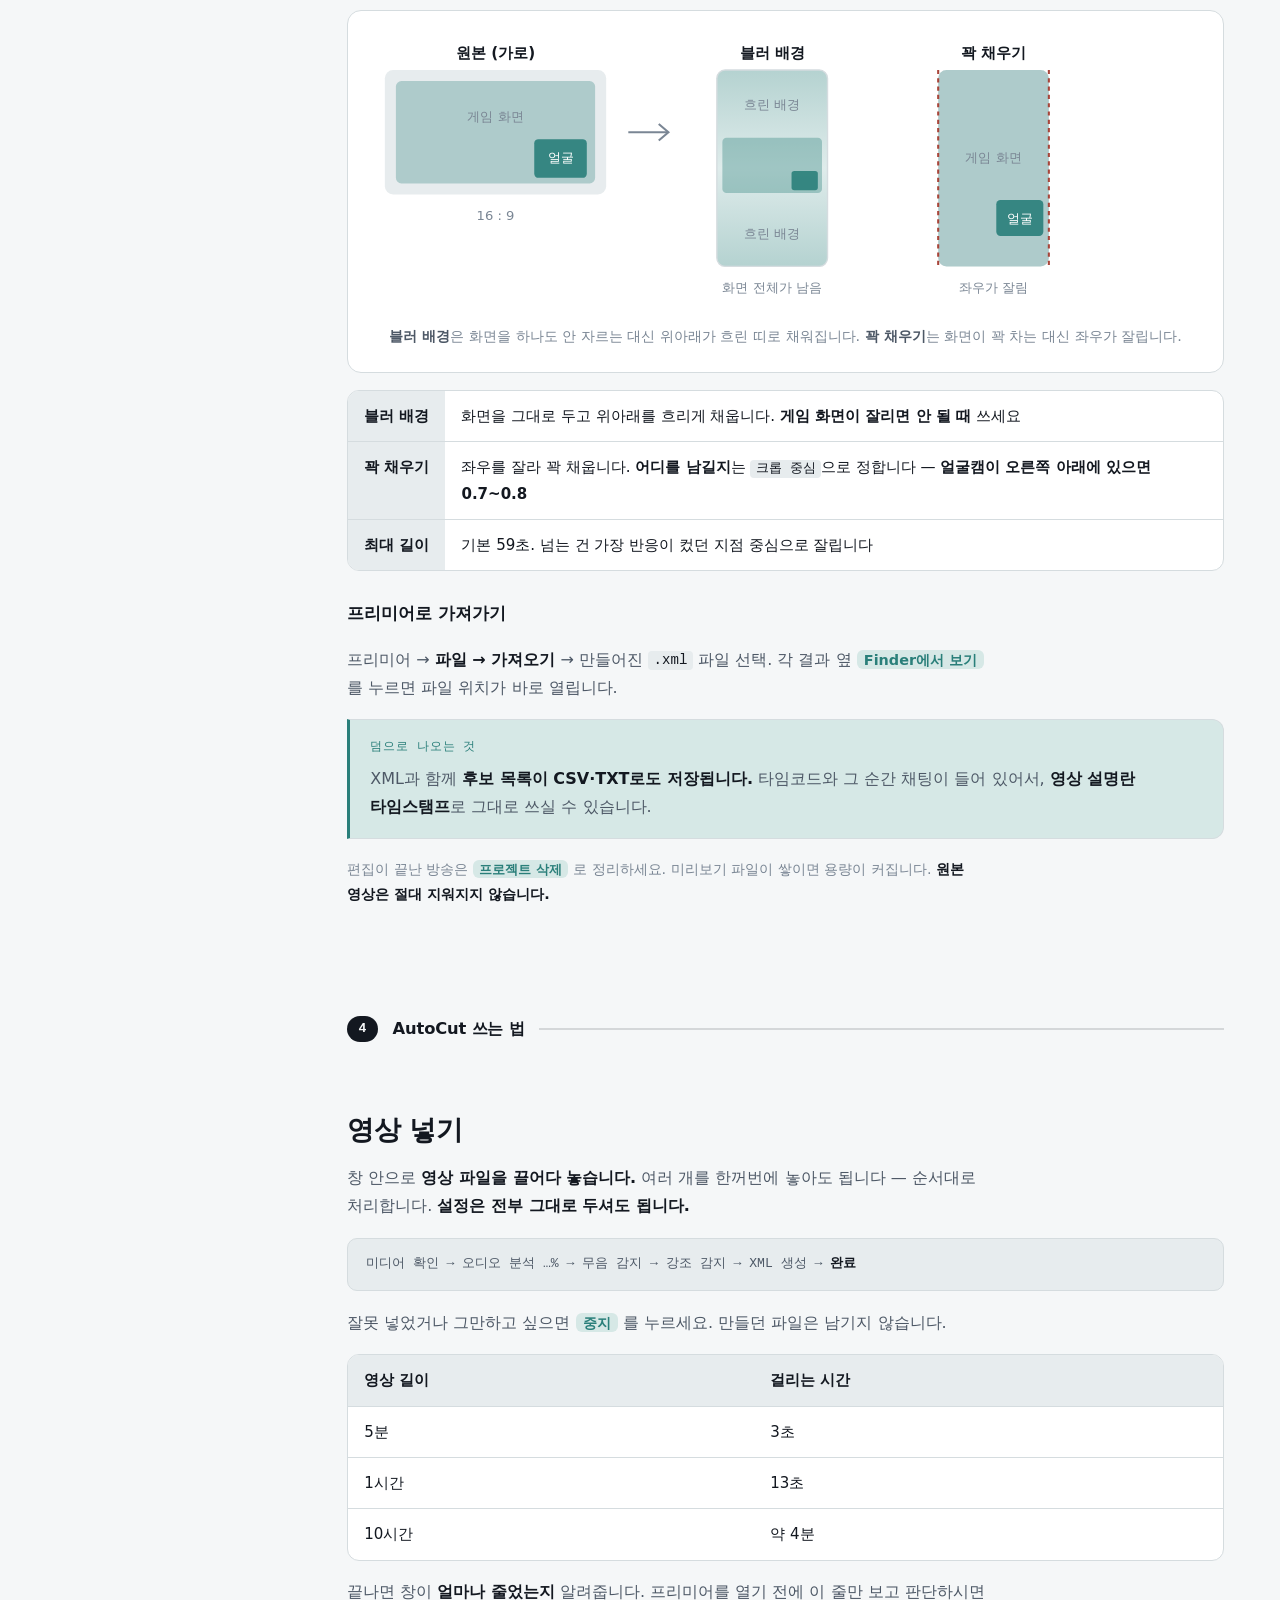
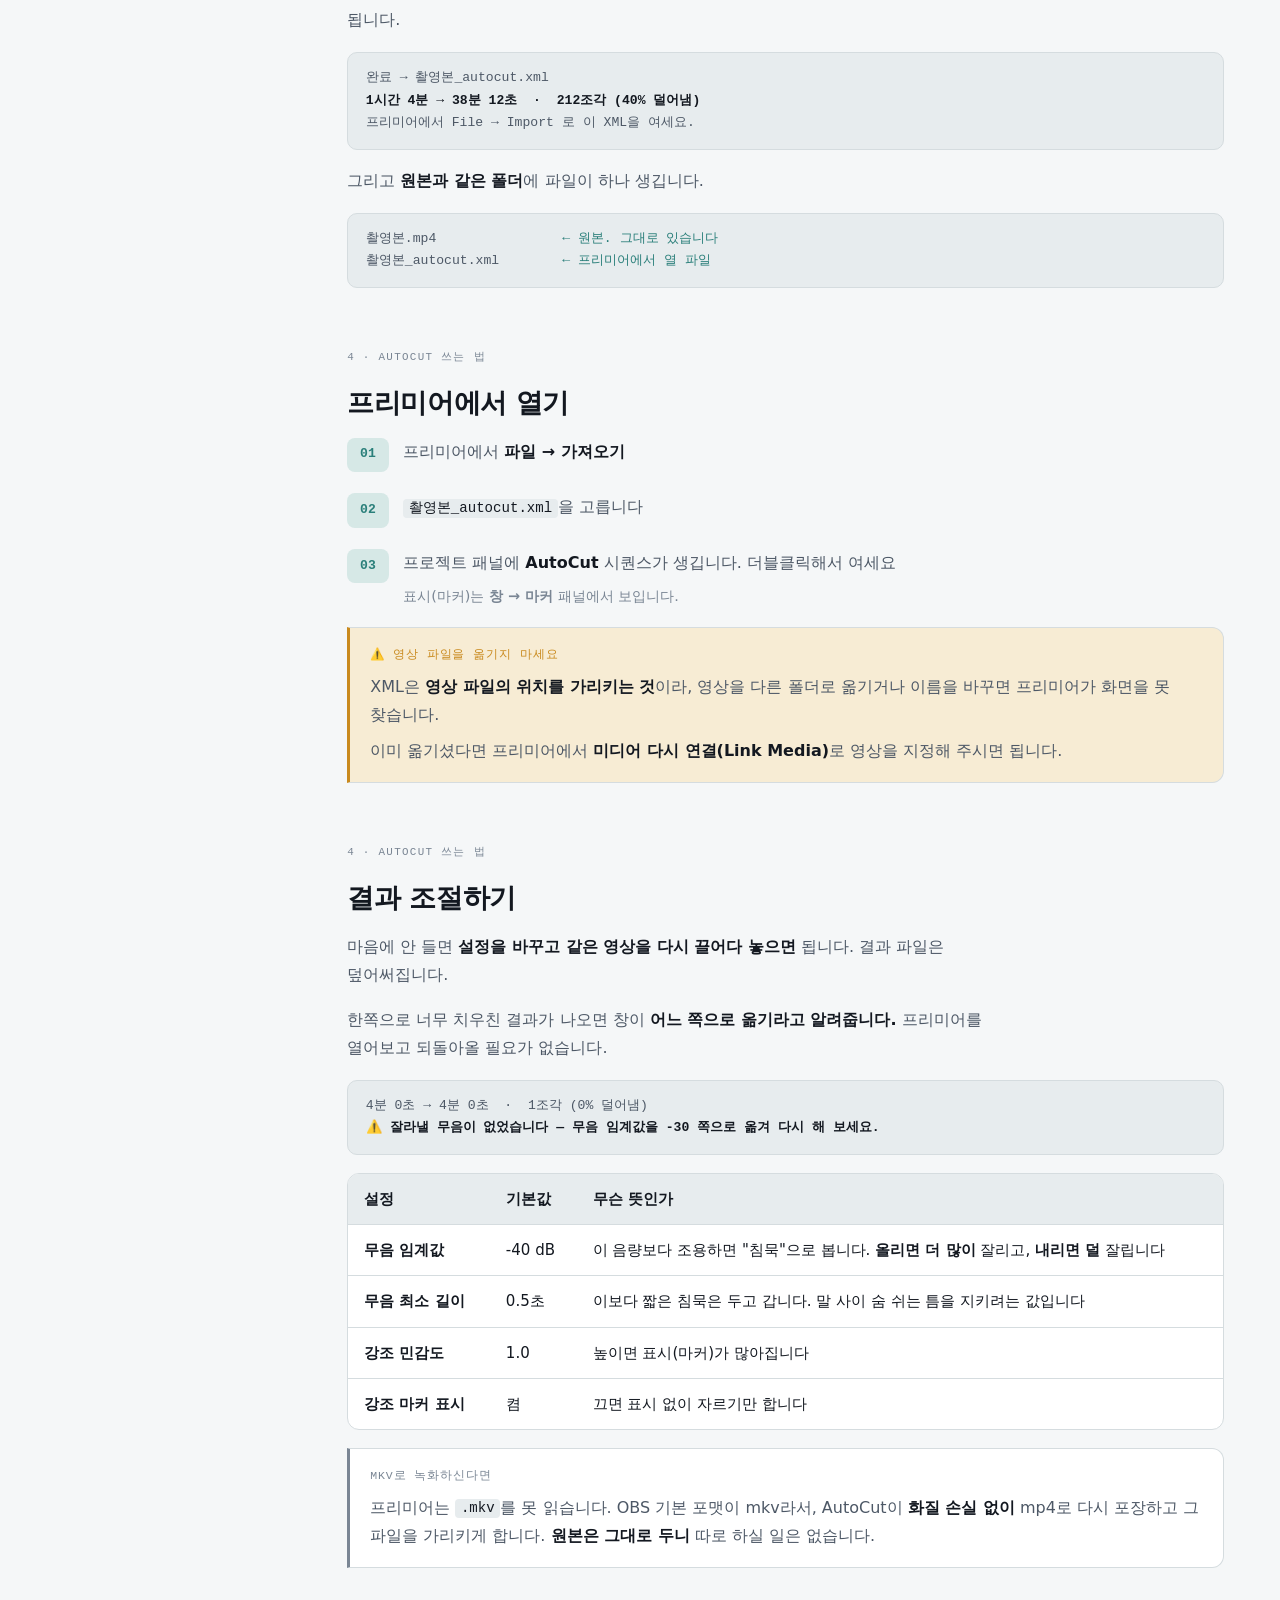
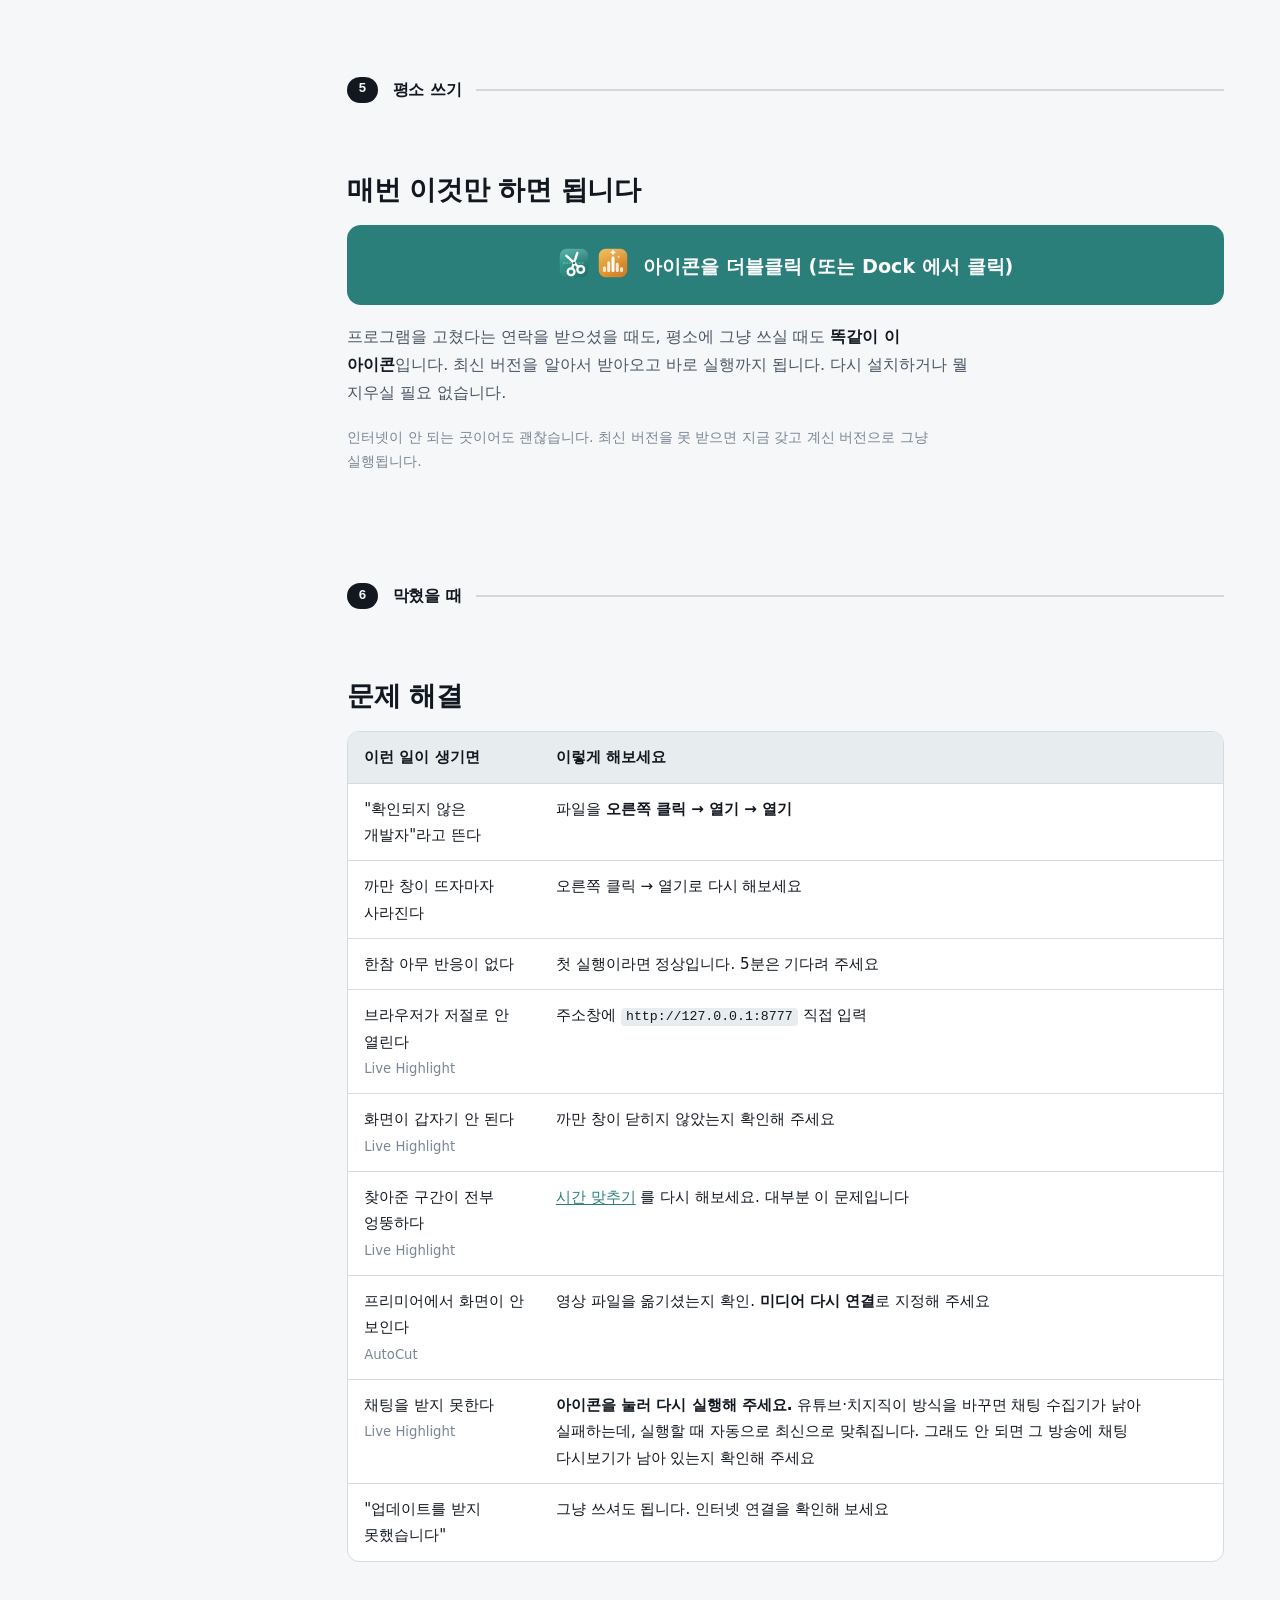
==== commit 0df3a964: "문서: 안내문에 중지 버튼과 결과 요약 반영 AutoCut 창에 [중지] 버튼과 완료 요약(원본→결과 길이·조각 수)이 생긴 것을 안내문에 반영했다. 두 저장소에 같은 파일을 유지" ====
--- a/시작하기.html
+++ b/시작하기.html
@@ -1178,10 +1178,15 @@
       <p class="sec-kicker">4 · AutoCut 쓰는 법</p>
       <h2>영상 넣기</h2>
       <p class="prose">
-        창 안으로 <strong>영상 파일을 끌어다 놓습니다.</strong> 한 번에 한 개씩입니다.
+        창 안으로 <strong>영상 파일을 끌어다 놓습니다.</strong>
+        여러 개를 한꺼번에 놓아도 됩니다 — 순서대로 처리합니다.
         <strong>설정은 전부 그대로 두셔도 됩니다.</strong>
       </p>
       <div class="screen">미디어 확인 → 오디오 분석 …% → 무음 감지 → 강조 감지 → XML 생성 → <b>완료</b></div>
+      <p class="prose">
+        잘못 넣었거나 그만하고 싶으면 <span class="btn">중지</span> 를 누르세요.
+        만들던 파일은 남기지 않습니다.
+      </p>
       <div class="tablewrap">
         <table>
           <tr><th>영상 길이</th><th>걸리는 시간</th></tr>
@@ -1190,7 +1195,14 @@
           <tr><td>10시간</td><td>약 4분</td></tr>
         </table>
       </div>
-      <p class="prose">끝나면 <strong>원본과 같은 폴더</strong>에 파일이 하나 생깁니다.</p>
+      <p class="prose">
+        끝나면 창이 <strong>얼마나 줄었는지</strong> 알려줍니다.
+        프리미어를 열기 전에 이 줄만 보고 판단하시면 됩니다.
+      </p>
+      <div class="screen">완료 → 촬영본_autocut.xml
+<b>1시간 4분 → 38분 12초  ·  212조각 (40% 덜어냄)</b>
+프리미어에서 File → Import 로 이 XML을 여세요.</div>
+      <p class="prose">그리고 <strong>원본과 같은 폴더</strong>에 파일이 하나 생깁니다.</p>
       <div class="screen">촬영본.mp4                <span class="c">← 원본. 그대로 있습니다</span>
 촬영본_autocut.xml        <span class="c">← 프리미어에서 열 파일</span></div>
     </section>
@@ -1239,6 +1251,12 @@
         마음에 안 들면 <strong>설정을 바꾸고 같은 영상을 다시 끌어다 놓으면</strong> 됩니다.
         결과 파일은 덮어써집니다.
       </p>
+      <p class="prose">
+        한쪽으로 너무 치우친 결과가 나오면 창이 <strong>어느 쪽으로 옮기라고 알려줍니다.</strong>
+        프리미어를 열어보고 되돌아올 필요가 없습니다.
+      </p>
+      <div class="screen">4분 0초 → 4분 0초  ·  1조각 (0% 덜어냄)
+<b>⚠️ 잘라낼 무음이 없었습니다 — 무음 임계값을 -30 쪽으로 옮겨 다시 해 보세요.</b></div>
       <div class="tablewrap">
         <table>
           <tr><th>설정</th><th>기본값</th><th>무슨 뜻인가</th></tr>
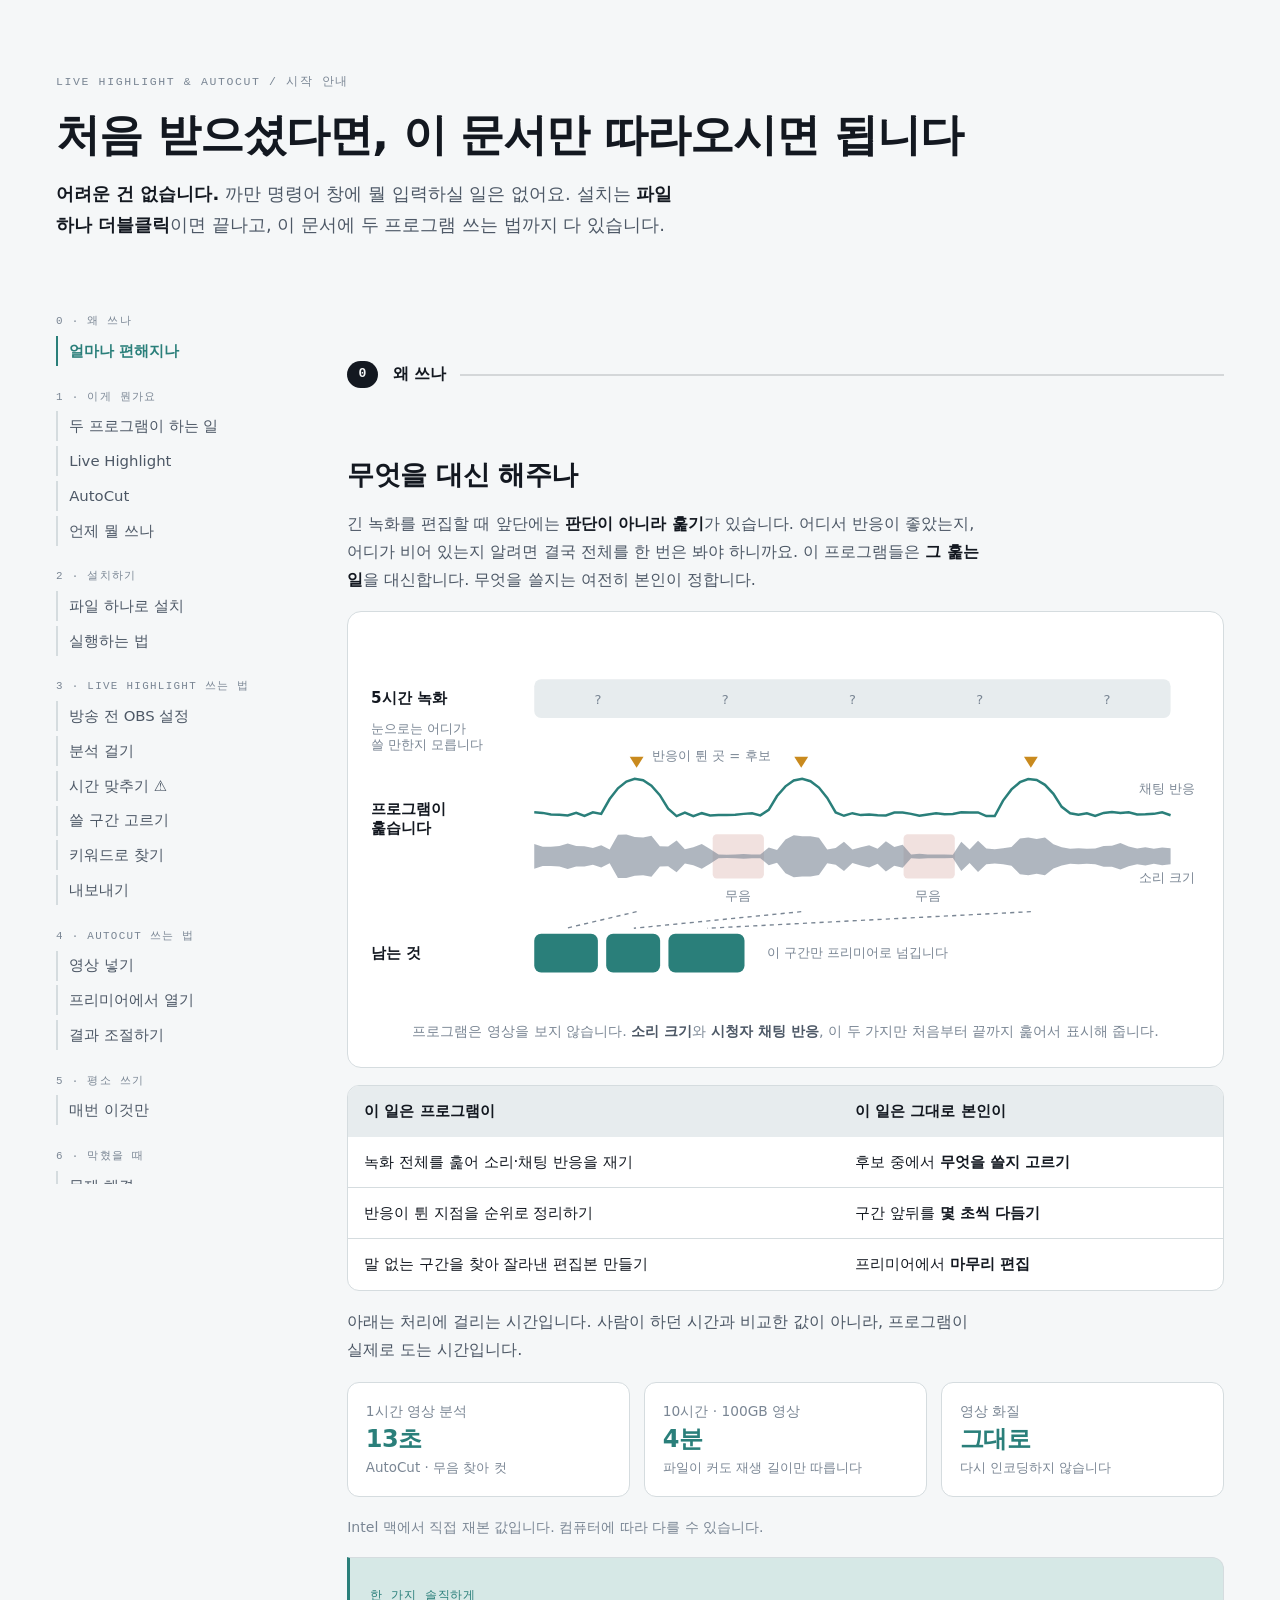
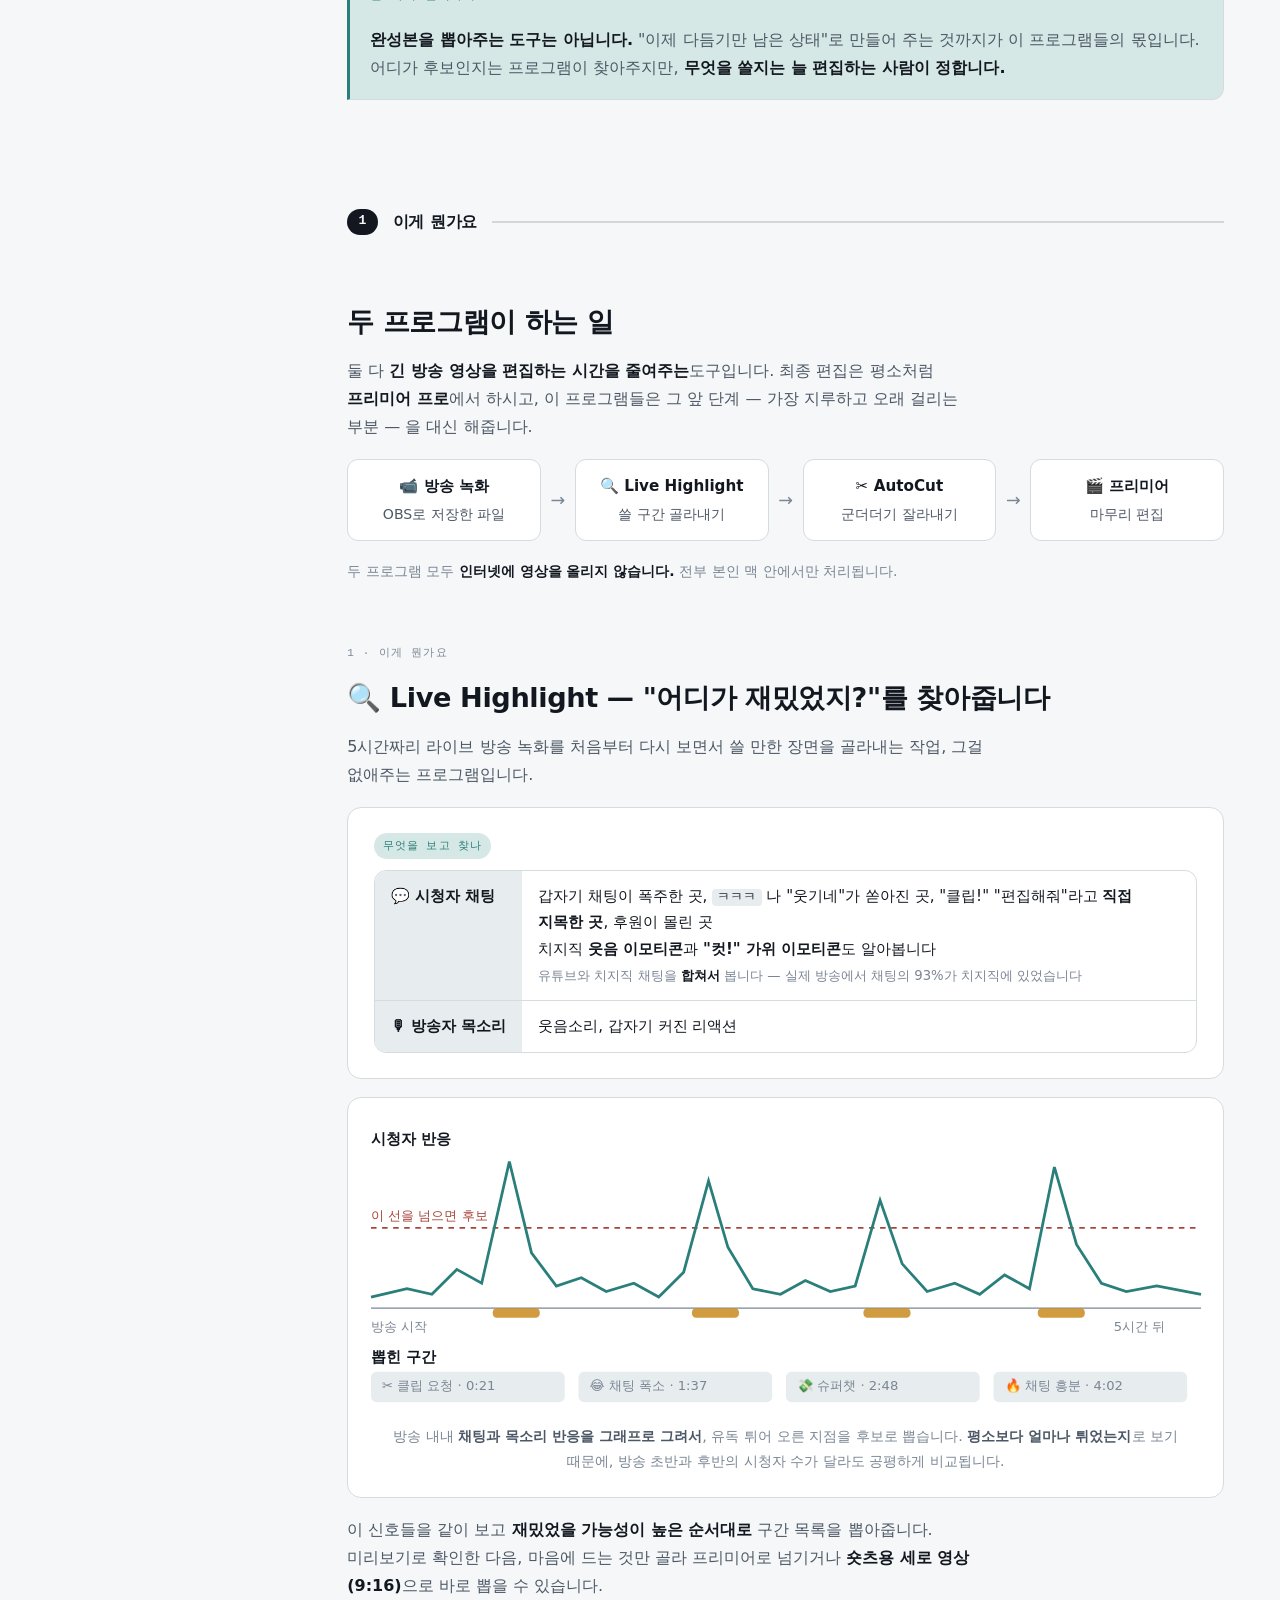
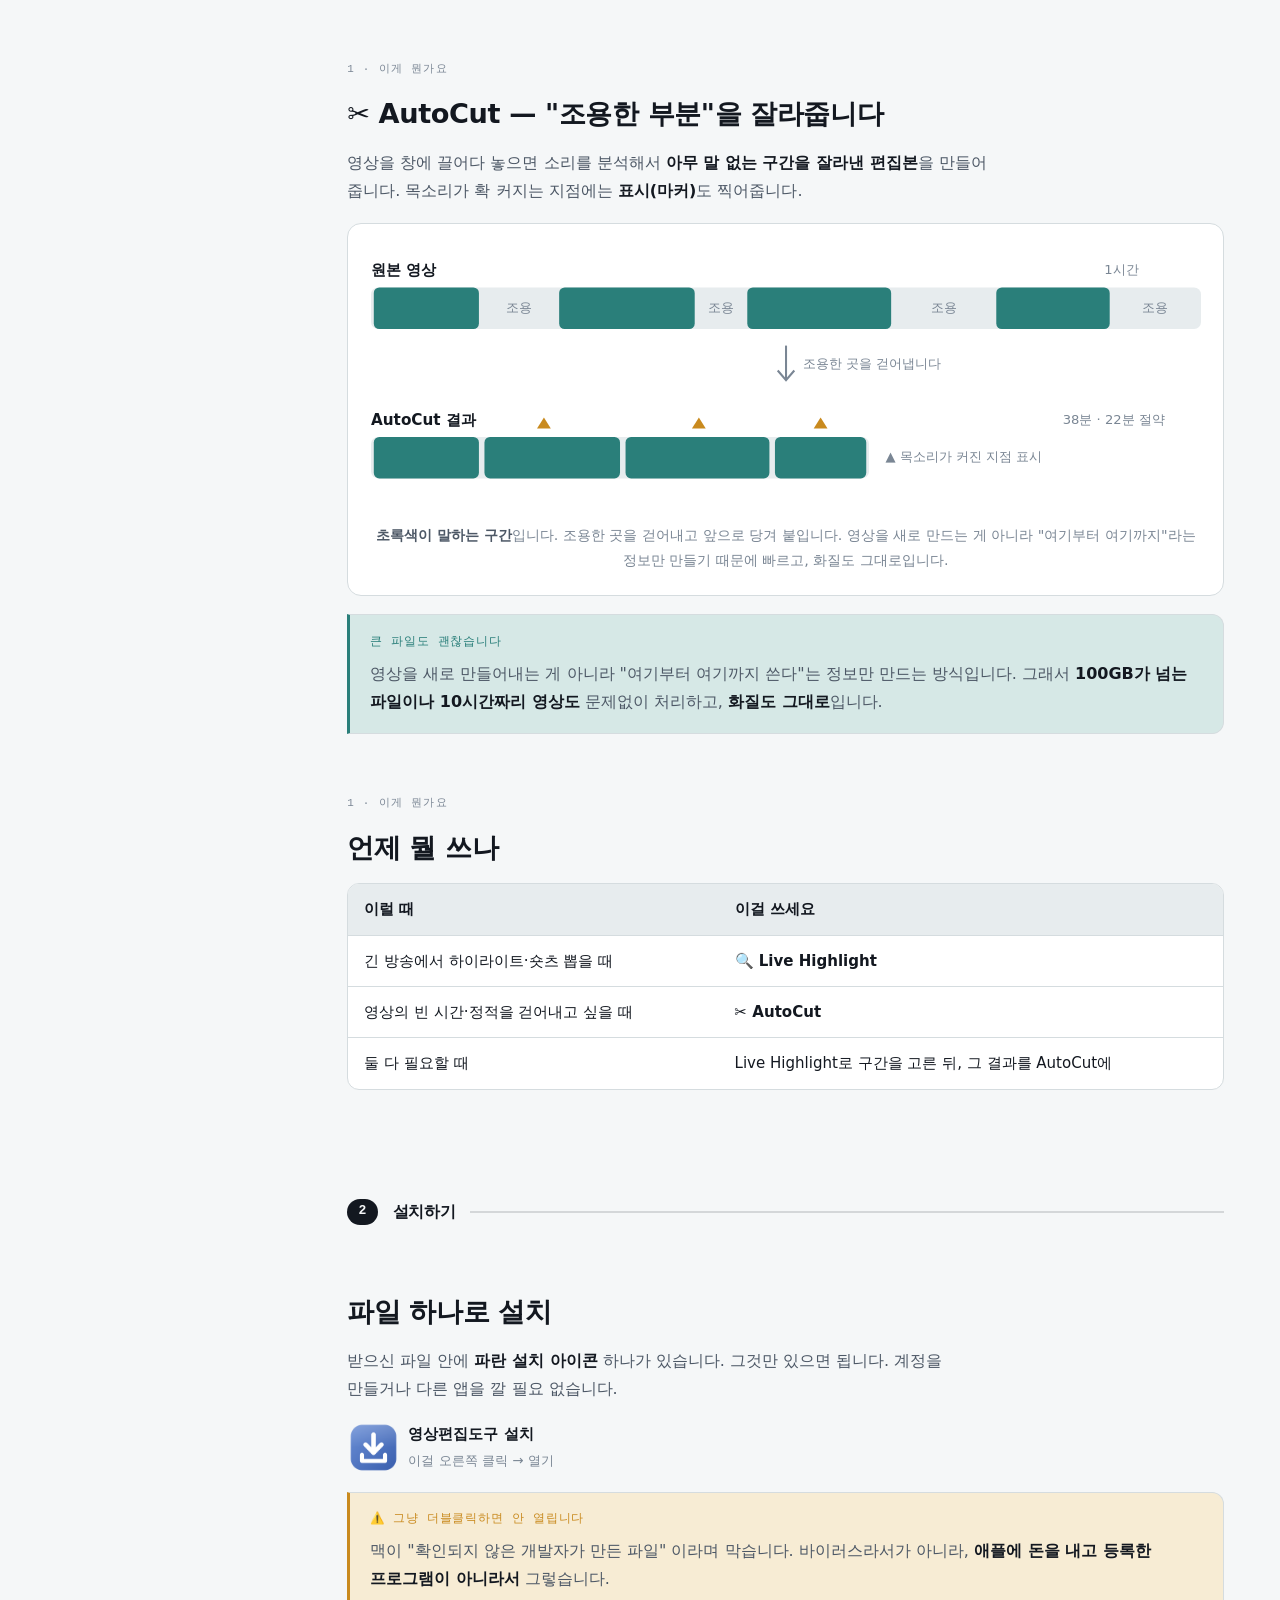
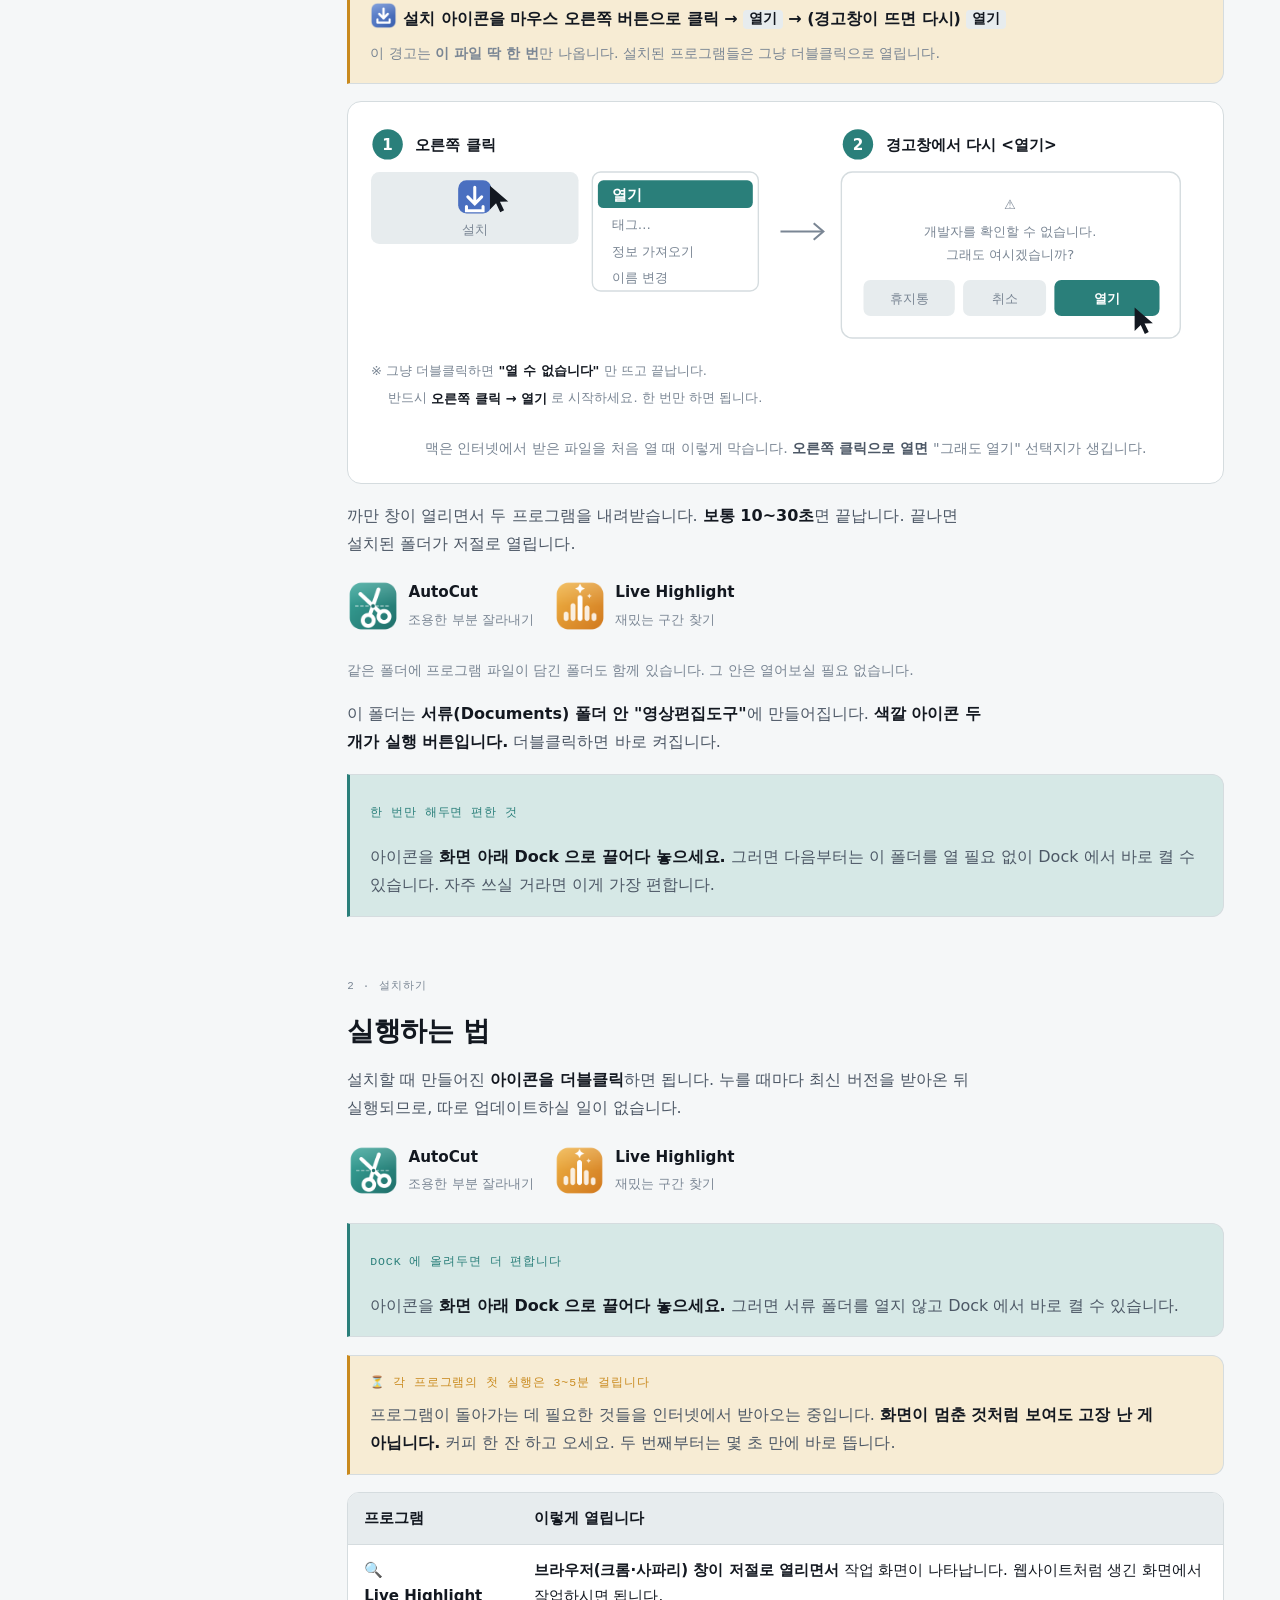
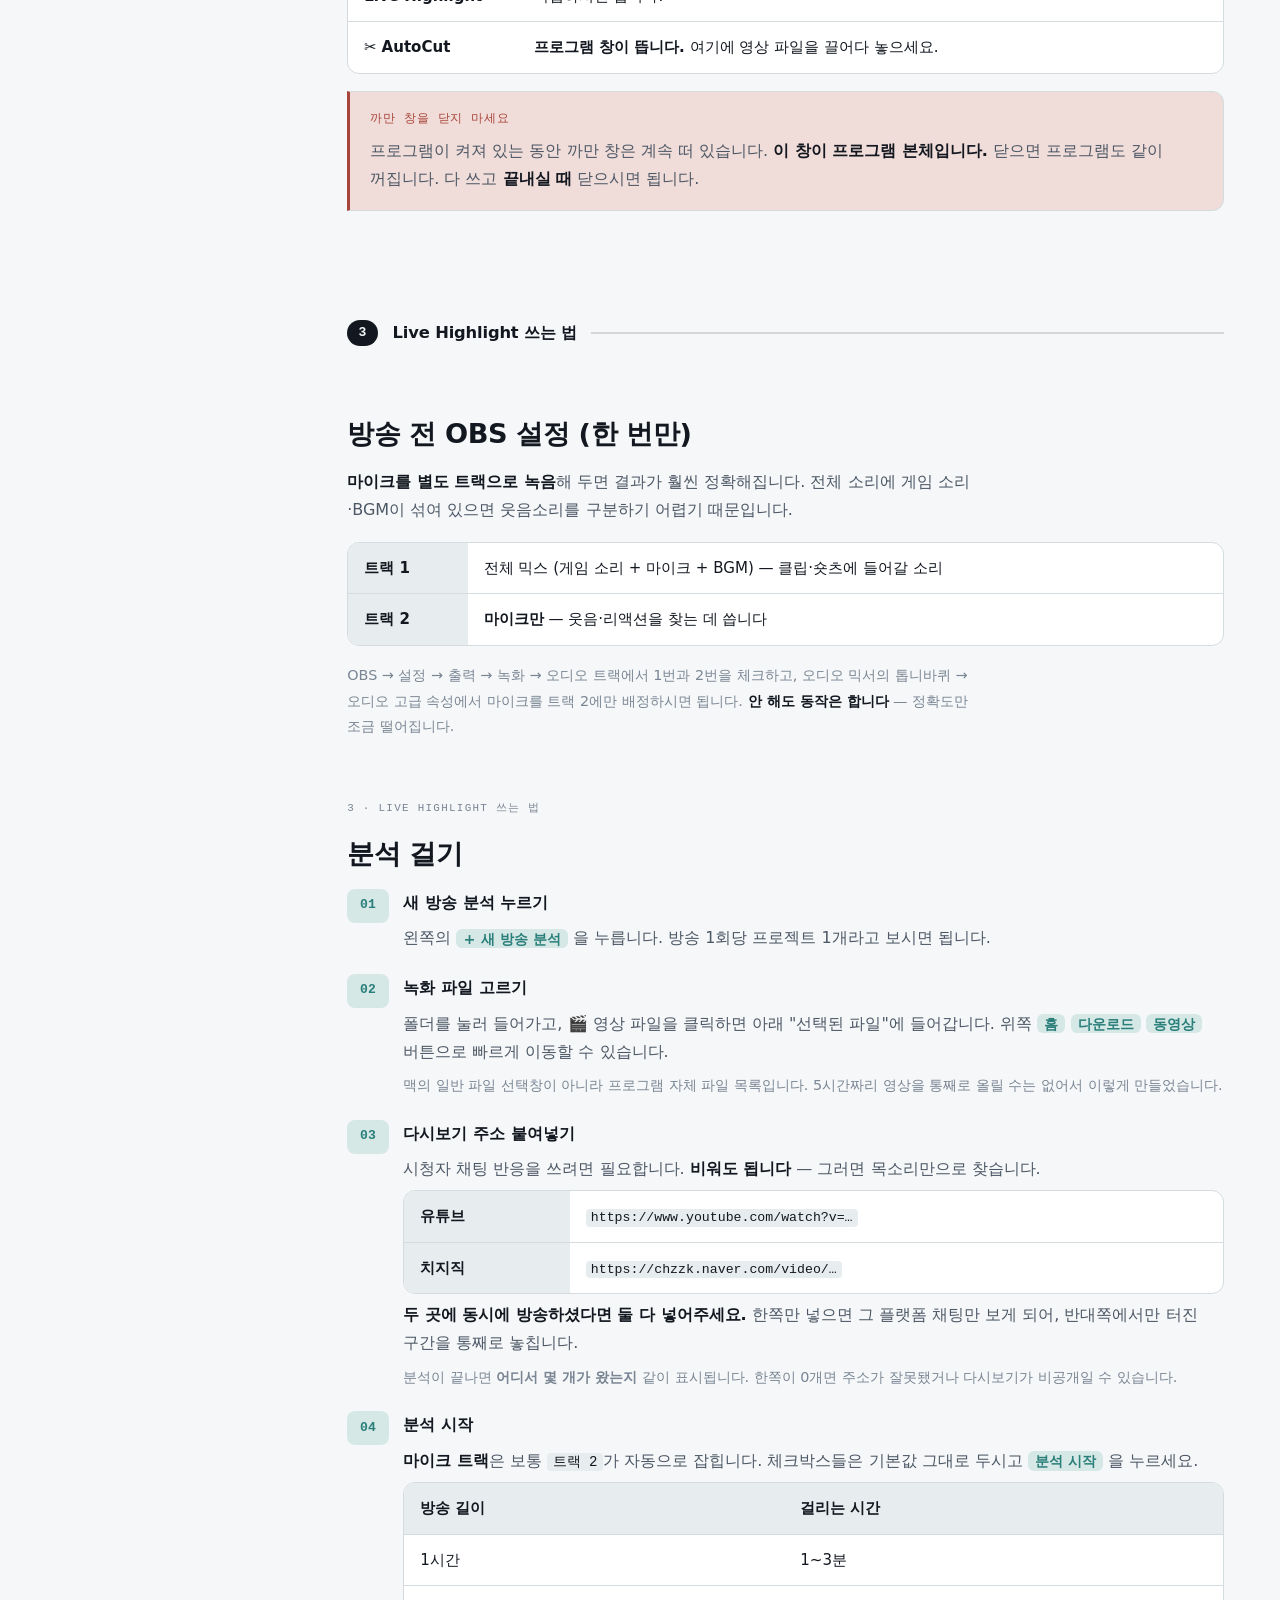
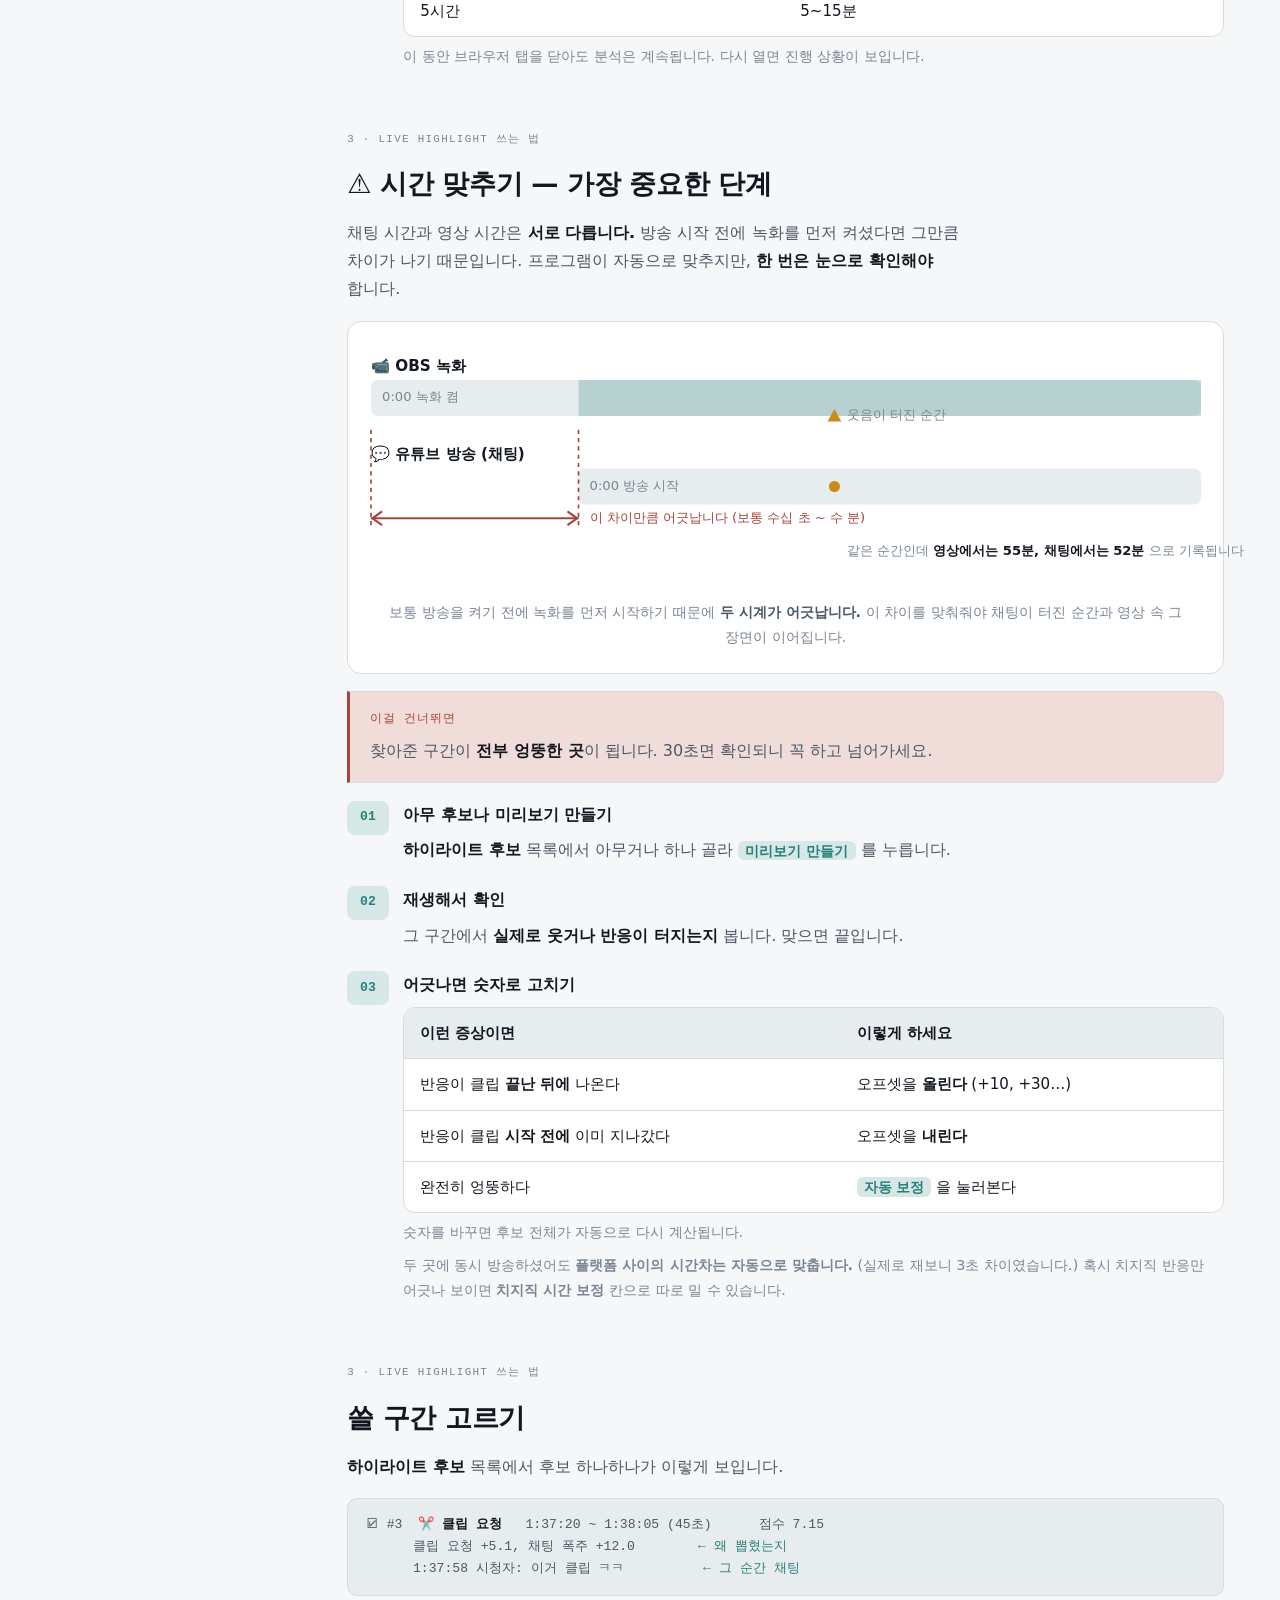
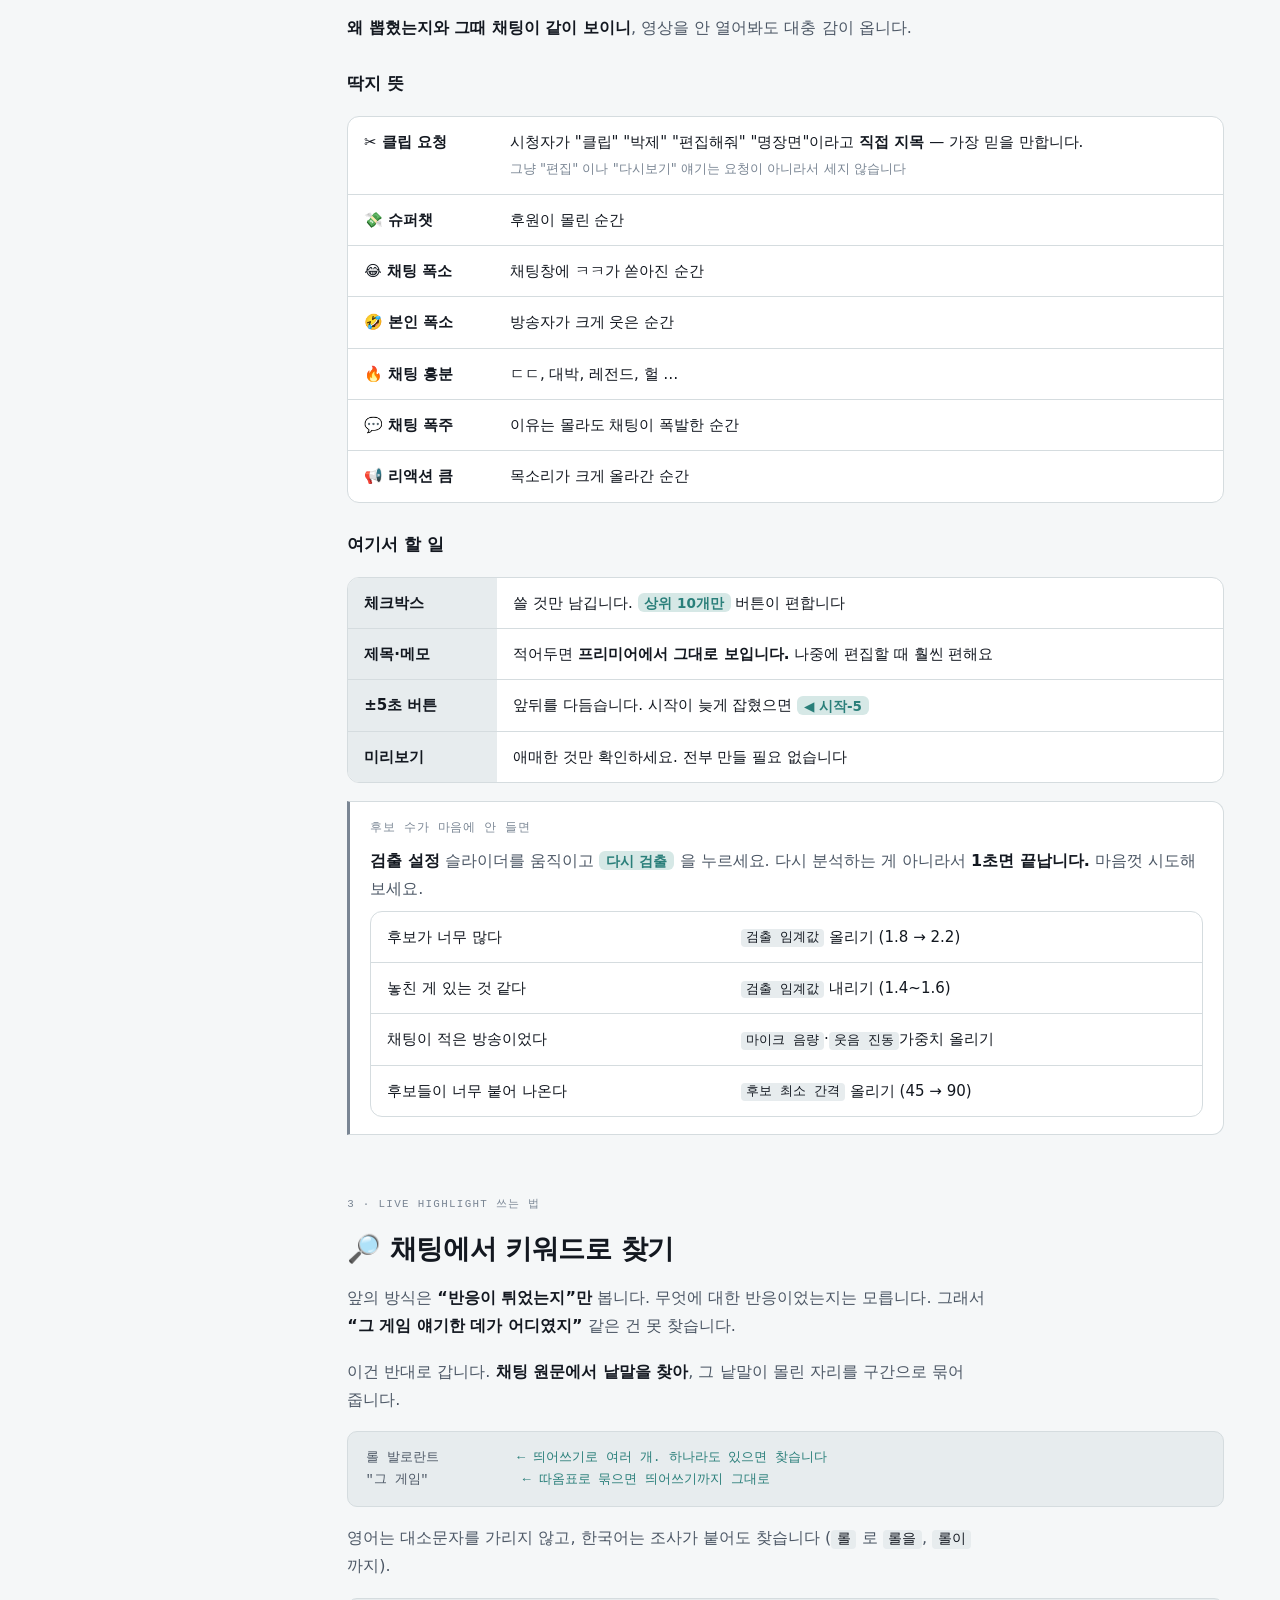
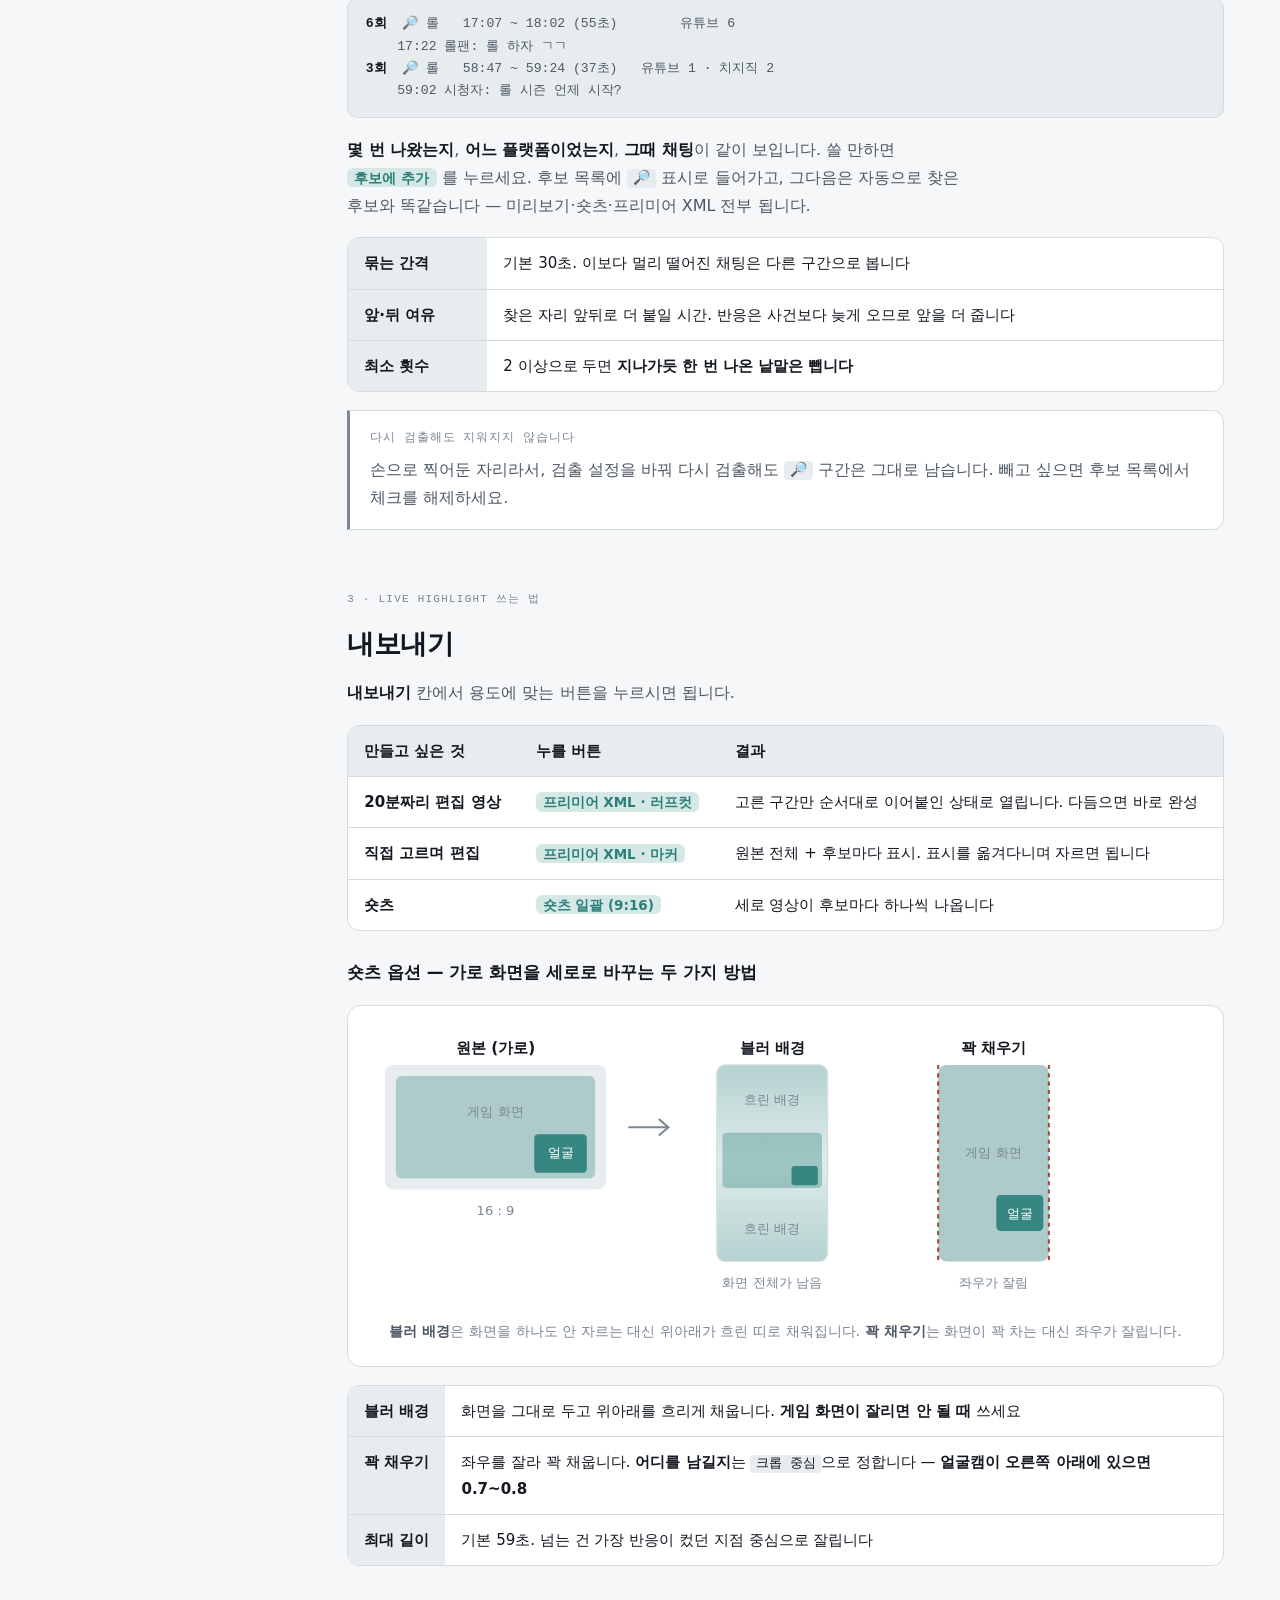
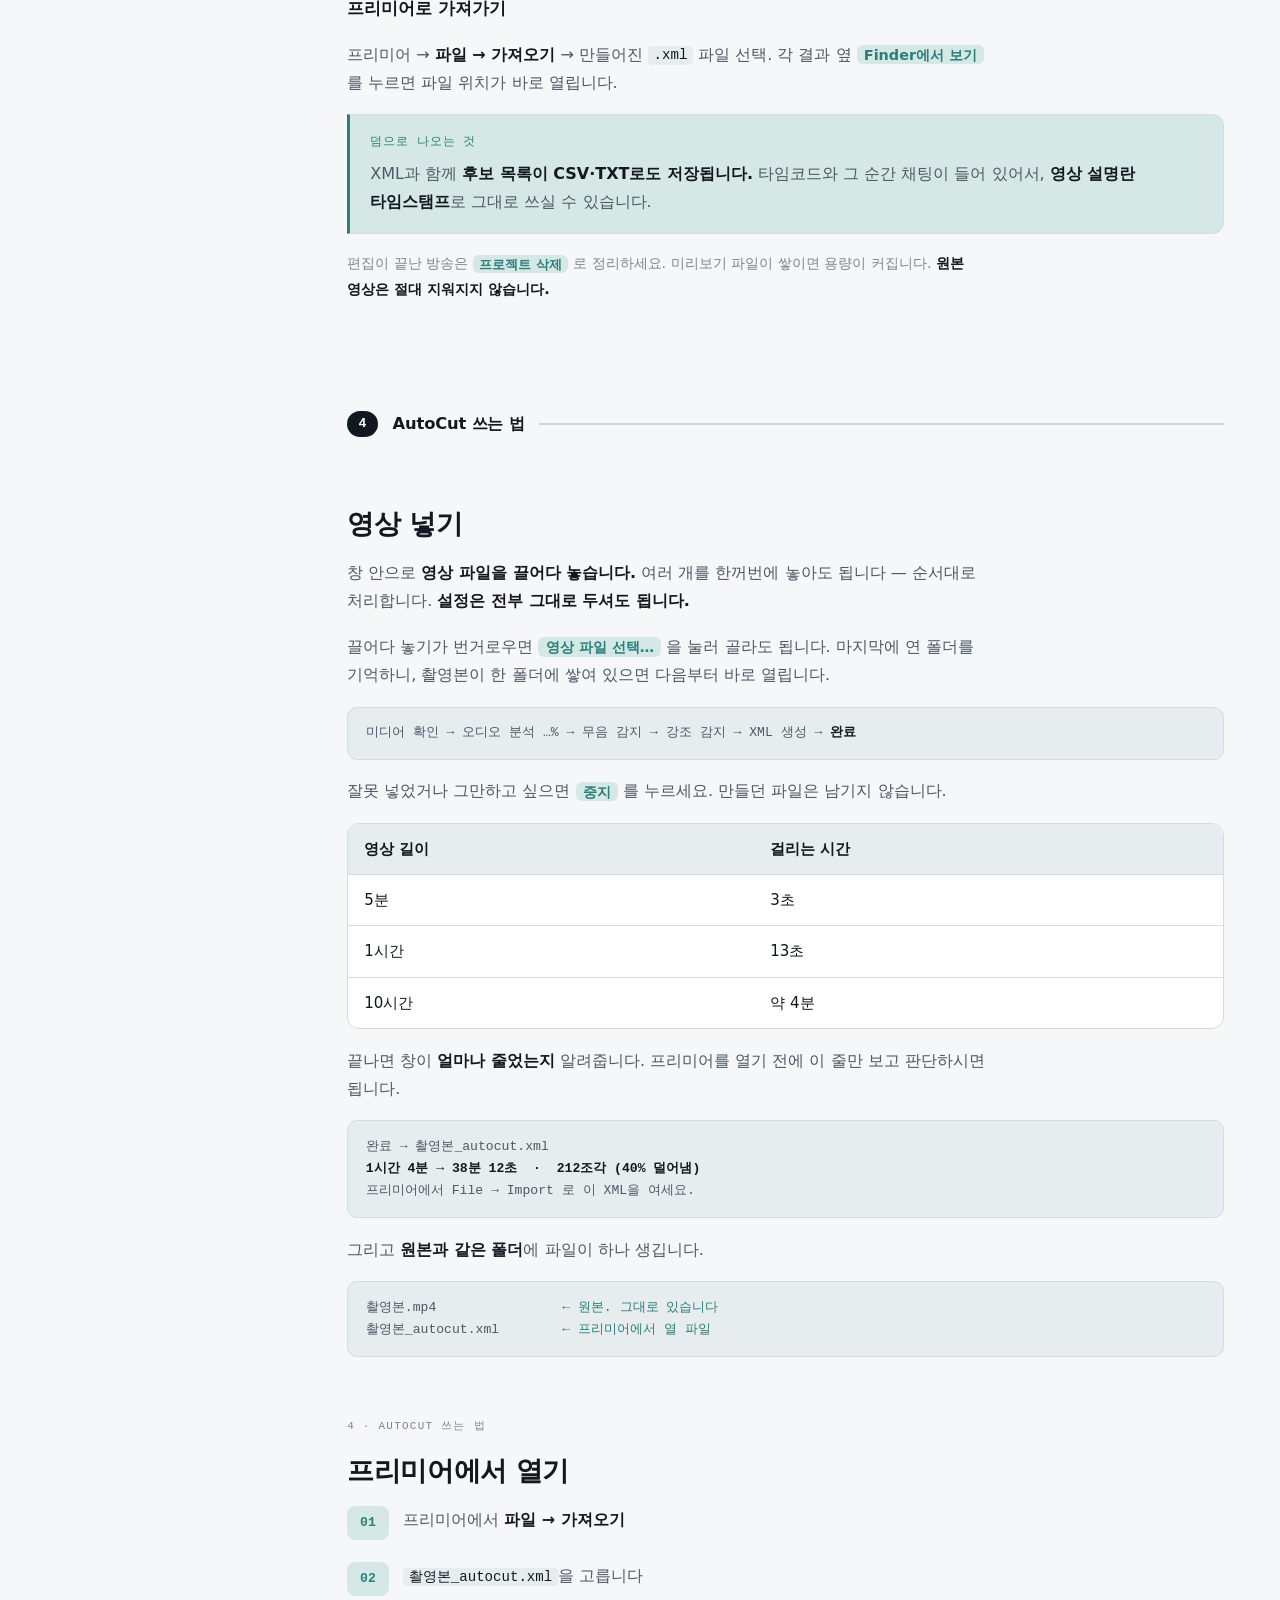
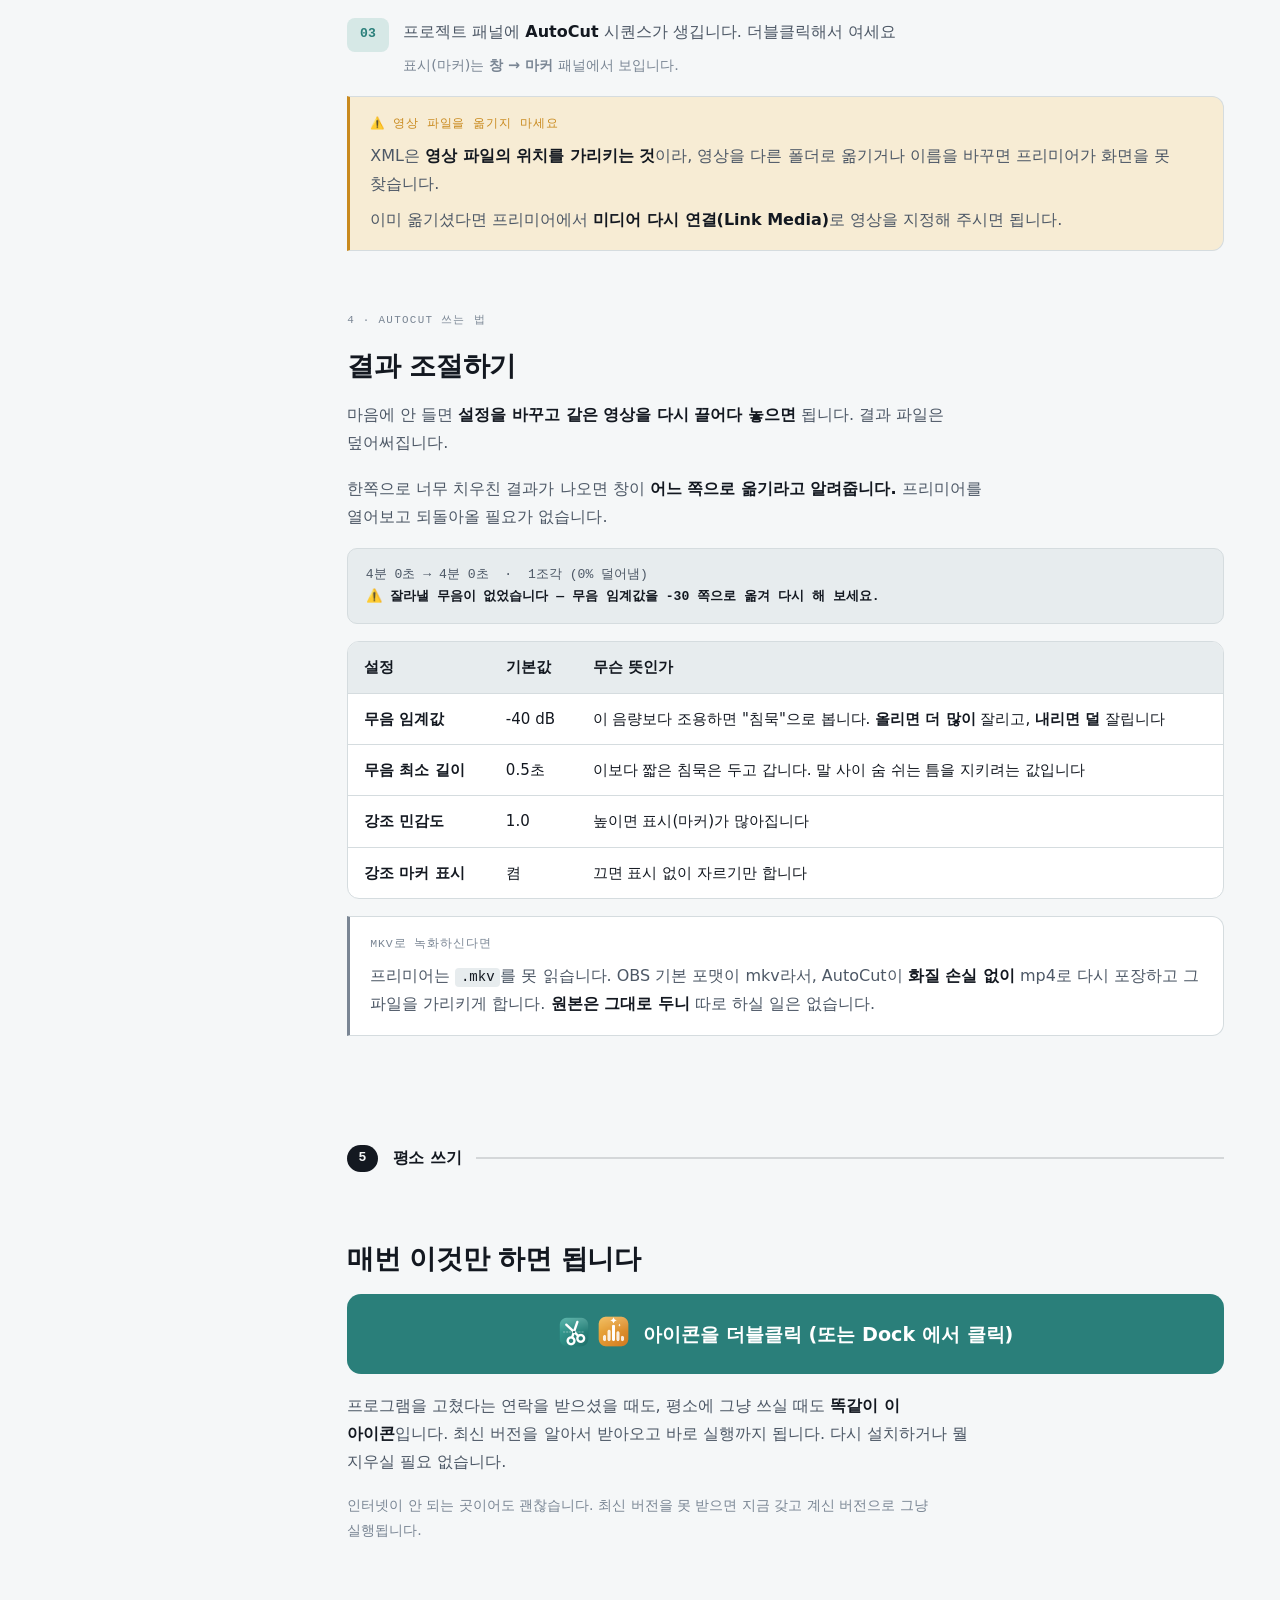
==== commit 749e7046: "채팅 키워드 검색 추가 — 내용으로 구간 찾기 자동 검출은 "반응이 튀었는지" 만 본다. 무엇에 대한 반응이었는지는 모르므로 "그 게임 얘기한 데가 어디였지" 같은 건 못 찾는다." ====
--- a/시작하기.html
+++ b/시작하기.html
@@ -340,6 +340,7 @@
         <a href="#lh-new">분석 걸기</a>
         <a href="#lh-sync">시간 맞추기 ⚠️</a>
         <a href="#lh-pick">쓸 구간 고르기</a>
+        <a href="#lh-search">키워드로 찾기</a>
         <a href="#lh-export">내보내기</a>
       </div>
       <div class="toc-group">
@@ -1059,6 +1060,52 @@
       </div>
     </section>
 
+    <section id="lh-search">
+      <p class="sec-kicker">3 · Live Highlight 쓰는 법</p>
+      <h2>🔎 채팅에서 키워드로 찾기</h2>
+      <p class="prose">
+        앞의 방식은 <strong>“반응이 튀었는지”만</strong> 봅니다. 무엇에 대한 반응이었는지는 모릅니다.
+        그래서 <strong>“그 게임 얘기한 데가 어디였지”</strong> 같은 건 못 찾습니다.
+      </p>
+      <p class="prose">
+        이건 반대로 갑니다. <strong>채팅 원문에서 낱말을 찾아</strong>, 그 낱말이 몰린 자리를
+        구간으로 묶어 줍니다.
+      </p>
+      <div class="screen">롤 발로란트          <span class="c">← 띄어쓰기로 여러 개. 하나라도 있으면 찾습니다</span>
+"그 게임"            <span class="c">← 따옴표로 묶으면 띄어쓰기까지 그대로</span></div>
+      <p class="prose">
+        영어는 대소문자를 가리지 않고, 한국어는 조사가 붙어도 찾습니다
+        (<code>롤</code> 로 <code>롤을</code>, <code>롤이</code> 까지).
+      </p>
+
+      <div class="screen"><b>6회</b>  🔎 롤   17:07 ~ 18:02 (55초)        유튜브 6
+    17:22 롤팬: 롤 하자 ㄱㄱ
+<b>3회</b>  🔎 롤   58:47 ~ 59:24 (37초)   유튜브 1 · 치지직 2
+    59:02 시청자: 롤 시즌 언제 시작?</div>
+
+      <p class="prose">
+        <strong>몇 번 나왔는지</strong>, <strong>어느 플랫폼이었는지</strong>, <strong>그때 채팅</strong>이 같이 보입니다.
+        쓸 만하면 <span class="btn">후보에 추가</span> 를 누르세요. 후보 목록에 <code>🔎</code> 표시로 들어가고,
+        그다음은 자동으로 찾은 후보와 똑같습니다 — 미리보기·숏츠·프리미어 XML 전부 됩니다.
+      </p>
+
+      <div class="tablewrap">
+        <table>
+          <tr><th>묶는 간격</th><td>기본 30초. 이보다 멀리 떨어진 채팅은 다른 구간으로 봅니다</td></tr>
+          <tr><th>앞·뒤 여유</th><td>찾은 자리 앞뒤로 더 붙일 시간. 반응은 사건보다 늦게 오므로 앞을 더 줍니다</td></tr>
+          <tr><th>최소 횟수</th><td>2 이상으로 두면 <strong>지나가듯 한 번 나온 낱말은 뺍니다</strong></td></tr>
+        </table>
+      </div>
+
+      <div class="callout">
+        <span class="callout-label">다시 검출해도 지워지지 않습니다</span>
+        <p class="prose">
+          손으로 찍어둔 자리라서, 검출 설정을 바꿔 다시 검출해도 <code>🔎</code> 구간은 그대로 남습니다.
+          빼고 싶으면 후보 목록에서 체크를 해제하세요.
+        </p>
+      </div>
+    </section>
+
     <section id="lh-export">
       <p class="sec-kicker">3 · Live Highlight 쓰는 법</p>
       <h2>내보내기</h2>
@@ -1182,6 +1229,10 @@
         여러 개를 한꺼번에 놓아도 됩니다 — 순서대로 처리합니다.
         <strong>설정은 전부 그대로 두셔도 됩니다.</strong>
       </p>
+      <p class="prose">
+        끌어다 놓기가 번거로우면 <span class="btn">영상 파일 선택…</span> 을 눌러 골라도 됩니다.
+        마지막에 연 폴더를 기억하니, 촬영본이 한 폴더에 쌓여 있으면 다음부터 바로 열립니다.
+      </p>
       <div class="screen">미디어 확인 → 오디오 분석 …% → 무음 감지 → 강조 감지 → XML 생성 → <b>완료</b></div>
       <p class="prose">
         잘못 넣었거나 그만하고 싶으면 <span class="btn">중지</span> 를 누르세요.
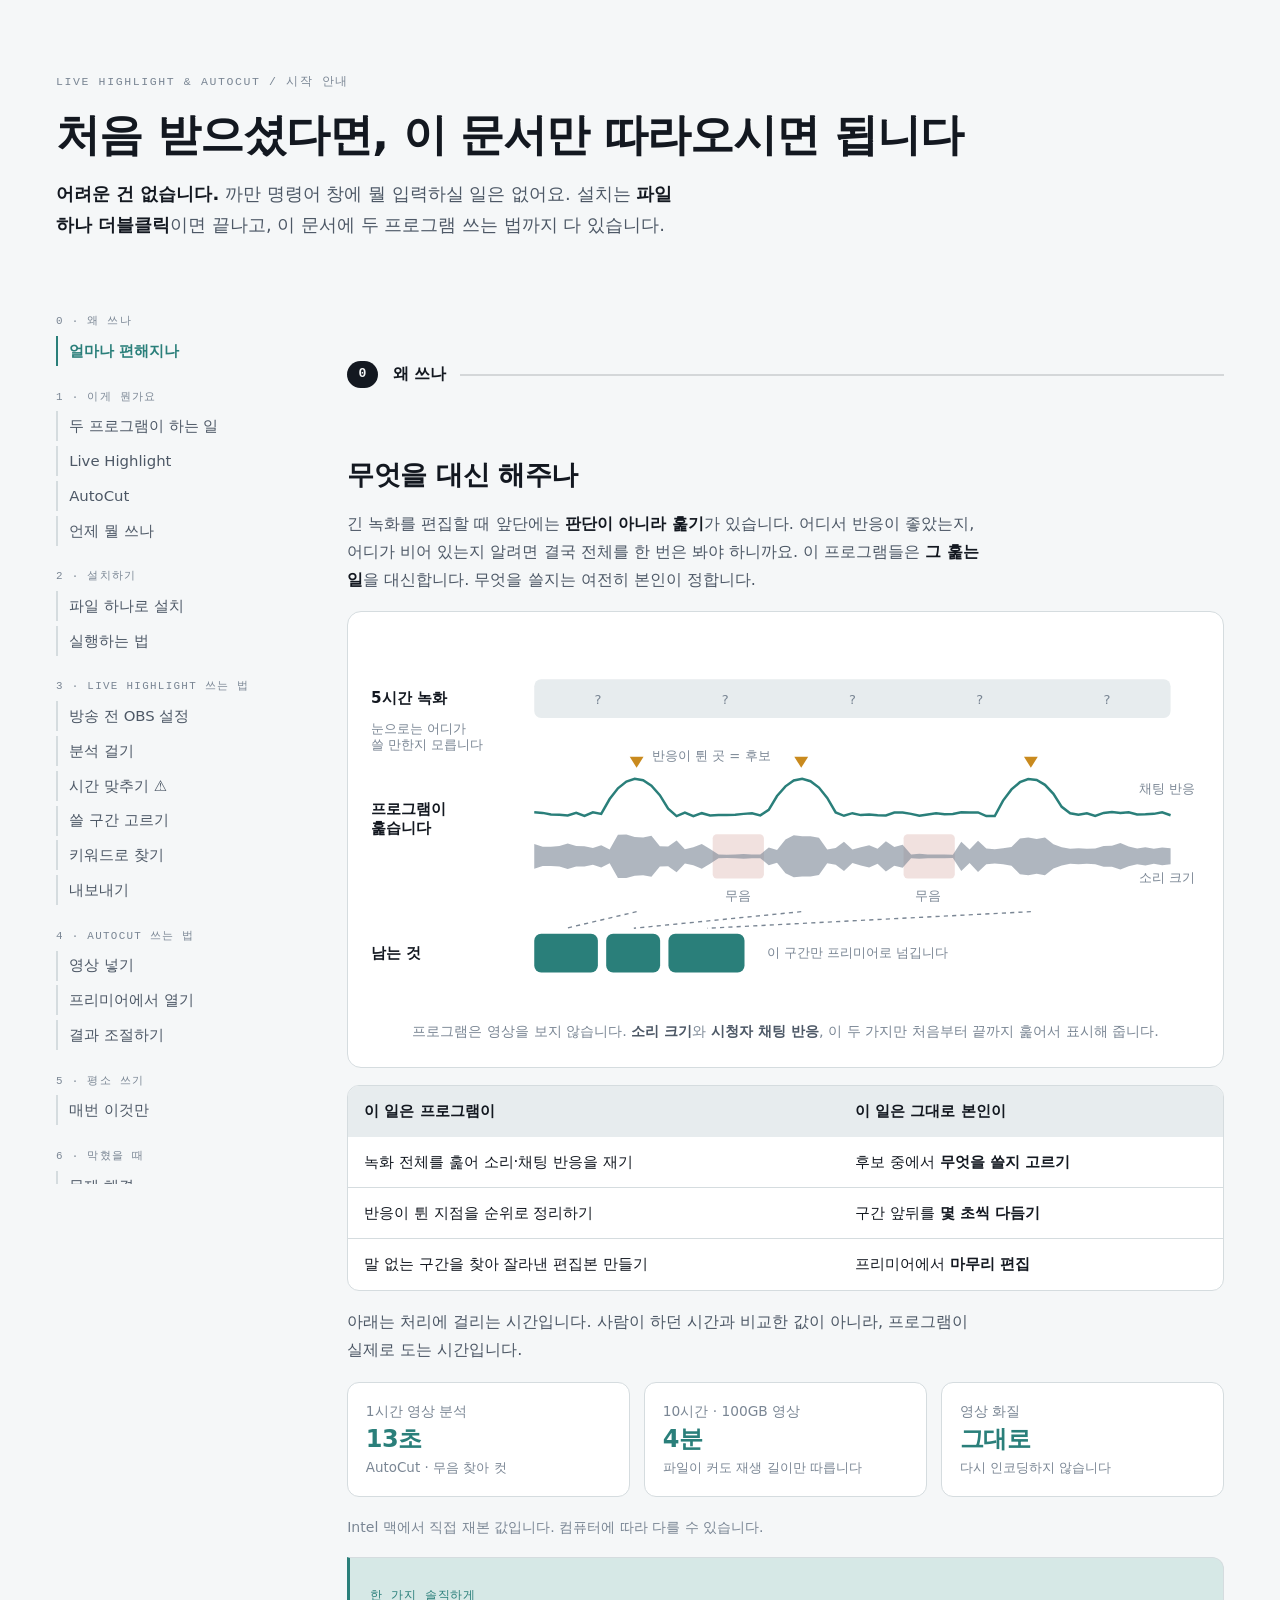
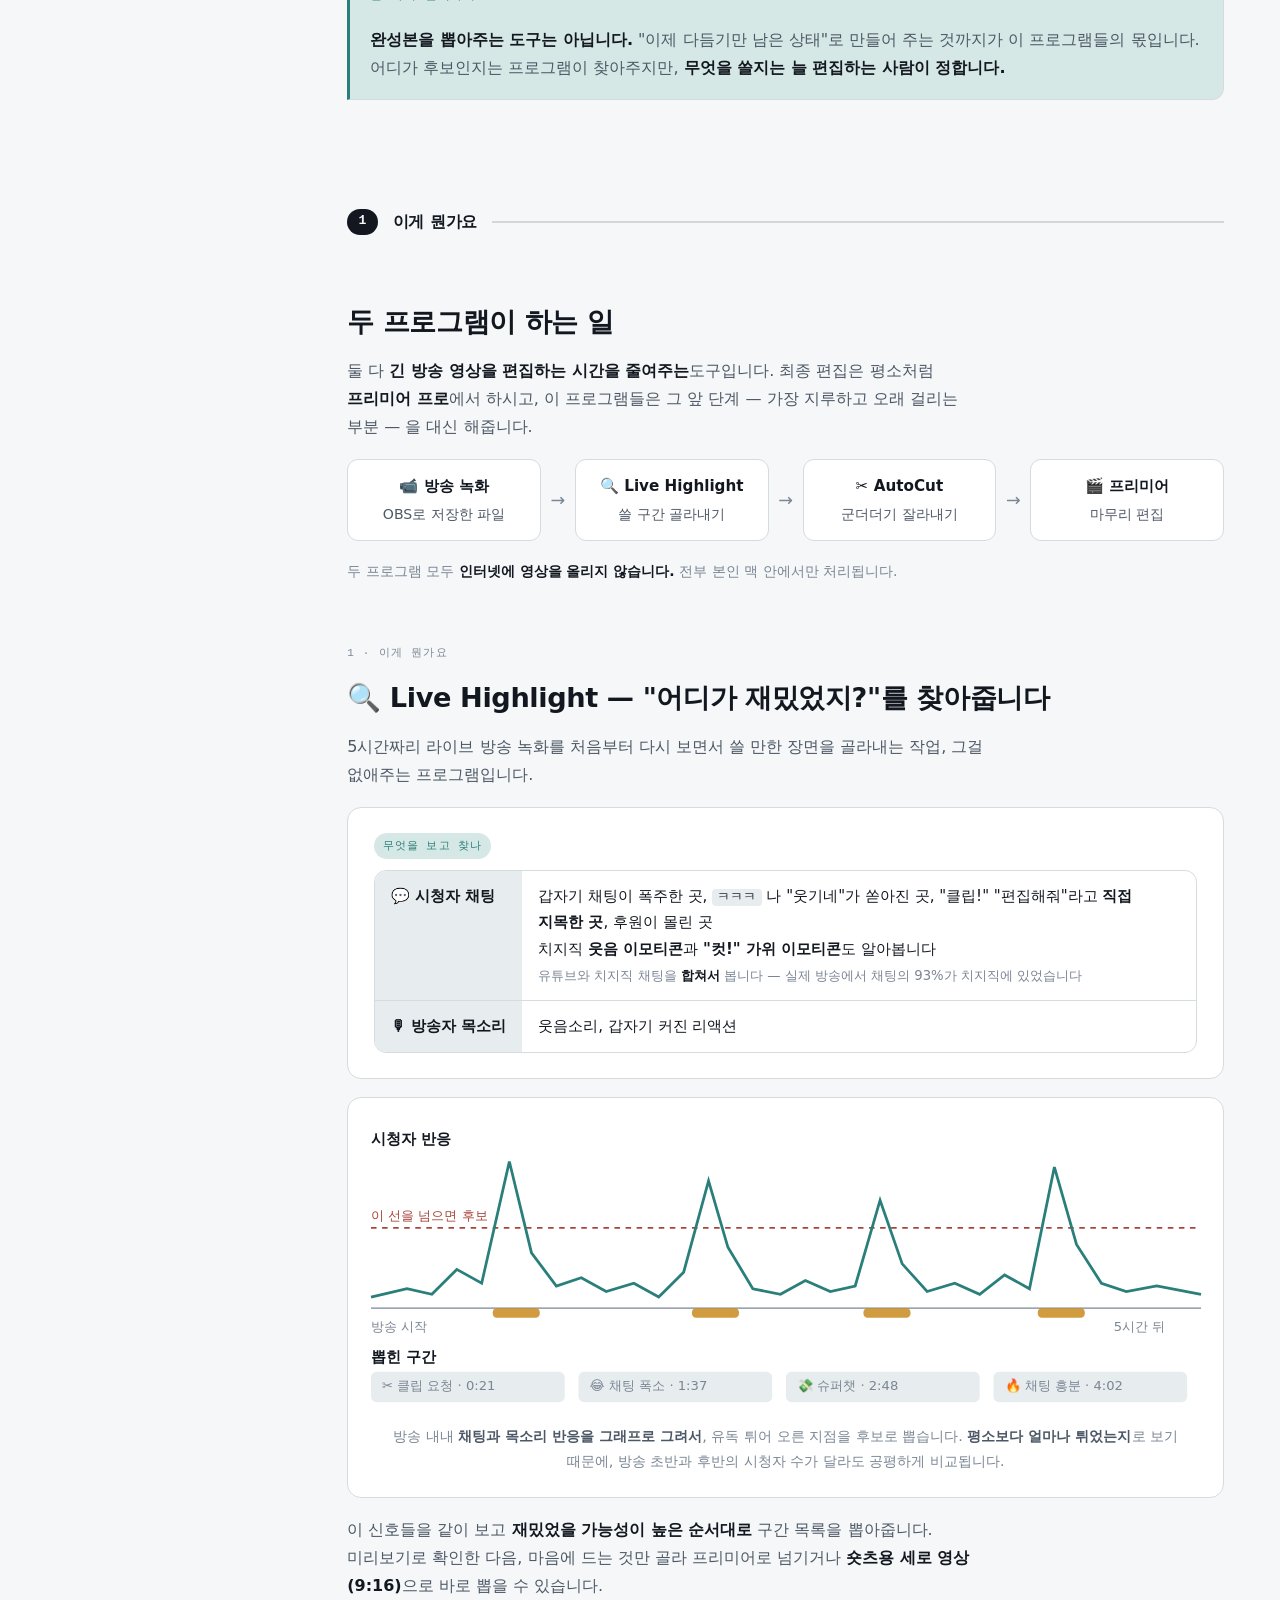
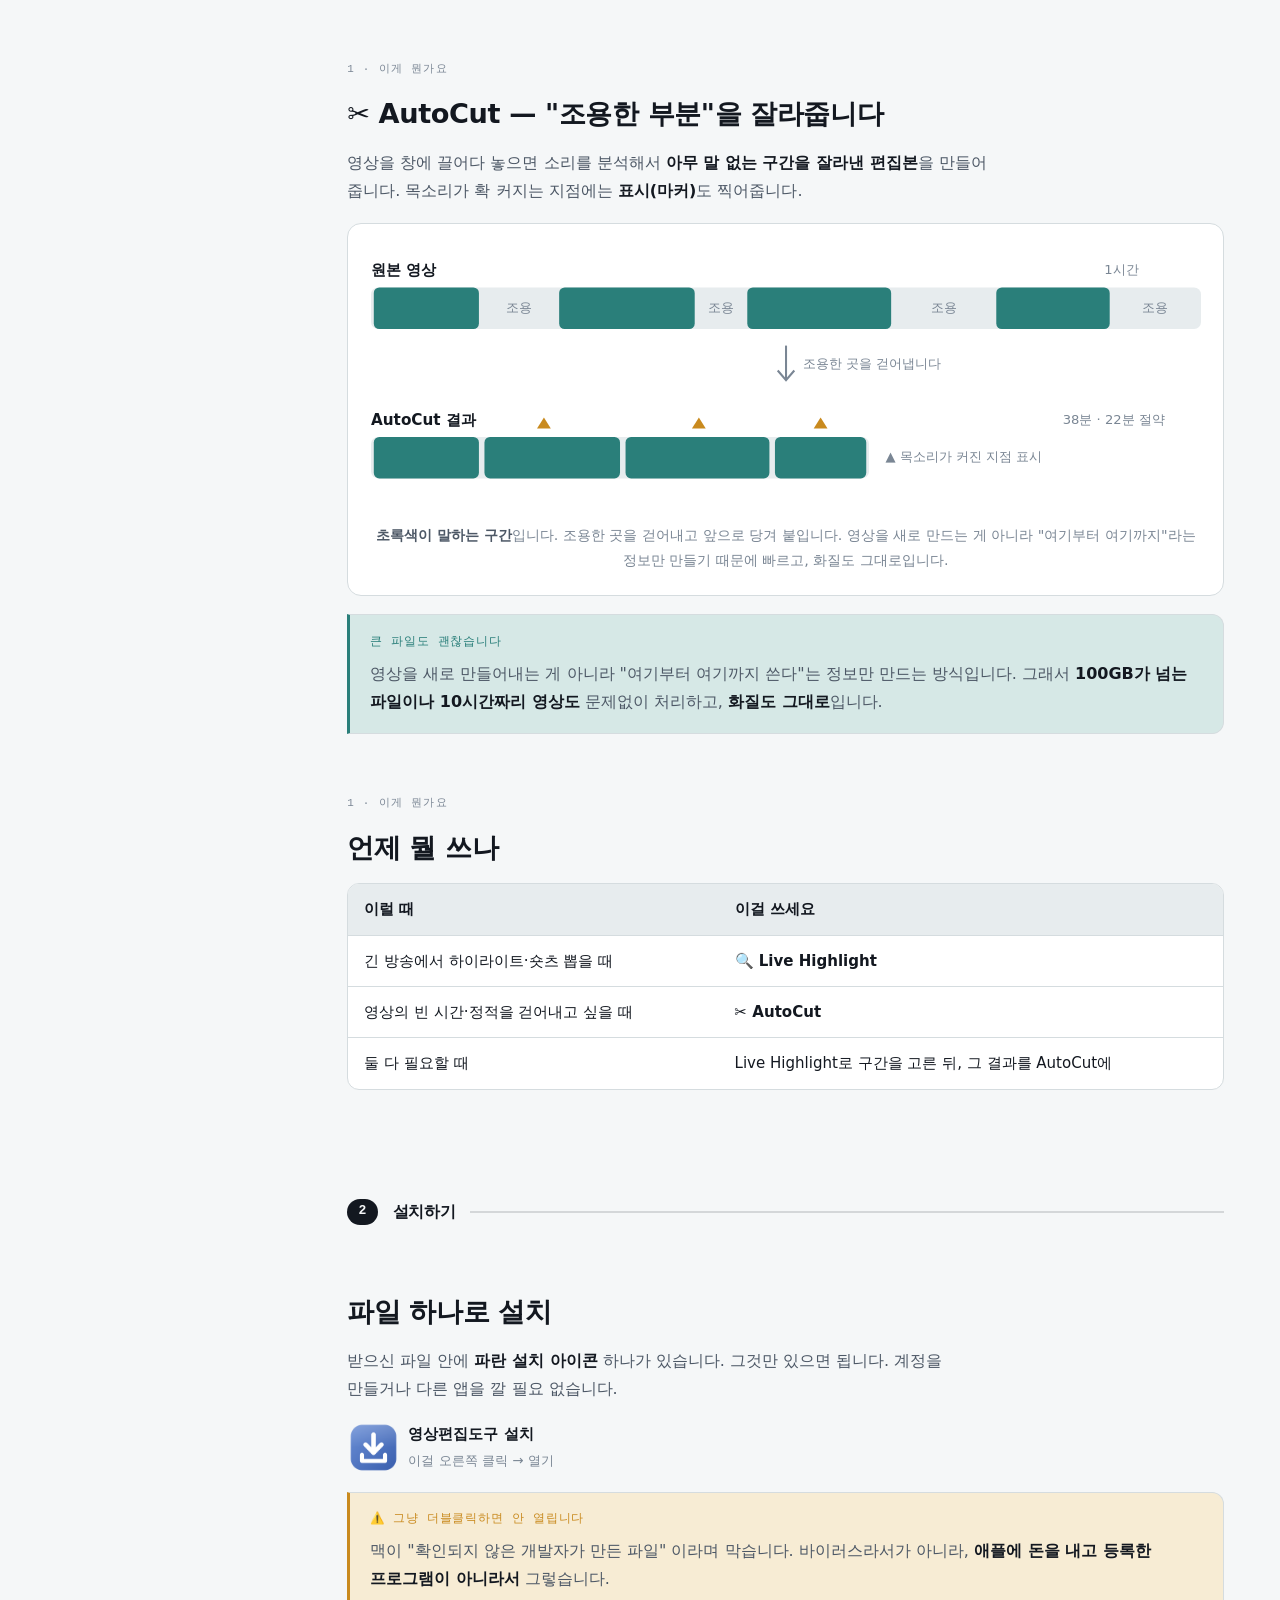
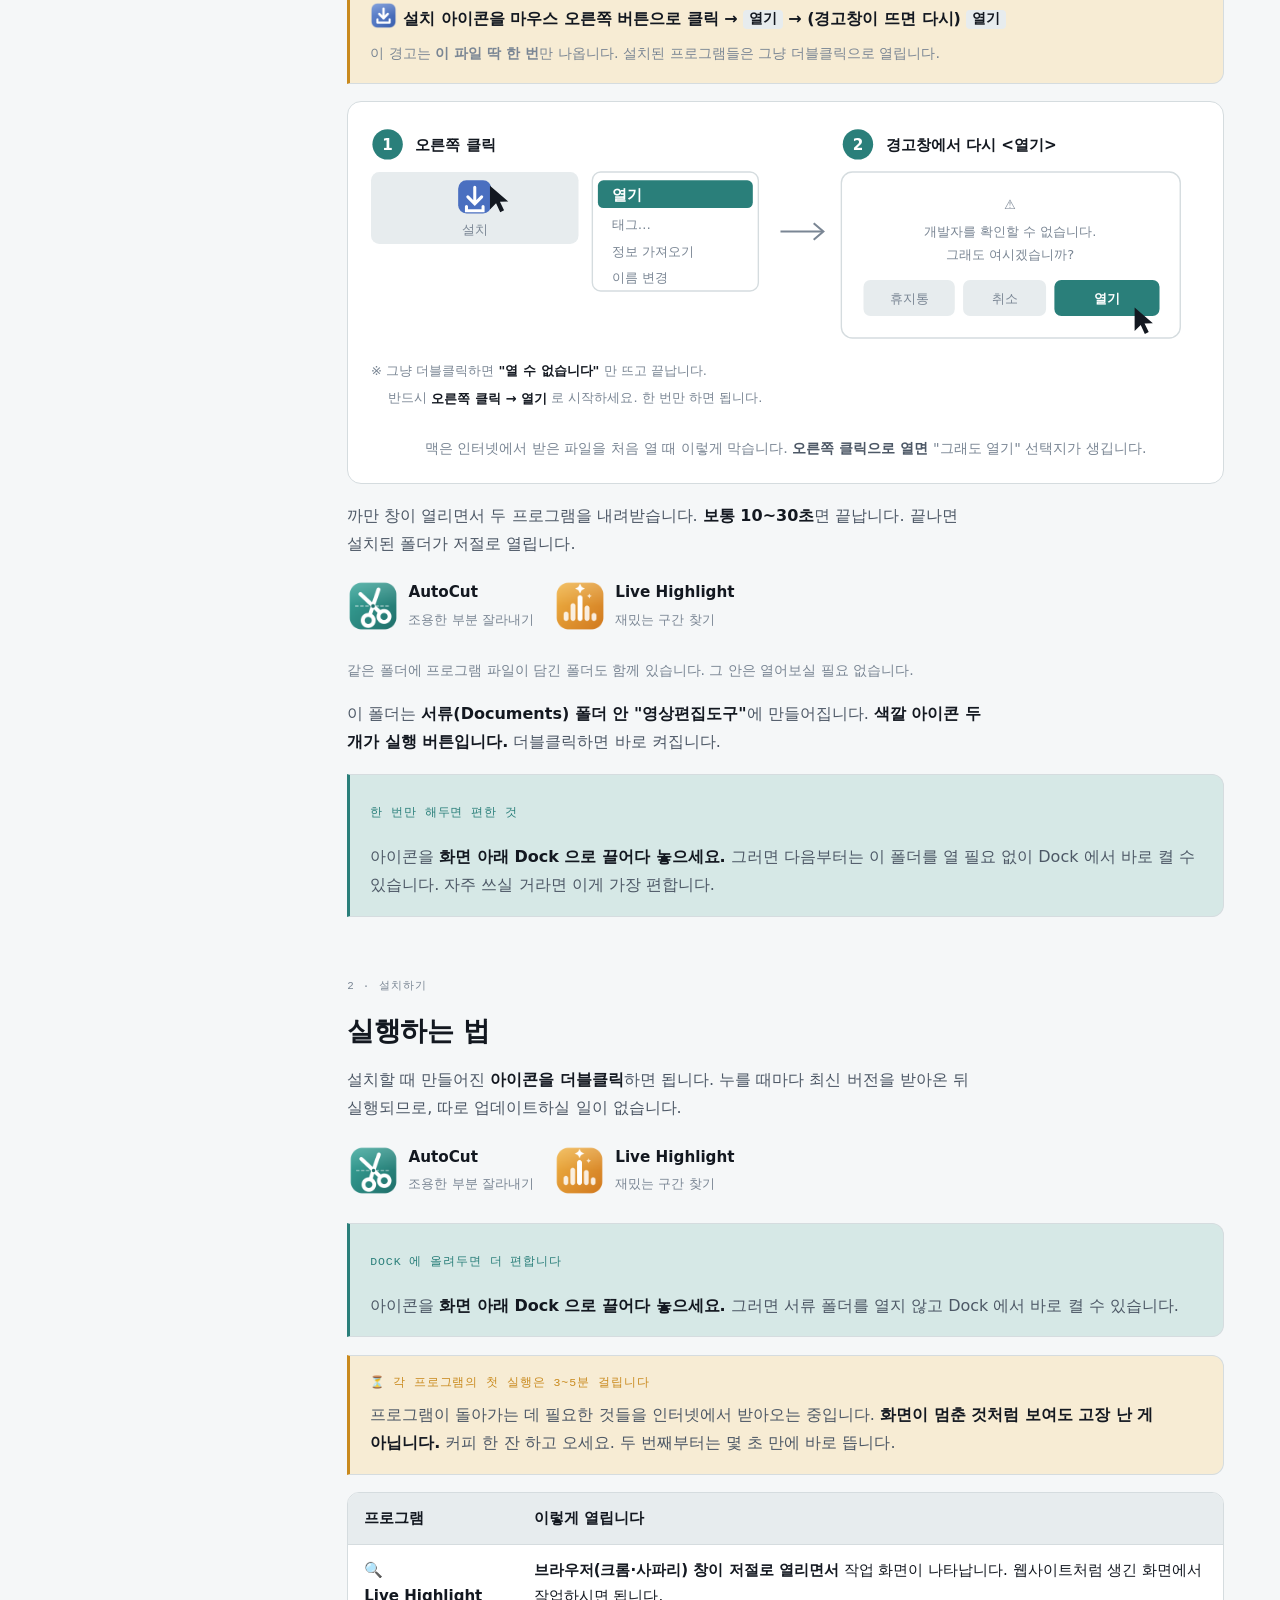
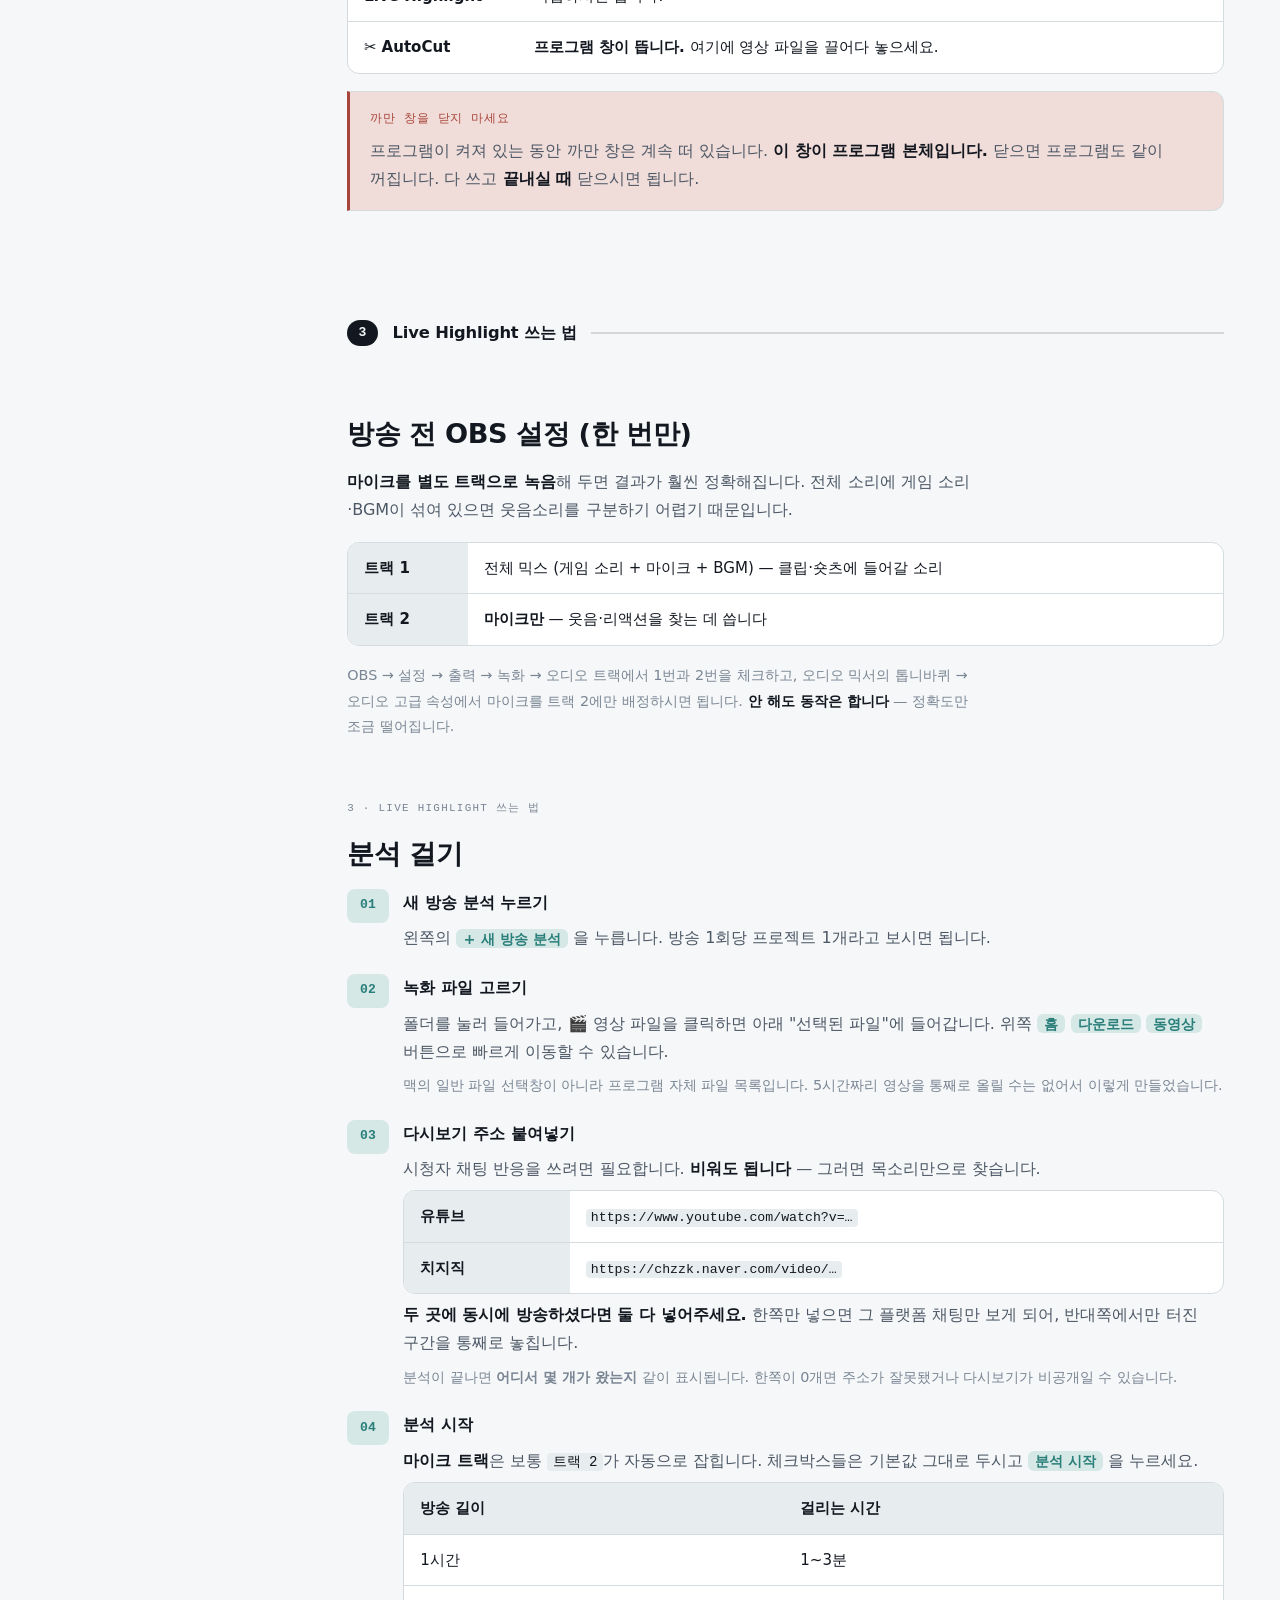
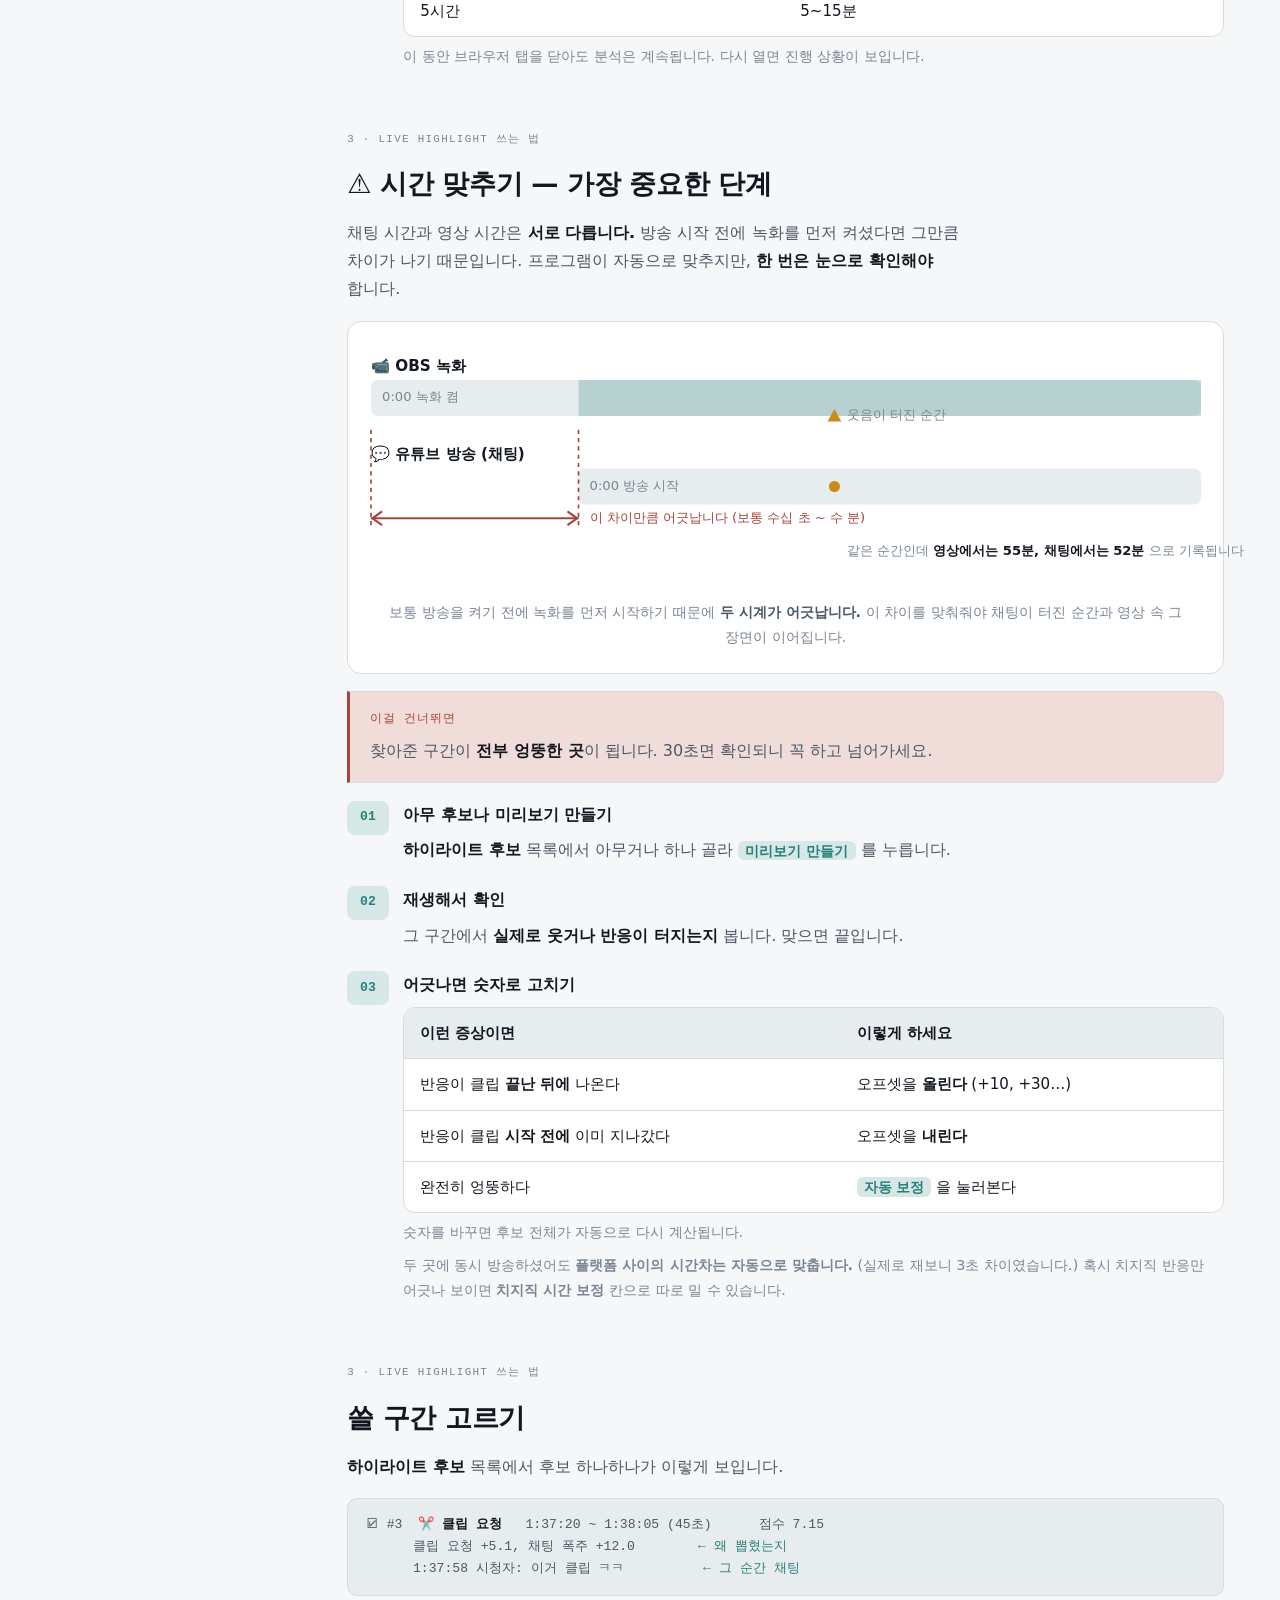
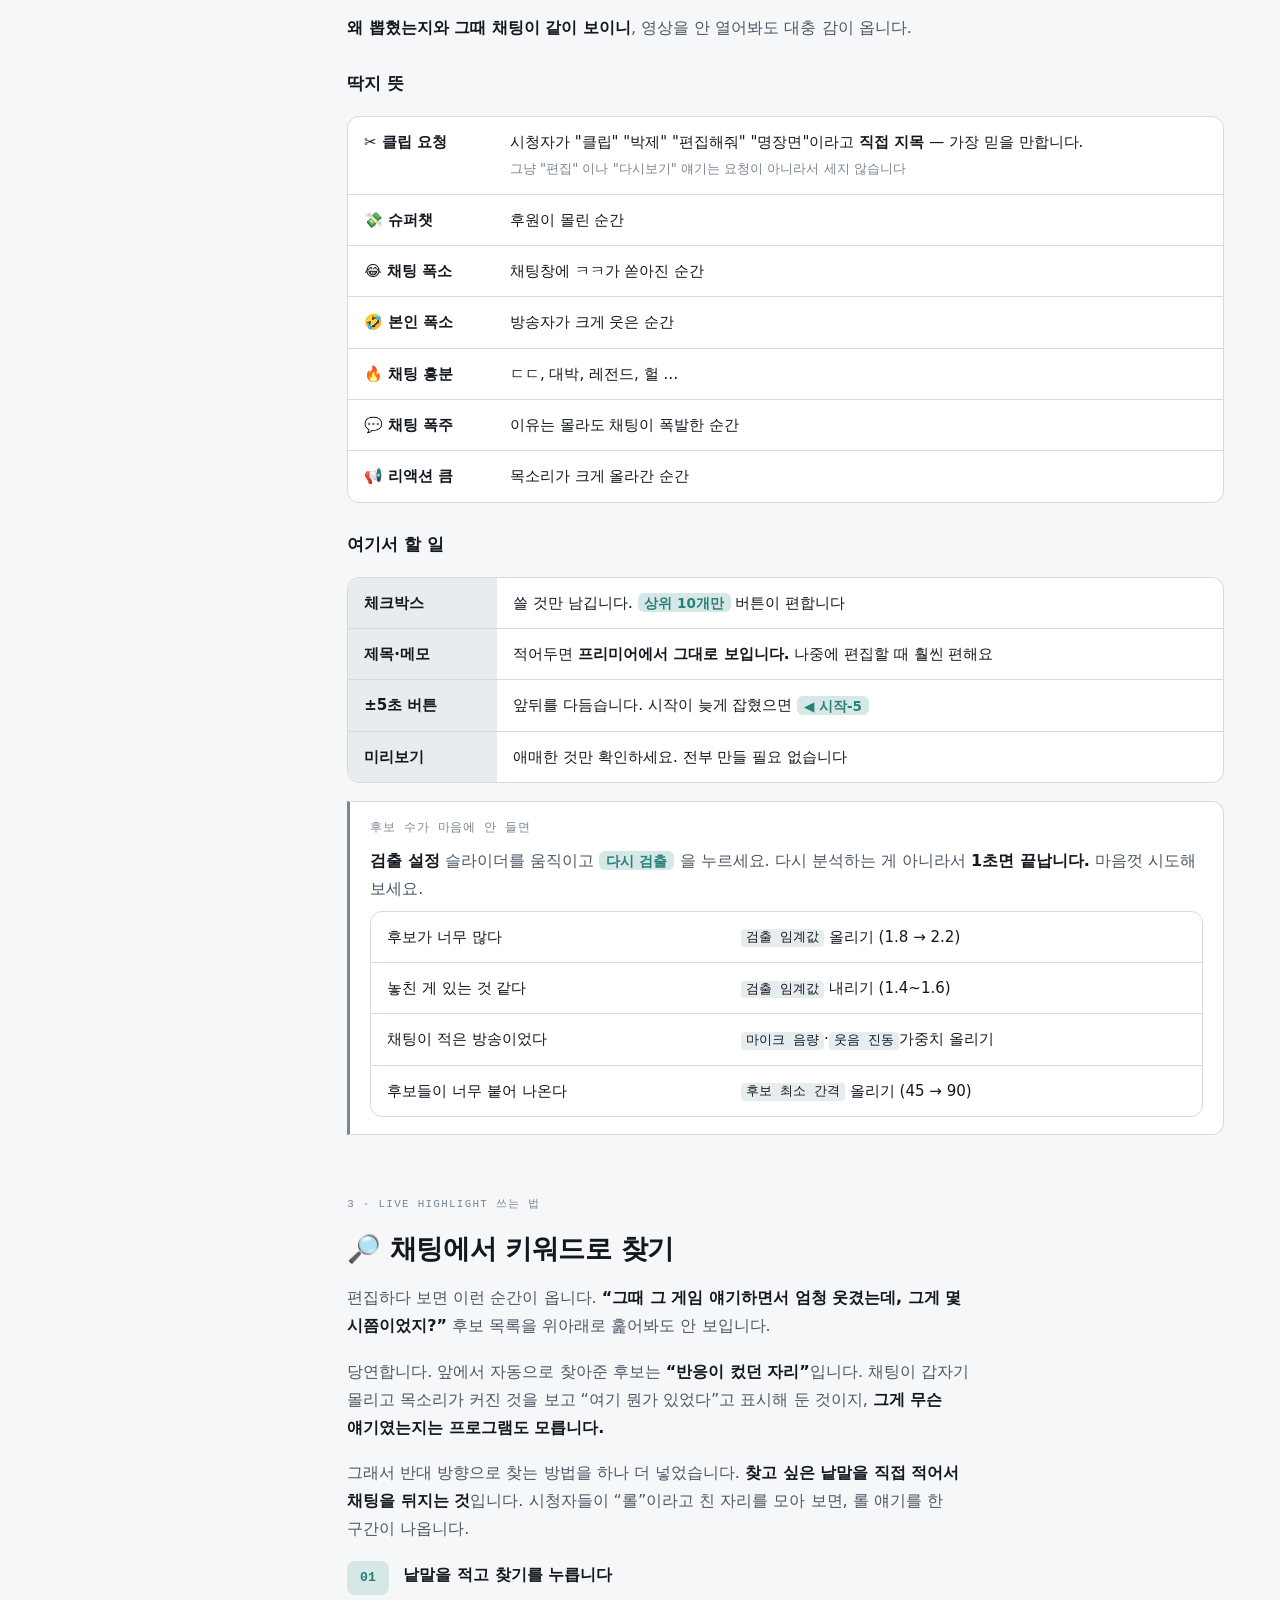
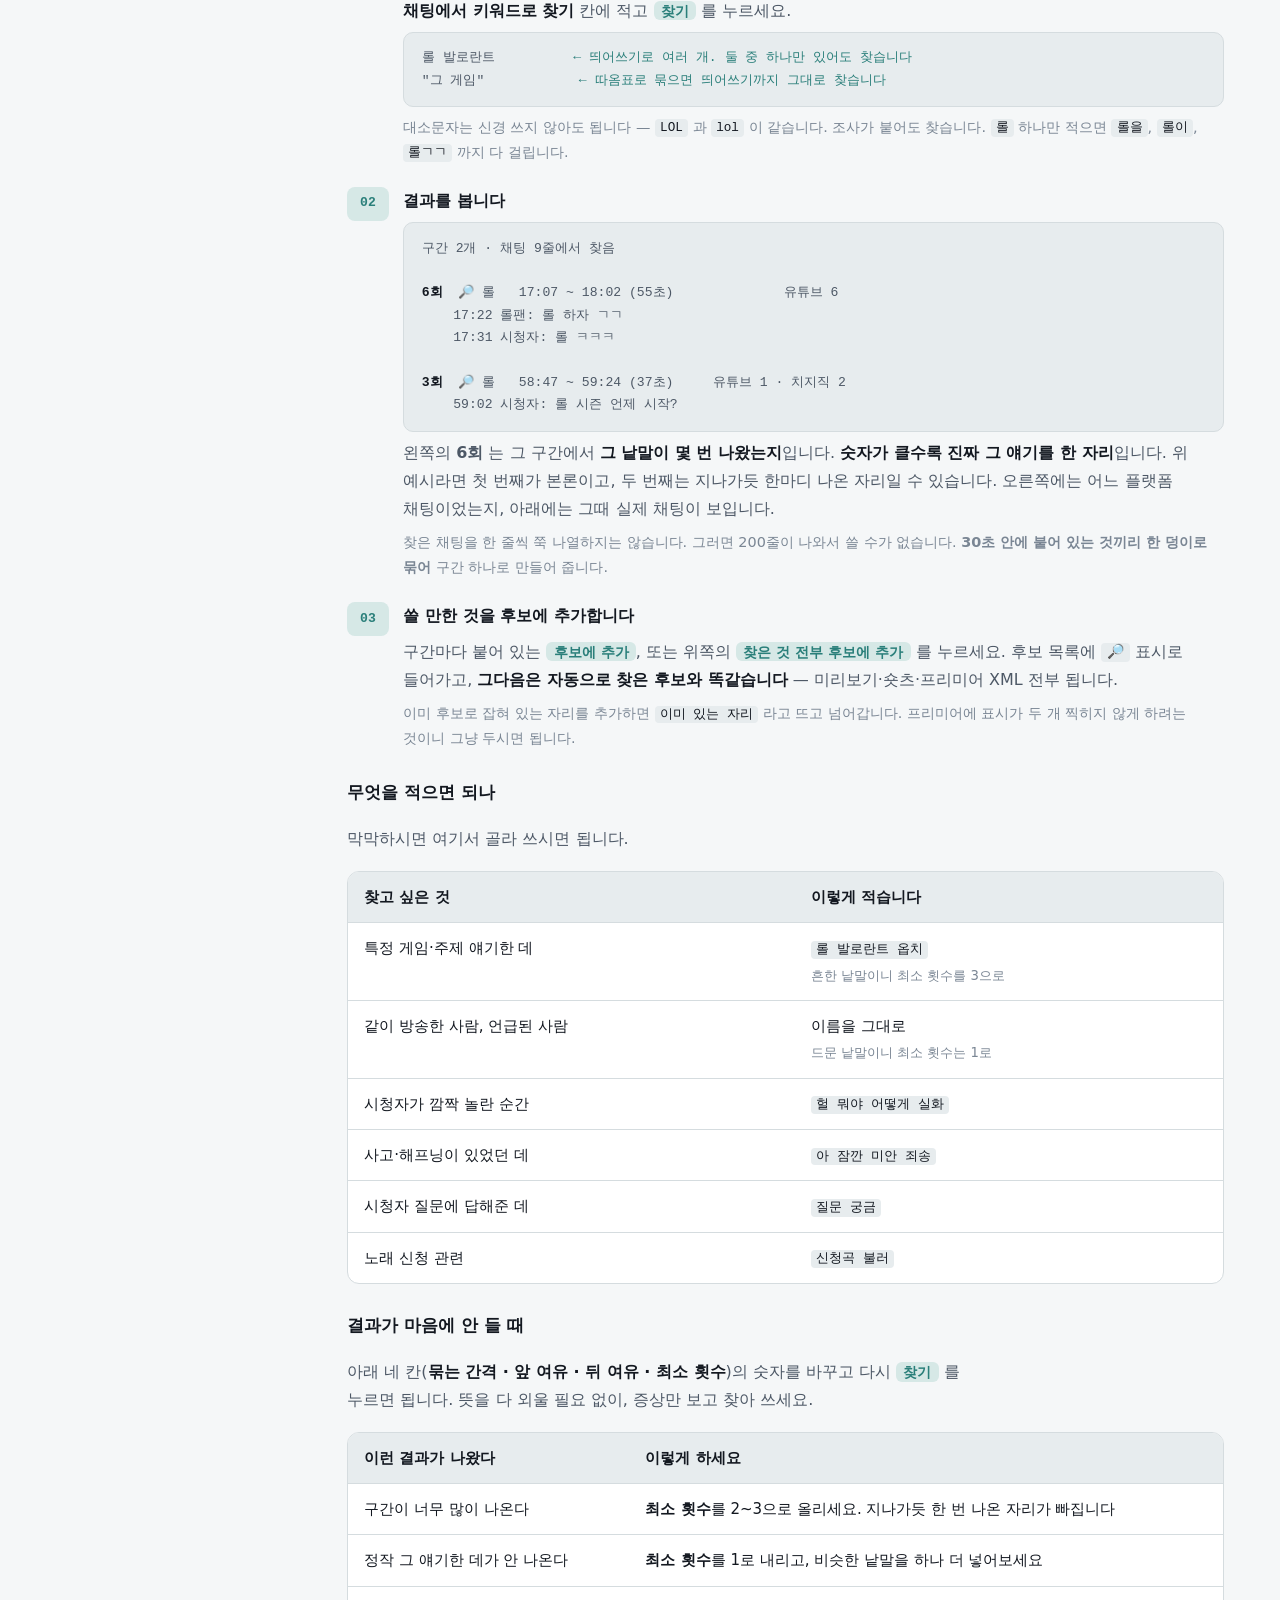
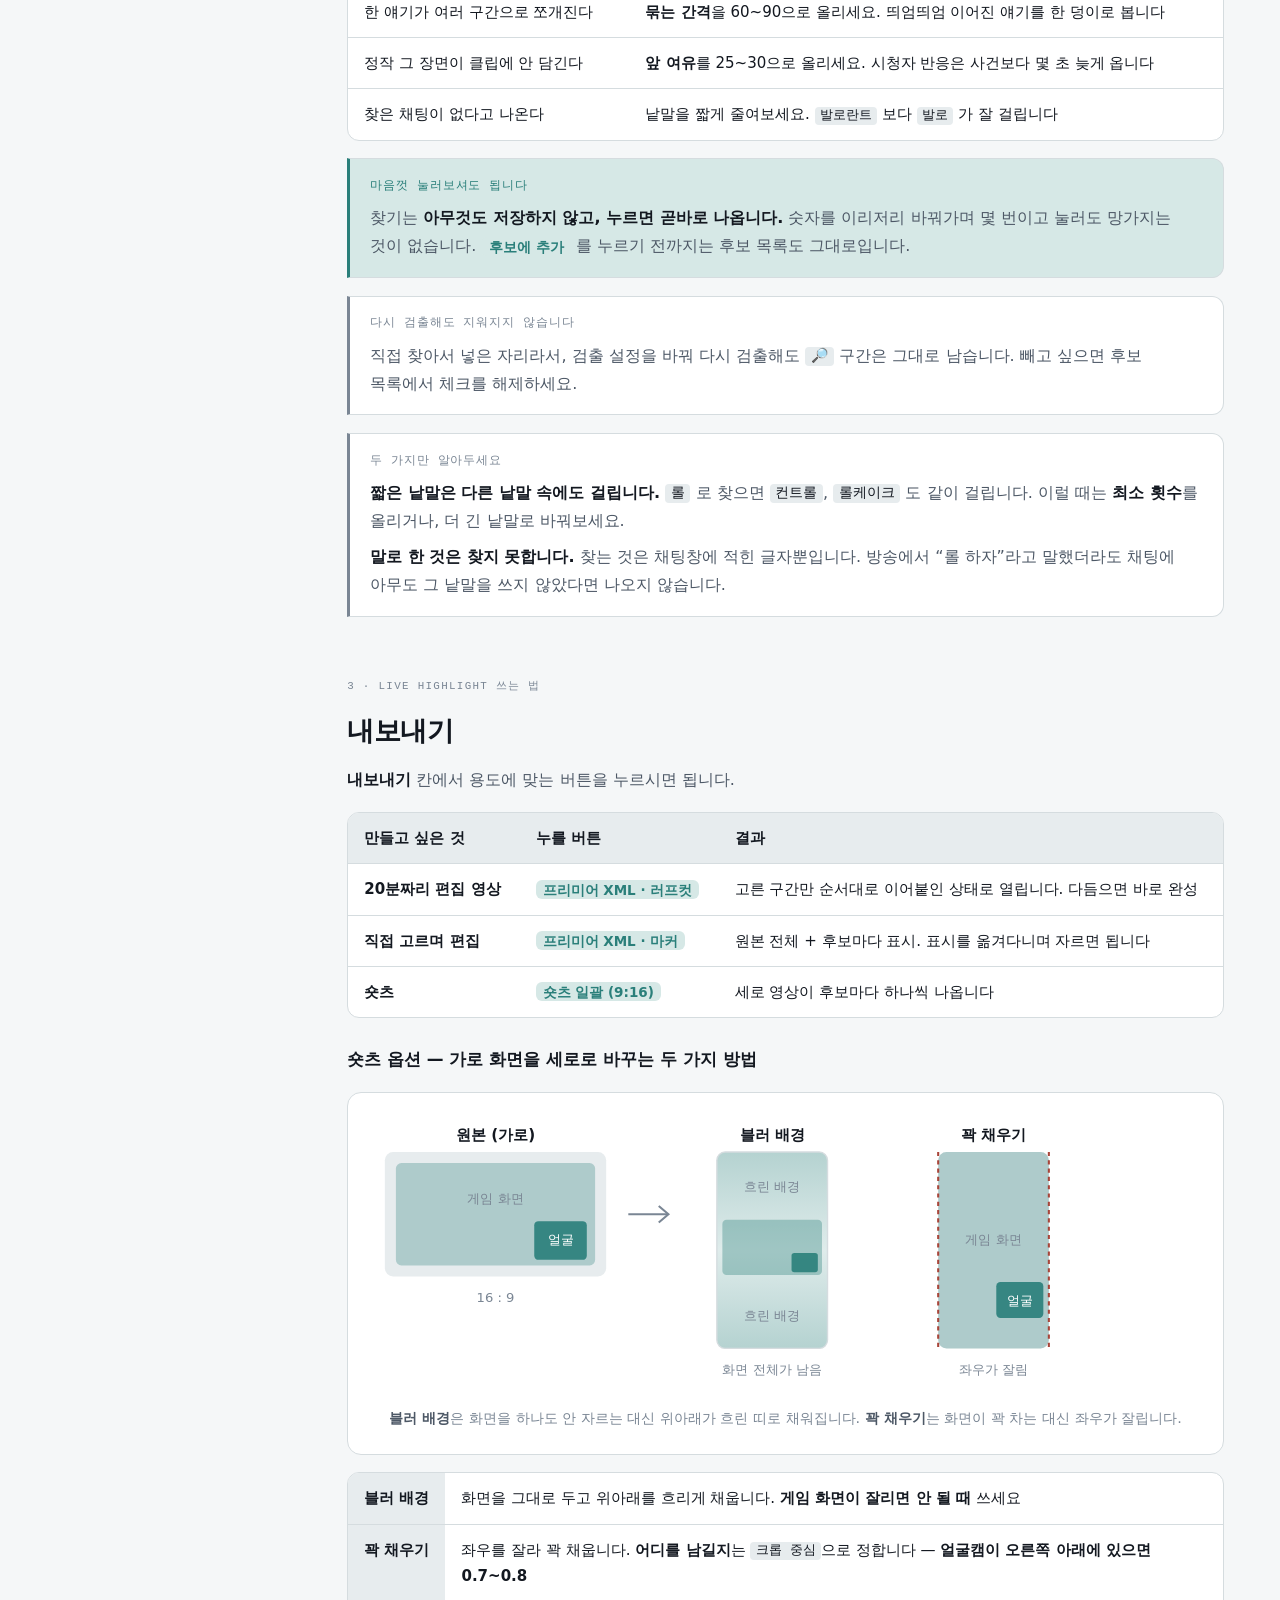
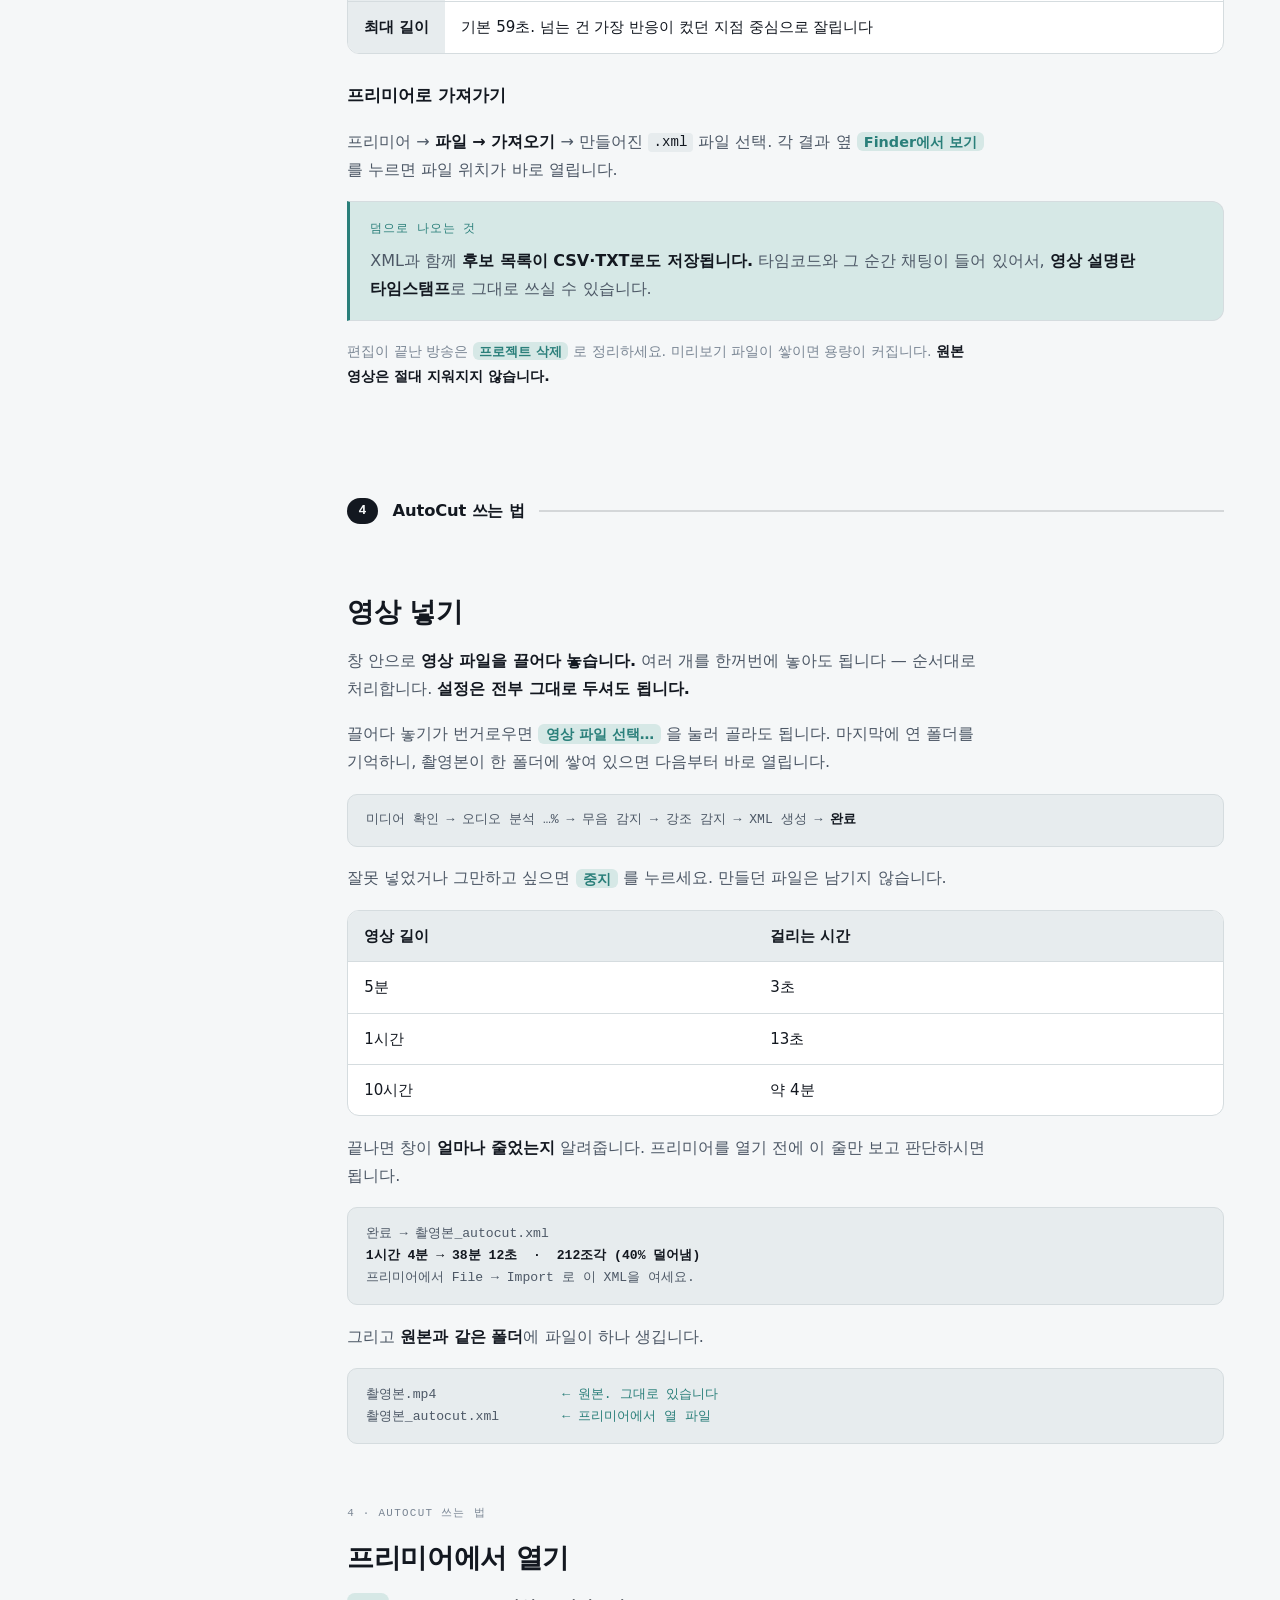
==== commit a73a2297: "안내문: 키워드 검색 절을 처음 쓰는 사람 눈높이로 다시 씀 전에는 "앞의 방식은 반응이 튀었는지만 본다"로 시작해서, 아직 감이 없는 사람에게 추상적인 비교부터 들이밀었다. 그리" ====
--- a/시작하기.html
+++ b/시작하기.html
@@ -1064,44 +1064,136 @@
       <p class="sec-kicker">3 · Live Highlight 쓰는 법</p>
       <h2>🔎 채팅에서 키워드로 찾기</h2>
       <p class="prose">
-        앞의 방식은 <strong>“반응이 튀었는지”만</strong> 봅니다. 무엇에 대한 반응이었는지는 모릅니다.
-        그래서 <strong>“그 게임 얘기한 데가 어디였지”</strong> 같은 건 못 찾습니다.
-      </p>
-      <p class="prose">
-        이건 반대로 갑니다. <strong>채팅 원문에서 낱말을 찾아</strong>, 그 낱말이 몰린 자리를
-        구간으로 묶어 줍니다.
-      </p>
-      <div class="screen">롤 발로란트          <span class="c">← 띄어쓰기로 여러 개. 하나라도 있으면 찾습니다</span>
-"그 게임"            <span class="c">← 따옴표로 묶으면 띄어쓰기까지 그대로</span></div>
-      <p class="prose">
-        영어는 대소문자를 가리지 않고, 한국어는 조사가 붙어도 찾습니다
-        (<code>롤</code> 로 <code>롤을</code>, <code>롤이</code> 까지).
-      </p>
-
-      <div class="screen"><b>6회</b>  🔎 롤   17:07 ~ 18:02 (55초)        유튜브 6
+        편집하다 보면 이런 순간이 옵니다.
+        <strong>“그때 그 게임 얘기하면서 엄청 웃겼는데, 그게 몇 시쯤이었지?”</strong>
+        후보 목록을 위아래로 훑어봐도 안 보입니다.
+      </p>
+      <p class="prose">
+        당연합니다. 앞에서 자동으로 찾아준 후보는 <strong>“반응이 컸던 자리”</strong>입니다.
+        채팅이 갑자기 몰리고 목소리가 커진 것을 보고 “여기 뭔가 있었다”고 표시해 둔 것이지,
+        <strong>그게 무슨 얘기였는지는 프로그램도 모릅니다.</strong>
+      </p>
+      <p class="prose">
+        그래서 반대 방향으로 찾는 방법을 하나 더 넣었습니다.
+        <strong>찾고 싶은 낱말을 직접 적어서 채팅을 뒤지는 것</strong>입니다.
+        시청자들이 “롤”이라고 친 자리를 모아 보면, 롤 얘기를 한 구간이 나옵니다.
+      </p>
+
+      <div class="steps">
+        <div class="step">
+          <div class="step-num">01</div>
+          <div class="step-body">
+            <h3>낱말을 적고 찾기를 누릅니다</h3>
+            <p class="prose"><strong>채팅에서 키워드로 찾기</strong> 칸에 적고
+              <span class="btn">찾기</span> 를 누르세요.</p>
+            <div class="screen">롤 발로란트          <span class="c">← 띄어쓰기로 여러 개. 둘 중 하나만 있어도 찾습니다</span>
+"그 게임"            <span class="c">← 따옴표로 묶으면 띄어쓰기까지 그대로 찾습니다</span></div>
+            <p class="step-note">대소문자는 신경 쓰지 않아도 됩니다 — <code>LOL</code> 과 <code>lol</code> 이 같습니다.
+              조사가 붙어도 찾습니다. <code>롤</code> 하나만 적으면 <code>롤을</code>, <code>롤이</code>,
+              <code>롤ㄱㄱ</code> 까지 다 걸립니다.</p>
+          </div>
+        </div>
+        <div class="step">
+          <div class="step-num">02</div>
+          <div class="step-body">
+            <h3>결과를 봅니다</h3>
+            <div class="screen">구간 2개 · 채팅 9줄에서 찾음
+
+<b>6회</b>  🔎 롤   17:07 ~ 18:02 (55초)              유튜브 6
     17:22 롤팬: 롤 하자 ㄱㄱ
-<b>3회</b>  🔎 롤   58:47 ~ 59:24 (37초)   유튜브 1 · 치지직 2
+    17:31 시청자: 롤 ㅋㅋㅋ
+
+<b>3회</b>  🔎 롤   58:47 ~ 59:24 (37초)     유튜브 1 · 치지직 2
     59:02 시청자: 롤 시즌 언제 시작?</div>
-
-      <p class="prose">
-        <strong>몇 번 나왔는지</strong>, <strong>어느 플랫폼이었는지</strong>, <strong>그때 채팅</strong>이 같이 보입니다.
-        쓸 만하면 <span class="btn">후보에 추가</span> 를 누르세요. 후보 목록에 <code>🔎</code> 표시로 들어가고,
-        그다음은 자동으로 찾은 후보와 똑같습니다 — 미리보기·숏츠·프리미어 XML 전부 됩니다.
-      </p>
-
+            <p class="prose">
+              왼쪽의 <b>6회</b> 는 그 구간에서 <strong>그 낱말이 몇 번 나왔는지</strong>입니다.
+              <strong>숫자가 클수록 진짜 그 얘기를 한 자리</strong>입니다. 위 예시라면 첫 번째가 본론이고,
+              두 번째는 지나가듯 한마디 나온 자리일 수 있습니다.
+              오른쪽에는 어느 플랫폼 채팅이었는지, 아래에는 그때 실제 채팅이 보입니다.
+            </p>
+            <p class="step-note">찾은 채팅을 한 줄씩 쭉 나열하지는 않습니다. 그러면 200줄이 나와서 쓸 수가 없습니다.
+              <strong>30초 안에 붙어 있는 것끼리 한 덩이로 묶어</strong> 구간 하나로 만들어 줍니다.</p>
+          </div>
+        </div>
+        <div class="step">
+          <div class="step-num">03</div>
+          <div class="step-body">
+            <h3>쓸 만한 것을 후보에 추가합니다</h3>
+            <p class="prose">
+              구간마다 붙어 있는 <span class="btn">후보에 추가</span>, 또는 위쪽의
+              <span class="btn">찾은 것 전부 후보에 추가</span> 를 누르세요.
+              후보 목록에 <code>🔎</code> 표시로 들어가고,
+              <strong>그다음은 자동으로 찾은 후보와 똑같습니다</strong> —
+              미리보기·숏츠·프리미어 XML 전부 됩니다.
+            </p>
+            <p class="step-note">이미 후보로 잡혀 있는 자리를 추가하면 <code>이미 있는 자리</code> 라고 뜨고 넘어갑니다.
+              프리미어에 표시가 두 개 찍히지 않게 하려는 것이니 그냥 두시면 됩니다.</p>
+          </div>
+        </div>
+      </div>
+
+      <h3>무엇을 적으면 되나</h3>
+      <p class="prose">막막하시면 여기서 골라 쓰시면 됩니다.</p>
       <div class="tablewrap">
         <table>
-          <tr><th>묶는 간격</th><td>기본 30초. 이보다 멀리 떨어진 채팅은 다른 구간으로 봅니다</td></tr>
-          <tr><th>앞·뒤 여유</th><td>찾은 자리 앞뒤로 더 붙일 시간. 반응은 사건보다 늦게 오므로 앞을 더 줍니다</td></tr>
-          <tr><th>최소 횟수</th><td>2 이상으로 두면 <strong>지나가듯 한 번 나온 낱말은 뺍니다</strong></td></tr>
+          <tr><th>찾고 싶은 것</th><th>이렇게 적습니다</th></tr>
+          <tr><td>특정 게임·주제 얘기한 데</td><td><code>롤 발로란트 옵치</code><br><span class="muted">흔한 낱말이니 최소 횟수를 3으로</span></td></tr>
+          <tr><td>같이 방송한 사람, 언급된 사람</td><td>이름을 그대로<br><span class="muted">드문 낱말이니 최소 횟수는 1로</span></td></tr>
+          <tr><td>시청자가 깜짝 놀란 순간</td><td><code>헐 뭐야 어떻게 실화</code></td></tr>
+          <tr><td>사고·해프닝이 있었던 데</td><td><code>아 잠깐 미안 죄송</code></td></tr>
+          <tr><td>시청자 질문에 답해준 데</td><td><code>질문 궁금</code></td></tr>
+          <tr><td>노래 신청 관련</td><td><code>신청곡 불러</code></td></tr>
         </table>
+      </div>
+
+      <h3>결과가 마음에 안 들 때</h3>
+      <p class="prose">
+        아래 네 칸(<strong>묶는 간격 · 앞 여유 · 뒤 여유 · 최소 횟수</strong>)의 숫자를 바꾸고 다시
+        <span class="btn">찾기</span> 를 누르면 됩니다. 뜻을 다 외울 필요 없이, 증상만 보고 찾아 쓰세요.
+      </p>
+      <div class="tablewrap">
+        <table>
+          <tr><th>이런 결과가 나왔다</th><th>이렇게 하세요</th></tr>
+          <tr><td>구간이 너무 많이 나온다</td><td><strong>최소 횟수</strong>를 2~3으로 올리세요.
+            지나가듯 한 번 나온 자리가 빠집니다</td></tr>
+          <tr><td>정작 그 얘기한 데가 안 나온다</td><td><strong>최소 횟수</strong>를 1로 내리고,
+            비슷한 낱말을 하나 더 넣어보세요</td></tr>
+          <tr><td>한 얘기가 여러 구간으로 쪼개진다</td><td><strong>묶는 간격</strong>을 60~90으로 올리세요.
+            띄엄띄엄 이어진 얘기를 한 덩이로 봅니다</td></tr>
+          <tr><td>정작 그 장면이 클립에 안 담긴다</td><td><strong>앞 여유</strong>를 25~30으로 올리세요.
+            시청자 반응은 사건보다 몇 초 늦게 옵니다</td></tr>
+          <tr><td>찾은 채팅이 없다고 나온다</td><td>낱말을 짧게 줄여보세요.
+            <code>발로란트</code> 보다 <code>발로</code> 가 잘 걸립니다</td></tr>
+        </table>
+      </div>
+
+      <div class="callout is-key">
+        <span class="callout-label">마음껏 눌러보셔도 됩니다</span>
+        <p class="prose">
+          찾기는 <strong>아무것도 저장하지 않고, 누르면 곧바로 나옵니다.</strong>
+          숫자를 이리저리 바꿔가며 몇 번이고 눌러도 망가지는 것이 없습니다.
+          <span class="btn">후보에 추가</span> 를 누르기 전까지는 후보 목록도 그대로입니다.
+        </p>
       </div>
 
       <div class="callout">
         <span class="callout-label">다시 검출해도 지워지지 않습니다</span>
         <p class="prose">
-          손으로 찍어둔 자리라서, 검출 설정을 바꿔 다시 검출해도 <code>🔎</code> 구간은 그대로 남습니다.
+          직접 찾아서 넣은 자리라서, 검출 설정을 바꿔 다시 검출해도 <code>🔎</code> 구간은 그대로 남습니다.
           빼고 싶으면 후보 목록에서 체크를 해제하세요.
+        </p>
+      </div>
+
+      <div class="callout">
+        <span class="callout-label">두 가지만 알아두세요</span>
+        <p class="prose">
+          <strong>짧은 낱말은 다른 낱말 속에도 걸립니다.</strong>
+          <code>롤</code> 로 찾으면 <code>컨트롤</code>, <code>롤케이크</code> 도 같이 걸립니다.
+          이럴 때는 <strong>최소 횟수</strong>를 올리거나, 더 긴 낱말로 바꿔보세요.
+        </p>
+        <p class="prose">
+          <strong>말로 한 것은 찾지 못합니다.</strong> 찾는 것은 채팅창에 적힌 글자뿐입니다.
+          방송에서 “롤 하자”라고 말했더라도 채팅에 아무도 그 낱말을 쓰지 않았다면 나오지 않습니다.
         </p>
       </div>
     </section>
